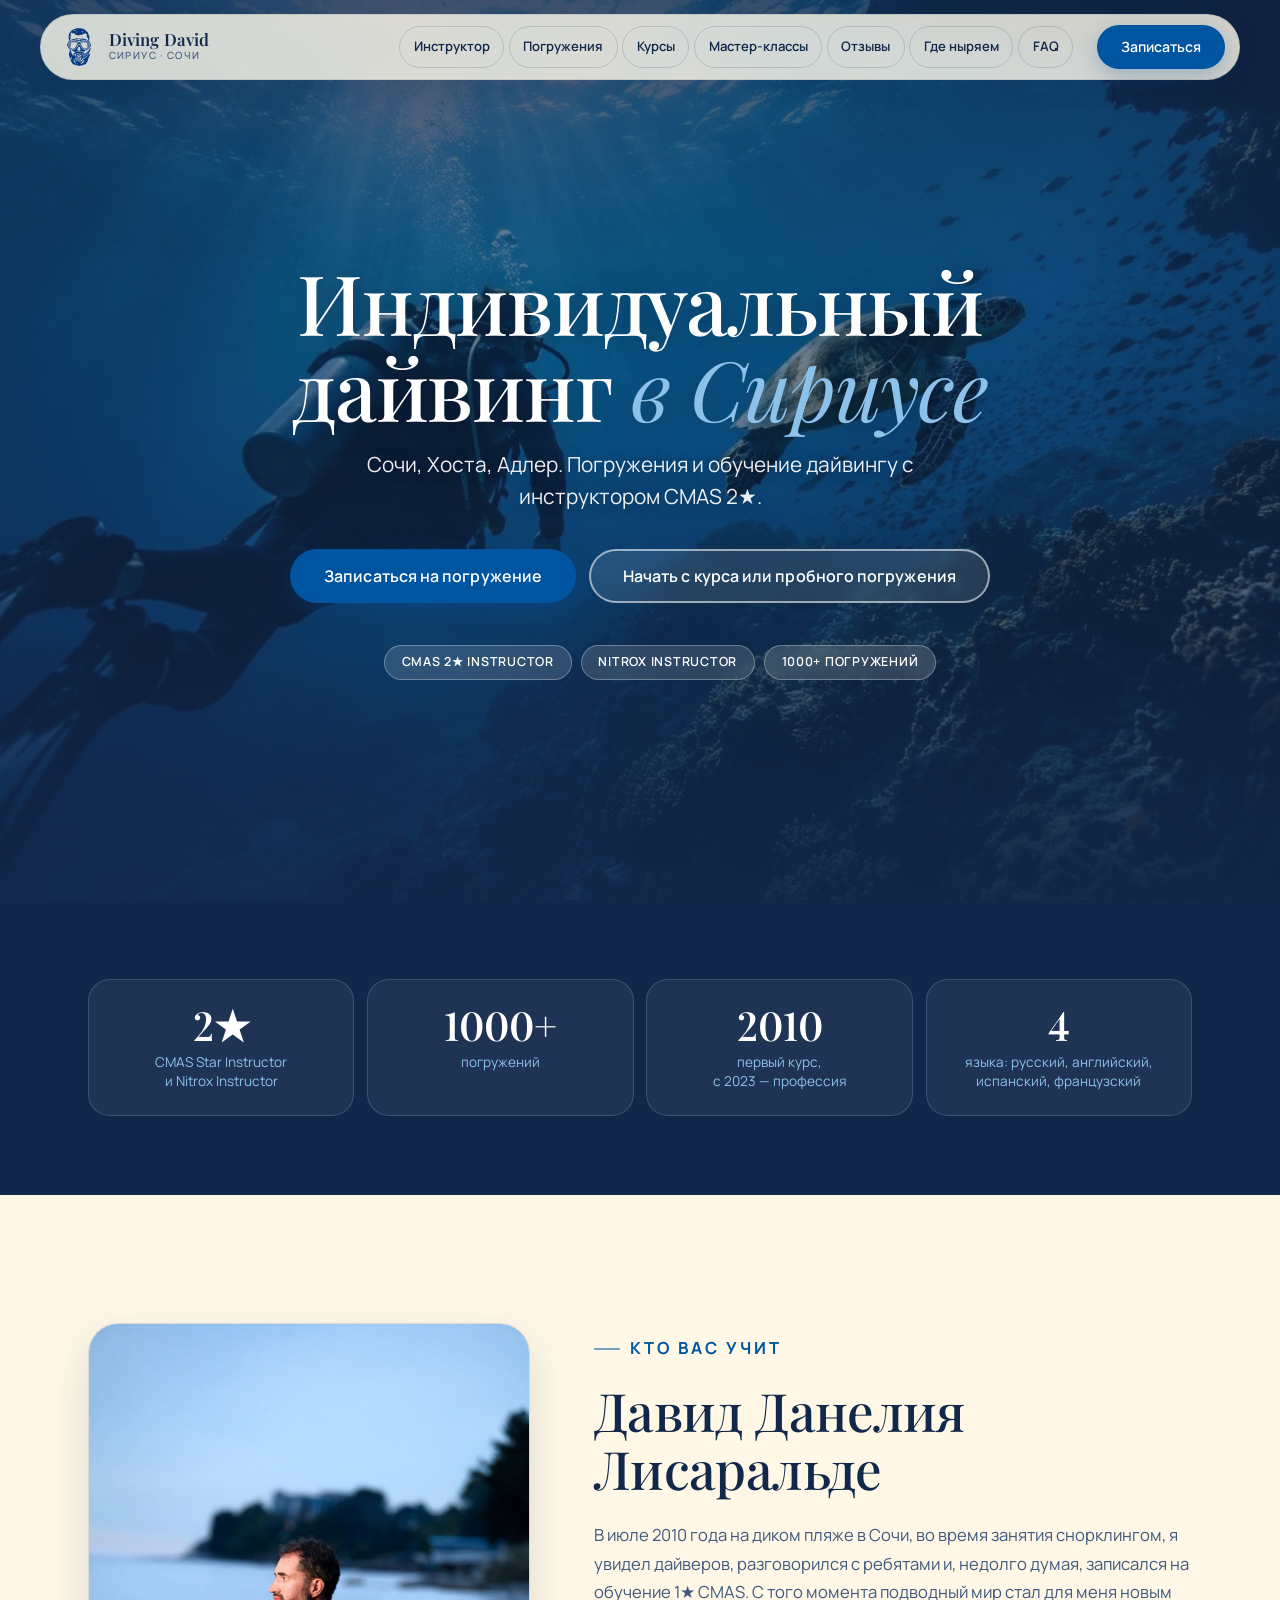
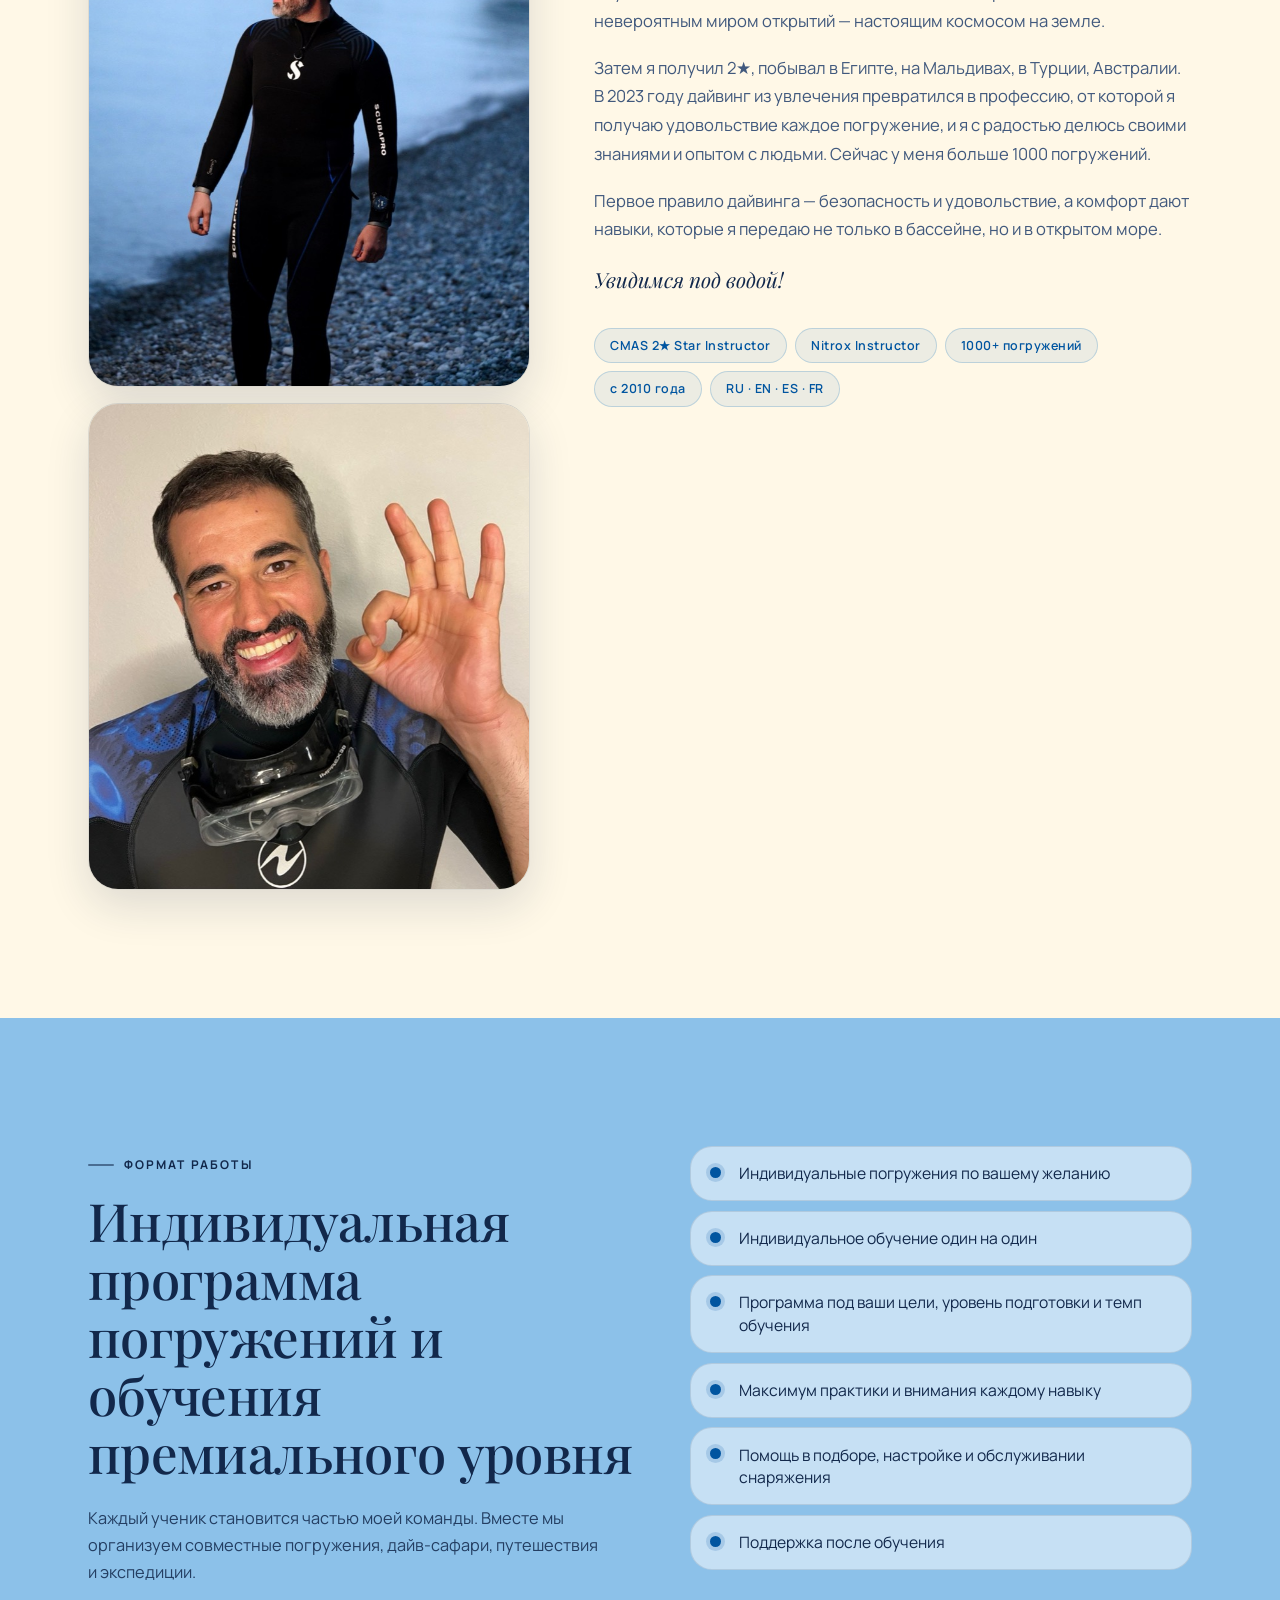
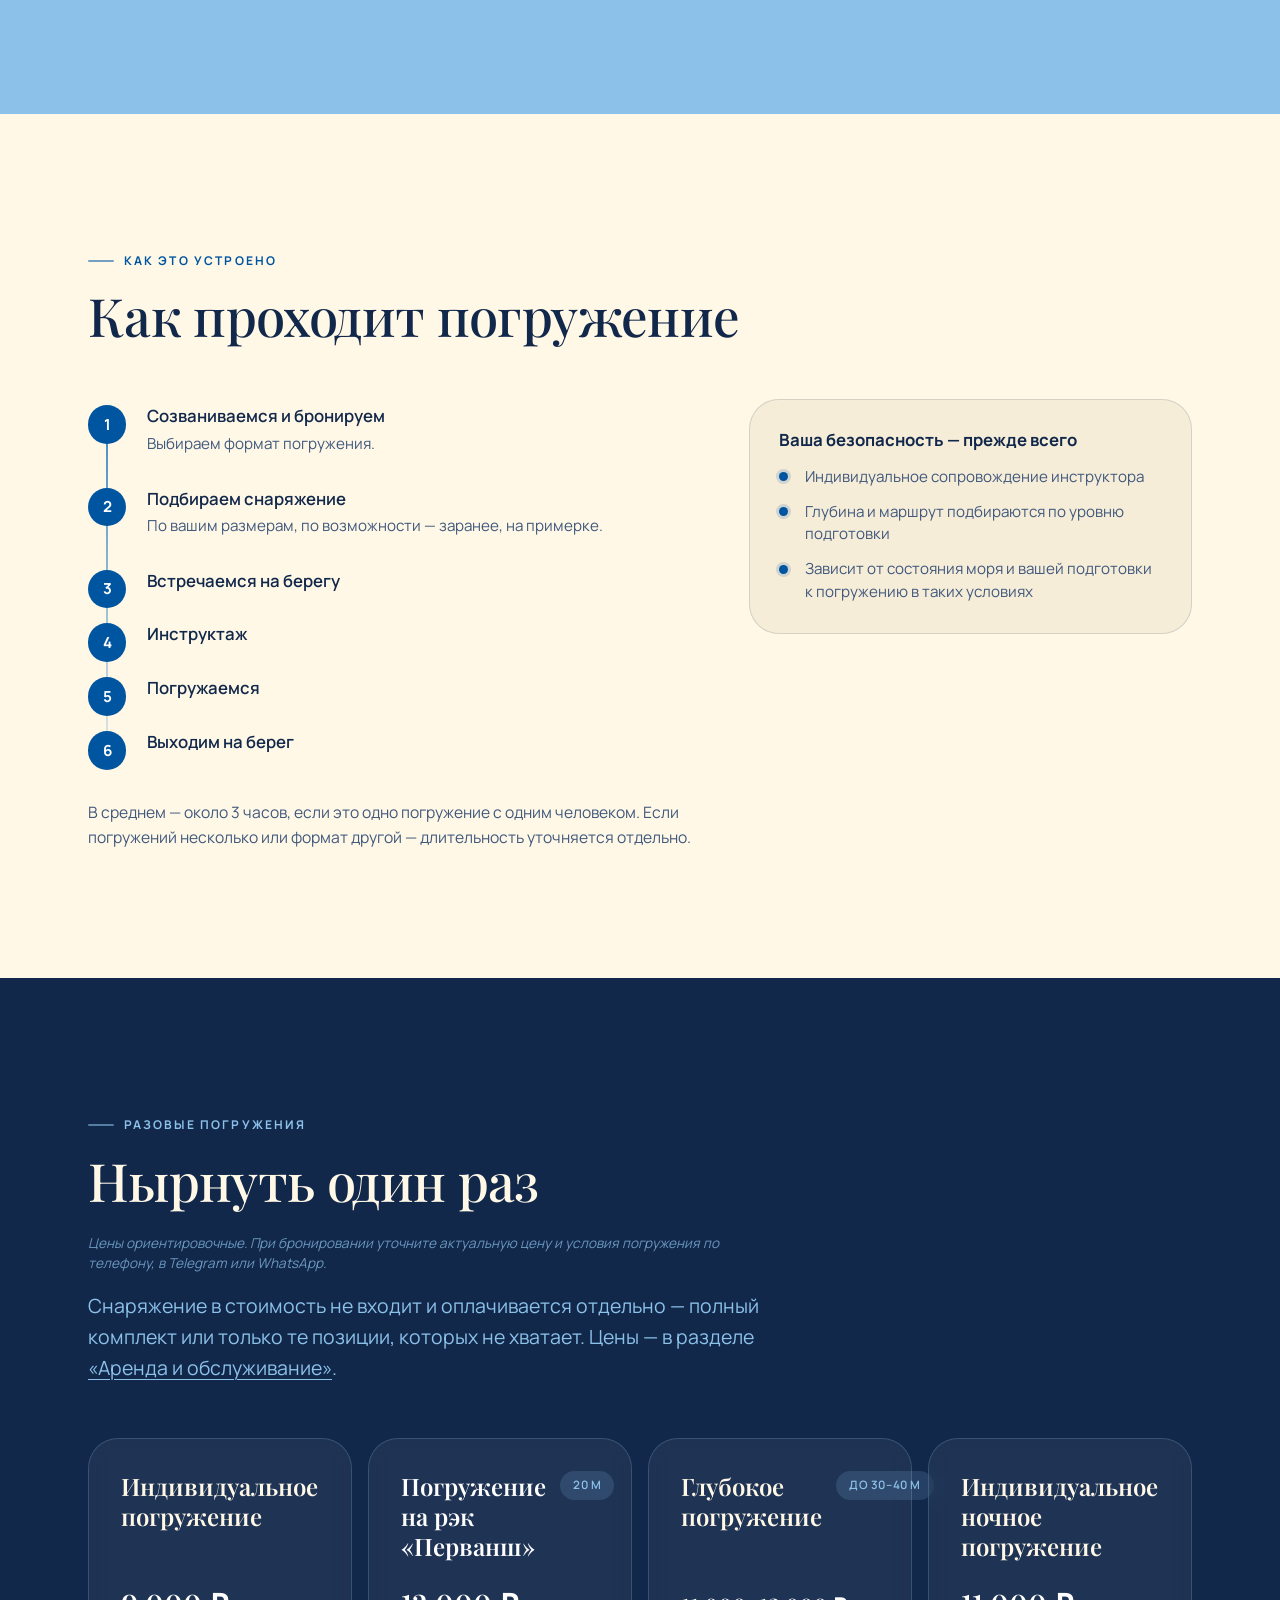
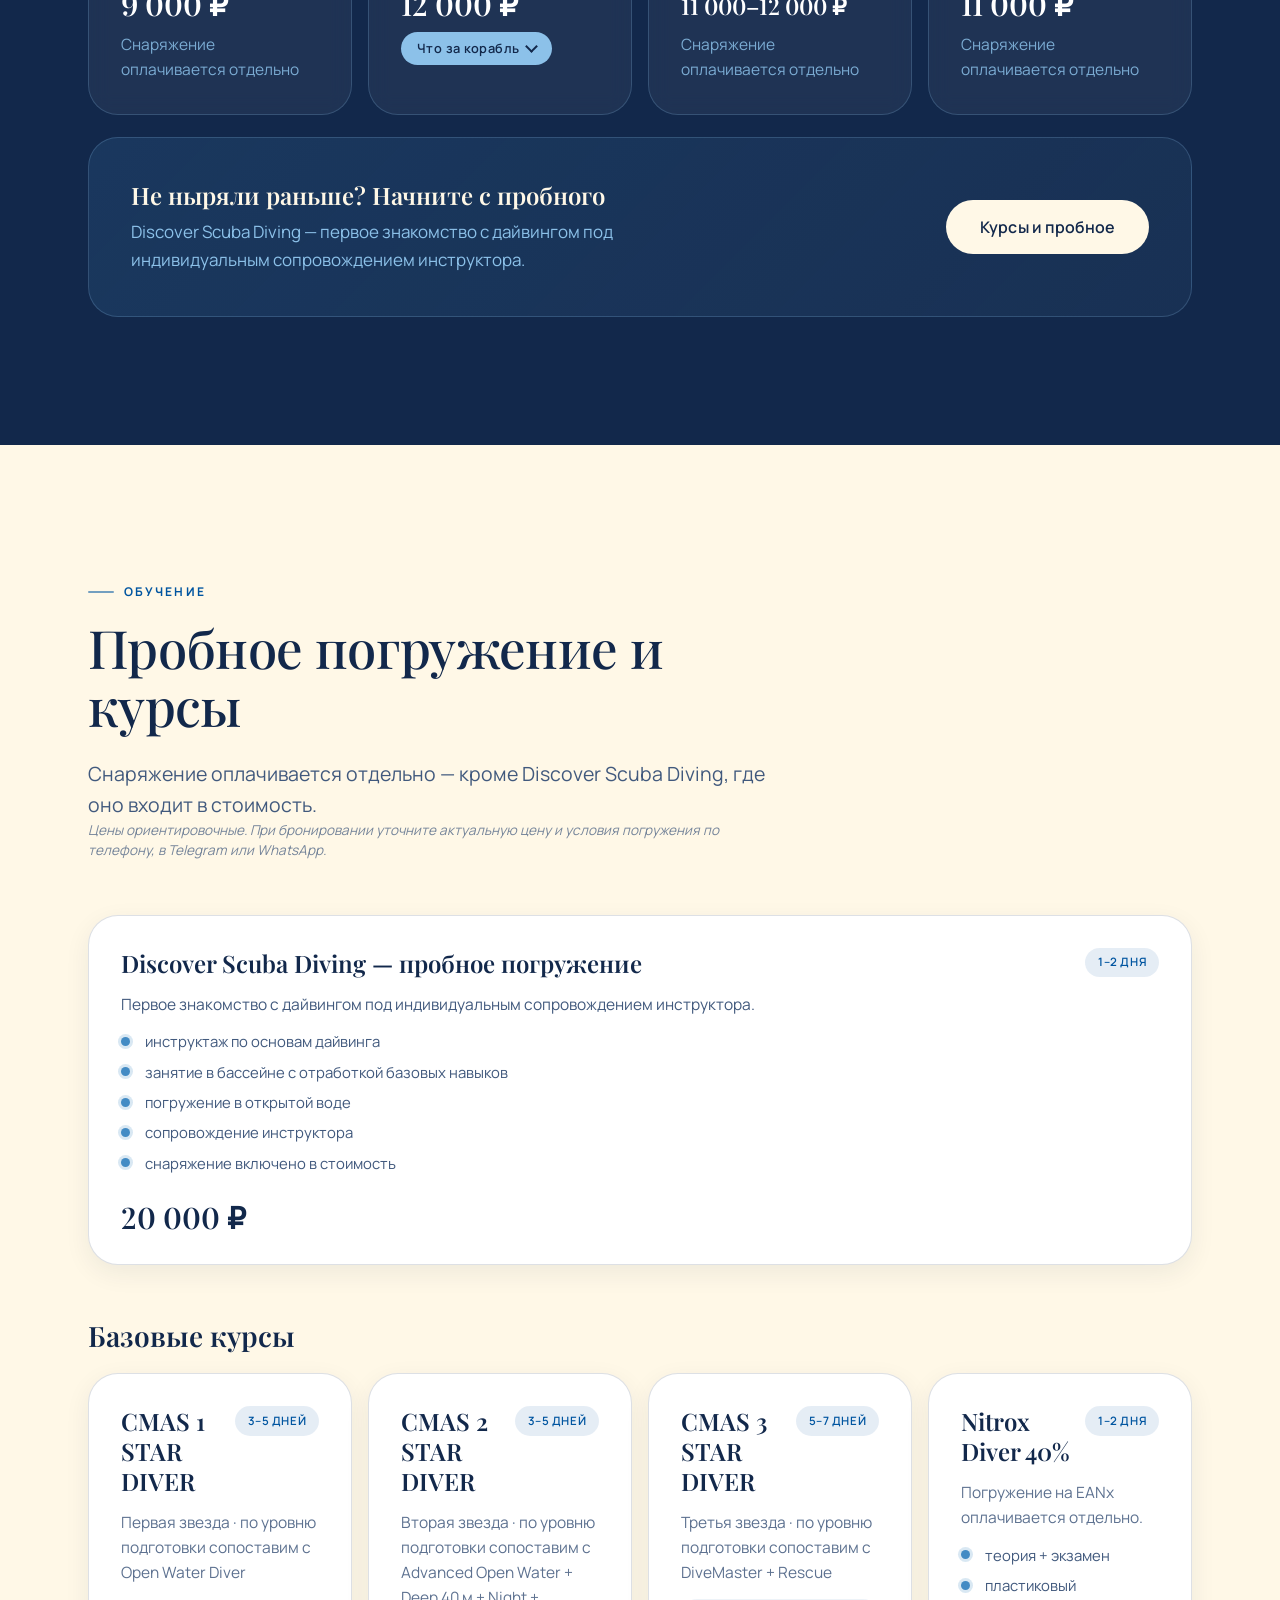
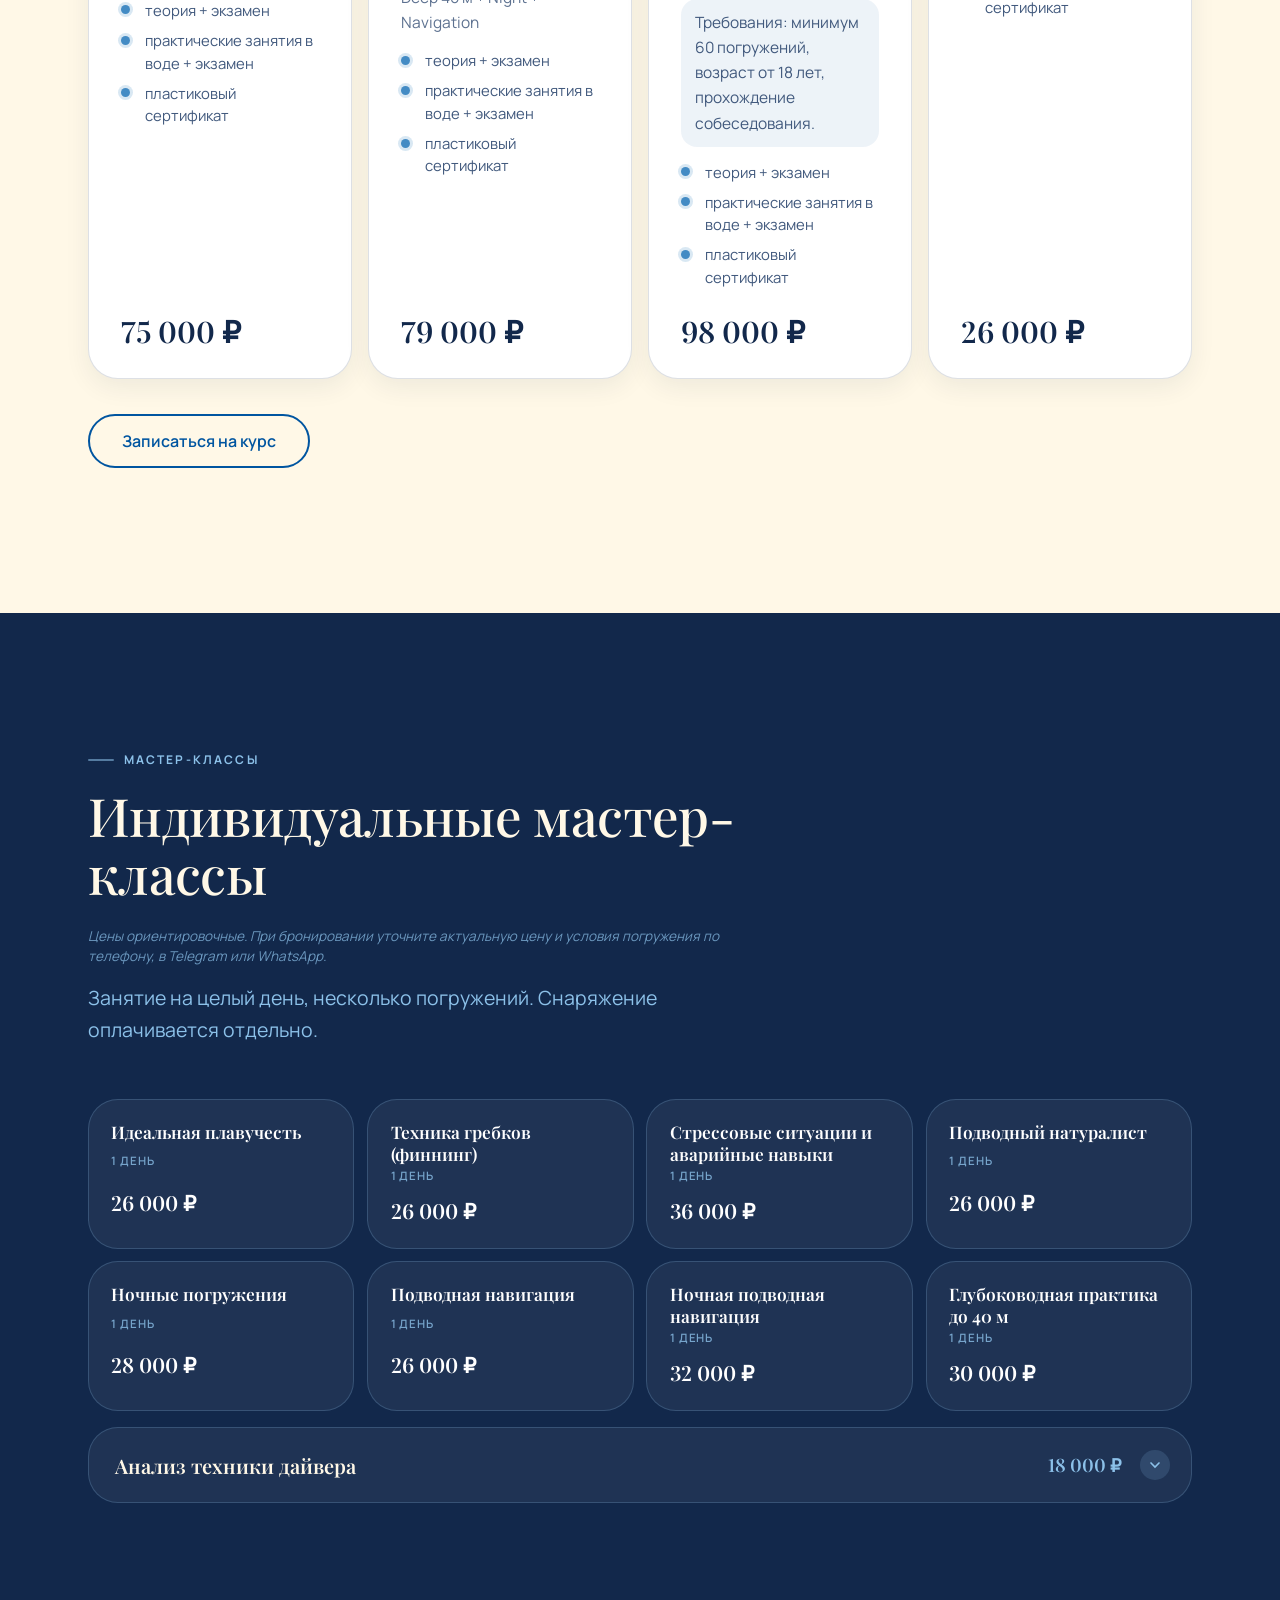
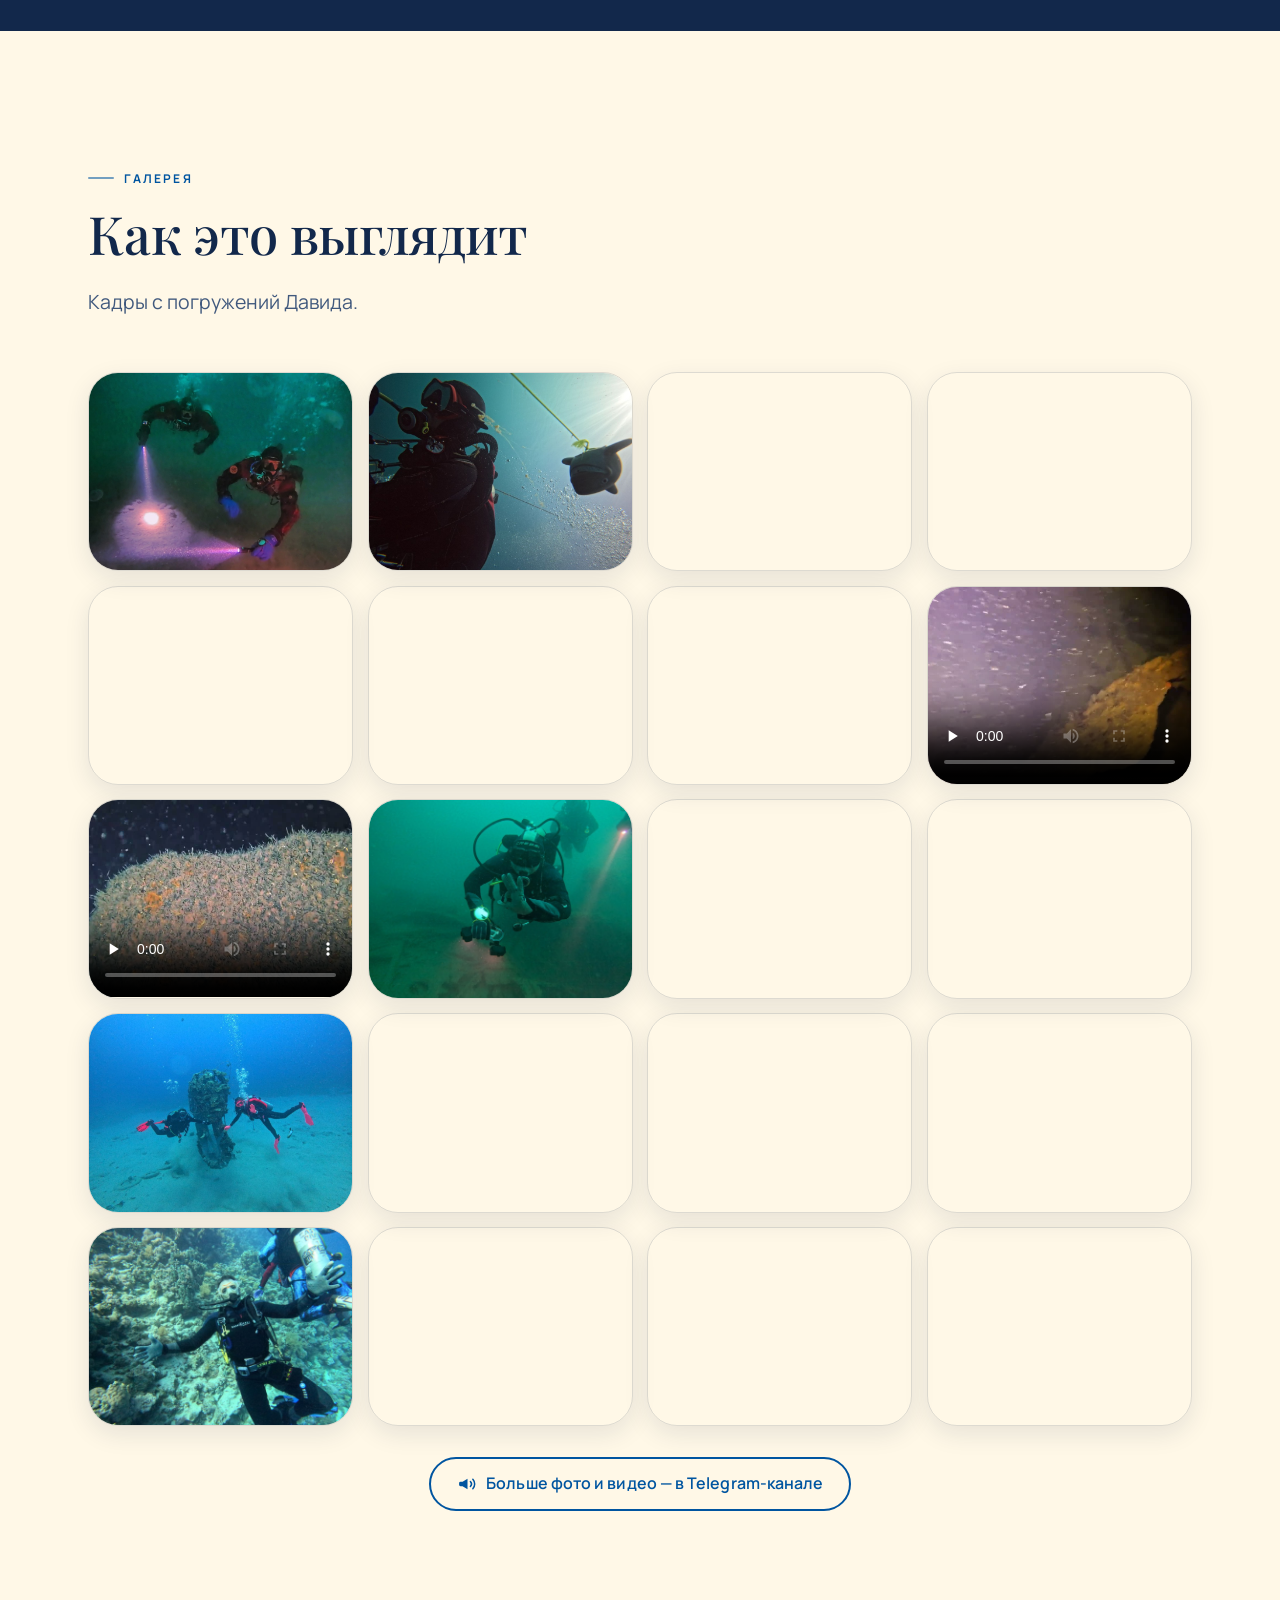
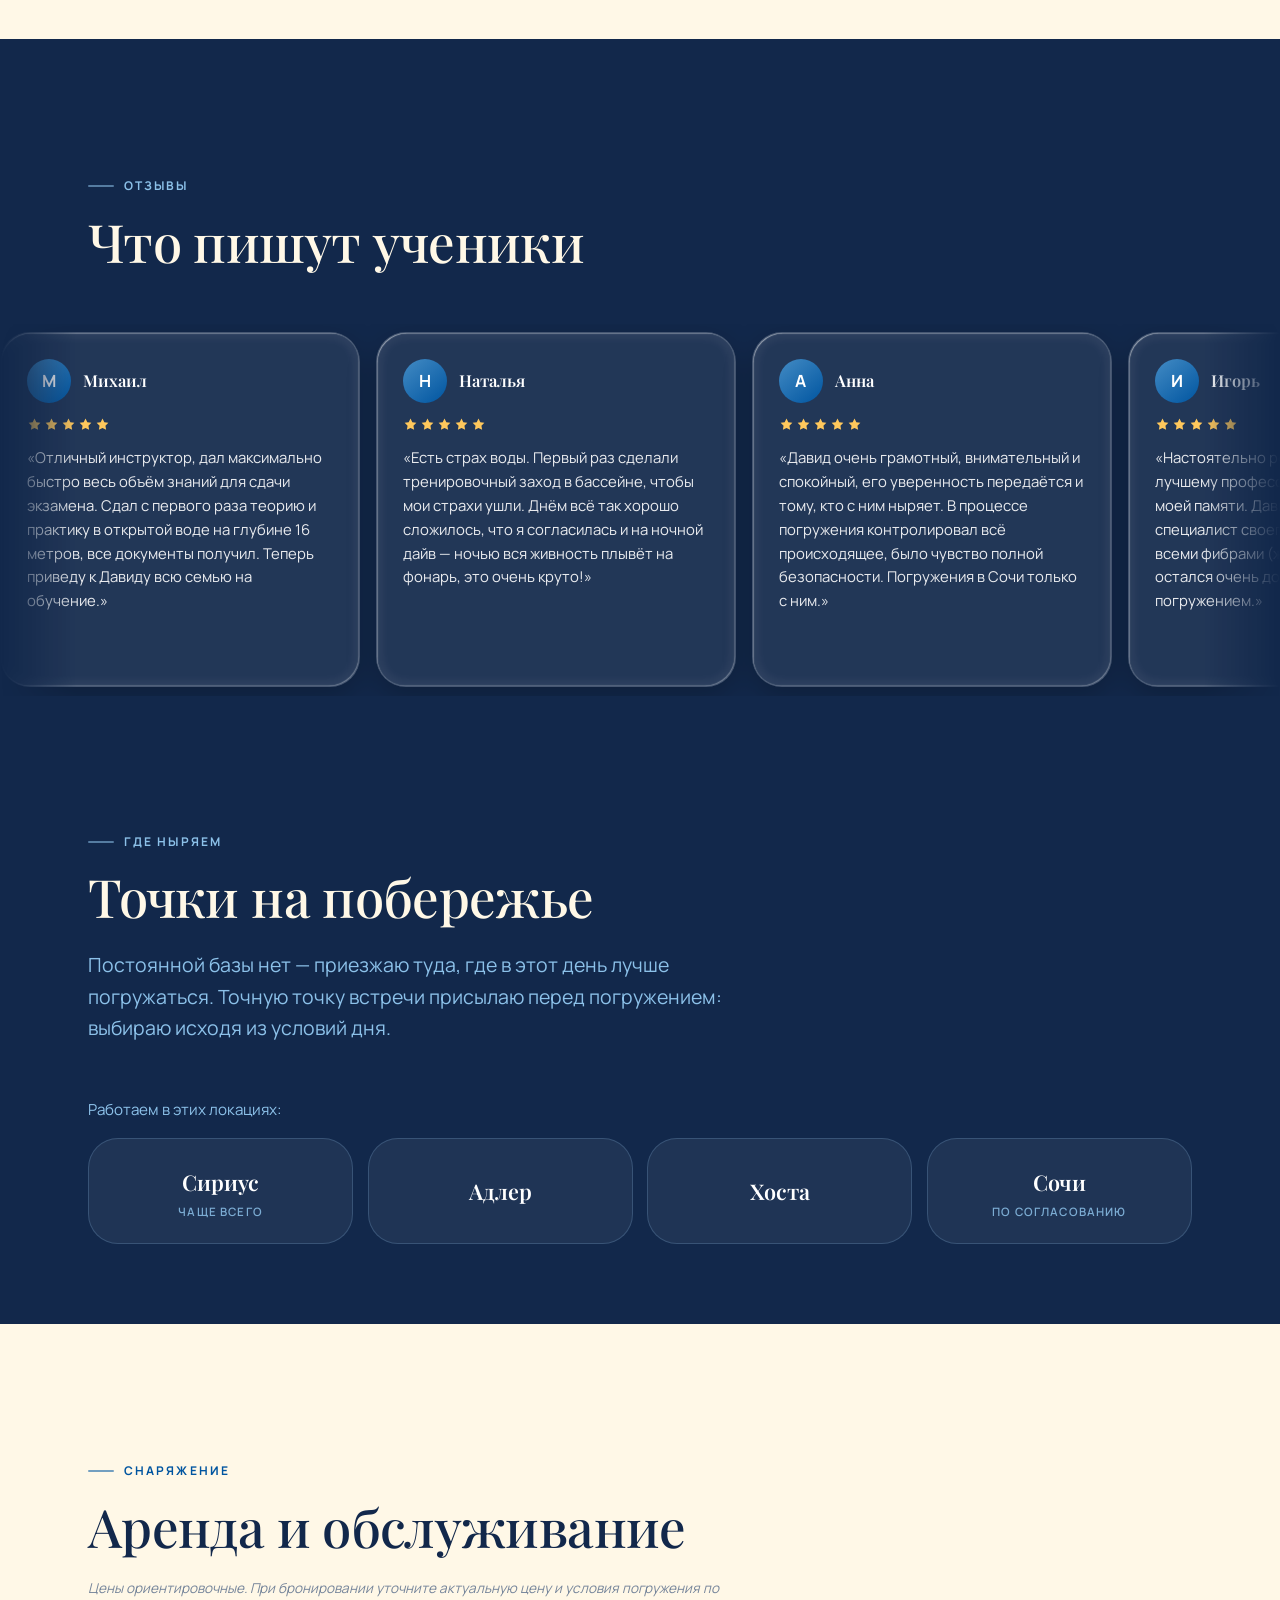
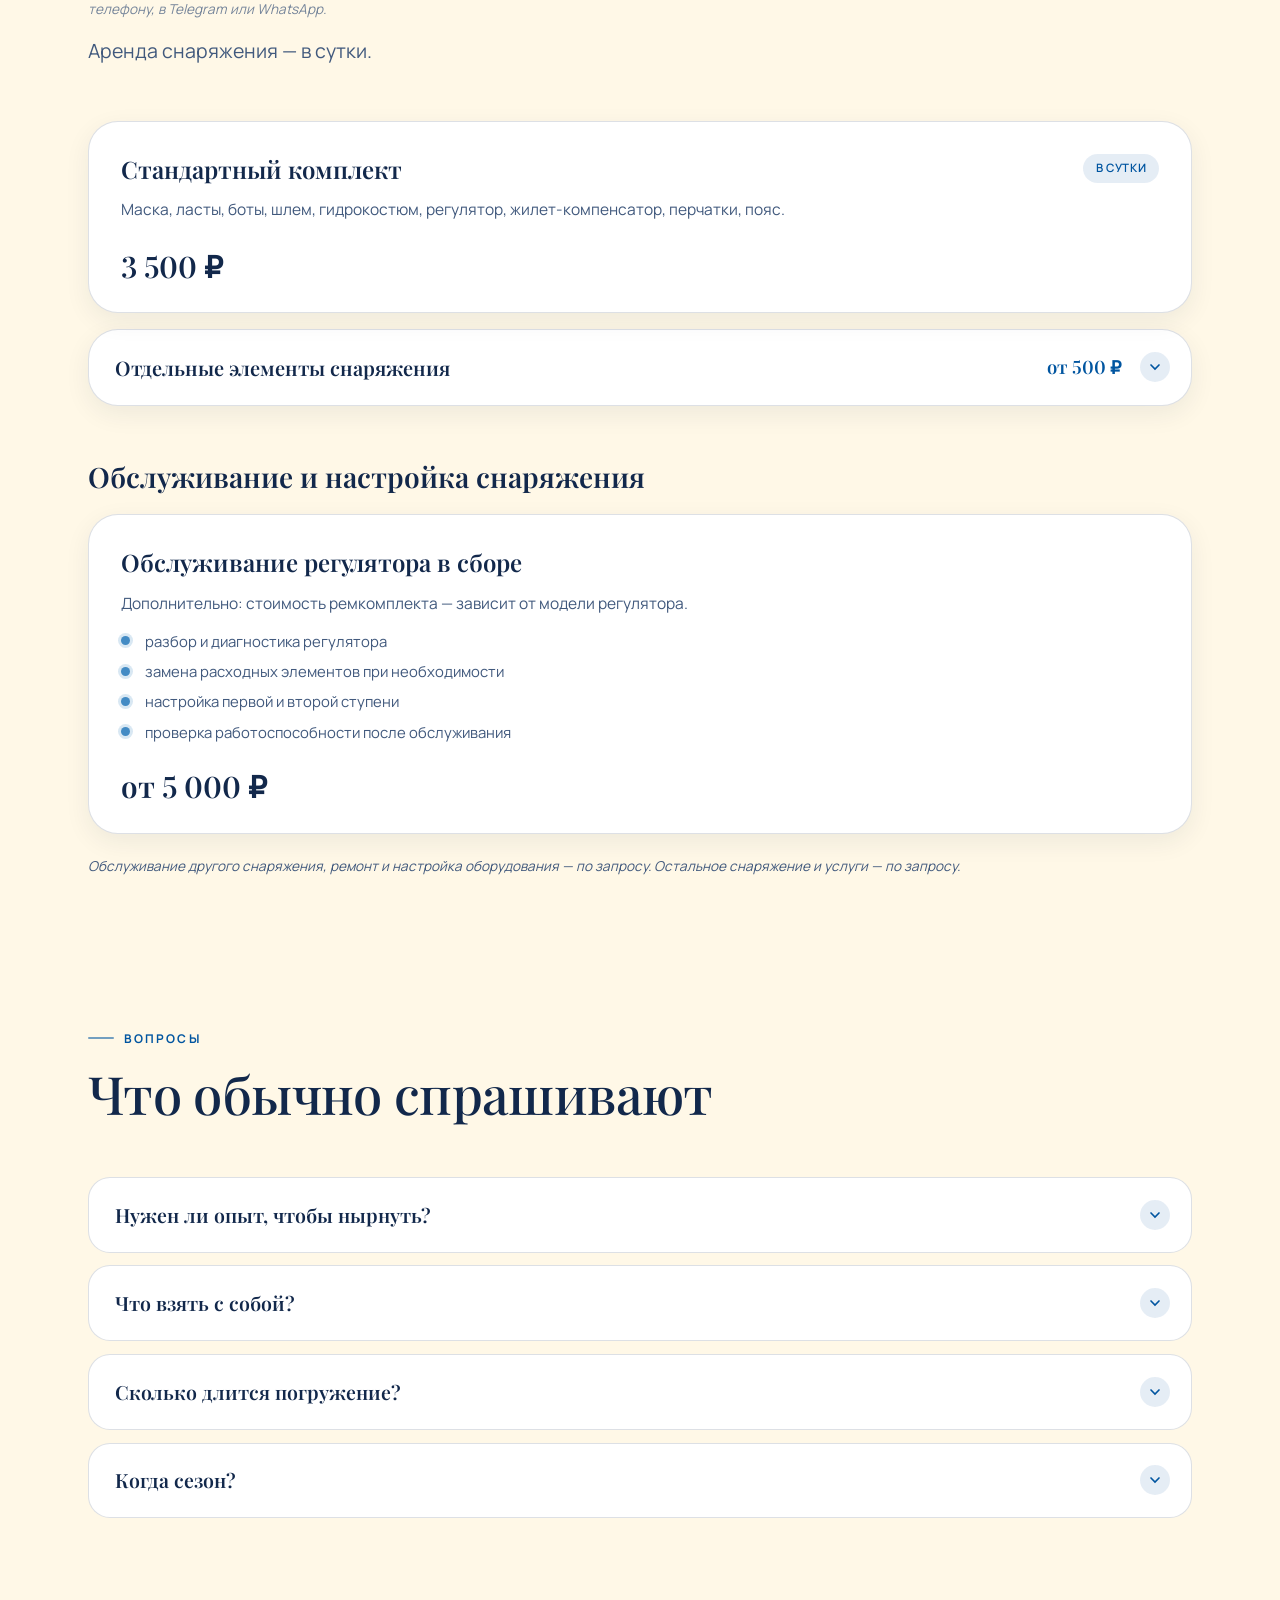
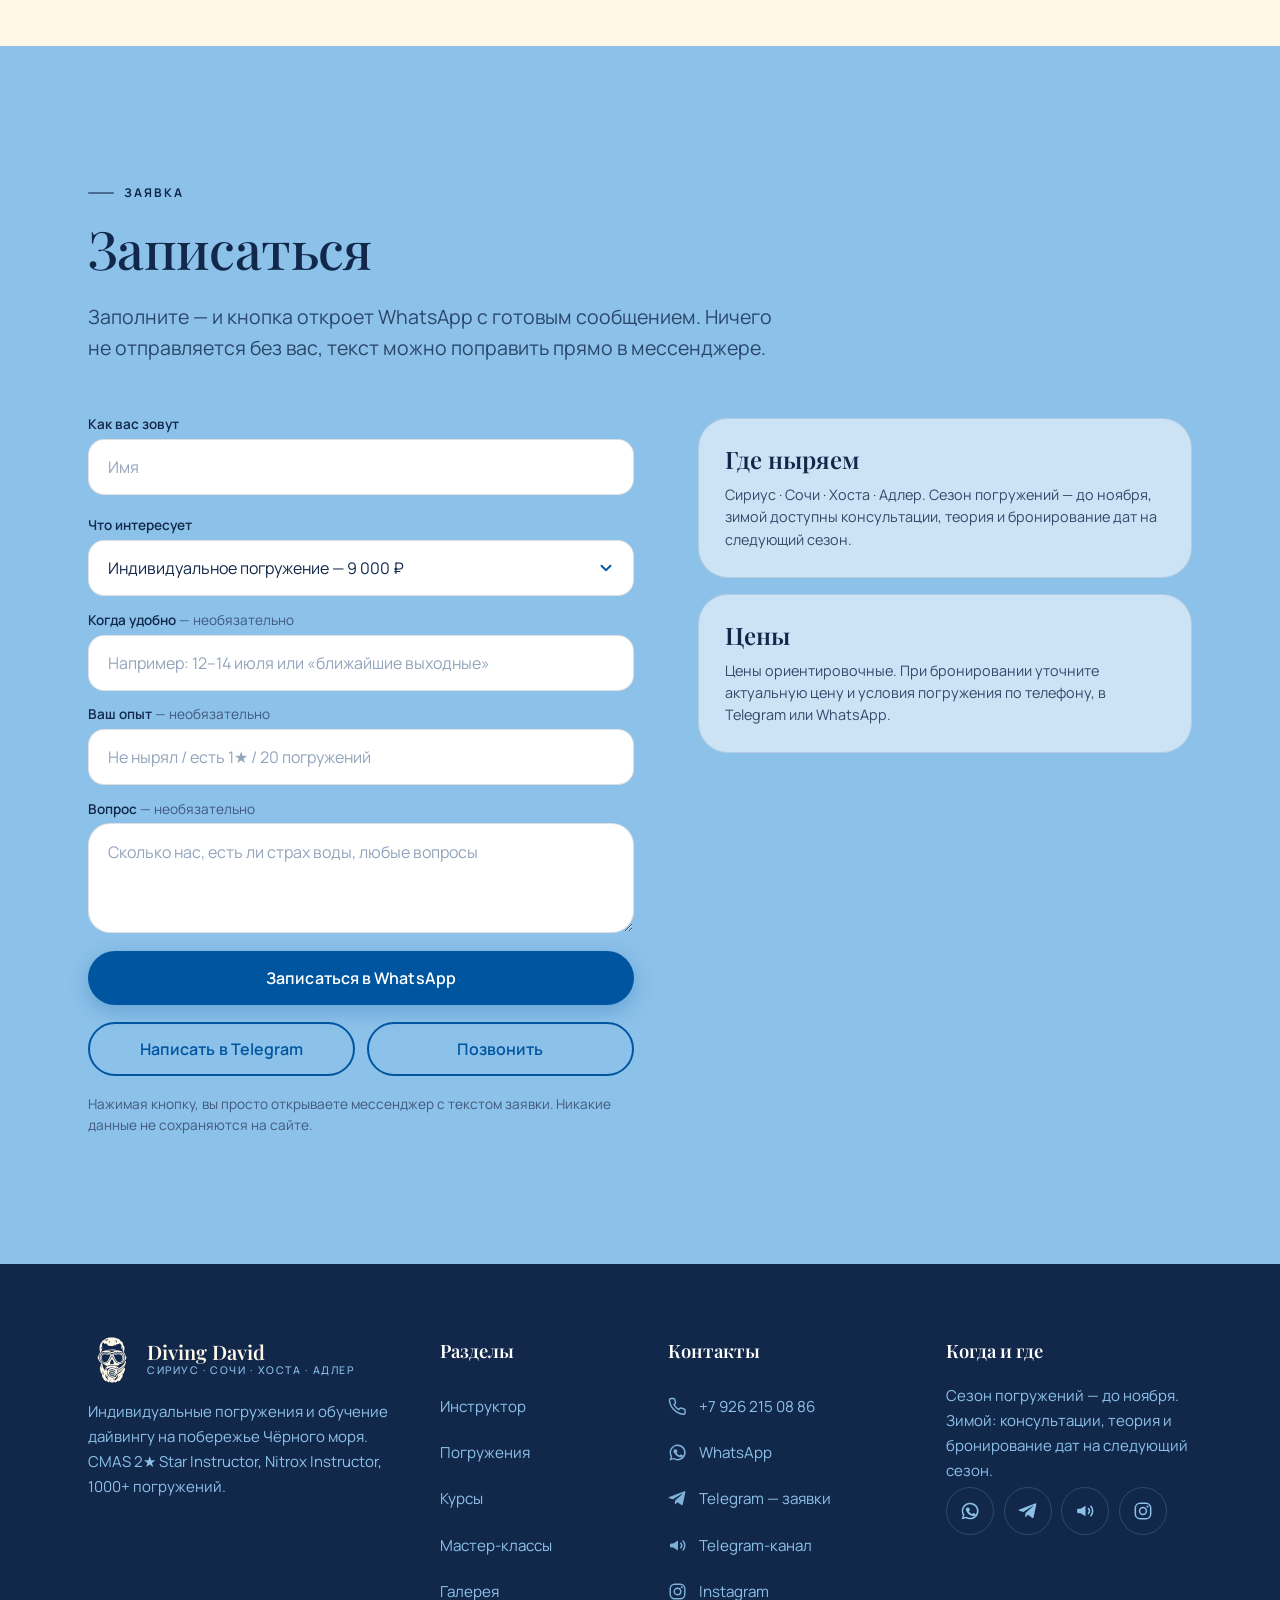
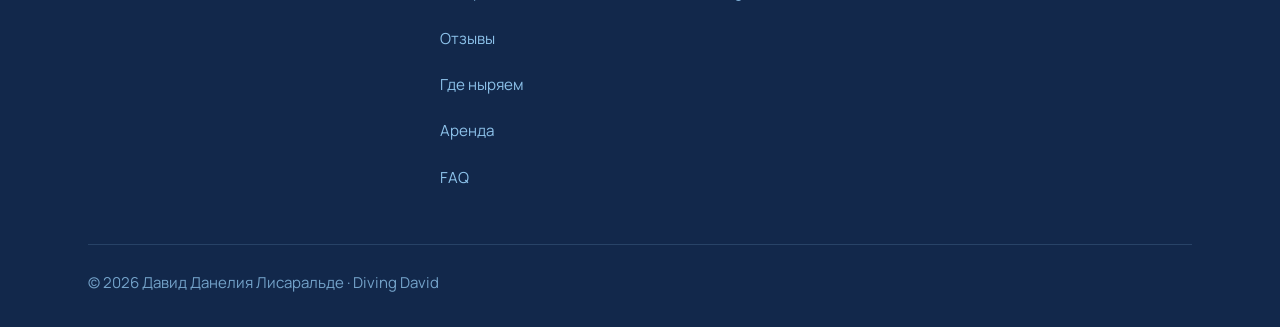
==== index.html @ a9936c29 "Логотип синим на светлой шапке, плашка убрана Знак больше не на тёмной подложке — он лежит прямо на " ====
<!DOCTYPE html>
<html lang="ru">
<head>
<meta charset="utf-8">
<meta name="viewport" content="width=device-width,initial-scale=1,viewport-fit=cover">
<title>Дайвинг в Сириусе и Сочи — индивидуальные погружения и курсы CMAS | Diving David</title>
<meta name="description" content="Индивидуальные погружения и обучение дайвингу в Сириусе, Сочи, Хосте и Адлере. CMAS 2★ Instructor, Nitrox Instructor, 1000+ погружений. Цены от 9 000 ₽.">
<meta name="theme-color" content="#12284B">
<link rel="canonical" href="https://divingdavid.ru/">

<meta property="og:type" content="website">
<meta property="og:locale" content="ru_RU">
<meta property="og:title" content="Дайвинг в Сириусе без группы — Diving David">
<meta property="og:description" content="Индивидуальные погружения и курсы CMAS в Сириусе, Сочи, Хосте и Адлере.">
<meta property="og:image" content="img/hero.jpg">
<meta name="twitter:card" content="summary_large_image">

<link rel="icon" href="img/logo-duo.svg" type="image/svg+xml">
<link rel="apple-touch-icon" href="img/logo-duo.svg">

<link rel="preconnect" href="https://fonts.googleapis.com">
<link rel="preconnect" href="https://fonts.gstatic.com" crossorigin>
<link rel="preload" as="image" href="img/hero.jpg" fetchpriority="high">
<link rel="stylesheet" href="styles.css?v=7f12849b">
</head>
<body>

<a class="skip" href="#main">Перейти к содержанию</a>

<svg width="0" height="0" style="position:absolute" aria-hidden="true" focusable="false"><symbol id="lg" viewBox="0 0 100 100"><path fill="currentColor" d="M49.4 28.3L52.3 28.3L55.2 28.5L58.1 28.9L61.2 29.5L64.4 30.2L67.7 31.2L71.1 32.5L73.3 33.4L74.4 34L75.3 34.7L76 35.5L76.6 36.4L77 37.2L77.5 39.7L78.1 40.8L78.9 41.6L79.4 42.4L79.6 43.2L79.7 44.3L79.7 45.7L79.6 46.9L79.3 47.9L78.9 48.7L78.3 49.3C78.2 49.5 78.1 49.3 77.8 49.7L76.5 51.8L75.7 52.9L73.8 54.8L72.2 56.2L70.3 57.2L69.1 57.6L67 58.2C66.5 58.3 67 58 66.5 58.4L64.1 60.5L63.1 61.1L62.4 61.4L61.4 61.5L60.1 61.6L58.3 61.3L56 60.7L54.4 60.4L53.6 60.4L51.2 60.8L50.2 60.9L49.3 60.8L47.4 60.5L46 60.5L45.5 60.6L42.4 61.7L41.4 61.9L40.5 62L38.7 61.9L37.9 61.7L37.1 61.3L36.2 60.8L33.3 58.6C32.7 58.2 33.6 58.6 32.8 58.3L28.2 56.8C27.1 56.4 27 56.3 26.6 55.9L25.2 54.8L24.5 53.9L23.9 53.1L23.4 52.2L22.5 50.1L22 49.1L21.3 48.4L20.8 47.7L20.5 47L20.4 45.9L20.3 43.3L20.4 42.7L20.8 41.9L21.9 40.8L22.4 40L23 37.7L23.9 35.8C24.2 35.3 24.8 34.9 25.1 34.6L25.9 33.9L27.5 33L28.1 32.8L29.6 32.4L30.9 32L34.4 30.6L37.6 29.7L39.9 29.2L42.8 28.8L46.2 28.4L49.4 28.3ZM78.6 51.9L78.9 52.1L79.1 52.6L79.1 53.4L78.6 56.4L77.8 58.8L75.8 63.7L75.2 64.7L73.7 67.2L71.2 70.3C70.8 70.8 71.7 69.9 71.2 70.4L68.3 73.2L66.9 74.5L65.9 75.2L64.1 76.2L63.3 76.8L62.8 77.5L62.1 77.9L61.5 78.2L60.2 78.5L59.7 78.7C59.5 78.7 59.8 78.3 59.3 78.9L56.9 82.1L56.2 82.8L55 83.7L53.8 84.3L53 84.6L52 84.9L50.9 85L49.7 85L48.8 84.9L48.1 84.8L46.7 84.2L46 83.9L45.4 83.5L44.6 82.7L43.7 81.7L42.8 80.5L41.9 79L41.3 77.5L40.6 74.8C40.4 74.4 40.4 74.9 40.3 75C40.3 75 40.2 74.8 40.2 75.2L40.1 77.3L40.4 78.7L40.9 80L41.4 81.1L42.6 82.7L43.4 83.5L44.9 84.6L46.5 85.5L47.5 85.9L49.8 86.3L51.7 86.2L53.7 85.9L54.1 85.8L55.4 85.1L55.7 85.1L56.6 85.5L56.9 85.5L57.6 85.2L58.1 84.6L58.6 83.6L59.1 82L59.4 81.2L59.9 80.5L61.1 79.8L63 79.2L64.2 78.5L64.9 77.7L65.9 76.9L67.2 76.1L68.2 75.3L68.9 74.7L71.4 71.5L72.3 70.5L73.3 69.1L75 66.2C75.3 65.7 75 66.1 75.1 66.2L75.4 66.9L75.7 67.2L75.8 67.2L76.1 66.7L76.6 66.3L76.8 66.6L77 67.3L77.1 68.3L77.1 70.4L76.9 71L76.2 72.7L75.2 74.2L74.7 75.8L73.8 79.3C73.6 79.9 73.8 79.3 73.7 79.3C73.7 79.3 73.7 79.5 73.5 79.2L72.8 77.5L72.4 76.9C72.4 76.8 72.3 76.5 72.3 76.9L72.1 79L72.3 81.7L72.2 83L72 84L71.5 85.4L70.2 87.8C69.9 88.3 69.9 88.1 69.8 88.2L69.5 88.2L69.3 87.9L69.2 87.8C69.1 87.8 69.2 87.5 69.1 87.8L68.4 89.9L68 90.9L67.4 91.7L66.7 92.5L65.8 93.2L64.7 93.9L63.3 94.5L62.6 94.7L62.4 94.7L62.3 94.7C62.2 94.7 62.1 94.9 62.3 94.6L63 92.8L63.1 92.5L63 92.3C63 92.2 63.2 92 62.9 92.3L61.5 93.9C61.2 94.2 61.5 93.8 61.4 93.9L60.8 94.5L59.9 95.3L58.1 96.1L56 96.7L55.3 96.8C55.2 96.8 55.1 96.9 55.2 96.7L55.5 95.7L55.4 95.4L54.9 95.5L52.9 96.5L52.1 96.8L51.1 96.9L49.1 96.9L48.4 96.8L47.6 96.5L46.5 96L45.7 95.5L45.2 95L44.3 93.6C44.1 93.4 44.2 93.6 44.2 93.7L44.1 94.3L44.5 96C44.5 96.3 44.3 96.3 44.1 96.4L43 96.1L41.9 95.7L40.8 95.1L39.9 94.4L39.2 93.8L38.6 93L37.8 92.2C37.6 92 37.7 92.2 37.7 92.2C37.7 92.2 37.5 92 37.6 92.3L38.2 94.1C38.3 94.4 38.3 94.5 38.2 94.6L37.6 94.4L36.7 94L35.6 93.3L34.7 92.6L33.5 91.3L33 90.6L31.9 88.7L31.1 86.2C30.9 85.8 31 86.2 30.9 86.2L30.9 86.4L30.9 86.8L30.7 87.3L30.5 86.9L30 86.1L29.7 85L29.3 83.5L29.1 82.2L29.1 81.1L29.3 79.9L29.2 78.2L28.9 77.4L28.5 76.8C28.4 76.7 28.3 76.7 28.2 77L27.9 78.8L27.8 79.1L27.6 79.2C27.6 79.3 27.8 80.6 27.4 79.2L25.5 71.3L24.9 68.1L24.9 65.9L25.2 63.5L25.5 62.3L25.9 61.3L26.5 60.4L26.8 59.4L26.8 58.2L27 57.6L27.2 57.5L27.6 57.6L27.9 57.9C28.2 58 29.1 58.2 29.5 58.5C29.8 58.9 30 59.2 30.1 59.8L30.6 62L31 63.6L31.4 64.9L31.9 66.2L32.7 67.5L33.3 68.5L33.9 69.1L34.6 70.2L34.8 71.1L34.8 73.1C34.8 73.4 34.8 73.2 34.9 73L35.4 72.1L36.1 68.8L36.5 67.3L36.9 66.4L37.3 65.8L37.8 65.2C37.9 65.1 37.6 65.3 37.8 65.1L39 64.2L40.6 63.2L43 62.3L44.2 62L45.2 61.8L46.9 61.7L48.9 62.1L50.1 62.2L51.4 62.1L53.9 61.6C54.4 61.5 53.9 61.5 54.5 61.6L57.4 62.4L59.7 63.4L62.6 64.7L64 65.5C64.2 65.7 63.9 65.7 63.9 65.8L63.5 66.1L62.2 66.9L61.4 67.2L59.7 67.6L58.9 67.6L58 67.5L57.3 67.3L55.8 66.8L54.5 66.4L51.2 65.8L49.5 65.7L46.8 65.8L45.7 66L43 66.7L41.9 67.1L40.7 67.9L40.2 68.3L39.8 69.1L39.3 70.2L39.1 71.2L39.1 72.3L39.4 73L40.1 73.6L40.5 73.8C40.6 73.9 40.5 74.1 40.6 73.8L41.1 72.1L41.5 71.1L42.1 70.2L42.9 69.3L43.9 68.4L44.9 67.7L45.9 67.3L47.1 66.9L48.4 66.7L49.9 66.7L51.6 66.7L53.1 66.9L54.5 67.2L55.5 67.5L56.1 67.8L57.2 68.6L58 68.8L59.1 68.8L60.2 68.6L61.5 68.2L63.1 67.6L64.9 66.8L66.7 65.7L68.4 64.4L70.3 62.8L72.3 60.8L73.8 59.3L74.7 58.1L76.3 55.3C76.6 54.8 76.1 55.7 76.4 55.3L77.7 52.7L78.1 52.1L78.6 51.9ZM32.1 33.3L29.5 33.7L28.7 33.9L27.3 34.5L26.5 35L25.5 35.9L24.8 36.9L24.2 38L23.9 39.2L23.6 40.6L23.5 42.3L23.5 44.2L23.6 46L24 49.1L24.3 50.3L25 51.8L26.3 53.7L27 54.4L27.6 54.8L29.1 55.6L30.4 56.1L33.4 56.8L34.2 56.9L36.6 57L37.8 56.8L39.1 56.5L40 56.2L40.6 55.8L41.3 55.3L42.5 53.9L43 53.2L44.3 50.8L44.8 50L45.3 49.7C45.5 49.6 45.6 49.8 46 49.1L47.7 46L48.7 44.5L49 44.2L49.4 44L50.4 43.8L50.7 43.9C50.9 44 51.2 44.1 51.6 44.6L52.9 46.7L56.4 52.8C57.1 53.9 56.9 53.3 57 53.5L57.1 53.8L57.4 54.2L58.6 55.3L59.2 55.7L60 56.2L62 56.8L62.6 56.9L63.8 57L65.4 56.9L67 56.7L68.3 56.4L69.7 56L71.1 55.3L72.2 54.7L73.6 53.6L74.6 52.3L75.6 50.6L75.9 49.6L76.1 48.3L76.4 46.6L76.5 44.8L76.5 41.4L76.1 39.1L75.9 38.4L75.2 36.8L74.7 36L74.1 35.4L73.4 34.8L72.6 34.3L71.6 33.9L70.4 33.6L68.3 33.3L63.6 33.3L61.2 33.4L59.2 33.6L55.6 34.1L53.2 34.7L50.4 35.8C49.9 35.9 50.6 36 50 35.8L47.2 34.8L45.4 34.4L41.8 33.8L37 33.3L34.3 33.2L32.1 33.3ZM34.9 34.6L40.1 34.8L41.9 35L45 35.6L46.2 36L47 36.4L47.7 36.9L48 37.5L48.3 38.2L48.5 38.5L48.9 38.6L49.5 38.7L50.5 38.4C50.7 38.4 50.7 38.3 50.5 38.3L49.4 38C49.2 38 49.4 37.9 49.5 37.9L49.8 37.7L50.5 37.8L50.7 38L50.9 38.4L51.1 38.5L51.4 38.6L51.7 38.2L52.1 37.5L52.6 36.8L53.3 36.2L54.3 35.8L55.5 35.5L58.7 34.9L61.4 34.7L66.1 34.6L68.2 34.7L70.5 35L71.2 35.2L72.5 35.8L73.1 36.2L74 37.2L74.3 37.8L74.9 39.5L75.1 40.7L75.3 43.6L75.3 44.7L75 47.7L74.8 49L74.5 49.8L73.7 51.5L73.1 52.3L72.5 53L71.2 54L70.1 54.6L69.3 54.9L68.2 55.2L66.3 55.6L64.1 55.7L63.1 55.7L62.3 55.6L61.5 55.4L59.9 54.6L59.4 54.2L57.9 52.7L56.3 50.1L53.8 45.8L52.3 43.4C51.9 42.9 51.9 42.9 51.7 42.8L51.1 42.4L50.6 42.3L49.9 42.3L49.1 42.4L48.4 42.8L47.7 43.4L47.1 44L46.6 44.8L44.6 48.7C44.2 49.4 44.8 48.2 44.5 48.7L42.4 52.2C42 52.9 42 52.6 41.9 52.8L41.6 53.2L41.1 53.7L40.2 54.5L39.1 55.1L38.1 55.5L36.6 55.6L34.8 55.6L32.9 55.4L30.9 55L29.5 54.4L28.5 53.9L27.7 53.3L27.1 52.7C26.8 52.4 26.6 52.2 26.3 51.7L25.4 49.2L25 47.7L24.8 46.2L24.7 42.8L24.8 41.1L25.1 39.7L25.4 38.5L25.8 37.6L26.3 36.9L26.9 36.3L27.9 35.8L29.2 35.3L30.8 34.9L32.6 34.7L34.9 34.6ZM47.8 3L53.6 3.1C54.9 3.1 55.2 3.3 55.7 3.4L56.5 3.7L58.5 4.6C58.9 4.8 58.3 4.5 58.7 4.6L61.3 5.3L62.8 5.9L64.4 6.6L65.7 7.4L67.3 8.8C67.6 9 67.3 8.9 67.3 8.9L67.1 9L66.7 8.7L66 8.6L65.8 8.7C65.8 8.7 65.5 8.6 66 8.9L68.4 10.4L69.8 11.4L71.7 13.2C72.1 13.8 72.2 14.2 72.4 14.6L72.8 15.5L73.2 17.1L73.4 19.1L73.7 20.3L73.9 20.5L74.2 20.5L74.6 20.1L74.9 20C75 20 75 19.8 75.1 20.2L75.7 22.2L75.9 23.6L76 25.2L75.9 27.3L75.3 31.8L75.1 32.9L74.9 33.4L74.8 33.5L73.9 33C73.7 32.8 73.5 33.1 73.3 32.4L72.3 28.9L72 28.3L71.5 27.7L71 27.4L70.3 26.7L69.8 26L69.4 24.9L69.4 24.2L69.6 22.5L70 20.7L70 20.2L69.7 19.2L69.2 18.2L68.7 17.8L68 17.3L67.5 16.8L67.2 16.1L66.8 15.5L66.3 15L65.7 14.6L65.1 14.3L65 14.6L65.6 15.4L65.9 16L65.7 16.2L65.1 16.4L64.1 16.6L61.2 17.3C60.7 17.5 61.2 17.4 61 17.3L60.3 16.5C60.2 16.4 60.4 16.2 60.2 16.5L59 17.9L58.3 18.5L57.3 19.3L56.4 19.8L55.7 20.1C55.5 20.1 55.4 20.2 55.4 20L55.6 18.8L55.5 18.3L55.4 18L55.3 18L55.1 18.4L54.7 18.8L54.1 19.4L53.4 19.9L52.6 20.3L51.5 20.7L50.2 20.9L48.7 20.9L47.2 20.9L45.6 20.7L44.2 20.5L43.1 20.2L42.3 19.9L41.6 19.6L40.7 18.9L40.3 18.3L40 17.8L39.8 17.1L39.7 16.2L39.7 15.1L39.5 14.9L39.1 15.4L38.2 17C38 17.2 38.2 17.1 38.1 17L37.6 16.1L37 14.6L36.9 14.2C36.8 14.1 36.8 13.8 36.8 14.2L36.4 16.3L36.2 16.8L35.8 16.9L35.2 16.6L34.3 15.9L32.5 14.1C32.1 13.8 32.3 14.1 32.2 14L31.8 13.6L31.5 13.6L31.2 13.8L30.8 14.2L30 15.6L29.6 16.5L29.3 17.5C29.3 18 29.1 18.3 29.1 19.4L29.6 24.2L29.6 25.5L29.5 26.6L29.3 27.5L28.9 28.8L28.1 30.5L27.6 32C27.4 32.4 27.3 32.4 26.9 32.6C26.6 32.8 26 33.4 25.7 33.3C25.3 33.2 25 32.7 24.8 31.9L24.2 28.4L24 25.5L24.1 23.4L24.2 21.8L24.4 20.7L25.2 18L26 16.1L27.3 13.9L29.8 10.9C30.1 10.3 29.6 10.8 29.6 10.7L29.8 10.4L30.3 9.8L31.6 8.9L33.7 7.6L35.9 6.4L37.6 5.2L38.2 4.9L38.9 4.7L39.8 4.7L39.9 4.6L40.4 4.5L40.5 4.5L40.4 4.5L40.4 4.3L40.7 4.1L41.3 3.8L42.7 3.5L44.9 3.2L47.8 3ZM33.2 36L31 36.3L30 36.5L29.1 36.9L27.8 37.7L27.4 38.2L27 38.8L26.7 39.5L26.3 41.5L26.3 43.2L26.4 45.5L26.6 47.1L26.8 48.2L27.2 49.8L28 51.2L28.9 52.2L29.9 52.9L31.7 53.6L34.3 54.1L35.6 54.2L37.5 54.1L37.9 54L38.9 53.5L39.8 52.8L41.3 50.9L42.9 48C43.2 47.5 42.4 49.2 43 48L46.4 40.8C47 39.5 46.6 40.4 46.6 40.2L46.6 39.6L46.5 38.4L46.4 38.2L45.7 37.6L44.8 37.2L43.5 36.8L41.6 36.4L39.3 36.1L37 35.9L33.2 36ZM60.9 36L57.8 36.4L55 37.1C54.4 37.3 54.4 37.3 54.2 37.5L53.7 38.2L53.5 38.6L53.4 39.7L53.9 41.4L55.7 45.3L56.3 46.4L56.5 46.8L57 47.8C57.1 47.9 56.8 47.3 57.1 47.8L58.7 50.8C59.1 51.3 58.8 50.7 58.9 50.9L59.3 51.6L59.8 52.3L60.3 52.8L60.9 53.3L62.1 53.9L63.4 54.2L64.1 54.2L66.7 54L67.7 53.8L68.6 53.5L69.5 53.1L70.5 52.5L71.4 51.8L72.1 50.9L72.7 50.1L73 49.4L73.3 48.1L73.5 46.4L73.7 44.6L73.6 41.2L73.2 39.4L72.7 38.3L71.9 37.4C71.6 37.1 71.6 37 71 36.8L68.4 36.2L66.1 36L60.9 36ZM49.7 48.8L49.3 49L48.8 49.5L48.2 50.3L47.5 51.5L46.8 53.1L46.3 54.5L46 55.7L45.9 56.6L46 57.3L46.3 57.8L47 58.6L47.4 58.7L49.3 59.1L51 59.1L52.2 58.8L52.8 58.5L53.8 57.5L53.9 57.2L53.8 55.5L53.4 54.2L52.7 52.4L52.2 51.1L51.6 50.2L51.2 49.5L50.8 49.2L50.5 48.9L50.1 48.8L49.7 48.8ZM49.2 76.8L47.8 77.1L47.4 77.3L46.6 78L46.2 78.6L46 79.2L45.9 79.9L46 81.2L46.5 82.1L46.9 82.5L47.8 83L49.3 83.5L50.2 83.5L51.1 83.5L52.7 83.2L53.3 83L53.7 82.8L54.6 82.2L54.9 81.7L55.2 81.1L55.3 80.4L55.2 79.7L55 79L54.6 78.4L54.1 77.9L53.5 77.4L52.8 77.1L52.1 76.9L50.1 76.7L49.2 76.8ZM45.5 29.7L40 30.3L38.9 30.6L38.2 30.8L37.9 31L38.7 31.1L40.5 31L47.6 30.6C48.8 30.5 47.8 30.6 47.9 30.7L48.1 30.8C48.1 30.8 48.6 30.8 48.1 30.9L45.3 31.5C44.7 31.6 44.8 31.7 44.7 31.8C44.6 31.9 44.5 31.9 44.7 32L45.7 32.1L48.7 32.2C49.2 32.2 48.9 32.2 48.6 32.3L47.2 32.6L46.7 32.8L46.7 33L46.8 33.1C46.9 33.2 46.4 33.2 47 33.2L50.9 33.3L52.3 33.2L52.6 33.1L52.7 33L52.7 32.8L52.3 32.6L51.1 32.4L50.9 32.4C50.8 32.3 50.3 32.2 50.7 32.2L53.4 32.1L54.4 32.1L54.6 31.9L54.4 31.7L53.8 31.5L51.7 31C51.3 30.9 51.6 30.9 51.6 30.9C51.7 30.8 51.4 30.7 51.9 30.7L54.5 30.6L61.2 31.1C62.4 31.2 61.8 31.1 61.8 31L61.2 30.8L59.6 30.4L57.9 30.1L54.4 29.6L53 29.5L48.5 29.5L45.5 29.7ZM63.4 37.1L66.3 37.1L68.2 37.2L69.1 37.4L69.9 37.6L70.5 37.9L71.1 38.3L71.5 38.8L71.8 39.4L72.1 40.2L72.4 42.3L72.5 43.8L72.3 46.9L71.9 48.7L71.2 50.4L70.9 50.8L70.1 51.4C70 51.4 70 51.1 70.1 50.8L70.6 49.3L71 47.9L71.1 46.5L71.2 44.1L70.9 41.6L70.6 40.6L70.2 39.9L69.8 39.4L69.3 39L68.3 38.7L67 38.4L65 38.2L62.3 38.2L60.2 38.3L58.6 38.5L56.5 38.9L55.3 39.4L55 39.4L54.8 39.3L54.8 39L54.9 38.7L55.2 38.4L56.1 38L57.5 37.7L59.1 37.4L61 37.2L63.4 37.1ZM35.6 37.1L38.4 37.1L40.5 37.3L41.9 37.6L43.3 37.9L44.4 38.3L45.1 38.6L45.2 39.1L44.9 39.5C44.9 39.5 45.1 39.6 44.8 39.5L43.2 38.9L41.8 38.6L40 38.3L36.5 38.1L33.7 38.2L31.8 38.6L30.7 39.1L30.3 39.4L29.7 40L29.3 41L29.2 41.7L29.1 43.4L29.1 46.3L29.2 48.3L29.5 49.4L29.8 50.3L30.2 51.1L30.3 51.5L30.1 51.5L29.7 51.4L29.1 50.6L28.7 49.7L28.1 48.2L27.8 46.3L27.7 44L27.7 42.2L27.9 40.9L28.2 39.9L28.5 39.2L28.9 38.6L29.3 38.3L30.9 37.6L32.1 37.3L33.5 37.1L35.6 37.1ZM48.5 73.2L47.8 73.3L46.5 73.8L45.2 74.5L44.4 75.3L43.8 76.6L43.7 77.5L43.7 78.6L43.8 79.6L44.3 81L44.4 81.1C44.5 81.1 44.6 81.6 44.7 81.1L45 78C45.2 77.3 45.4 77.1 45.5 76.9L45.7 76.7L47.3 75.8L48.2 75.5L49.5 75.2L51.2 75.2L52.6 75.5L53.5 75.8L54.6 76.3L55.3 76.9L55.8 77.5L56.1 78.3L56.5 80C56.5 80.2 56.5 80.1 56.6 80L56.8 79.4L56.8 78.6L56.8 77.3L56.7 76.5L56.5 76L55.4 74.8L54.7 74.2L53.9 73.8L53.1 73.5L52.1 73.2L50.9 73.1L48.5 73.2ZM61.2 81.4C61.1 81.4 61.1 81.3 61 81.7L60.2 84.2L59.7 85.1L59.2 85.9L58.6 86.6L57 87.9L56.3 88.6L55.5 89.7L55.1 90.8L55 91.4L55 92.1L55.1 92.9L55.3 92.9L55.5 92.8L56.4 92L60.3 89.1C61 88.5 60.6 88.9 60.8 88.6L61.6 87.3L62.1 85.6L62.2 83.8L62.1 83L61.7 81.8L61.5 81.4L61.2 81.4ZM48.5 69.4L47.4 69.7L46.4 70L45 70.9L44.7 71.1L44.2 72.1L44 72.6L44 73L44.5 72.9L46.4 71.9L48.2 71.5L49.4 71.3L50.6 71.3L52.8 71.6L53.9 71.9L54.9 72.3L55.8 72.8L57 73.6C57.2 73.7 57.1 73.8 57.2 73.6L57.1 72.7L56.7 72L56 71.2L55.2 70.6L54.5 70.2L53 69.6L51.7 69.4L50 69.3L48.5 69.4ZM37.4 80.2L37 80.5L36.7 81L36.4 82.2L36.3 82.9L36.5 84.5L36.8 85.3L37.3 86.2L38.2 87.5L39.7 89.2L40.6 90.5L41.5 92.6C41.7 93 41.6 92.8 41.7 92.7L41.7 92L41.7 90.7L41.5 89.5L40.6 87.7L39.7 86.3L38.7 84.1L38.3 83.1L37.8 80.3C37.7 79.8 37.7 80.2 37.6 80.1L37.4 80.2ZM41.4 7.2L40.6 7.4L36.7 8C35.9 8.2 36.2 8.3 35.9 8.6L34.9 9.6C34.7 9.8 34.8 9.8 34.9 9.8L35 9.8L36 9.6L38.7 9.2L40.8 8.6L42 7.9L42.3 7.6L42.4 7.3L42.1 7.1L41.4 7.2ZM60.1 70L60 70.1C59.9 70.1 59.8 70.1 59.9 70.3L60.7 71.7L61.1 72.6L61.3 73.5L61.6 76.6C61.7 77.1 61.8 76.7 61.9 76.7L62 76.6L62.2 76.4L62.7 75.3L62.9 74.6L62.9 74L62.6 72.6L62.4 72L61.8 71L61.4 70.6L61 70.3L60.1 70ZM31.3 73.3L31.1 73.6L30.7 74.4L30.4 76.2L30.5 77.3L31 79.4L31.2 79.9L31.7 80.5L32.2 81.1L32.3 81.1C32.4 81 32.5 81.2 32.4 80.5L31.9 77L31.5 73.9L31.3 73.3ZM56.6 9.4L56.4 9.4C56.4 9.5 56.1 9.4 56.3 9.6L57.9 10.9L58.8 12L60 14C60.2 14.4 60.4 14.2 60.4 14.2L60.5 13.8L60.5 13L60.4 11.9L59.9 10.9L59.6 10.4L59.3 10.1L58.5 9.6L57.9 9.4L56.6 9.4ZM27.7 22.3C27.7 22.3 27.7 22 27.6 22.4L27 24.7L26.3 26.5L26.3 26.7L26.5 27L26.9 26.9L27.6 26.6L28 26.2L28.3 25.5L28.5 24.8L28.5 23.9L28.4 23.3L28 22.4L27.7 22.3ZM38.5 66.3L38 66.6L37.6 67.2L37.2 68.1L37 69.1L37 70.7L37.1 71.1L37.2 71.2C37.2 71.2 37 72 37.4 71.2L39.2 66.4C39.5 65.6 39 66.2 39 66.1L38.8 66.1L38.5 66.3ZM49.7 77.9L49.9 77.9L50.2 78.1L50.4 78.5L50.5 79.4L50.4 81.8C50.4 82.2 50.4 82 50.3 82L50 82.2L49.6 82.2L49.4 82.1C49.3 82 49.2 82.2 49.2 81.8L49.1 79.3L49.2 78.4L49.4 78.1L49.7 77.9ZM45 11L44.5 11.3L44 11.8L43.6 12.5L43.4 13.1L43.4 13.5L43.5 13.9L43.6 14L44.2 14.2L44.8 14.3L44.9 14L44.8 13.5L44.8 13.1L45.1 12.6L46.2 11.4C46.4 11.2 46.2 11.3 46.2 11.2L45.9 11.1L45.5 11L45 11ZM62.9 69.3L62.8 69.5L62.9 69.8L63.3 70.3C63.5 70.5 63.6 70.6 63.9 71.2L64.7 73.9C64.9 74.3 64.9 73.7 65 73.6L65.2 73.3L65.3 72.7L65.3 71.8L65.1 71.1L64.8 70.5L64 69.6L63.6 69.3L63.2 69.2L62.9 69.3ZM27.1 61.2L26.8 61.5L26.6 61.8L26.4 62.3L26.4 63L26.5 63.7L26.9 64.4L27.3 65L28.2 65.5L28.6 65.6L28.7 65.6L28.7 65.4L28 63.9L27.7 63L27.4 61.5C27.3 61.2 27.2 61.2 27.1 61.2ZM51.9 78L52.3 78.2C52.3 78.3 52.4 78.2 52.4 78.6L52.5 80.9L52.4 81.9L52.2 82.1L51.8 82.2L51.7 82.2L51.3 81.8L51.2 80.9L51.2 79.5L51.2 78.7L51.3 78.3L51.5 78.1L51.7 78L51.9 78ZM40.1 83.2L40 83.6L40.1 84.5L40.3 85.1L40.7 85.8L41.3 86.5L41.8 87L42.8 87.6C43 87.7 42.9 87.6 42.9 87.4L42.7 86.9L41.7 85.4L40.5 83.4C40.3 83 40.4 83.2 40.3 83.2L40.1 83.2ZM65.4 68.2L65.2 68.3C65.2 68.4 65 68.3 65.1 68.6L66.1 70.1L66.5 70.9L66.9 72.2C66.9 72.4 66.9 72.2 67 72.2L67.4 71.7L67.4 71.1L67.3 70.3L67 69.5L66.5 68.8L66.1 68.4L65.4 68.2ZM72 23.5L71.7 23.7L71.4 24.1L71.1 24.9L71.1 25.1L71.3 25.8L71.9 26.4L72.4 26.7L72.8 26.7L72.8 26.1L72.4 24.1L72.2 23.7L72 23.5ZM65.4 82.6C65.3 82.2 65.3 82.5 65.2 82.8L64.7 84.2L64.2 86.8L64.2 87.5L64.4 87.3L65.1 86.1L65.4 84.9L65.4 82.6ZM47.6 78.4L47.9 78.4L48.2 78.6L48.3 78.8L48.4 79.4L48.4 80.3L48.3 80.9L47.9 81.2L47.7 81.3L47.5 81.2L47.3 80.9L47.2 80.3L47.3 78.7C47.3 78.4 47.3 78.6 47.4 78.5L47.6 78.4ZM67.4 67.1L67.3 67.1C67.2 67.2 67 67.2 67.2 67.5L68.2 69.1L68.8 70.2C68.9 70.4 68.8 70.3 68.9 70.3L69.2 70.1L69.2 69.6L69.1 68.9L68.8 68.2L68.4 67.6L68 67.3L67.4 67.1ZM53.4 78.9L53.8 78.9L54 79L54.2 79.7L54.2 80.3L54.1 80.8L53.7 81.2L53.5 81.3L53.1 80.9L52.9 80.4L53 79.2L53.2 79L53.4 78.9ZM69 66L68.9 66.1L68.9 66.5L69.6 67.5L70.1 68.6L70.2 68.7L70.4 68.7L70.7 68.4L70.8 68.2L70.8 67.9L70.5 67.1L69.8 66.2L69.4 66L69 66ZM53.6 88.3L53.2 88.8L52.8 89.6L52.7 90L52.7 90.7L52.8 90.9L53 91.1L53.3 90.8L53.6 90.4L54.1 89.2L54.1 88.4L53.9 88.2L53.6 88.3ZM46.5 90L46.4 90.2L46.4 90.6L46.5 92L46.7 92.6L46.9 93L47.2 93.4L47.5 93.5L47.5 92.8L46.8 90.6L46.5 90ZM70.6 64.8L70.4 64.9L70.3 65.1L70.6 65.6L71.3 66.6L71.8 66.9L72 66.7L72.1 66.5L72 66.2L71.6 65.3L71.2 65L70.9 64.8L70.6 64.8ZM57.6 65.9C57.1 65.8 57.4 65.9 57.4 66L57.4 66.2L58.3 66.7L59.2 66.8L59.9 66.6L60.3 66.4L60.4 66.3C60.4 66.2 60.7 66.2 60.3 66.1L57.6 65.9ZM72 63.4L71.9 63.5L71.9 63.9L72.5 64.7L72.9 65.3L73.1 65.4L73.3 65.4L73.5 65.2L73.5 64.9L73.4 64.4L73.2 64L72.8 63.6L72.5 63.4L72 63.4ZM49.8 39.3L49.4 39.5L49.2 39.8L49.2 40L49.4 40.3L49.8 40.5L50.1 40.5L50.5 40.3L50.6 40L50.6 39.7L50.4 39.5L50.1 39.3L49.8 39.3ZM73.5 62.2L73.4 62.3C73.4 62.4 73.2 62.4 73.3 62.6L74 63.5L74.1 63.7L74.2 63.8L74.3 63.8L74.6 63.4L74.6 63.2L74.5 62.9L74.2 62.4L73.9 62.3L73.5 62.2ZM78 42.2L77.8 42.3L77.8 42.5L77.8 43.2L77.9 43.4L78.3 43.7L78.6 43.7L78.7 43L78.5 42.7L78 42.2ZM22.1 42.1L21.7 42.4L21.4 43L21.4 43.3L21.5 43.5L21.7 43.5L22.3 43.1L22.4 42.8L22.4 42.3L22.1 42.1ZM74.8 60.9L74.5 61.1L74.6 61.4L74.9 61.8L75.2 62L75.4 61.9L75.6 61.5L75.4 61.2L75.1 60.9L74.8 60.9ZM49.9 36.8L50.4 36.8L50.4 37L50.2 37.1L49.9 37.1L49.7 37L49.7 36.8L49.9 36.8Z"/></symbol><symbol id="st" viewBox="0 0 24 24"><path fill="currentColor" d="M12 2.5l2.9 5.9 6.5.95-4.7 4.6 1.1 6.5-5.8-3.05-5.8 3.05 1.1-6.5-4.7-4.6 6.5-.95z"/></symbol><symbol id="i-phone" viewBox="0 0 24 24"><path fill="none" stroke="currentColor" stroke-width="1.8" stroke-linecap="round" stroke-linejoin="round" d="M21.5 16.9v2.9a2 2 0 0 1-2.2 2 19.6 19.6 0 0 1-8.5-3 19.3 19.3 0 0 1-6-6 19.6 19.6 0 0 1-3-8.6A2 2 0 0 1 3.8 2h2.9a2 2 0 0 1 2 1.7c.1 1 .3 1.9.7 2.8a2 2 0 0 1-.5 2.1L7.6 9.8a16 16 0 0 0 6 6l1.2-1.2a2 2 0 0 1 2.1-.5c.9.4 1.8.6 2.8.7a2 2 0 0 1 1.8 2.1z"/></symbol><symbol id="i-wa" viewBox="0 0 24 24"><path fill="currentColor" d="M12 2a10 10 0 0 0-8.6 15L2 22l5.2-1.4A10 10 0 1 0 12 2zm0 1.8a8.2 8.2 0 1 1-4.2 15.2l-.3-.2-3 .8.8-3-.2-.3A8.2 8.2 0 0 1 12 3.8zm-3.3 4c-.2 0-.5 0-.7.3-.3.3-1 .9-1 2.2s1 2.6 1.2 2.8c.1.2 2 3.1 4.9 4.3 2.4 1 2.9.8 3.4.7.5 0 1.6-.6 1.9-1.3.2-.6.2-1.2.1-1.3l-.6-.3-1.6-.8c-.3-.1-.5-.1-.6.1l-.8 1c-.2.2-.3.3-.6.1a6.7 6.7 0 0 1-3.4-3c-.2-.3 0-.5.1-.6l.5-.5.3-.6v-.5l-.8-1.9c-.2-.5-.4-.4-.6-.4h-.5z"/></symbol><symbol id="i-tg" viewBox="0 0 24 24"><path fill="currentColor" d="M21.9 4.3 18.7 19.4c-.2 1.1-.9 1.3-1.8.8l-4.9-3.6-2.4 2.3c-.3.3-.5.5-1 .5l.4-5 9.1-8.2c.4-.4-.1-.6-.6-.2L6.3 13.1l-4.8-1.5c-1-.3-1-1 .2-1.5l18.8-7.2c.9-.3 1.6.2 1.4 1.4z"/></symbol><symbol id="i-tgc" viewBox="0 0 24 24"><path fill="currentColor" d="M4.2 9.4h2.5L12.6 5.8v12.4L6.7 14.6H4.2A1.7 1.7 0 0 1 2.5 12.9v-1.8A1.7 1.7 0 0 1 4.2 9.4z"/><path fill="none" stroke="currentColor" stroke-width="1.8" stroke-linecap="round" d="M16.1 9.1a4.2 4.2 0 0 1 0 5.8"/><path fill="none" stroke="currentColor" stroke-width="1.8" stroke-linecap="round" d="M19 6.4a8.2 8.2 0 0 1 0 11.2"/></symbol><symbol id="i-ig" viewBox="0 0 24 24"><rect x="2.8" y="2.8" width="18.4" height="18.4" rx="5.6" fill="none" stroke="currentColor" stroke-width="1.8"/><circle cx="12" cy="12" r="4.1" fill="none" stroke="currentColor" stroke-width="1.8"/><circle cx="17.4" cy="6.6" r="1.3" fill="currentColor"/></symbol></svg>

<!-- ============================== ШАПКА ============================== -->
<header class="hdr" id="hdr">
  <div class="hdr__in wrap">
    <a class="brand" href="#hero" aria-label="Diving David — на главную">
      <svg aria-hidden="true" focusable="false"><use href="#lg"></use></svg>
      <span class="brand__t">Diving David<i>Сириус · Сочи</i></span>
    </a>

    <nav class="nav" id="nav" aria-label="Разделы страницы">
      <a href="#about">Инструктор</a>
      <a href="#dives">Погружения</a>
      <a href="#courses">Курсы</a>
      <a href="#masterclass">Мастер-классы</a>
      <a href="#reviews">Отзывы</a>
      <a href="#geo">Где ныряем</a>
      <a href="#faq">FAQ</a>
    </nav>

    <a class="btn btn--primary hdr__cta" href="#contact">Записаться</a>

    <button class="burger" id="burger" type="button"
            aria-label="Меню" aria-expanded="false" aria-controls="menu"><span></span></button>
  </div>
</header>

<nav class="menu" id="menu" hidden aria-label="Мобильное меню">
  <a href="#about">Инструктор</a>
  <a href="#dives">Погружения</a>
  <a href="#courses">Курсы</a>
  <a href="#masterclass">Мастер-классы</a>
  <a href="#gallery">Галерея</a>
  <a href="#reviews">Отзывы</a>
  <a href="#geo">Где ныряем</a>
  <a href="#rental">Аренда</a>
  <a href="#faq">FAQ</a>
  <a href="#contact">Записаться</a>
</nav>

<main id="main">

<!-- =============================== HERO =============================== -->
<section class="hero" id="hero">
  <img class="hero__img" src="img/hero.jpg" alt="Дайвер рядом с морской черепахой над коралловым рифом"
       width="1280" height="719" fetchpriority="high" decoding="async">
  <div class="hero__scrim" aria-hidden="true"></div>

  <div class="hero__in">
    <h1 class="h1">Индивидуальный дайвинг <em>в Сириусе</em></h1>
    <p class="hero__sub">Сочи, Хоста, Адлер. Погружения и обучение дайвингу с инструктором CMAS 2★.</p>

    <div class="hero__acts">
      <a class="btn btn--primary" href="#contact">Записаться на погружение</a>
      <a class="btn btn--ghost" href="#courses">Начать с курса или пробного погружения</a>
    </div>

    <ul class="hero__meta">
      <li>CMAS 2★ Instructor</li>
      <li>Nitrox Instructor</li>
      <li>1000+ погружений</li>
    </ul>
  </div>
</section>

<!-- ============================ ПОКАЗАТЕЛИ ============================ -->
<section class="band band--ocean band--tight" aria-label="Квалификация инструктора">
  <div class="wrap">
    <div class="stats rise">
      <div class="stat"><b>2★</b><span>CMAS Star Instructor<br>и Nitrox Instructor</span></div>
      <div class="stat"><b>1000+</b><span>погружений</span></div>
      <div class="stat"><b>2010</b><span>первый курс,<br>с 2023 — профессия</span></div>
      <div class="stat"><b>4</b><span>языка: русский, английский,<br>испанский, французский</span></div>
    </div>
  </div>
</section>

<!-- ============================= ИНСТРУКТОР ============================= -->
<section class="band band--cream" id="about">
  <div class="wrap">
    <div class="about">
      <div class="about__media rise">
        <img src="img/david-portrait.jpg" width="1100" height="1654" loading="lazy" decoding="async"
             alt="Давид Данелия Лисаральде в гидрокостюме на галечном берегу Чёрного моря в сумерках">
        <img src="img/david-closeup.jpg" width="760" height="836" loading="lazy" decoding="async"
             alt="Давид крупным планом в гидрокостюме с маской на шее показывает знак «всё в порядке»">
      </div>

      <div class="about__story rise">
        <p class="eyebrow">Кто вас учит</p>
        <h2 class="h2">Давид Данелия Лисаральде</h2>

        <p>В июле 2010 года на диком пляже в Сочи, во время занятия снорклингом, я увидел дайверов, разговорился с ребятами и, недолго думая, записался на обучение 1★ CMAS. С того момента подводный мир стал для меня новым невероятным миром открытий — настоящим космосом на земле.</p>
        <p>Затем я получил 2★, побывал в Египте, на Мальдивах, в Турции, Австралии. В 2023 году дайвинг из увлечения превратился в профессию, от которой я получаю удовольствие каждое погружение, и я с радостью делюсь своими знаниями и опытом с людьми. Сейчас у меня больше 1000 погружений.</p>
        <p>Первое правило дайвинга — безопасность и удовольствие, а комфорт дают навыки, которые я передаю не только в бассейне, но и в открытом море.</p>
        <p class="sign">Увидимся под водой!</p>

        <ul class="creds">
          <li>CMAS 2★ Star Instructor</li>
          <li>Nitrox Instructor</li>
          <li>1000+ погружений</li>
          <li>с 2010 года</li>
          <li>RU · EN · ES · FR</li>
        </ul>
      </div>
    </div>
  </div>
</section>

<!-- ====================== ИНДИВИДУАЛЬНАЯ ПРОГРАММА ====================== -->
<section class="band band--sky" id="program">
  <div class="wrap">
    <div class="program rise">
      <div>
        <p class="eyebrow">Формат работы</p>
        <h2 class="h2">Индивидуальная программа погружений и обучения премиального уровня</h2>
        <p class="program__team">Каждый ученик становится частью моей команды. Вместе мы организуем совместные погружения, дайв-сафари, путешествия и экспедиции.</p>
      </div>
      <ul class="program__list">
        <li>Индивидуальные погружения по вашему желанию</li>
        <li>Индивидуальное обучение один на один</li>
        <li>Программа под ваши цели, уровень подготовки и темп обучения</li>
        <li>Максимум практики и внимания каждому навыку</li>
        <li>Помощь в подборе, настройке и обслуживании снаряжения</li>
        <li>Поддержка после обучения</li>
      </ul>
    </div>
  </div>
</section>


<!-- ===================================================== как проходит -->
<section class="band band--cream" id="how">
  <div class="wrap">
    <div class="head rise">
      <p class="eyebrow">Как это устроено</p>
      <h2 class="h2">Как проходит погружение</h2>
    </div>

    <div class="how rise">
      <ol class="how__steps">
        <li>
          <h3 class="how__t">Созваниваемся и бронируем</h3>
          <p>Выбираем формат погружения.</p>
        </li>
        <li>
          <h3 class="how__t">Подбираем снаряжение</h3>
          <p>По вашим размерам, по возможности — заранее, на примерке.</p>
        </li>
        <li><h3 class="how__t">Встречаемся на берегу</h3></li>
        <li><h3 class="how__t">Инструктаж</h3></li>
        <li><h3 class="how__t">Погружаемся</h3></li>
        <li><h3 class="how__t">Выходим на берег</h3></li>
      </ol>

      <aside class="safe">
        <h3 class="safe__t">Ваша безопасность — прежде всего</h3>
        <ul class="safe__l">
          <li>Индивидуальное сопровождение инструктора</li>
          <li>Глубина и маршрут подбираются по уровню подготовки</li>
          <li>Зависит от состояния моря и вашей подготовки к погружению в таких условиях</li>
        </ul>
      </aside>
    </div>

    <p class="how__dur rise">В среднем — около 3 часов,
      если это одно погружение с одним человеком. Если погружений несколько или
      формат другой — длительность уточняется отдельно.</p>
  </div>
</section>
<!-- ========================= РАЗОВЫЕ ПОГРУЖЕНИЯ ========================= -->
<section class="band band--ocean" id="dives">
  <div class="wrap">
    <div class="head rise">
      <p class="eyebrow">Разовые погружения</p>
      <h2 class="h2">Нырнуть один раз</h2>
      <p class="note">Цены ориентировочные. При бронировании уточните актуальную цену и условия погружения по телефону, в Telegram или WhatsApp.</p>
      <p class="lede">Снаряжение в стоимость не входит и оплачивается отдельно — полный комплект или только те позиции, которых не хватает. Цены — в разделе <a class="lnk" href="#rental">«Аренда и обслуживание»</a>.</p>
    </div>

    <div class="cards cards--4 rise">
      <article class="card">
        <div class="card__top"><h3 class="h3">Индивидуальное погружение</h3></div>
        <p class="card__price">9 000&nbsp;₽</p>
        <p class="card__note">Снаряжение оплачивается отдельно</p>
      </article>

      <details class="card wreck">
        <summary class="wreck__sum">
          <span class="wreck__head">
            <span class="h3">Погружение на рэк «Перванш»</span>
            <span class="card__tag">20 м</span>
          </span>
          <span class="card__price">12 000&nbsp;₽</span>
          <span class="wreck__hint">Что за корабль</span>
        </summary>

        <div class="wreck__body">
          <p class="wreck__hook">Самый частый вопрос — а есть ли что посмотреть под водой в Чёрном море? Ответ — Перванш.</p>

          <div class="wreck__cols">
            <div class="wreck__story">
              <h4 class="h4">История</h4>
              <p>Перванш — это военный пароход CF-6 PERVANSH, затонувший в 1943 году. Полная вместимость 369 брт, размерения 41.82 × 6.73 × 3.51 м, ГЭУ котломашинная 360 л.с., скорость 9 узлов, вооружение 2×45 мм и 4×7.62 мм пулемёта.</p>
              <p>Бывший буксирный пароход ВМС Франции «Pervanche». Построен в 1883 году в Штеттине (Германия). Во время гражданской войны и иностранной интервенции затонул в Севастопольской бухте в результате аварии. Поднят ЭПРОН в 1925 году, отремонтирован и передан Совторгфлоту.</p>
              <p>Мобилизован 22.07.1941, переоборудован в сторожевой корабль-тральщик и зачислен в состав Азовской флотилии. 10.04.1942 переформирован в буксирный пароход и передан в состав плавсредств тыла ЧФ. Потоплен 19.05.1943 группой торпедных катеров противника на переходе Туапсе — Батуми.</p>
            </div>

            <aside class="wreck__specs">
              <h4 class="h4">Что нужно для погружения</h4>
              <dl class="spec">
                <dt>Глубина</dt><dd>20 м</dd>
                <dt>Сертификация</dt><dd>CMAS 1★ / OWD и выше</dd>
                <dt>Дополнительно</dt><dd>аренда судна, снаряжение отдельно</dd>
              </dl>
              <p class="spec__note">Снаряжение оплачивается отдельно. Кроме стандартного комплекта понадобятся:</p>
              <ul class="out">
                <li>гидрокостюм 5 мм</li><li>шлем</li><li>фонарь</li>
                <li>дайв-компьютер</li><li>буй</li>
              </ul>
            </aside>
          </div>

          <h4 class="h4 wreck__mh">Кадры с погружения</h4>
          <div class="wreck__shots">
            <img src="img/pv-1.jpg" width="1100" height="946" loading="lazy" decoding="async" alt="Дайвер с фонарём у обросшего борта «Перванша» в зеленоватой воде">
            <img src="img/pv-2.jpg" width="1100" height="1030" loading="lazy" decoding="async" alt="Дайвер у корпуса затонувшего судна показывает знак победы">
            <img src="img/pv-3.jpg" width="1100" height="946" loading="lazy" decoding="async" alt="Дайвер осматривает обросшую мидиями обшивку рэка">
            <img src="img/pv-4.jpg" width="1100" height="946" loading="lazy" decoding="async" alt="Дайвер с фонарём вдоль борта затонувшего парохода">
          </div>

          <h4 class="h4 wreck__mh">Экскурсия по рэку</h4>
          <div class="tour">
            <figure class="tour__i tour__i--lead">
              <video preload="none" playsinline controls poster="img/poster-9.jpg" aria-label="Обросший мидиями корпус «Перванша»"><source src="video/wreck-hull.mp4" type="video/mp4"></video>
              <figcaption>Обросший мидиями корпус</figcaption>
            </figure>
            <figure class="tour__i">
              <video preload="none" playsinline controls poster="img/poster-2.jpg" aria-label="Верхняя часть корабля"><source src="video/tour-1-deck.mp4" type="video/mp4"></video>
              <figcaption>Верхняя часть корабля</figcaption>
            </figure>
            <figure class="tour__i">
              <video preload="none" playsinline controls poster="img/poster-4.jpg" aria-label="Зашли внутрь трюма"><source src="video/tour-3-hold.mp4" type="video/mp4"></video>
              <figcaption>Зашли внутрь трюма</figcaption>
            </figure>
            <figure class="tour__i">
              <video preload="none" playsinline controls poster="img/poster-5.jpg" aria-label="Внешняя часть трюма"><source src="video/tour-4-hold-outside.mp4" type="video/mp4"></video>
              <figcaption>Внешняя часть трюма</figcaption>
            </figure>
            <figure class="tour__i">
              <video preload="none" playsinline controls poster="img/poster-6.jpg" aria-label="Горбыли внутри корабля"><source src="video/tour-5-fish.mp4" type="video/mp4"></video>
              <figcaption>Горбыли внутри корабля</figcaption>
            </figure>
          </div>
        </div>
      </details>

      <article class="card">
        <div class="card__top"><h3 class="h3">Глубокое погружение</h3><span class="card__tag">до 30–40 м</span></div>
        <p class="card__price card__price--sm">11 000–12 000&nbsp;₽</p>
        <p class="card__note">Снаряжение оплачивается отдельно</p>
      </article>

      <article class="card">
        <div class="card__top"><h3 class="h3">Индивидуальное ночное погружение</h3></div>
        <p class="card__price">11 000&nbsp;₽</p>
        <p class="card__note">Снаряжение оплачивается отдельно</p>
      </article>
    </div>

    <div class="bridge rise">
      <div>
        <h3 class="h3">Не ныряли раньше? Начните с пробного</h3>
        <p>Discover Scuba Diving — первое знакомство с дайвингом под индивидуальным сопровождением инструктора.</p>
      </div>
      <a class="btn btn--light" href="#courses">Курсы и пробное</a>
    </div>
  </div>
</section>

<!-- ============================ КУРСЫ ============================ -->
<section class="band band--cream" id="courses">
  <div class="wrap">
    <div class="head rise">
      <p class="eyebrow">Обучение</p>
      <h2 class="h2">Пробное погружение и курсы</h2>
      <p class="lede">Снаряжение оплачивается отдельно — кроме Discover Scuba Diving, где оно входит в стоимость.</p>
      <p class="note">Цены ориентировочные. При бронировании уточните актуальную цену и условия погружения по телефону, в Telegram или WhatsApp.</p>
    </div>

    <!-- пробное -->
    <article class="card card--wide rise">
      <div class="card__top">
        <h3 class="h3">Discover Scuba Diving — пробное погружение</h3>
        <span class="card__tag">1–2 дня</span>
      </div>
      <p>Первое знакомство с дайвингом под индивидуальным сопровождением инструктора.</p>
      <ul class="out">
        <li>инструктаж по основам дайвинга</li>
        <li>занятие в бассейне с отработкой базовых навыков</li>
        <li>погружение в открытой воде</li>
        <li>сопровождение инструктора</li>
        <li>снаряжение включено в стоимость</li>
      </ul>
      <p class="card__price">20 000&nbsp;₽</p>
    </article>

    <h3 class="sub rise">Базовые курсы</h3>

    <div class="cards cards--4 rise">
      <article class="card">
        <div class="card__top"><h3 class="h3">CMAS 1 STAR DIVER</h3><span class="card__tag">3–5 дней</span></div>
        <p class="card__alias">Первая звезда · по уровню подготовки сопоставим с Open Water Diver</p>
        <ul class="out">
          <li>теория + экзамен</li>
          <li>практические занятия в воде + экзамен</li>
          <li>пластиковый сертификат</li>
        </ul>
        <p class="card__price">75 000&nbsp;₽</p>
      </article>

      <article class="card">
        <div class="card__top"><h3 class="h3">CMAS 2 STAR DIVER</h3><span class="card__tag">3–5 дней</span></div>
        <p class="card__alias">Вторая звезда · по уровню подготовки сопоставим с Advanced Open Water + Deep 40 м + Night + Navigation</p>
        <ul class="out">
          <li>теория + экзамен</li>
          <li>практические занятия в воде + экзамен</li>
          <li>пластиковый сертификат</li>
        </ul>
        <p class="card__price">79 000&nbsp;₽</p>
      </article>

      <article class="card">
        <div class="card__top"><h3 class="h3">CMAS 3 STAR DIVER</h3><span class="card__tag">5–7 дней</span></div>
        <p class="card__alias">Третья звезда · по уровню подготовки сопоставим с DiveMaster + Rescue</p>
        <p class="card__req">Требования: минимум 60 погружений, возраст от 18 лет, прохождение собеседования.</p>
        <ul class="out">
          <li>теория + экзамен</li>
          <li>практические занятия в воде + экзамен</li>
          <li>пластиковый сертификат</li>
        </ul>
        <p class="card__price">98 000&nbsp;₽</p>
      </article>

      <article class="card">
        <div class="card__top"><h3 class="h3">Nitrox Diver 40%</h3><span class="card__tag">1–2 дня</span></div>
        <p class="card__alias">Погружение на EANx оплачивается отдельно.</p>
        <ul class="out">
          <li>теория + экзамен</li>
          <li>пластиковый сертификат</li>
        </ul>
        <p class="card__price">26 000&nbsp;₽</p>
      </article>
    </div>

    <p style="margin-top:2.2rem"><a class="btn btn--outline" href="#contact">Записаться на курс</a></p>
  </div>
</section>

<!-- ========================== МАСТЕР-КЛАССЫ ========================== -->
<section class="band band--ocean" id="masterclass">
  <div class="wrap">
    <div class="head rise">
      <p class="eyebrow">Мастер-классы</p>
      <h2 class="h2">Индивидуальные мастер-классы</h2>
      <p class="note">Цены ориентировочные. При бронировании уточните актуальную цену и условия погружения по телефону, в Telegram или WhatsApp.</p>
      <p class="lede">Занятие на целый день, несколько погружений. Снаряжение оплачивается отдельно.</p>
    </div>

    <div class="mkgrid rise">
      <div class="mkc"><b>Идеальная плавучесть</b>
        <span class="mkc__d">1 день</span>
        <span class="mkc__p">26 000&nbsp;₽</span>
      </div>
      <div class="mkc"><b>Техника гребков (финнинг)</b>
        <span class="mkc__d">1 день</span>
        <span class="mkc__p">26 000&nbsp;₽</span>
      </div>
      <div class="mkc"><b>Стрессовые ситуации и аварийные навыки</b>
        <span class="mkc__d">1 день</span>
        <span class="mkc__p">36 000&nbsp;₽</span>
      </div>
      <div class="mkc"><b>Подводный натуралист</b>
        <span class="mkc__d">1 день</span>
        <span class="mkc__p">26 000&nbsp;₽</span>
      </div>
      <div class="mkc"><b>Ночные погружения</b>
        <span class="mkc__d">1 день</span>
        <span class="mkc__p">28 000&nbsp;₽</span>
      </div>
      <div class="mkc"><b>Подводная навигация</b>
        <span class="mkc__d">1 день</span>
        <span class="mkc__p">26 000&nbsp;₽</span>
      </div>
      <div class="mkc"><b>Ночная подводная навигация</b>
        <span class="mkc__d">1 день</span>
        <span class="mkc__p">32 000&nbsp;₽</span>
      </div>
      <div class="mkc"><b>Глубоководная практика до 40 м</b>
        <span class="mkc__d">1 день</span>
        <span class="mkc__p">30 000&nbsp;₽</span>
      </div>
    </div>

    <details class="disc rise">
      <summary><span>Анализ техники дайвера</span><span class="disc__p">18 000&nbsp;₽</span></summary>
      <div class="disc__b">
        <p>Индивидуальный разбор техники с рекомендациями.</p>
        <ul class="out">
          <li>одно погружение с инструктором</li>
          <li>анализ плавучести, положения тела и работы ластами</li>
          <li>разбор ошибок и рекомендации по улучшению</li>
          <li>индивидуальный план</li>
        </ul>
      </div>
    </details>
  </div>
</section>

<!-- ============================= ГАЛЕРЕЯ ============================= -->
<section class="band band--cream" id="gallery">
  <div class="wrap">
    <div class="head rise">
      <p class="eyebrow">Галерея</p>
      <h2 class="h2">Как это выглядит</h2>
      <p class="lede">Кадры с погружений Давида.</p>
    </div>

    <div class="gal rise">
      <figure><button class="gal__b" type="button"><img src="img/g-sochi-3.jpg" width="900" height="787" loading="lazy" decoding="async" alt="Ночное погружение: два дайвера с фонарями над песчаным дном"></button></figure>
      <figure><button class="gal__b" type="button"><img src="img/g-sochi-2.jpg" width="900" height="787" loading="lazy" decoding="async" alt="Дайвер поднимается вдоль сигнального конца к поверхности"></button></figure>
      <figure><button class="gal__b" type="button"><img src="img/gal-1.jpg" width="1100" height="962" loading="lazy" decoding="async" alt="Дайвер над валунным дном в зеленоватой воде"></button></figure>
      <figure><button class="gal__b" type="button"><img src="img/pv-2.jpg" width="1100" height="1030" loading="lazy" decoding="async" alt="Дайвер у корпуса затонувшего судна показывает знак победы"></button></figure>
      <figure><button class="gal__b" type="button"><img src="img/pv-3.jpg" width="1100" height="946" loading="lazy" decoding="async" alt="Дайвер осматривает обросшую мидиями обшивку рэка"></button></figure>
      <figure><button class="gal__b" type="button"><img src="img/pv-1.jpg" width="1100" height="946" loading="lazy" decoding="async" alt="Дайвер с фонарём у обросшего борта «Перванша»"></button></figure>
      <figure><button class="gal__b" type="button"><img src="img/pv-4.jpg" width="1100" height="946" loading="lazy" decoding="async" alt="Дайвер с фонарём вдоль борта затонувшего парохода"></button></figure>
      <figure class="gal__v"><video preload="none" playsinline controls poster="img/poster-1.jpg" aria-label="Корпус рэка «Перванш»"><source src="video/wreck-wide-1.mp4" type="video/mp4"></video></figure>
      <figure class="gal__v"><video preload="none" playsinline controls poster="img/poster-8.jpg" aria-label="Общий план рэка «Перванш»"><source src="video/wreck-wide-2.mp4" type="video/mp4"></video></figure>
      <figure><button class="gal__b" type="button"><img src="img/gal-5.jpg" width="1100" height="962" loading="lazy" decoding="async" alt="Дайвер с фонарём над рэком показывает знак победы"></button></figure>
      <figure><button class="gal__b" type="button"><img src="img/gal-6.jpg" width="1100" height="962" loading="lazy" decoding="async" alt="Два дайвера с фонарями в зелёной воде"></button></figure>
      <figure><button class="gal__b" type="button"><img src="img/gal-7.jpg" width="962" height="1100" loading="lazy" decoding="async" alt="Дайвер с фонарём в толще зелёной воды"></button></figure>
      <figure><button class="gal__b" type="button"><img src="img/g-egypt-3.jpg" width="900" height="787" loading="lazy" decoding="async" alt="Два дайвера у обросшей затонувшей конструкции на песчаном дне"></button></figure>
      <figure><button class="gal__b" type="button"><img src="img/g-egypt-1.jpg" width="900" height="787" loading="lazy" decoding="async" alt="Дайвер парит над коралловым садом"></button></figure>
      <figure><button class="gal__b" type="button"><img src="img/gal-4.jpg" width="1100" height="962" loading="lazy" decoding="async" alt="Два дайвера у поверхности после погружения"></button></figure>
      <figure><button class="gal__b" type="button"><img src="img/g-egypt-4.jpg" width="900" height="1029" loading="lazy" decoding="async" alt="Группа дайверов идёт вдоль кораллового рифа на глубине"></button></figure>
      <figure><button class="gal__b" type="button"><img src="img/gal-2.jpg" width="1100" height="962" loading="lazy" decoding="async" alt="Дайвер у кораллового рифа, рядом второй дайвер с баллоном"></button></figure>
      <figure><button class="gal__b" type="button"><img src="img/gal-3.jpg" width="1100" height="962" loading="lazy" decoding="async" alt="Два дайвера в синей воде над рифом"></button></figure>
      <figure><button class="gal__b" type="button"><img src="img/g-egypt-6.jpg" width="900" height="787" loading="lazy" decoding="async" alt="Дайвер с фонарём осматривает отвесную коралловую стену"></button></figure>
      <figure><button class="gal__b" type="button"><img src="img/g-egypt-2.jpg" width="900" height="787" loading="lazy" decoding="async" alt="Групповое фото дайверов под водой у рифа"></button></figure>
    </div>

    <p class="gal__more rise"><a class="btn btn--outline" href="https://t.me/diving_david" target="_blank" rel="noopener"><svg aria-hidden="true"><use href="#i-tgc"></use></svg><span>Больше фото и видео&nbsp;— в Telegram-канале</span></a></p>
  </div>
</section>

<!-- ============================== ОТЗЫВЫ ============================== -->
<section class="band band--ocean" id="reviews">
  <div class="wrap">
    <div class="head rise">
      <p class="eyebrow">Отзывы</p>
      <h2 class="h2">Что пишут ученики</h2>
    </div>
  </div>

  <div class="marquee rise" id="marquee">
    <div class="marquee__row">
      <article class="rev">
        <div class="rev__h"><span class="rev__av" aria-hidden="true">М</span><span class="rev__n">Михаил</span></div>
        <div class="rev__stars" role="img" aria-label="5 из 5"><svg><use href="#st"></use></svg><svg><use href="#st"></use></svg><svg><use href="#st"></use></svg><svg><use href="#st"></use></svg><svg><use href="#st"></use></svg></div>
        <blockquote>«Отличный инструктор, дал максимально быстро весь объём знаний для сдачи экзамена. Сдал с первого раза теорию и практику в открытой воде на глубине 16 метров, все документы получил. Теперь приведу к Давиду всю семью на обучение.»</blockquote>
      </article>

      <article class="rev">
        <div class="rev__h"><span class="rev__av" aria-hidden="true">Н</span><span class="rev__n">Наталья</span></div>
        <div class="rev__stars" role="img" aria-label="5 из 5"><svg><use href="#st"></use></svg><svg><use href="#st"></use></svg><svg><use href="#st"></use></svg><svg><use href="#st"></use></svg><svg><use href="#st"></use></svg></div>
        <blockquote>«Есть страх воды. Первый раз сделали тренировочный заход в бассейне, чтобы мои страхи ушли. Днём всё так хорошо сложилось, что я согласилась и на ночной дайв — ночью вся живность плывёт на фонарь, это очень круто!»</blockquote>
      </article>

      <article class="rev">
        <div class="rev__h"><span class="rev__av" aria-hidden="true">А</span><span class="rev__n">Анна</span></div>
        <div class="rev__stars" role="img" aria-label="5 из 5"><svg><use href="#st"></use></svg><svg><use href="#st"></use></svg><svg><use href="#st"></use></svg><svg><use href="#st"></use></svg><svg><use href="#st"></use></svg></div>
        <blockquote>«Давид очень грамотный, внимательный и спокойный, его уверенность передаётся и тому, кто с ним ныряет. В процессе погружения контролировал всё происходящее, было чувство полной безопасности. Погружения в Сочи только с ним.»</blockquote>
      </article>

      <article class="rev">
        <div class="rev__h"><span class="rev__av" aria-hidden="true">И</span><span class="rev__n">Игорь</span></div>
        <div class="rev__stars" role="img" aria-label="5 из 5"><svg><use href="#st"></use></svg><svg><use href="#st"></use></svg><svg><use href="#st"></use></svg><svg><use href="#st"></use></svg><svg><use href="#st"></use></svg></div>
        <blockquote>«Настоятельно рекомендую обратиться к лучшему профессиональному дайверу на моей памяти. Давид очень опытный специалист своего дела и любит дайвинг всеми фибрами (жабрами) своей души. Я остался очень доволен своим погружением.»</blockquote>
      </article>

      <article class="rev">
        <div class="rev__h"><span class="rev__av" aria-hidden="true">О</span><span class="rev__n">Ольга</span></div>
        <div class="rev__stars" role="img" aria-label="5 из 5"><svg><use href="#st"></use></svg><svg><use href="#st"></use></svg><svg><use href="#st"></use></svg><svg><use href="#st"></use></svg><svg><use href="#st"></use></svg></div>
        <blockquote>«Отдельно хочу отметить внимание и терпение со стороны Давида. Сложнейшие, как оказалось, для меня упражнения были отработаны до автоматизма в бассейне, а в море сданы нормативы для получения 1 звезды — и сданы успешно! Всё предоставляемое оборудование высококачественное, надёжное и современное.»</blockquote>
      </article>
    </div>
    <div class="marquee__row" aria-hidden="true"></div>
  </div>
</section>

<!-- ============================= ГЕОГРАФИЯ ============================= -->
<section class="band band--ocean band--tight" id="geo" style="padding-top:0">
  <div class="wrap">
    <div class="head rise">
      <p class="eyebrow">Где ныряем</p>
      <h2 class="h2">Точки на побережье</h2>
      <p class="lede">Постоянной базы нет — приезжаю туда, где в этот день лучше погружаться. Точную точку встречи присылаю перед погружением: выбираю исходя из условий дня.</p>
    </div>

    <p class="geo__lead rise">Работаем в этих локациях:</p>
    <div class="geo rise">
      <div class="geo__i"><b>Сириус</b><span>Чаще всего</span></div>
      <div class="geo__i"><b>Адлер</b></div>
      <div class="geo__i"><b>Хоста</b></div>
      <div class="geo__i"><b>Сочи</b><span>По согласованию</span></div>
    </div>
  </div>
</section>

<!-- ====================== АРЕНДА И ОБСЛУЖИВАНИЕ ====================== -->
<section class="band band--cream" id="rental">
  <div class="wrap">
    <div class="head rise">
      <p class="eyebrow">Снаряжение</p>
      <h2 class="h2">Аренда и обслуживание</h2>
      <p class="note">Цены ориентировочные. При бронировании уточните актуальную цену и условия погружения по телефону, в Telegram или WhatsApp.</p>
      <p class="lede">Аренда снаряжения — в сутки.</p>
    </div>

    <article class="card card--wide rise">
      <div class="card__top"><h3 class="h3">Стандартный комплект</h3><span class="card__tag">в сутки</span></div>
      <p>Маска, ласты, боты, шлем, гидрокостюм, регулятор, жилет-компенсатор, перчатки, пояс.</p>
      <p class="card__price">3 500&nbsp;₽</p>
    </article>

    <details class="disc rise">
      <summary><span>Отдельные элементы снаряжения</span><span class="disc__p">от 500&nbsp;₽</span></summary>
      <div class="disc__b">
        <ul class="plist">
          <li><span>Гидрокостюм 5 мм (длинный)</span><b>1 000&nbsp;₽</b></li>
          <li><span>Регулятор</span><b>1 500&nbsp;₽</b></li>
          <li><span>Жилет-компенсатор</span><b>1 200&nbsp;₽</b></li>
          <li><span>Дайв-компьютер</span><b>1 200&nbsp;₽</b></li>
          <li><span>Основной фонарь (с аккумулятором)</span><b>1 000&nbsp;₽</b></li>
          <li><span>Ласты</span><b>700&nbsp;₽</b></li>
          <li><span>Боты</span><b>700&nbsp;₽</b></li>
          <li><span>Куртка-утеплитель</span><b>700&nbsp;₽</b></li>
          <li><span>Перчатки</span><b>500&nbsp;₽</b></li>
          <li><span>Маска</span><b>500&nbsp;₽</b></li>
          <li><span>Шлем</span><b>500&nbsp;₽</b></li>
          <li><span>Бэкап-фонарь</span><b>500&nbsp;₽</b></li>
          <li><span>Буй с катушкой</span><b>500&nbsp;₽</b></li>
          <li><span>Компас</span><b>500&nbsp;₽</b></li>
          <li><span>Сумка для снаряжения</span><b>500&nbsp;₽</b></li>
        </ul>
      </div>
    </details>

    <h3 class="sub rise">Обслуживание и настройка снаряжения</h3>

    <article class="card card--wide rise">
      <div class="card__top"><h3 class="h3">Обслуживание регулятора в сборе</h3></div>
      <p>Дополнительно: стоимость ремкомплекта — зависит от модели регулятора.</p>
      <ul class="out">
        <li>разбор и диагностика регулятора</li>
        <li>замена расходных элементов при необходимости</li>
        <li>настройка первой и второй ступени</li>
        <li>проверка работоспособности после обслуживания</li>
      </ul>
      <p class="card__price">от 5 000&nbsp;₽</p>
    </article>

    <p class="note rise" style="margin-top:1.4rem">Обслуживание другого снаряжения, ремонт и настройка оборудования — по запросу. Остальное снаряжение и услуги — по запросу.</p>
  </div>
</section>

<!-- =============================== FAQ =============================== -->
<section class="band band--cream" id="faq" style="padding-top:0">
  <div class="wrap">
    <div class="head rise">
      <p class="eyebrow">Вопросы</p>
      <h2 class="h2">Что обычно спрашивают</h2>
    </div>

    <div class="faq rise">
      <details>
        <summary>Нужен ли опыт, чтобы нырнуть?</summary>
        <p>Нет. Discover Scuba Diving — это как раз первое погружение для тех, кто не нырял никогда: сначала разбираем снаряжение и дышим под водой на мелководье, потом идём в море. Если сертификат уже есть — берите разовое погружение, маршрут подберём под ваш уровень.</p>
      </details>
      <details>
        <summary>Что взять с собой?</summary>
        <p>Купальник или плавки, полотенце, сменную одежду и воду. Снаряжение есть у меня — гидрокостюм, маска, ласты, компенсатор, регулятор, баллон. В стоимость погружения оно не входит: оплачивается отдельно, можно взять полный комплект, а можно только то, чего не хватает. Исключение — Discover Scuba Diving, там снаряжение уже включено в цену.</p>
      </details>
      <details>
        <summary>Сколько длится погружение?</summary>
        <p>В среднем — около 3 часов, если это одно погружение с одним человеком. Если погружений несколько или формат другой — длительность уточняется отдельно.</p>
      </details>
      <details>
        <summary>Когда сезон?</summary>
        <p>Погружения идут до ноября. Зимой регулярных выходов нет: в это время я консультирую, бронирую даты на следующий сезон и, если хотите, прохожу с вами теоретическую часть курса — к весне останется только вода.</p>
      </details>
    </div>
  </div>
</section>

<!-- ============================== ЗАЯВКА ============================== -->
<section class="band band--sky" id="contact">
  <div class="wrap">
    <div class="head rise">
      <p class="eyebrow">Заявка</p>
      <h2 class="h2">Записаться</h2>
      <p class="lede" style="color:var(--ocean);opacity:.8">Заполните — и кнопка откроет WhatsApp с готовым сообщением. Ничего не отправляется без вас, текст можно поправить прямо в мессенджере.</p>
    </div>

    <div class="contact">
      <form class="form rise" id="form" novalidate>
        <div class="field">
          <label for="f-name">Как вас зовут</label>
          <input id="f-name" name="name" type="text" autocomplete="name" placeholder="Имя" required>
          <span class="err" id="e-name" role="alert"></span>
        </div>

        <div class="field">
          <label for="f-svc">Что интересует</label>
          <select id="f-svc" name="svc">
            <optgroup label="Разовые погружения">
              <option>Индивидуальное погружение — 9 000 ₽</option>
              <option>Погружение на рэк «Перванш», 20 м — 12 000 ₽</option>
              <option>Глубокое погружение до 30–40 м — 11 000–12 000 ₽</option>
              <option>Индивидуальное ночное погружение — 11 000 ₽</option>
            </optgroup>
            <optgroup label="Пробное и курсы">
              <option>Discover Scuba Diving — 20 000 ₽</option>
              <option>CMAS 1 STAR DIVER — 75 000 ₽</option>
              <option>CMAS 2 STAR DIVER — 79 000 ₽</option>
              <option>CMAS 3 STAR DIVER — 98 000 ₽</option>
              <option>Nitrox Diver 40% — 26 000 ₽</option>
            </optgroup>
            <optgroup label="Мастер-классы">
              <option>Идеальная плавучесть — 26 000 ₽</option>
              <option>Техника гребков (финнинг) — 26 000 ₽</option>
              <option>Стрессовые ситуации и аварийные навыки — 36 000 ₽</option>
              <option>Подводный натуралист — 26 000 ₽</option>
              <option>Ночные погружения — 28 000 ₽</option>
              <option>Подводная навигация — 26 000 ₽</option>
              <option>Ночная подводная навигация — 32 000 ₽</option>
              <option>Глубоководная практика до 40 м — 30 000 ₽</option>
              <option>Анализ техники дайвера — 18 000 ₽</option>
            </optgroup>
            <optgroup label="Аренда снаряжения">
              <option>Стандартный комплект — 3 500 ₽/сутки</option>
              <option>Гидрокостюм 5 мм — 1 000 ₽/сутки</option>
              <option>Регулятор — 1 500 ₽/сутки</option>
              <option>Жилет-компенсатор — 1 200 ₽/сутки</option>
              <option>Дайв-компьютер — 1 200 ₽/сутки</option>
              <option>Основной фонарь — 1 000 ₽/сутки</option>
              <option>Ласты — 700 ₽/сутки</option>
              <option>Боты — 700 ₽/сутки</option>
              <option>Куртка-утеплитель — 700 ₽/сутки</option>
              <option>Перчатки — 500 ₽/сутки</option>
              <option>Маска — 500 ₽/сутки</option>
              <option>Шлем — 500 ₽/сутки</option>
              <option>Бэкап-фонарь — 500 ₽/сутки</option>
              <option>Буй с катушкой — 500 ₽/сутки</option>
              <option>Компас — 500 ₽/сутки</option>
              <option>Сумка для снаряжения — 500 ₽/сутки</option>
            </optgroup>
            <optgroup label="Обслуживание">
              <option>Обслуживание регулятора в сборе — от 5 000 ₽</option>
              <option>Обслуживание другого снаряжения — по запросу</option>
            </optgroup>
            <optgroup label="Другое">
              <option>Пока не решил, нужна консультация</option>
            </optgroup>
          </select>
        </div>

        <div class="field">
          <label for="f-date">Когда удобно <span>— необязательно</span></label>
          <input id="f-date" name="date" type="text" placeholder="Например: 12–14 июля или «ближайшие выходные»">
        </div>

        <div class="field">
          <label for="f-exp">Ваш опыт <span>— необязательно</span></label>
          <input id="f-exp" name="exp" type="text" placeholder="Не нырял / есть 1★ / 20 погружений">
        </div>

        <div class="field">
          <label for="f-msg">Вопрос <span>— необязательно</span></label>
          <textarea id="f-msg" name="msg" placeholder="Сколько нас, есть ли страх воды, любые вопросы"></textarea>
        </div>

        <button class="btn btn--primary btn--wide" type="submit">Записаться в WhatsApp</button>

        <div class="form__alt">
          <a class="btn btn--outline" id="tgBtn" href="https://t.me/DriverDM" target="_blank" rel="noopener">Написать в Telegram</a>
          <a class="btn btn--outline" id="telBtn" href="tel:+79262150886">Позвонить</a>
        </div>

        <p class="form__note">Нажимая кнопку, вы просто открываете мессенджер с текстом заявки. Никакие данные не сохраняются на сайте.</p>
      </form>

      <aside class="rise" style="display:grid;gap:1rem;align-content:start">
        <div class="sidebox">
          <h3 class="h3" style="margin-bottom:.6rem">Где ныряем</h3>
          <p class="small" style="margin:0">Сириус · Сочи · Хоста · Адлер. Сезон погружений — до ноября, зимой доступны консультации, теория и бронирование дат на следующий сезон.</p>
        </div>
        <div class="sidebox">
          <h3 class="h3" style="margin-bottom:.6rem">Цены</h3>
          <p class="small" style="margin:0">Цены ориентировочные. При бронировании уточните актуальную цену и условия погружения по телефону, в Telegram или WhatsApp.</p>
        </div>
      </aside>
    </div>
  </div>
</section>

</main>


<!-- ============================== ФУТЕР ============================== -->
<footer class="foot">
  <div class="wrap">
    <div class="foot__grid">
      <div>
        <div class="foot__brand">
          <svg aria-hidden="true"><use href="#lg"></use></svg>
          <span>Diving David<i>Сириус · Сочи · Хоста · Адлер</i></span>
        </div>
        <p>Индивидуальные погружения и обучение дайвингу на побережье Чёрного моря. CMAS 2★ Star Instructor, Nitrox Instructor, 1000+ погружений.</p>
      </div>

      <div>
        <h4>Разделы</h4>
        <ul class="flinks">
          <li><a href="#about">Инструктор</a></li>
          <li><a href="#dives">Погружения</a></li>
          <li><a href="#courses">Курсы</a></li>
          <li><a href="#masterclass">Мастер-классы</a></li>
          <li><a href="#gallery">Галерея</a></li>
          <li><a href="#reviews">Отзывы</a></li>
          <li><a href="#geo">Где ныряем</a></li>
          <li><a href="#rental">Аренда</a></li>
          <li><a href="#faq">FAQ</a></li>
        </ul>
      </div>

      <div>
        <h4>Контакты</h4>
        <address class="fcontact">
          <li><a href="tel:+79262150886"><svg aria-hidden="true"><use href="#i-phone"></use></svg>+7 926 215 08 86</a></li>
          <li><a href="https://wa.me/79262150886" target="_blank" rel="noopener"><svg aria-hidden="true"><use href="#i-wa"></use></svg>WhatsApp</a></li>
          <li><a href="https://t.me/DriverDM" target="_blank" rel="noopener"><svg aria-hidden="true"><use href="#i-tg"></use></svg>Telegram — заявки</a></li>
          <li><a href="https://t.me/diving_david" target="_blank" rel="noopener"><svg aria-hidden="true"><use href="#i-tgc"></use></svg>Telegram-канал</a></li>
          <li><a href="https://instagram.com/diving_david" target="_blank" rel="noopener"><svg aria-hidden="true"><use href="#i-ig"></use></svg>Instagram</a></li>
        </address>
      </div>

      <div>
        <h4>Когда и где</h4>
        <p>Сезон погружений — до ноября. Зимой: консультации, теория и бронирование дат на следующий сезон.</p>
        <div class="fsoc">
          <a href="https://wa.me/79262150886" target="_blank" rel="noopener" aria-label="WhatsApp"><svg aria-hidden="true"><use href="#i-wa"></use></svg></a>
          <a href="https://t.me/DriverDM" target="_blank" rel="noopener" aria-label="Telegram — написать напрямую"><svg aria-hidden="true"><use href="#i-tg"></use></svg></a>
          <a href="https://t.me/diving_david" target="_blank" rel="noopener" aria-label="Telegram-канал Diving David"><svg aria-hidden="true"><use href="#i-tgc"></use></svg></a>
          <a href="https://instagram.com/diving_david" target="_blank" rel="noopener" aria-label="Instagram"><svg aria-hidden="true"><use href="#i-ig"></use></svg></a>
        </div>
      </div>
    </div>

    <div class="foot__bar">
      <p>© 2026 Давид Данелия Лисаральде · Diving David</p>
    </div>
  </div>
</footer>


<dialog class="lb" id="lb" aria-label="Просмотр фотографии">
  <div class="lb__stage">
    <img class="lb__img" id="lbImg" alt="">
  </div>
  <p class="lb__n" id="lbN" aria-live="polite"></p>
  <button class="lb__x" id="lbX" type="button" aria-label="Закрыть просмотр">
    <svg viewBox="0 0 24 24" aria-hidden="true" fill="none" stroke="currentColor"
         stroke-width="2.2" stroke-linecap="round"><path d="M6 6l12 12M18 6L6 18"/></svg>
  </button>
  <button class="lb__a lb__a--p" id="lbP" type="button" aria-label="Предыдущее фото">
    <svg viewBox="0 0 24 24" aria-hidden="true" fill="none" stroke="currentColor"
         stroke-width="2.2" stroke-linecap="round" stroke-linejoin="round"><path d="M15 5l-7 7 7 7"/></svg>
  </button>
  <button class="lb__a lb__a--n" id="lbNx" type="button" aria-label="Следующее фото">
    <svg viewBox="0 0 24 24" aria-hidden="true" fill="none" stroke="currentColor"
         stroke-width="2.2" stroke-linecap="round" stroke-linejoin="round"><path d="M9 5l7 7-7 7"/></svg>
  </button>
</dialog>
<div class="dock" id="dock">
  <a class="btn btn--ghost" href="https://t.me/DriverDM" target="_blank" rel="noopener">Telegram</a>
  <a class="btn btn--primary" href="#contact">Записаться</a>
</div>

<script type="application/ld+json">
{
  "@context":"https://schema.org",
  "@type":"SportsActivityLocation",
  "name":"Diving David — индивидуальный дайвинг в Сириусе и Сочи",
  "description":"Индивидуальные погружения и курсы CMAS в Сириусе, Сочи, Хосте и Адлере.",
  "image":"img/hero.jpg",
  "telephone":"+79262150886",
  "areaServed":["Сириус","Сочи","Хоста","Адлер"],
  "address":{"@type":"PostalAddress","addressLocality":"Сириус","addressRegion":"Краснодарский край","addressCountry":"RU"},
  "sameAs":["https://t.me/diving_david","https://instagram.com/diving_david"],
  "employee":{"@type":"Person","name":"Давид Данелия Лисаральде","jobTitle":"CMAS 2★ Star Instructor, Nitrox Instructor"},
  "makesOffer":[
    {"@type":"Offer","name":"Индивидуальное погружение","price":"9000","priceCurrency":"RUB"},
    {"@type":"Offer","name":"Погружение на рэк «Перванш» (20 м)","price":"12000","priceCurrency":"RUB"},
    {"@type":"Offer","name":"Ночное погружение","price":"11000","priceCurrency":"RUB"},
    {"@type":"Offer","name":"Discover Scuba Diving","price":"20000","priceCurrency":"RUB"},
    {"@type":"Offer","name":"CMAS 1 STAR DIVER","price":"75000","priceCurrency":"RUB"},
    {"@type":"Offer","name":"CMAS 2 STAR DIVER","price":"79000","priceCurrency":"RUB"},
    {"@type":"Offer","name":"CMAS 3 STAR DIVER","price":"98000","priceCurrency":"RUB"},
    {"@type":"Offer","name":"Nitrox Diver 40%","price":"26000","priceCurrency":"RUB"}
  ]
}
</script>

<script src="script.js?v=1729481b" defer></script>
</body>
</html>
---- styles.css ----
/* ==========================================================================
   Diving David — Сириус · Сочи · Хоста · Адлер
   Палитра клиента: Deep Ocean / Blueberry / Bluebird / Clear Skies / Clouds
   Всё скруглено, ховеры со свечением, секции чередуются цветными полосами.
   ========================================================================== */

@import url('https://fonts.googleapis.com/css2?family=Manrope:wght@400;500;600;700;800&family=Playfair+Display:ital,wght@0,400;0,500;0,600;0,700;1,400;1,500&display=swap');

:root{
  /* ---- палитра клиента, один в один ---- */
  --ocean:#12284B;      /* Deep Ocean  */
  --berry:#0055A0;      /* Blueberry   */
  --bird:#438BC4;       /* Bluebird    */
  --sky:#8CC1E9;        /* Clear Skies */
  --cloud:#FFF8E7;      /* Clouds      */
  --brand:#033781;  /* синий из файла логотипа Давида */

  /* производные */
  --ocean-2:#1B3866;
  --ocean-3:#0C1C36;
  --ink:#12284B;
  --ink-soft:#41597D;
  --cream-2:#F6EDD9;
  --white:#FFFFFF;

  --line-dark:rgba(140,193,233,.22);
  --line-light:rgba(18,40,75,.14);
  --glow:rgba(67,139,196,.45);

  /* шрифты */
  --display:'Playfair Display',Georgia,'Times New Roman',serif;
  --body:'Manrope','Helvetica Neue',Arial,sans-serif;

  /* скругления — ничего квадратного */
  --r-xs:10px;
  --r-sm:16px;
  --r:22px;
  --r-lg:30px;
  --r-xl:40px;
  --pill:999px;

  /* ритм */
  --gut:clamp(1.25rem,5vw,3rem);
  --sec:clamp(4.5rem,10vw,8rem);
  --maxw:1200px;
  --hdr:72px;

  --ease:cubic-bezier(.22,.8,.28,1);
}

*,*::before,*::after{box-sizing:border-box}

html{
  -webkit-text-size-adjust:100%;
  scroll-behavior:smooth;
  scroll-padding-top:calc(var(--hdr) + 16px);
}

body{
  margin:0;
  background:var(--cloud);
  color:var(--ink);
  font:400 17px/1.65 var(--body);
  overflow-x:hidden;
  -webkit-font-smoothing:antialiased;
}

img,video{max-width:100%;display:block}
/* Контентным картинкам height обязан быть auto — иначе презентационный
   height="" из разметки ломает aspect-ratio. Фон hero исключён: он должен
   растягиваться на всю секцию, а не по пропорции файла. */
img[width][height]:not(.hero__img){height:auto}
a{color:inherit}

:focus-visible{outline:3px solid var(--bird);outline-offset:3px;border-radius:var(--r-xs)}

.skip{
  position:absolute;left:-9999px;top:0;z-index:300;
  background:var(--berry);color:#fff;border-radius:var(--pill);
  padding:14px 24px;font:600 15px var(--body);min-height:44px;
}
.skip:focus{left:12px;top:12px}

.wrap{width:100%;max-width:var(--maxw);margin-inline:auto;padding-inline:var(--gut)}

/* ---------------------------------------------------------- типографика */
.h1,.h2,.h3,.h4{font-family:var(--display);font-weight:500;margin:0}

.h1{
  font-size:clamp(2.15rem,7.2vw,5.2rem);
  line-height:1.03;
  letter-spacing:-.015em;
}
.h1 em{font-style:italic;font-weight:400}

.h2{
  font-size:clamp(2rem,4.6vw,3.3rem);
  line-height:1.1;
  letter-spacing:-.012em;
  margin-bottom:.45em;
}
.h3{font-size:clamp(1.2rem,2.4vw,1.5rem);line-height:1.25;font-weight:600}
.h4{font-size:1.05rem;line-height:1.3;font-weight:600}

.eyebrow{
  font-family:var(--body);
  font-size:.75rem;font-weight:700;
  letter-spacing:.18em;text-transform:uppercase;
  margin:0 0 1rem;
  display:inline-flex;align-items:center;gap:.6rem;
}
.eyebrow::before{content:"";width:26px;height:2px;border-radius:2px;background:currentColor;opacity:.55}

.lede{font-size:clamp(1.05rem,1.9vw,1.22rem);line-height:1.6;max-width:62ch;margin:0}
.small{font-size:.9rem;line-height:1.55}

/* ------------------------------------------------------------- полосы */
.band{padding-block:var(--sec);position:relative}
.band--tight{padding-block:calc(var(--sec)*.62)}

.band--cream{background:var(--cloud);color:var(--ink)}
.band--cream .eyebrow{color:var(--berry)}
.band--cream .lede{color:var(--ink-soft)}

.band--ocean{background:var(--ocean);color:var(--cloud)}
.band--ocean .eyebrow{color:var(--sky)}
.band--ocean .lede{color:var(--sky)}

.band--sky{background:var(--sky);color:var(--ocean)}
.band--sky .eyebrow{color:var(--ocean)}

/* Полосы секций — во всю ширину, без скруглений: скругляются карточки,
   кнопки, фото и поля, но не сами секции. */
.band--ocean + .band--ocean,
.band--cream + .band--cream{margin-top:-1px}

.head{margin-bottom:clamp(2.2rem,5vw,3.4rem);max-width:70ch}

/* ------------------------------------------------------------- кнопки */
.btn{
  display:inline-flex;align-items:center;justify-content:center;gap:.6rem;
  min-height:54px;padding:.9rem 2rem;
  font:600 1rem/1 var(--body);letter-spacing:.005em;
  text-decoration:none;border:2px solid transparent;border-radius:var(--pill);
  cursor:pointer;position:relative;
  transition:transform .3s var(--ease),box-shadow .3s var(--ease),
             background .25s var(--ease),color .25s var(--ease),border-color .25s var(--ease);
}
.btn:hover{transform:translateY(-3px)}

.btn--primary{background:var(--berry);color:#fff;box-shadow:0 6px 20px rgba(0,85,160,.28)}
.btn--primary:hover{background:#0064BE;box-shadow:0 12px 34px rgba(0,85,160,.45),0 0 0 6px rgba(67,139,196,.18)}

.btn--ghost{background:rgba(255,255,255,.10);color:#fff;border-color:rgba(255,255,255,.55);backdrop-filter:blur(6px)}
.btn--ghost:hover{background:rgba(255,255,255,.2);border-color:#fff;box-shadow:0 12px 30px rgba(0,0,0,.22),0 0 0 6px rgba(255,255,255,.14)}

.btn--outline{background:transparent;color:var(--berry);border-color:var(--berry)}
.btn--outline:hover{background:var(--berry);color:#fff;box-shadow:0 12px 30px rgba(0,85,160,.32),0 0 0 6px rgba(67,139,196,.18)}

.btn--light{background:var(--cloud);color:var(--ocean)}
.btn--light:hover{background:#fff;box-shadow:0 12px 30px rgba(0,0,0,.25),0 0 0 6px rgba(255,255,255,.16)}

.btn--wide{width:100%}

/* --------------------------------------------------------------- шапка */
.hdr{
  position:fixed;inset:0 0 auto;z-index:200;
  padding-top:14px;
  transition:padding .3s var(--ease);
}
.hdr__in{
  display:flex;align-items:center;gap:1rem;
  width:100%;max-width:var(--maxw);margin-inline:auto;
  padding:10px 14px 10px 18px;
  background:rgba(255,248,231,.82);
  backdrop-filter:saturate(1.6) blur(14px);
  border:1px solid rgba(18,40,75,.10);
  border-radius:var(--pill);
  box-shadow:0 6px 26px rgba(18,40,75,.10);
  transition:background .3s var(--ease),box-shadow .3s var(--ease);
}
.hdr.is-stuck .hdr__in{background:rgba(255,248,231,.95);box-shadow:0 10px 34px rgba(18,40,75,.16)}

.brand{display:flex;align-items:center;gap:.6rem;text-decoration:none;flex:0 0 auto;min-height:44px;padding-block:2px}
.brand svg{width:40px;height:40px;flex:0 0 auto;color:var(--brand)}
.brand__t{font-family:var(--display);font-weight:600;font-size:1.05rem;letter-spacing:.01em;line-height:1.05;color:var(--ocean)}
.brand__t i{display:block;font:500 .62rem/1.4 var(--body);font-style:normal;letter-spacing:.14em;text-transform:uppercase;color:var(--ink-soft)}

/* пилюли-кнопки в навигации — как в референсе Diver Club */
.nav{display:none;margin-left:auto;gap:.28rem}
.nav a{
  display:inline-flex;align-items:center;min-height:42px;padding:.55rem .85rem;
  font:600 .82rem/1 var(--body);text-decoration:none;color:var(--ocean);
  border:1px solid rgba(18,40,75,.16);border-radius:var(--pill);
  background:transparent;white-space:nowrap;
  transition:background .25s var(--ease),color .25s var(--ease),
             border-color .25s var(--ease),box-shadow .25s var(--ease),transform .25s var(--ease);
}
.nav a:hover{background:#fff;border-color:var(--bird);transform:translateY(-2px);box-shadow:0 6px 16px rgba(67,139,196,.28)}
.nav a.is-active{background:var(--berry);color:#fff;border-color:var(--berry);box-shadow:0 6px 18px rgba(0,85,160,.32)}

.hdr .hdr__cta{display:none;min-height:44px;padding:.7rem 1.35rem;font-size:.88rem}

.burger{
  margin-left:auto;width:46px;height:46px;display:grid;place-items:center;
  background:#fff;border:1px solid rgba(18,40,75,.16);border-radius:var(--pill);
  color:var(--ocean);cursor:pointer;transition:box-shadow .25s var(--ease),transform .25s var(--ease);
}
.burger:hover{transform:translateY(-2px);box-shadow:0 6px 18px rgba(67,139,196,.3)}
.burger span{display:block;width:18px;height:2px;border-radius:2px;background:currentColor;position:relative;transition:background .15s}
.burger span::before,.burger span::after{content:"";position:absolute;left:0;width:18px;height:2px;border-radius:2px;background:currentColor;transition:transform .25s var(--ease)}
.burger span::before{top:-6px}
.burger span::after{top:6px}
.burger[aria-expanded="true"] span{background:transparent}
.burger[aria-expanded="true"] span::before{transform:translateY(6px) rotate(45deg)}
.burger[aria-expanded="true"] span::after{transform:translateY(-6px) rotate(-45deg)}

.menu{
  position:fixed;inset:0;z-index:190;background:var(--ocean);
  display:flex;flex-direction:column;justify-content:center;gap:.5rem;
  padding:calc(var(--hdr) + 2rem) var(--gut) var(--gut);
}
.menu[hidden]{display:none}
.menu a{
  font-family:var(--display);font-size:clamp(1.6rem,7vw,2.4rem);font-weight:500;
  text-decoration:none;color:var(--cloud);padding:.5rem 1.2rem;
  border-radius:var(--pill);transition:background .25s var(--ease),padding-left .25s var(--ease);
}
.menu a:hover{background:rgba(140,193,233,.16);padding-left:1.7rem}

/* ---------------------------------------------------------------- HERO */
.hero{
  position:relative;min-height:100svh;
  display:grid;place-items:center;
  text-align:center;overflow:hidden;
  padding:calc(var(--hdr) + 3rem) var(--gut) 4rem;
}
.hero__img{position:absolute;inset:0;width:100%;height:100%;object-fit:cover;z-index:0}
.hero__scrim{
  position:absolute;inset:0;z-index:1;
  background:
    radial-gradient(125% 85% at 50% 44%,rgba(18,40,75,.24) 0%,rgba(18,40,75,.58) 60%,rgba(18,40,75,.80) 100%),
    linear-gradient(180deg,rgba(18,40,75,.58) 0%,rgba(18,40,75,.34) 34%,rgba(18,40,75,.50) 72%,rgba(18,40,75,.86) 100%);
}
.hero__in{position:relative;z-index:2;max-width:900px;color:#fff}
.hero .h1{color:#fff;text-shadow:0 2px 30px rgba(0,0,0,.35);margin-bottom:1.1rem;text-wrap:balance}
.hero .h1 em{color:var(--sky)}
.hero__sub{
  font-size:clamp(1.05rem,2.2vw,1.3rem);line-height:1.55;
  color:rgba(255,255,255,.92);max-width:52ch;margin:0 auto 2.3rem;
  text-shadow:0 1px 16px rgba(0,0,0,.4);
}
.hero__acts{display:flex;flex-wrap:wrap;gap:.8rem;justify-content:center}
.hero__meta{
  margin-top:2.6rem;display:flex;flex-wrap:wrap;gap:.55rem;justify-content:center;
}
.hero__meta li{
  list-style:none;
  font:600 .78rem/1 var(--body);letter-spacing:.06em;text-transform:uppercase;
  color:#fff;background:rgba(255,255,255,.14);backdrop-filter:blur(8px);
  border:1px solid rgba(255,255,255,.3);border-radius:var(--pill);padding:.65rem 1.05rem;
}

/* --------------------------------------------------- полоса показателей */
.stats{display:grid;grid-template-columns:repeat(2,minmax(0,1fr));gap:.8rem}
.stat{
  background:rgba(255,255,255,.06);border:1px solid var(--line-dark);
  border-radius:var(--r);padding:1.5rem 1.1rem;text-align:center;
  transition:transform .3s var(--ease),box-shadow .3s var(--ease),background .3s var(--ease);
}
.stat:hover{transform:translateY(-4px);background:rgba(255,255,255,.11);box-shadow:0 14px 34px rgba(0,0,0,.22),0 0 0 1px var(--glow)}
.stat b{display:block;font-variant-numeric:lining-nums;font-family:var(--display);font-size:clamp(1.7rem,4.5vw,2.5rem);font-weight:600;line-height:1.05;color:#fff}
.stat span{display:block;font-size:.85rem;line-height:1.4;color:var(--sky);margin-top:.4rem}

/* ------------------------------------------------------------ инструктор */
.about{display:grid;gap:clamp(2rem,5vw,3.5rem)}
/* фотографии Давида — строго одна под другой */
.about__media{display:flex;flex-direction:column;gap:1rem}
.about__media img{
  width:100%;border-radius:var(--r-lg);border:1px solid var(--line-light);
  box-shadow:0 16px 44px rgba(18,40,75,.14);
  transition:transform .45s var(--ease),box-shadow .45s var(--ease);
}
.about__media img:hover{transform:translateY(-5px) scale(1.008);box-shadow:0 24px 60px rgba(18,40,75,.24)}
.about__story p{margin:0 0 1.1em;color:var(--ink-soft);font-size:1.04rem;line-height:1.72}
.about__story p:last-of-type{margin-bottom:0}
.about__story .sign{font-family:var(--display);font-style:italic;font-size:1.3rem;color:var(--ocean)}

.creds{display:flex;flex-wrap:wrap;gap:.5rem;margin:1.9rem 0 0;padding:0}
.creds li{
  list-style:none;font:600 .78rem/1 var(--body);letter-spacing:.04em;
  color:var(--berry);background:rgba(67,139,196,.10);
  border:1px solid rgba(67,139,196,.28);border-radius:var(--pill);padding:.65rem .95rem;
  transition:background .25s var(--ease),transform .25s var(--ease),box-shadow .25s var(--ease);
}
.creds li:hover{background:rgba(67,139,196,.2);transform:translateY(-2px);box-shadow:0 6px 16px rgba(67,139,196,.26)}

/* --------------------------------------------------------------- карточки */
.cards{display:grid;gap:1rem;grid-auto-flow:row dense}
.card{
  position:relative;display:flex;flex-direction:column;gap:.85rem;
  padding:clamp(1.5rem,3.5vw,2rem);
  border-radius:var(--r-lg);
  transition:transform .35s var(--ease),box-shadow .35s var(--ease),border-color .35s var(--ease);
}
.card:hover{transform:translateY(-6px)}

/* карточка на кремовом фоне */
.band--cream .card{background:#fff;border:1px solid var(--line-light);box-shadow:0 8px 26px rgba(18,40,75,.07)}
.band--cream .card:hover{border-color:var(--bird);box-shadow:0 22px 52px rgba(18,40,75,.16),0 0 0 4px rgba(67,139,196,.14)}

/* карточка на тёмном фоне */
.band--ocean .card{background:rgba(255,255,255,.055);border:1px solid var(--line-dark);backdrop-filter:blur(10px)}
.band--ocean .card:hover{border-color:var(--sky);background:rgba(255,255,255,.10);box-shadow:0 22px 52px rgba(0,0,0,.3),0 0 0 4px rgba(140,193,233,.18)}

.card__top{display:flex;align-items:flex-start;justify-content:space-between;gap:.9rem}
.card__tag{
  font:600 .72rem/1.3 var(--body);letter-spacing:.05em;text-transform:uppercase;
  border-radius:var(--pill);padding:.45rem .8rem;white-space:nowrap;flex:0 0 auto;
}
.band--cream .card__tag{background:rgba(0,85,160,.10);color:var(--berry)}
.band--ocean .card__tag{background:rgba(140,193,233,.16);color:var(--sky)}

.card p{margin:0;font-size:.97rem;line-height:1.62}
.band--cream .card p{color:var(--ink-soft)}
.band--ocean .card p{color:var(--sky)}

.card .card__price{
  margin-top:auto;padding-top:.9rem;
  font-family:var(--display);font-weight:600;font-size:clamp(1.5rem,3.4vw,1.85rem);line-height:1;
  font-variant-numeric:lining-nums tabular-nums;
}
.card .card__price--sm{font-size:clamp(1.2rem,2.4vw,1.42rem)}
.band--cream .card .card__price{color:var(--ocean)}
.band--ocean .card .card__price{color:#fff}
.card__price small{font:500 .78rem var(--body);opacity:.65;margin-left:.45rem}

.out{margin:0;padding:0;list-style:none;display:grid;gap:.5rem}
.out li{position:relative;padding-left:1.5rem;font-size:.93rem;line-height:1.5}
.band--cream .out li{color:var(--ink-soft)}
.band--ocean .out li{color:var(--sky)}
.out li::before{
  content:"";position:absolute;left:0;top:.44em;
  width:9px;height:9px;border-radius:50%;
  background:var(--bird);box-shadow:0 0 0 3px rgba(67,139,196,.2);
}

/* --------------------------------------------------------------- мостик */
.bridge{
  margin-top:1.4rem;display:grid;gap:1.4rem;align-items:center;
  padding:clamp(1.7rem,4vw,2.6rem);
  background:linear-gradient(135deg,rgba(67,139,196,.16),rgba(140,193,233,.06));
  border:1px solid var(--line-dark);border-radius:var(--r-lg);
}
.band--cream .bridge{background:linear-gradient(135deg,rgba(0,85,160,.07),rgba(67,139,196,.03));border-color:var(--line-light)}
.bridge p{margin:.5rem 0 0;max-width:56ch}
.band--ocean .bridge p{color:var(--sky)}
.band--cream .bridge p{color:var(--ink-soft)}

/* ----------------------------------------------------------- формат-бейдж */
.badge{
  display:inline-flex;align-items:center;gap:.55rem;
  font:700 .8rem/1 var(--body);letter-spacing:.05em;text-transform:uppercase;
  background:var(--ocean);color:var(--cloud);border-radius:var(--pill);padding:.8rem 1.3rem;
}
.band--ocean .badge{background:var(--sky);color:var(--ocean)}

/* --------------------------------------------------------- мастер-классы */
.mk{display:grid;gap:.8rem}
.mk__i{
  display:flex;align-items:center;justify-content:space-between;gap:1.2rem;flex-wrap:wrap;
  padding:1.1rem 1.4rem;border-radius:var(--pill);
  background:rgba(255,255,255,.06);border:1px solid var(--line-dark);
  transition:transform .3s var(--ease),background .3s var(--ease),box-shadow .3s var(--ease);
}
.mk__i:hover{transform:translateX(6px);background:rgba(255,255,255,.11);box-shadow:0 10px 28px rgba(0,0,0,.24)}
.mk__i b{font-family:var(--display);font-weight:600;font-size:1.1rem}
.mk__i span{font-size:.9rem;color:var(--sky)}

/* --------------------------------------------------------------- галерея */
.gal{display:grid;grid-template-columns:repeat(2,minmax(0,1fr));gap:.9rem}
.gal figure{
  margin:0;position:relative;border-radius:var(--r-lg);overflow:hidden;
  border:1px solid var(--line-light);box-shadow:0 8px 24px rgba(18,40,75,.10);
  transition:transform .4s var(--ease),box-shadow .4s var(--ease);
}
.gal figure:hover{transform:translateY(-5px);box-shadow:0 22px 50px rgba(18,40,75,.22)}
.gal img{width:100%;aspect-ratio:4/3;object-fit:cover;transition:transform .6s var(--ease)}
.gal figure:hover img{transform:scale(1.06)}
.gal figcaption{
  position:absolute;left:.75rem;bottom:.75rem;
  font:600 .7rem/1 var(--body);letter-spacing:.08em;text-transform:uppercase;
  background:rgba(18,40,75,.82);backdrop-filter:blur(6px);color:var(--cloud);
  padding:.5rem .85rem;border-radius:var(--pill);
}
.gal__more{margin:1.9rem 0 0;display:flex;justify-content:center}
.gal__more .btn{max-width:100%;line-height:1.35;text-align:center;padding-inline:1.6rem}
.gal__more .btn svg{width:20px;height:20px;flex:0 0 auto}
.gal__more .btn span{min-width:0}

/* ---------------------------------------------------- отзывы: бегущая лента */
.marquee{
  --gap:1rem;
  display:flex;gap:var(--gap);overflow:hidden;
  padding:.5rem 0;
  -webkit-mask-image:linear-gradient(90deg,transparent,#000 6%,#000 94%,transparent);
          mask-image:linear-gradient(90deg,transparent,#000 6%,#000 94%,transparent);
}
.marquee__row{
  display:flex;gap:var(--gap);flex-shrink:0;
  animation:marquee var(--dur,52s) linear infinite;
  will-change:transform;
}
.marquee:hover .marquee__row{animation-play-state:paused}
@keyframes marquee{
  from{transform:translateX(0)}
  to{transform:translateX(calc(-100% - var(--gap)))}
}

/* «liquid glass» карточка отзыва */
.rev{
  flex:0 0 320px;width:320px;
  display:flex;flex-direction:column;gap:.9rem;
  padding:1.6rem;border-radius:var(--r-lg);
  background:rgba(255,255,255,.07);
  border:1px solid rgba(255,255,255,.16);
  backdrop-filter:blur(14px) saturate(1.3);
  box-shadow:
    inset 1px 1px 1px -.5px rgba(255,255,255,.55),
    inset -1px -1px 1px -.5px rgba(255,255,255,.35),
    inset 0 0 8px 6px rgba(255,255,255,.05),
    0 10px 30px rgba(0,0,0,.22);
  transition:transform .35s var(--ease),box-shadow .35s var(--ease),border-color .35s var(--ease);
}
.rev:hover{
  transform:translateY(-5px);border-color:rgba(140,193,233,.6);
  box-shadow:
    inset 1px 1px 1px -.5px rgba(255,255,255,.6),
    0 20px 46px rgba(0,0,0,.32),
    0 0 0 4px rgba(140,193,233,.16);
}
.rev__h{display:flex;align-items:center;gap:.8rem}
.rev__av{
  width:44px;height:44px;border-radius:50%;flex:0 0 auto;
  display:grid;place-items:center;
  background:linear-gradient(140deg,var(--bird),var(--berry));
  color:#fff;font:700 1.05rem var(--body);
}
.rev__n{font-family:var(--display);font-weight:600;font-size:1.03rem;line-height:1.2;color:#fff}
.rev__d{font-size:.78rem;color:var(--sky);opacity:.85}
.rev__stars{display:flex;gap:2px;color:#FFC85C}
.rev__stars svg{width:15px;height:15px}
.rev blockquote{margin:0;font-size:.93rem;line-height:1.6;color:rgba(255,255,255,.9)}
.rev__src{font-size:.72rem;letter-spacing:.06em;text-transform:uppercase;color:var(--sky);opacity:.8}

/* ------------------------------------------------------------- география */
.geo{display:grid;grid-template-columns:repeat(2,minmax(0,1fr));gap:.9rem}
.geo__i{
  display:flex;flex-direction:column;gap:.35rem;align-items:center;justify-content:center;text-align:center;
  padding:1.6rem 1rem;border-radius:var(--r-lg);
  background:rgba(255,255,255,.06);border:1px solid var(--line-dark);
  transition:transform .3s var(--ease),background .3s var(--ease),box-shadow .3s var(--ease);
}
.geo__i:hover{transform:translateY(-5px);background:rgba(255,255,255,.11);box-shadow:0 16px 38px rgba(0,0,0,.26),0 0 0 4px rgba(140,193,233,.16)}
.geo__i b{font-family:var(--display);font-weight:600;font-size:1.35rem;color:#fff}
.geo__i span{font:600 .72rem/1 var(--body);letter-spacing:.1em;text-transform:uppercase;color:var(--sky);opacity:.85}

/* --------------------------------------------------------------- аренда */
.rent{display:grid;gap:.8rem}
.rent__i{
  display:flex;align-items:center;justify-content:space-between;gap:1.2rem;flex-wrap:wrap;
  padding:1.2rem 1.5rem;border-radius:var(--r);
  background:#fff;border:1px solid var(--line-light);
  transition:transform .3s var(--ease),box-shadow .3s var(--ease),border-color .3s var(--ease);
}
.rent__i:hover{transform:translateY(-3px);border-color:var(--bird);box-shadow:0 14px 34px rgba(18,40,75,.14)}
.rent__i b{font-weight:600}
.rent__i span{font-family:var(--display);font-weight:600;font-size:1.25rem;color:var(--berry);white-space:nowrap;font-variant-numeric:lining-nums tabular-nums}

/* ------------------------------------------------------------------ FAQ */
.faq{display:grid;gap:.8rem}
.faq details{
  background:#fff;border:1px solid var(--line-light);border-radius:var(--r);
  overflow:hidden;transition:box-shadow .3s var(--ease),border-color .3s var(--ease);
}
.faq details:hover{border-color:var(--bird);box-shadow:0 12px 30px rgba(18,40,75,.10)}
.faq details[open]{box-shadow:0 14px 36px rgba(18,40,75,.12)}
.faq summary{
  cursor:pointer;list-style:none;position:relative;
  padding:1.3rem 3.6rem 1.3rem 1.6rem;min-height:44px;
  font-family:var(--display);font-weight:600;font-size:clamp(1.05rem,2.2vw,1.22rem);
  display:flex;align-items:center;
}
.faq summary::-webkit-details-marker{display:none}
.faq summary::after{
  content:"";position:absolute;right:1.3rem;top:50%;transform:translateY(-50%);
  width:30px;height:30px;border-radius:50%;
  background:rgba(0,85,160,.10) url("data:image/svg+xml,%3Csvg xmlns='http://www.w3.org/2000/svg' viewBox='0 0 24 24' fill='none' stroke='%230055A0' stroke-width='2.5' stroke-linecap='round'%3E%3Cpath d='M6 9l6 6 6-6'/%3E%3C/svg%3E") center/16px no-repeat;
  transition:transform .3s var(--ease),background-color .3s var(--ease);
}
.faq details[open] summary::after{transform:translateY(-50%) rotate(180deg)}
.faq p{margin:0 1.6rem 1.4rem;color:var(--ink-soft);font-size:.98rem;line-height:1.66;max-width:70ch}

/* ------------------------------------------------------------------ форма */
.form{display:grid;gap:1.1rem}
.field{display:grid;gap:.45rem}
.field label{font:600 .85rem/1 var(--body);color:var(--ocean)}
.field label span{font-weight:400;color:var(--ink-soft)}
.field input,.field select,.field textarea{
  width:100%;min-height:56px;padding:1rem 1.2rem;
  background:#fff;border:1px solid var(--line-light);border-radius:var(--r-sm);
  color:var(--ink);font:400 1rem var(--body);
  transition:border-color .25s var(--ease),box-shadow .25s var(--ease);
}
.field textarea{min-height:110px;resize:vertical;line-height:1.55;border-radius:var(--r)}
.field select{
  appearance:none;
  background-image:url("data:image/svg+xml,%3Csvg xmlns='http://www.w3.org/2000/svg' viewBox='0 0 24 24' fill='none' stroke='%230055A0' stroke-width='2.5' stroke-linecap='round'%3E%3Cpath d='M6 9l6 6 6-6'/%3E%3C/svg%3E");
  background-repeat:no-repeat;background-position:right 1.1rem center;background-size:18px;padding-right:3rem;
}
.field input:hover,.field select:hover,.field textarea:hover{border-color:var(--bird)}
.field input:focus,.field select:focus,.field textarea:focus{
  border-color:var(--berry);box-shadow:0 0 0 4px rgba(67,139,196,.2);outline-offset:1px;
}
.field input::placeholder,.field textarea::placeholder{color:#93A4BC}
.field--bad input{border-color:#D14343;box-shadow:0 0 0 4px rgba(209,67,67,.14)}
.err{font-size:.85rem;color:#C22B2B;min-height:0}
.form__alt{display:grid;gap:.7rem}
.form__note{margin:0;font-size:.85rem;color:var(--ink-soft);line-height:1.55}

/* --------------------------------------------------------------- футер */
.foot{background:var(--ocean);color:var(--cloud);padding-block:clamp(3rem,7vw,4.5rem) 2rem}
.foot__grid{display:grid;gap:2.6rem}
.foot h4{font-family:var(--display);font-weight:600;font-size:1.15rem;margin:0 0 1.1rem;color:#fff}
.foot__brand{display:flex;align-items:center;gap:.7rem;margin-bottom:1rem}
.foot__brand svg{width:48px;height:48px;color:var(--cloud)}
.foot__brand span{font-family:var(--display);font-weight:600;font-size:1.25rem;line-height:1.1}
.foot__brand i{display:block;font:500 .66rem/1.5 var(--body);font-style:normal;letter-spacing:.14em;text-transform:uppercase;color:var(--sky)}
.foot p{margin:0;color:var(--sky);font-size:.94rem;line-height:1.65}

.flinks{margin:0;padding:0;list-style:none;display:grid;gap:.15rem}
.flinks a{
  display:inline-flex;align-items:center;min-height:44px;padding:.4rem .9rem;margin-left:-.9rem;
  text-decoration:none;color:var(--sky);font-size:.95rem;border-radius:var(--pill);
  transition:color .25s var(--ease),background .25s var(--ease),padding-left .25s var(--ease);
}
.flinks a:hover{color:#fff;background:rgba(140,193,233,.14);padding-left:1.3rem}

.fcontact{margin:0;padding:0;list-style:none;display:grid;gap:.15rem;font-style:normal}
.fcontact a,.fcontact li>span{
  display:flex;align-items:center;gap:.75rem;min-height:44px;
  text-decoration:none;color:var(--sky);font-size:.95rem;
  transition:color .25s var(--ease)}
.fcontact a:hover{color:#fff}
.fcontact svg{width:19px;height:19px;flex:0 0 auto;opacity:.9}

.fsoc{display:flex;gap:.6rem;flex-wrap:wrap;margin-top:.2rem}
.fsoc a{
  width:48px;height:48px;display:grid;place-items:center;
  border:1px solid var(--line-dark);border-radius:50%;color:var(--sky);
  transition:transform .3s var(--ease),color .25s var(--ease),border-color .25s var(--ease),box-shadow .3s var(--ease),background .25s var(--ease);
}
.fsoc a:hover{transform:translateY(-3px);color:#fff;background:rgba(140,193,233,.14);border-color:var(--sky);box-shadow:0 10px 24px rgba(0,0,0,.3),0 0 0 4px rgba(140,193,233,.14)}
.fsoc svg{width:20px;height:20px}

.foot__bar{
  margin-top:2.8rem;padding-top:1.6rem;border-top:1px solid var(--line-dark);
  display:flex;flex-direction:column;gap:.7rem;align-items:center;text-align:center;
  font-size:.85rem;color:var(--sky);opacity:.8;line-height:1.6;
}

/* ------------------------------------------------------- липкая CTA (моб.) */
.dock{
  position:fixed;left:12px;right:12px;bottom:12px;z-index:150;
  display:grid;grid-template-columns:1fr 1fr;gap:.5rem;
  padding:.55rem;border-radius:var(--pill);
  background:rgba(18,40,75,.9);backdrop-filter:blur(14px);
  border:1px solid rgba(140,193,233,.28);
  box-shadow:0 12px 34px rgba(0,0,0,.34);
  transform:translateY(160%);transition:transform .4s var(--ease);
  padding-bottom:calc(.55rem + env(safe-area-inset-bottom));
}
.dock.is-on{transform:translateY(0)}
.dock .btn{min-height:48px;padding-inline:.8rem;font-size:.88rem}

/* ------------------------------------------------------------- появление */
.rise{opacity:0;transform:translateY(24px);transition:opacity .7s var(--ease),transform .7s var(--ease)}
.rise.is-in{opacity:1;transform:none}

/* ==========================================================================
   ≥ 640
   ========================================================================== */
@media (min-width:640px){
  .stats{grid-template-columns:repeat(4,minmax(0,1fr))}
  .cards--2,.cards--4{grid-template-columns:repeat(2,minmax(0,1fr))}
  .gal{grid-template-columns:repeat(3,minmax(0,1fr))}
  .geo{grid-template-columns:repeat(4,minmax(0,1fr))}
  .form__alt{grid-template-columns:repeat(2,minmax(0,1fr))}
  .bridge{grid-template-columns:1fr auto}
  .foot__grid{grid-template-columns:repeat(2,minmax(0,1fr))}
}

/* ==========================================================================
   ≥ 980
   ========================================================================== */
@media (min-width:1180px){
  .nav{display:flex}
  .hdr .hdr__cta{display:inline-flex;margin-left:.5rem}
  .burger{display:none}
  .menu{display:none !important}

  .about{grid-template-columns:.85fr 1.15fr;gap:clamp(2.5rem,5vw,4.5rem);align-items:start}
  .about__story{padding-top:.4rem}

  .cards--3{grid-template-columns:repeat(3,minmax(0,1fr))}
  .cards--4{grid-template-columns:repeat(4,minmax(0,1fr))}
  .cards--5{grid-template-columns:repeat(3,minmax(0,1fr))}
  .gal{grid-template-columns:repeat(4,minmax(0,1fr))}
  .mk{grid-template-columns:repeat(2,minmax(0,1fr));gap:.8rem 1.4rem}
  .rent{grid-template-columns:repeat(2,minmax(0,1fr));gap:.8rem 1.4rem}
  .contact{display:grid;grid-template-columns:1.05fr .95fr;gap:clamp(2.5rem,5vw,4rem);align-items:start}
  .foot__grid{grid-template-columns:1.3fr .8fr 1fr 1fr;gap:2rem}
  .foot__bar{flex-direction:row;justify-content:space-between;text-align:left}
  .dock{display:none}
  .rev{flex-basis:360px;width:360px}
}

/* ==========================================================================
   доступность
   ========================================================================== */
@media (prefers-reduced-motion:reduce){
  html{scroll-behavior:auto}
  *,*::before,*::after{animation-duration:.001ms !important;animation-iteration-count:1 !important;transition-duration:.001ms !important}
  .rise{opacity:1;transform:none}
  .marquee__row{animation:none}
  .marquee{overflow-x:auto}
  .gal figure:hover img,.about__media img:hover{transform:none}
}

@media print{
  .hdr,.dock,.menu,.hero__img,.hero__scrim{display:none !important}
  body{background:#fff;color:#000}
}


/* ==========================================================================
   Блоки полного прайса
   ========================================================================== */

/* мелкая приписка над ценами */
.note{
  margin:0 0 1rem;font-size:.85rem;line-height:1.5;
  opacity:.72;font-style:italic;
}
.band--ocean .note{color:var(--sky)}
.band--cream .note{color:var(--ink-soft)}

/* подзаголовок внутри секции */
.sub{
  font-family:var(--display);font-weight:600;
  font-size:clamp(1.3rem,2.8vw,1.75rem);line-height:1.2;
  margin:clamp(2.4rem,5vw,3.4rem) 0 1.3rem;
}

/* ---------------------------------------------- индивидуальная программа */
.program{display:grid;gap:clamp(1.8rem,4vw,3rem)}
.program__team{
  margin:1.2rem 0 0;font-size:1.02rem;line-height:1.65;
  color:var(--ocean);opacity:.85;max-width:52ch;
}
.program__list{margin:0;padding:0;list-style:none;display:grid;gap:.6rem;align-content:start}
.program__list li{
  position:relative;padding:.95rem 1.2rem .95rem 3rem;
  background:rgba(255,255,255,.5);border:1px solid rgba(18,40,75,.12);
  border-radius:var(--r);font-size:.98rem;line-height:1.45;color:var(--ocean);
  transition:transform .3s var(--ease),background .3s var(--ease),box-shadow .3s var(--ease);
}
.program__list li:hover{transform:translateX(5px);background:#fff;box-shadow:0 10px 26px rgba(18,40,75,.12)}
.program__list li::before{
  content:"";position:absolute;left:1.15rem;top:1.25rem;
  width:11px;height:11px;border-radius:50%;
  background:var(--berry);box-shadow:0 0 0 4px rgba(0,85,160,.16);
}

/* ------------------------------------------------------- широкая карточка */
.card--wide{width:100%}
.card__alias{font-size:.9rem;line-height:1.45;opacity:.85}
.band--cream .card__alias{color:var(--berry)}
.band--ocean .card__alias{color:var(--sky)}
.card__req{
  font-size:.88rem;line-height:1.5;border-radius:var(--r-sm);padding:.7rem .9rem;margin:0;
}
.band--cream .card__req{background:rgba(0,85,160,.07);color:var(--ink-soft)}
.band--ocean .card__req{background:rgba(140,193,233,.12);color:var(--sky)}

/* --------------------------------------------- сетка мастер-классов */
.mkgrid{display:grid;gap:.8rem}
.mkc{
  display:grid;gap:.35rem;
  padding:1.3rem 1.4rem;border-radius:var(--r-lg);
  background:rgba(255,255,255,.055);border:1px solid var(--line-dark);
  transition:transform .3s var(--ease),background .3s var(--ease),box-shadow .3s var(--ease),border-color .3s var(--ease);
}
.mkc:hover{
  transform:translateY(-5px);background:rgba(255,255,255,.1);border-color:var(--sky);
  box-shadow:0 18px 40px rgba(0,0,0,.28),0 0 0 4px rgba(140,193,233,.16);
}
.mkc b{font-family:var(--display);font-weight:600;font-size:1.08rem;line-height:1.25;color:#fff}
.mkc__d{font:600 .72rem/1 var(--body);letter-spacing:.08em;text-transform:uppercase;color:var(--sky);opacity:.8}
.mkc__p{
  font-family:var(--display);font-weight:600;font-size:1.3rem;color:#fff;margin-top:.35rem;
  font-variant-numeric:lining-nums tabular-nums;
}

/* ----------------------------------------------- раскрывающийся блок */
.disc{
  margin-top:1rem;border-radius:var(--r-lg);overflow:hidden;
  transition:box-shadow .3s var(--ease),border-color .3s var(--ease);
}
.band--ocean .disc{background:rgba(255,255,255,.055);border:1px solid var(--line-dark)}
.band--cream .disc{background:#fff;border:1px solid var(--line-light);box-shadow:0 8px 26px rgba(18,40,75,.07)}
.band--ocean .disc:hover{border-color:var(--sky)}
.band--cream .disc:hover{border-color:var(--bird);box-shadow:0 14px 34px rgba(18,40,75,.13)}

.disc summary{
  cursor:pointer;list-style:none;position:relative;min-height:44px;
  padding:1.3rem 3.8rem 1.3rem 1.6rem;
  display:flex;align-items:center;justify-content:space-between;gap:1rem;flex-wrap:wrap;
  font-family:var(--display);font-weight:600;font-size:clamp(1.05rem,2.2vw,1.25rem);
}
.disc summary::-webkit-details-marker{display:none}
.disc summary::after{
  content:"";position:absolute;right:1.3rem;top:50%;transform:translateY(-50%);
  width:30px;height:30px;border-radius:50%;
  background:rgba(0,85,160,.10) url("data:image/svg+xml,%3Csvg xmlns='http://www.w3.org/2000/svg' viewBox='0 0 24 24' fill='none' stroke='%230055A0' stroke-width='2.5' stroke-linecap='round'%3E%3Cpath d='M6 9l6 6 6-6'/%3E%3C/svg%3E") center/16px no-repeat;
  transition:transform .3s var(--ease);
}
.band--ocean .disc summary::after{
  background-color:rgba(140,193,233,.16);
  background-image:url("data:image/svg+xml,%3Csvg xmlns='http://www.w3.org/2000/svg' viewBox='0 0 24 24' fill='none' stroke='%238CC1E9' stroke-width='2.5' stroke-linecap='round'%3E%3Cpath d='M6 9l6 6 6-6'/%3E%3C/svg%3E");
}
.disc[open] summary::after{transform:translateY(-50%) rotate(180deg)}
.disc__p{
  font-family:var(--display);font-weight:600;font-size:1.15rem;
  font-variant-numeric:lining-nums tabular-nums;margin-right:.6rem;
}
.band--ocean .disc__p{color:var(--sky)}
.band--cream .disc__p{color:var(--berry)}
.disc__b{padding:0 1.6rem 1.5rem}
.disc__b p{margin:0 0 .9rem;font-size:.96rem;line-height:1.6}
.band--ocean .disc__b p{color:var(--sky)}
.band--cream .disc__b p{color:var(--ink-soft)}

/* прайс-лист внутри раскрывашки */
.plist{margin:0;padding:0;list-style:none;display:grid;gap:0}
.plist li{
  display:flex;align-items:baseline;justify-content:space-between;gap:1rem;
  padding:.75rem 0;font-size:.96rem;
}
.plist li + li{border-top:1px solid var(--line-light)}
.band--ocean .plist li + li{border-top-color:var(--line-dark)}
.plist b{
  font-family:var(--display);font-weight:600;font-size:1.05rem;white-space:nowrap;
  font-variant-numeric:lining-nums tabular-nums;
}
.band--cream .plist b{color:var(--berry)}
.band--ocean .plist b{color:var(--sky)}

/* ------------------------------------------------------ боковые карточки */
.sidebox{
  background:rgba(255,255,255,.55);border:1px solid rgba(18,40,75,.12);
  border-radius:var(--r-lg);padding:1.6rem;color:var(--ocean);
}
.sidebox .small{opacity:.82}

@media (min-width:640px){
  .mkgrid{grid-template-columns:repeat(2,minmax(0,1fr))}
  .plist{grid-template-columns:repeat(2,minmax(0,1fr));column-gap:2.5rem}
  .plist li:nth-child(2){border-top:0}
}
@media (min-width:980px){
  .program{grid-template-columns:1.05fr .95fr;align-items:start}
  .mkgrid{grid-template-columns:repeat(4,minmax(0,1fr))}
}


/* ==========================================================================
   Раскрывающаяся карточка рэка «Перванш»
   ========================================================================== */

.wreck{padding:0;cursor:pointer}
.wreck[open]{cursor:default;grid-column:1/-1}

.wreck__sum{
  list-style:none;min-width:0;flex:1;display:flex;flex-direction:column;gap:.85rem;
  padding:clamp(1.5rem,3.5vw,2rem);border-radius:var(--r-lg);
  position:relative;min-height:44px;
}
.wreck__sum::-webkit-details-marker{display:none}
.wreck__sum:focus-visible{outline:3px solid var(--sky);outline-offset:-3px}

.wreck__head{display:flex;align-items:flex-start;justify-content:space-between;gap:.9rem}
.wreck__head .h3{font-family:var(--display);font-weight:600;font-size:clamp(1.2rem,2.4vw,1.5rem);line-height:1.25;color:#fff}

/* «Что за корабль» — кликабельная подсказка-пилюля */
.wreck__hint{
  display:inline-flex;align-items:center;gap:.5rem;align-self:flex-start;
  font:600 .8rem/1 var(--body);letter-spacing:.03em;
  color:var(--ocean);background:var(--sky);
  border-radius:var(--pill);padding:.65rem 1rem;
  transition:background .25s var(--ease),transform .25s var(--ease),box-shadow .25s var(--ease);
}
.wreck__hint::after{
  content:"";width:9px;height:9px;
  border-right:2px solid currentColor;border-bottom:2px solid currentColor;
  transform:translateY(-2px) rotate(45deg);transition:transform .3s var(--ease);
}
.wreck:hover .wreck__hint{background:#fff;transform:translateY(-2px);box-shadow:0 8px 22px rgba(140,193,233,.34)}
.wreck[open] .wreck__hint::after{transform:translateY(1px) rotate(-135deg)}

/* --- раскрытое содержимое --- */
.wreck__body{
  padding:0 clamp(1.5rem,3.5vw,2rem) clamp(1.6rem,3.5vw,2.2rem);
  display:grid;gap:1.6rem;
}
.wreck__hook{
  margin:0;font-family:var(--display);font-style:italic;
  font-size:clamp(1.12rem,2.4vw,1.45rem);line-height:1.4;color:#fff;
  border-left:3px solid var(--sky);padding-left:1.1rem;max-width:56ch;
}
.wreck__cols{display:grid;gap:1.6rem}
.wreck__story p{margin:0 0 .9em;font-size:.97rem;line-height:1.7;color:var(--sky)}
.wreck__story p:last-child{margin-bottom:0}
.wreck .h4{color:#fff;margin:0 0 .8rem}
.wreck__mh{margin-top:.4rem}

.wreck__specs{
  background:rgba(140,193,233,.10);border:1px solid var(--line-dark);
  border-radius:var(--r);padding:1.3rem;align-self:start;
}
.spec{margin:0 0 1.1rem;display:grid;grid-template-columns:auto minmax(0,1fr);gap:.5rem 1rem}
.spec dt{font:600 .78rem/1.4 var(--body);letter-spacing:.06em;text-transform:uppercase;color:var(--sky);opacity:.75}
.spec dd{margin:0;font-family:var(--display);font-weight:600;font-size:1.02rem;color:#fff}
.spec__note{margin:0 0 .6rem;font-size:.85rem;color:var(--sky);opacity:.85}

/* фото: aspect-ratio держит место, поэтому при загрузке ничего не прыгает */
.wreck__shots{display:grid;grid-template-columns:repeat(2,minmax(0,1fr));gap:.7rem}
.wreck__shots img{
  width:100%;aspect-ratio:4/3;object-fit:cover;
  border-radius:var(--r);border:1px solid var(--line-dark);
  transition:transform .4s var(--ease),box-shadow .4s var(--ease);
}
.wreck__shots img:hover{transform:translateY(-4px);box-shadow:0 16px 36px rgba(0,0,0,.34)}

/* экскурсия: горизонтальная лента роликов */
.tour{
  display:grid;grid-auto-flow:column;grid-auto-columns:minmax(190px,1fr);
  gap:.7rem;overflow-x:auto;padding-bottom:.6rem;
  scroll-snap-type:x mandatory;-webkit-overflow-scrolling:touch;
}
.tour__i{margin:0;scroll-snap-align:start;display:grid;gap:.5rem}
.tour__i video{
  width:100%;aspect-ratio:9/16;object-fit:cover;background:var(--ocean-3);
  border-radius:var(--r);border:1px solid var(--line-dark);
}
.tour__i--lead{grid-row:span 1}
.tour__i figcaption{
  font:600 .74rem/1.35 var(--body);color:var(--sky);opacity:.9;
}

/* видео в галерее */
.gal__v video{
  width:100%;aspect-ratio:4/3;object-fit:cover;
  background:var(--ocean);display:block;
}

@media (min-width:640px){
  .wreck__shots{grid-template-columns:repeat(4,minmax(0,1fr))}
}
@media (min-width:980px){
  /* Строкой шапка становится только у раскрытой карточки: в закрытом виде
     она шириной в четверть сетки, и заголовок с ценой туда не помещаются. */
  .wreck[open] .wreck__sum{flex-direction:row;align-items:center;justify-content:space-between;gap:1.4rem}
  .wreck[open] .wreck__head{flex:1 1 auto;align-items:center}
  .wreck__cols{grid-template-columns:1.35fr .65fr;gap:2.4rem}
  .tour{grid-auto-columns:minmax(210px,1fr)}
}

@media (prefers-reduced-motion:reduce){
  .wreck__shots img:hover{transform:none}
  .tour{scroll-snap-type:none}
}

/* ==================================================== раунд правок №3 */

/* --- снаряжение оплачивается отдельно: метка на карточках --- */
.card__note{margin:-.3rem 0 0;font-size:.82rem;line-height:1.4;opacity:.85}
.band--ocean .card__note{color:var(--sky)}
.band--cream .card__note{color:var(--ink-soft)}
.lnk{color:inherit;text-underline-offset:.22em;text-decoration-thickness:1px}
.lnk:hover{color:var(--white)}

/* --- «Где ныряем» --- */
.geo__lead{margin:0 0 1rem;font-size:.95rem;color:var(--sky)}

/* --- как проходит погружение --------------------------------------- */
.how{display:grid;gap:1.8rem;margin-top:2rem}

.how__steps{margin:0;padding:0;list-style:none;counter-reset:st;position:relative}
/* одна непрерывная нить на весь список: по-шаговая рвалась на коротких пунктах,
   потому что они ниже кружка с номером */
.how__steps::before{
  content:"";position:absolute;left:1.2rem;top:1.2rem;bottom:1.2rem;
  width:2px;transform:translateX(-1px);
  background:linear-gradient(var(--bird),rgba(67,139,196,.16));
}
.how__steps li{counter-increment:st;position:relative;min-height:2.4rem;padding:0 0 1.6rem 3.7rem}
.how__steps li:last-child{padding-bottom:0}
.how__steps li::before{
  content:counter(st);position:absolute;left:0;top:0;
  width:2.4rem;height:2.4rem;border-radius:50%;
  display:grid;place-items:center;
  font:700 .95rem/1 var(--body);color:#fff;background:var(--berry);
}
.how__t{margin:.4rem 0 0;font:600 1.05rem/1.3 var(--body);color:var(--ink)}
.how__steps p{margin:.3rem 0 0;font-size:.95rem;line-height:1.55;color:var(--ink-soft)}

.how__dur{margin:1.9rem 0 0;max-width:64ch;font-size:.98rem;line-height:1.6;color:var(--ink-soft)}
.how__dur b{color:var(--ink);font-weight:700}

.safe{
  margin:0;padding:clamp(1.4rem,3vw,1.8rem);
  border-radius:var(--r-lg);
  background:var(--cream-2);border:1px solid var(--line-light);
}
.safe__t{margin:0 0 .9rem;font:700 1.05rem/1.35 var(--body);color:var(--ink)}
.safe__l{margin:0;padding:0;list-style:none;display:grid;gap:.75rem}
.safe__l li{position:relative;padding-left:1.6rem;font-size:.95rem;line-height:1.5;color:var(--ink-soft)}
.safe__l li::before{
  content:"";position:absolute;left:0;top:.42em;
  width:9px;height:9px;border-radius:50%;
  background:var(--berry);box-shadow:0 0 0 3px rgba(0,85,160,.16);
}

@media (min-width:900px){
  .how{grid-template-columns:minmax(0,1.4fr) minmax(0,1fr);gap:2.6rem;align-items:start}
}

/* --- галерея: фотография — настоящая кнопка ------------------------- */
.gal__b{
  display:block;width:100%;padding:0;margin:0;border:0;
  background:none;cursor:zoom-in;border-radius:inherit;
  -webkit-tap-highlight-color:transparent;
}
.gal__b:focus-visible{outline:3px solid var(--berry);outline-offset:4px;border-radius:var(--r-lg)}

/* --- лайтбокс ------------------------------------------------------- */
.lb{
  width:100vw;max-width:100vw;height:100dvh;max-height:100dvh;
  margin:0;padding:0;border:0;background:transparent;
  overflow:hidden;color:var(--cloud);
}
.lb::backdrop{background:rgba(8,18,36,.95);backdrop-filter:blur(5px)}
.lb[open]{animation:lbIn .26s var(--ease)}
@keyframes lbIn{from{opacity:0}to{opacity:1}}

.lb__stage{position:absolute;inset:0;display:grid;place-items:center;
  padding:4.2rem clamp(.75rem,4vw,5rem) 5.6rem}
.lb__img{
  max-width:100%;max-height:100%;width:auto;height:auto;
  object-fit:contain;border-radius:var(--r);
  box-shadow:0 30px 80px rgba(0,0,0,.5);
}
.lb__n{
  position:absolute;left:0;right:0;bottom:1.95rem;margin:0;text-align:center;
  font:600 .78rem/1 var(--body);letter-spacing:.12em;color:rgba(255,248,231,.5);
}

.lb__x,.lb__a{
  position:absolute;z-index:2;display:grid;place-items:center;
  width:52px;height:52px;padding:0;border-radius:var(--pill);cursor:pointer;
  color:var(--cloud);background:rgba(255,255,255,.10);
  border:1px solid rgba(255,255,255,.30);backdrop-filter:blur(8px);
  transition:background .25s var(--ease),transform .25s var(--ease);
}
.lb__x svg,.lb__a svg{width:24px;height:24px}
.lb__x:hover,.lb__a:hover{background:rgba(255,255,255,.22)}
.lb__x:focus-visible,.lb__a:focus-visible{outline:3px solid var(--sky);outline-offset:3px}
.lb__x{top:.85rem;right:clamp(.75rem,3vw,1.5rem)}
/* на телефоне стрелки уходят в нижнюю панель, чтобы не лежать на фото */
.lb__a{bottom:.85rem}
.lb__a--p{left:clamp(.75rem,4vw,1.5rem)}
.lb__a--n{right:clamp(.75rem,4vw,1.5rem)}

@media (min-width:700px){
  .lb__stage{padding:clamp(3.5rem,9vh,5rem) clamp(4.5rem,9vw,7rem) clamp(3.2rem,8vh,4.2rem)}
  .lb__a{top:50%;bottom:auto;transform:translateY(-50%)}
  .lb__a:hover{transform:translateY(-50%) scale(1.06)}
  .lb__n{bottom:1.1rem}
  @media (prefers-reduced-motion:reduce){
    .lb__a:hover{transform:translateY(-50%)}
  }
}

@media (prefers-reduced-motion:reduce){
  .lb[open]{animation:none}
  .lb__x,.lb__a{transition:none}
}
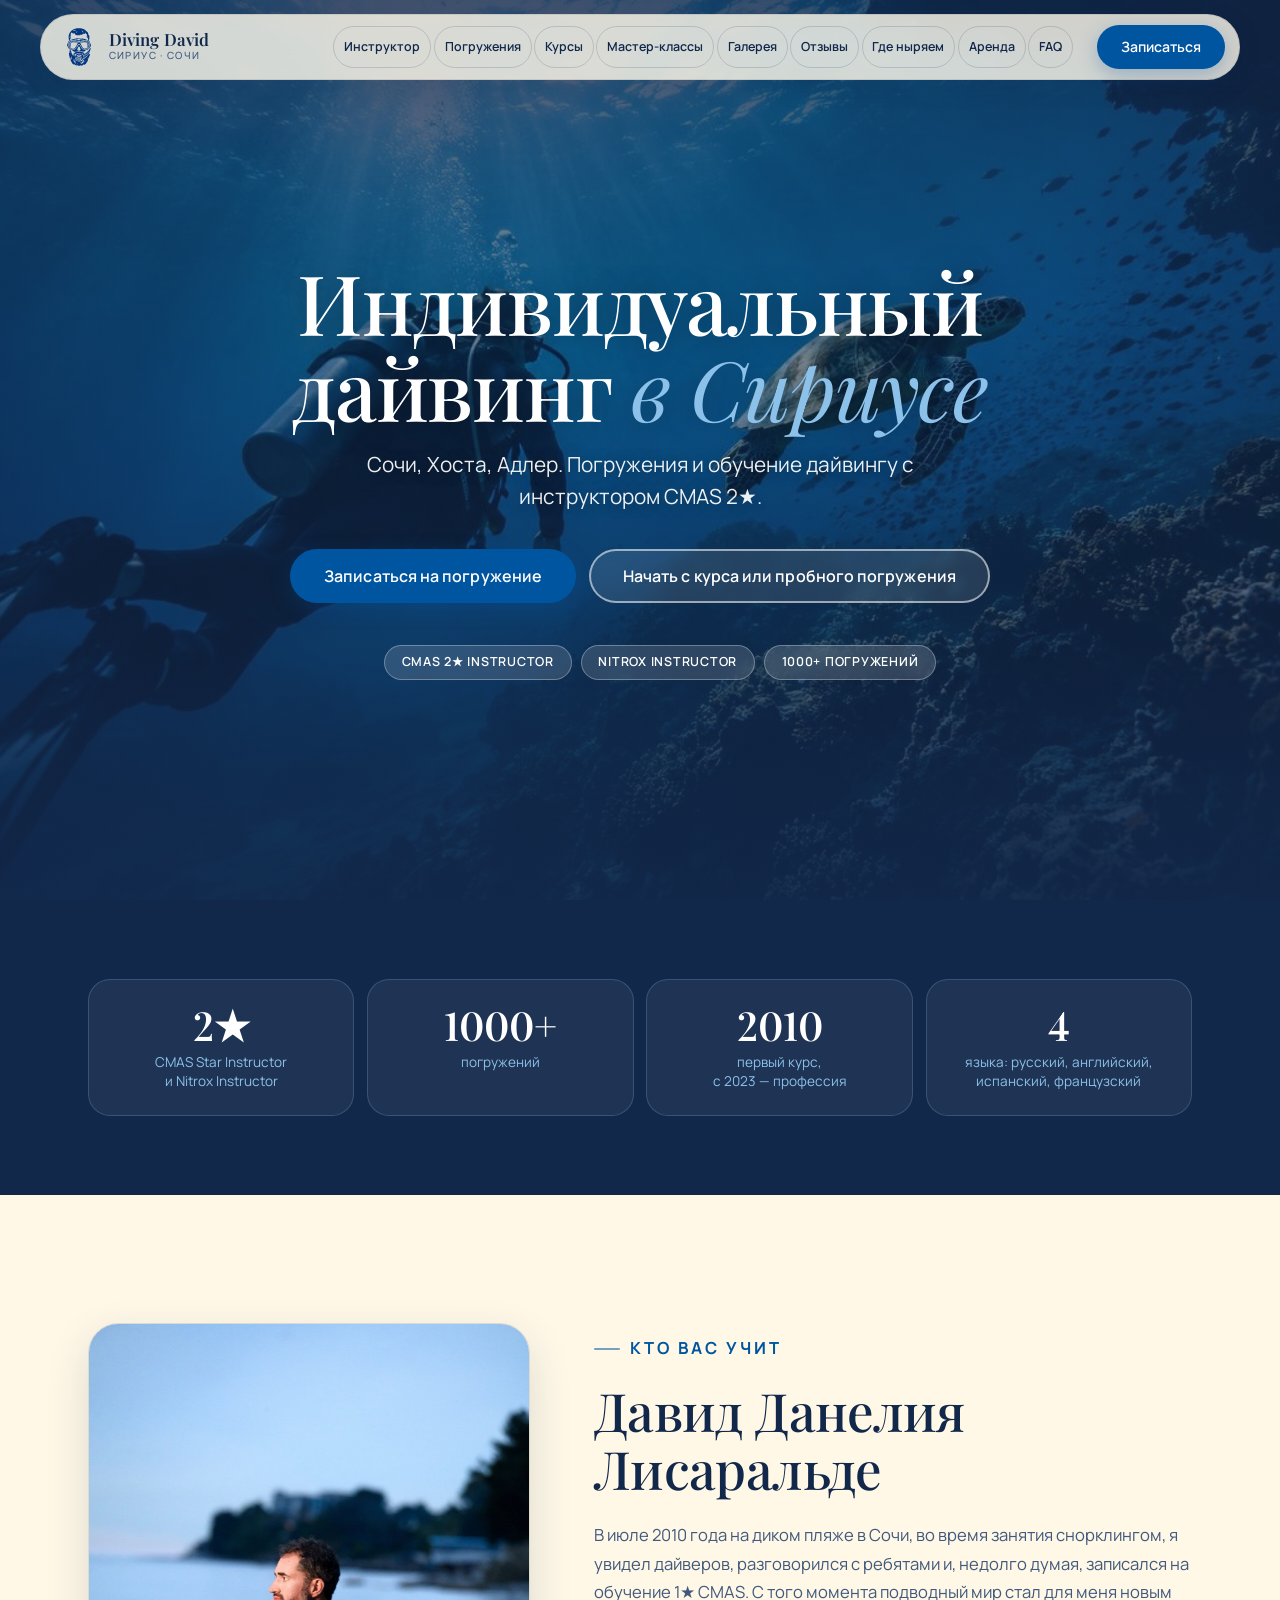
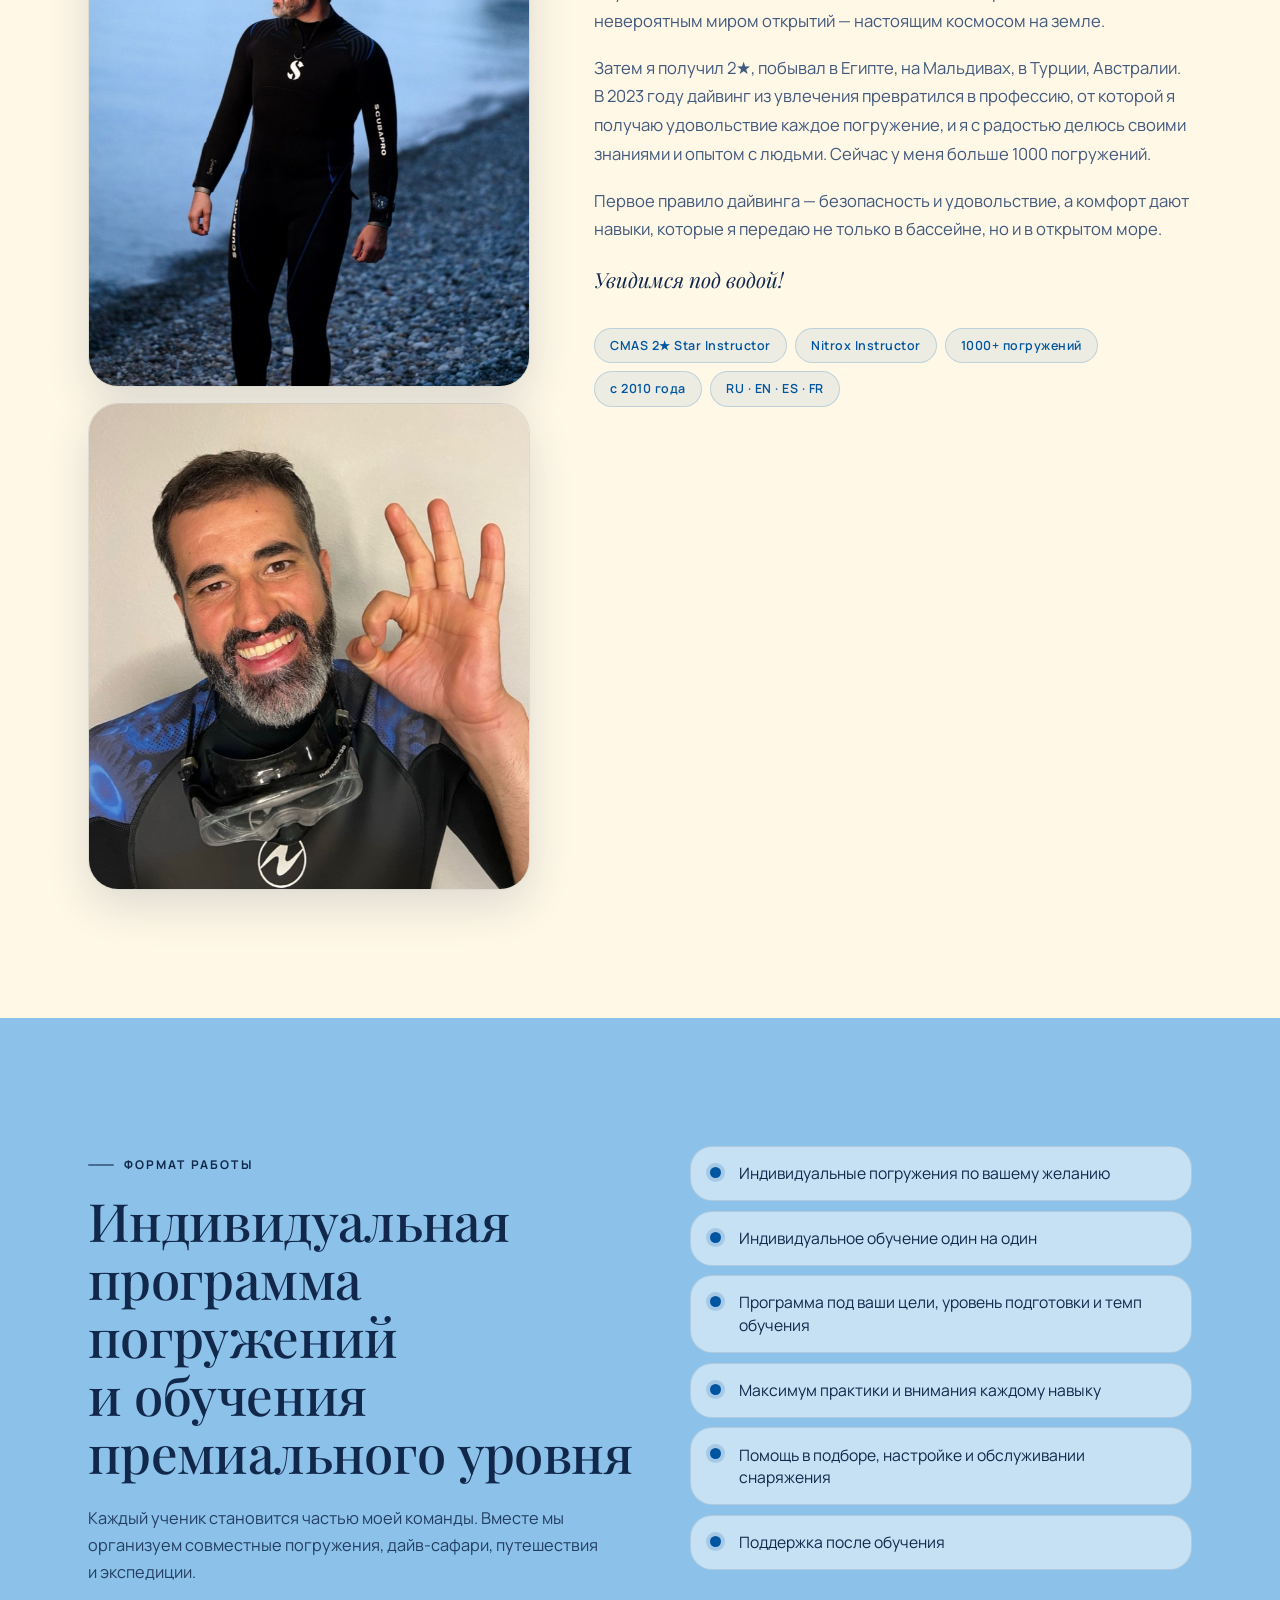
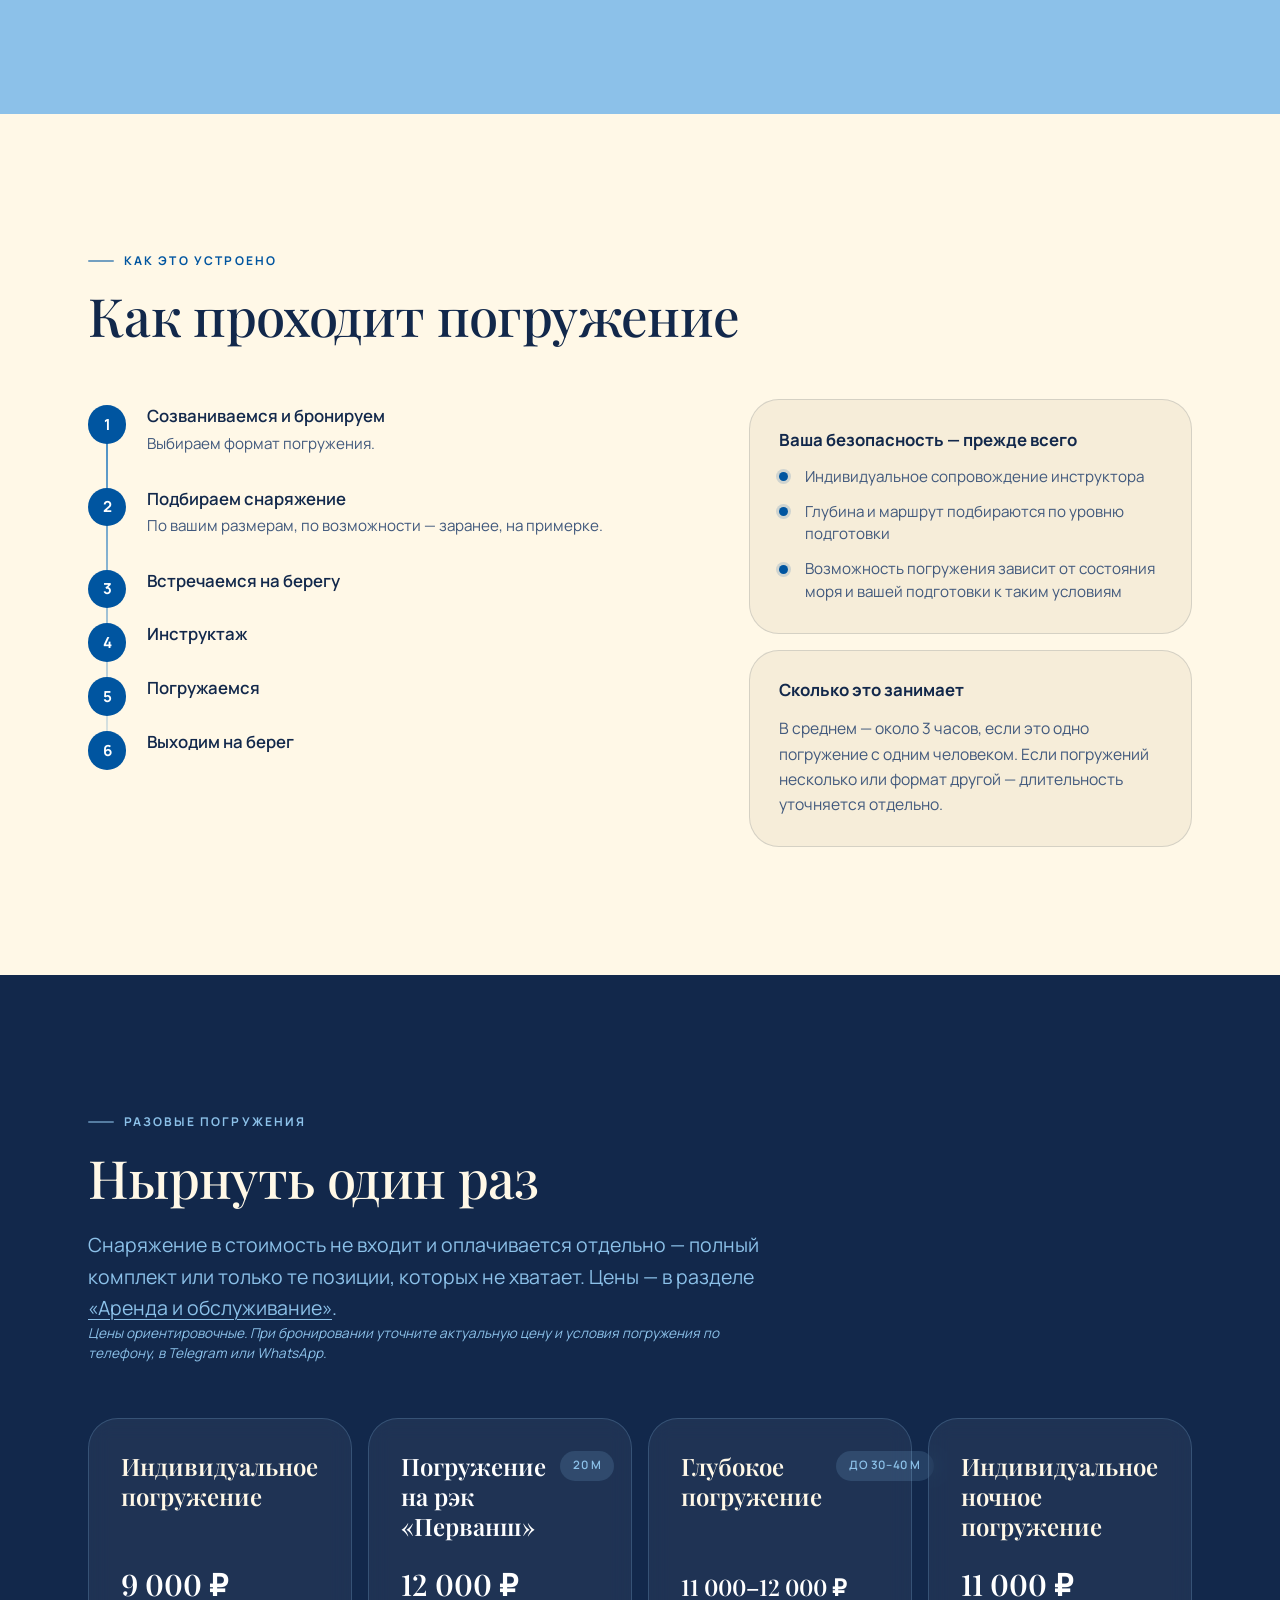
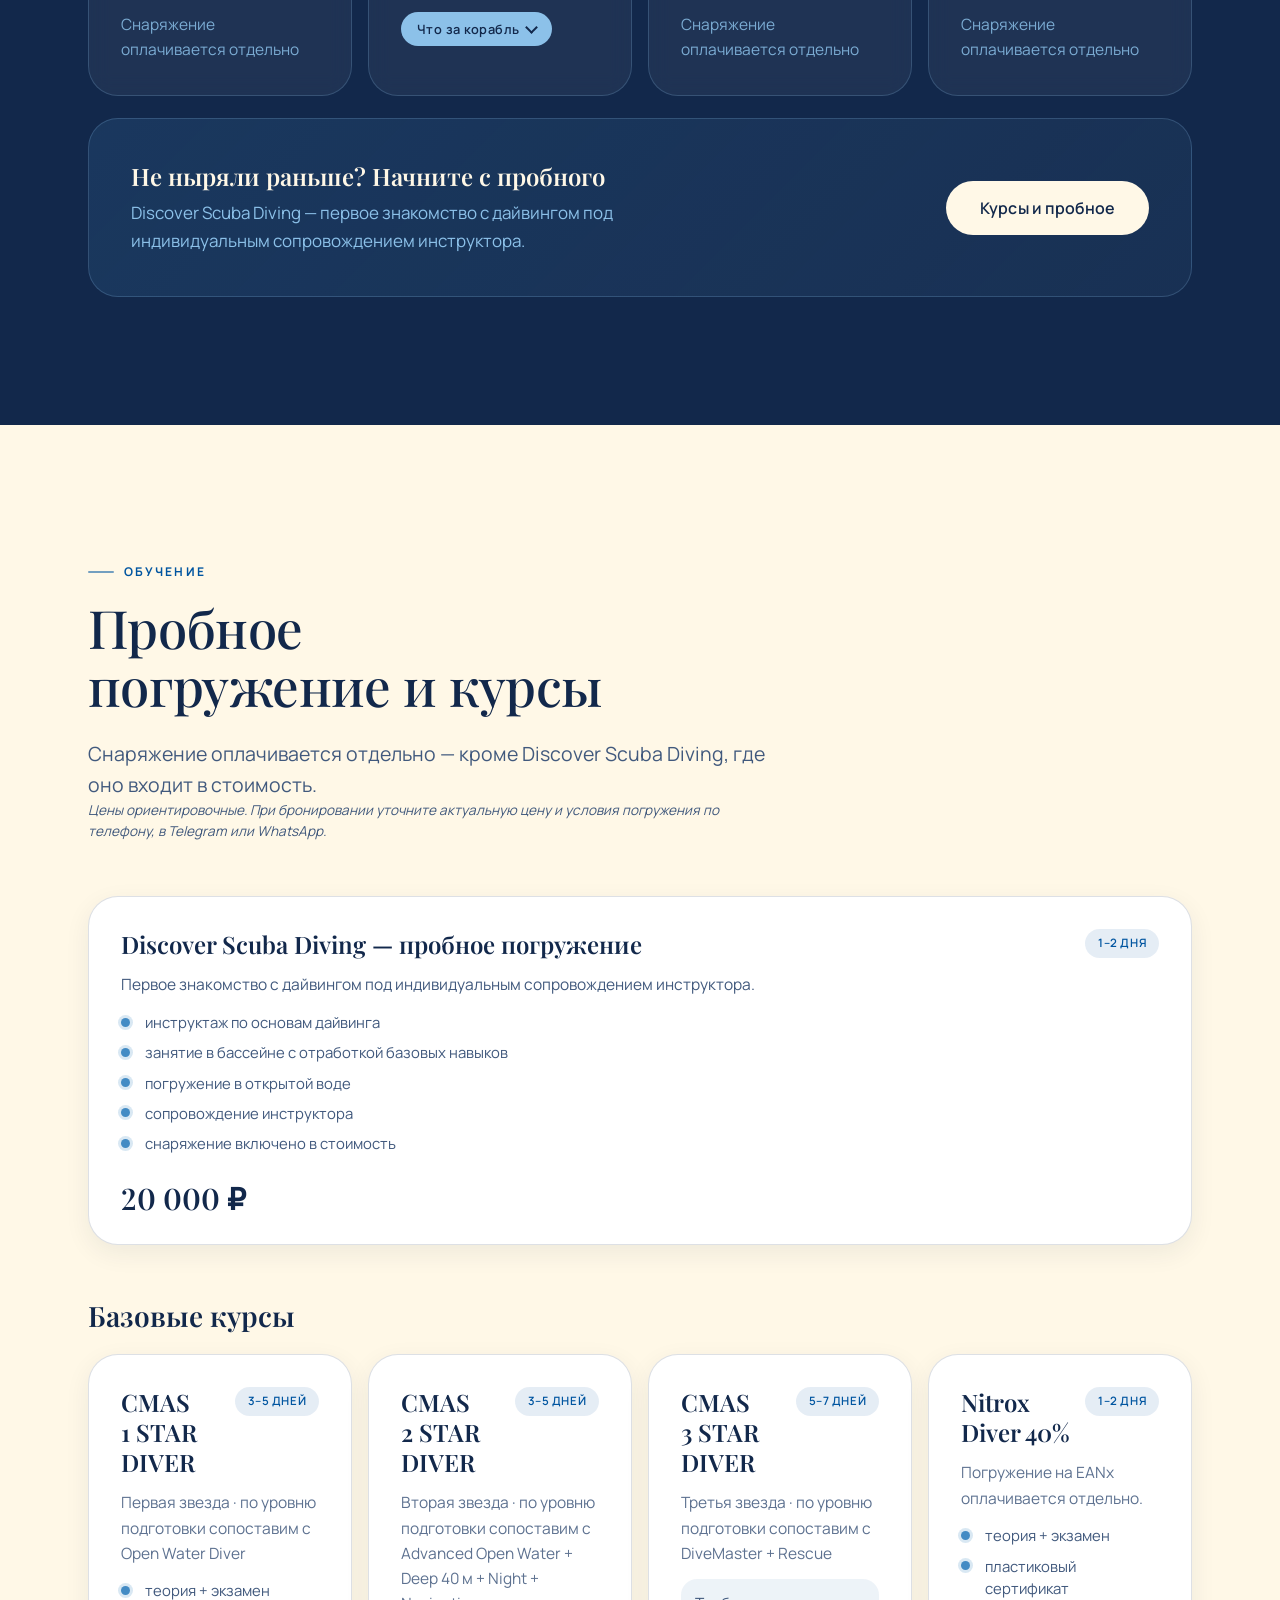
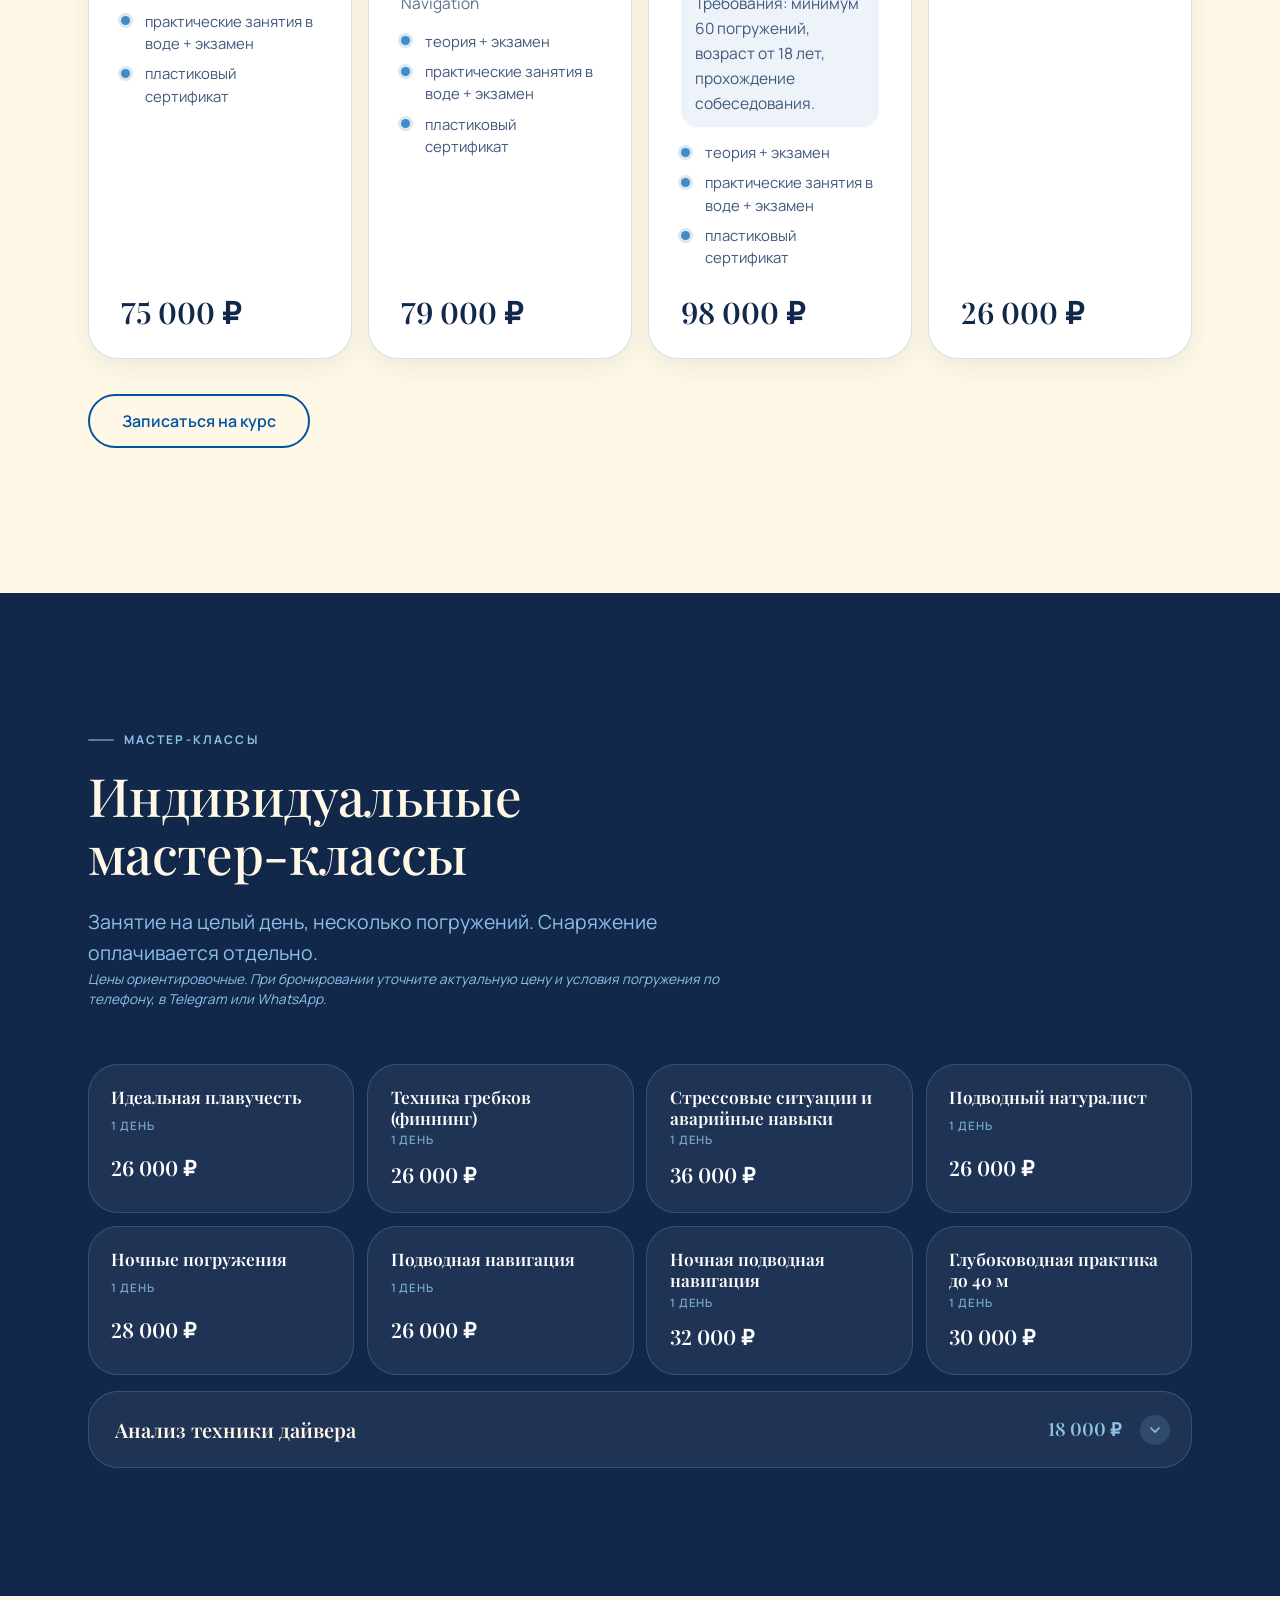
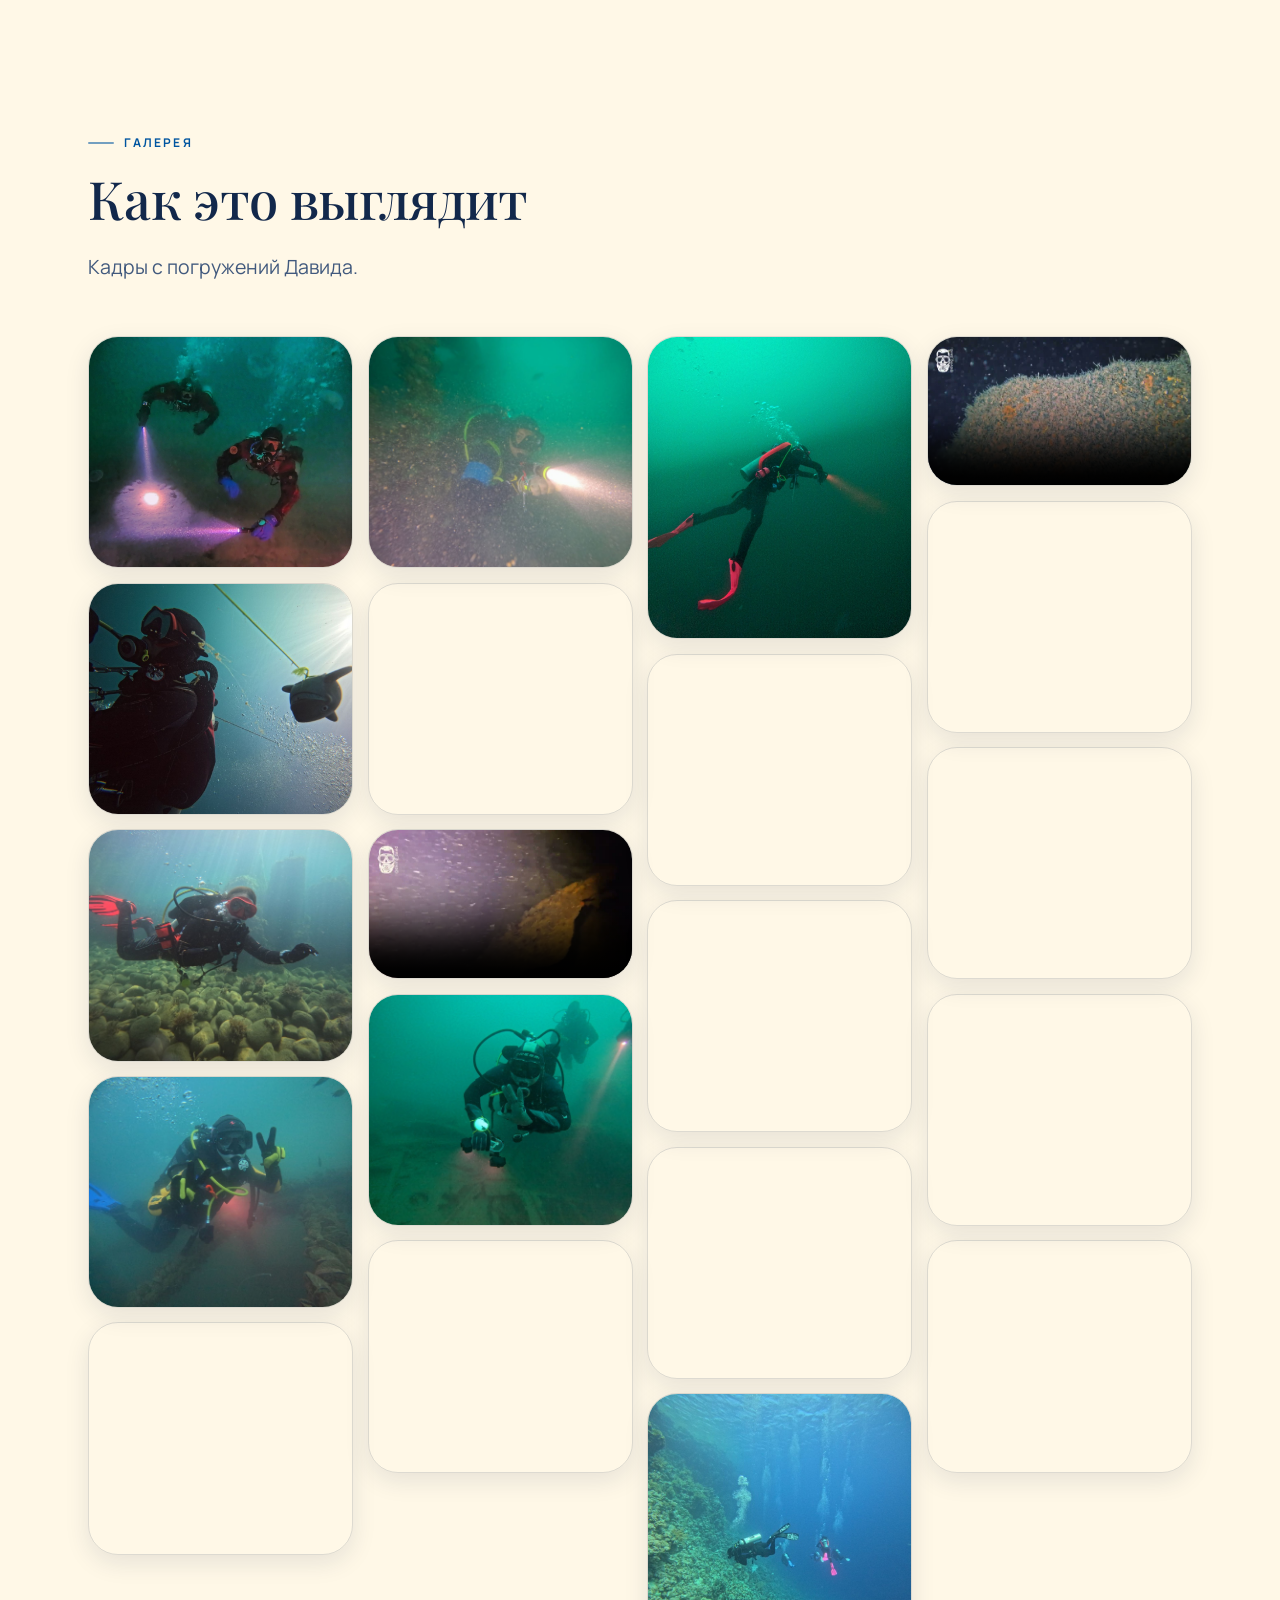
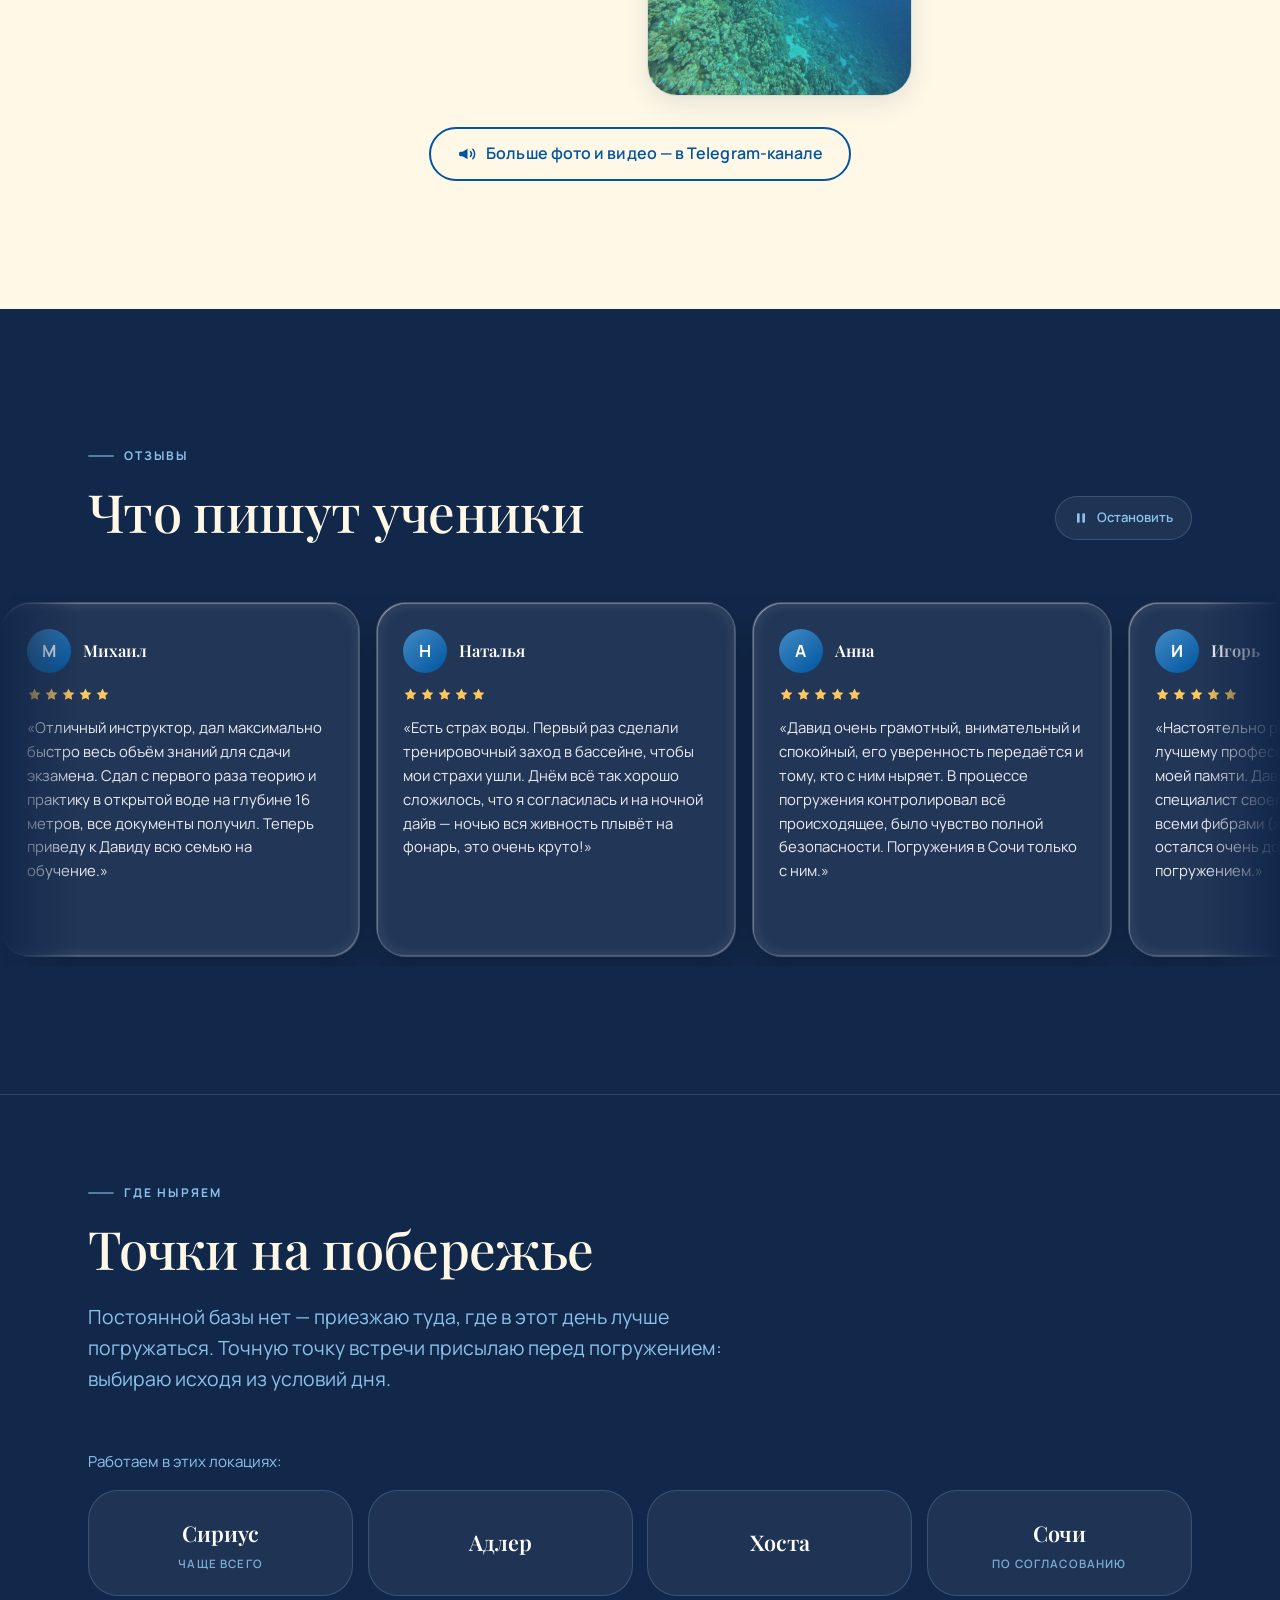
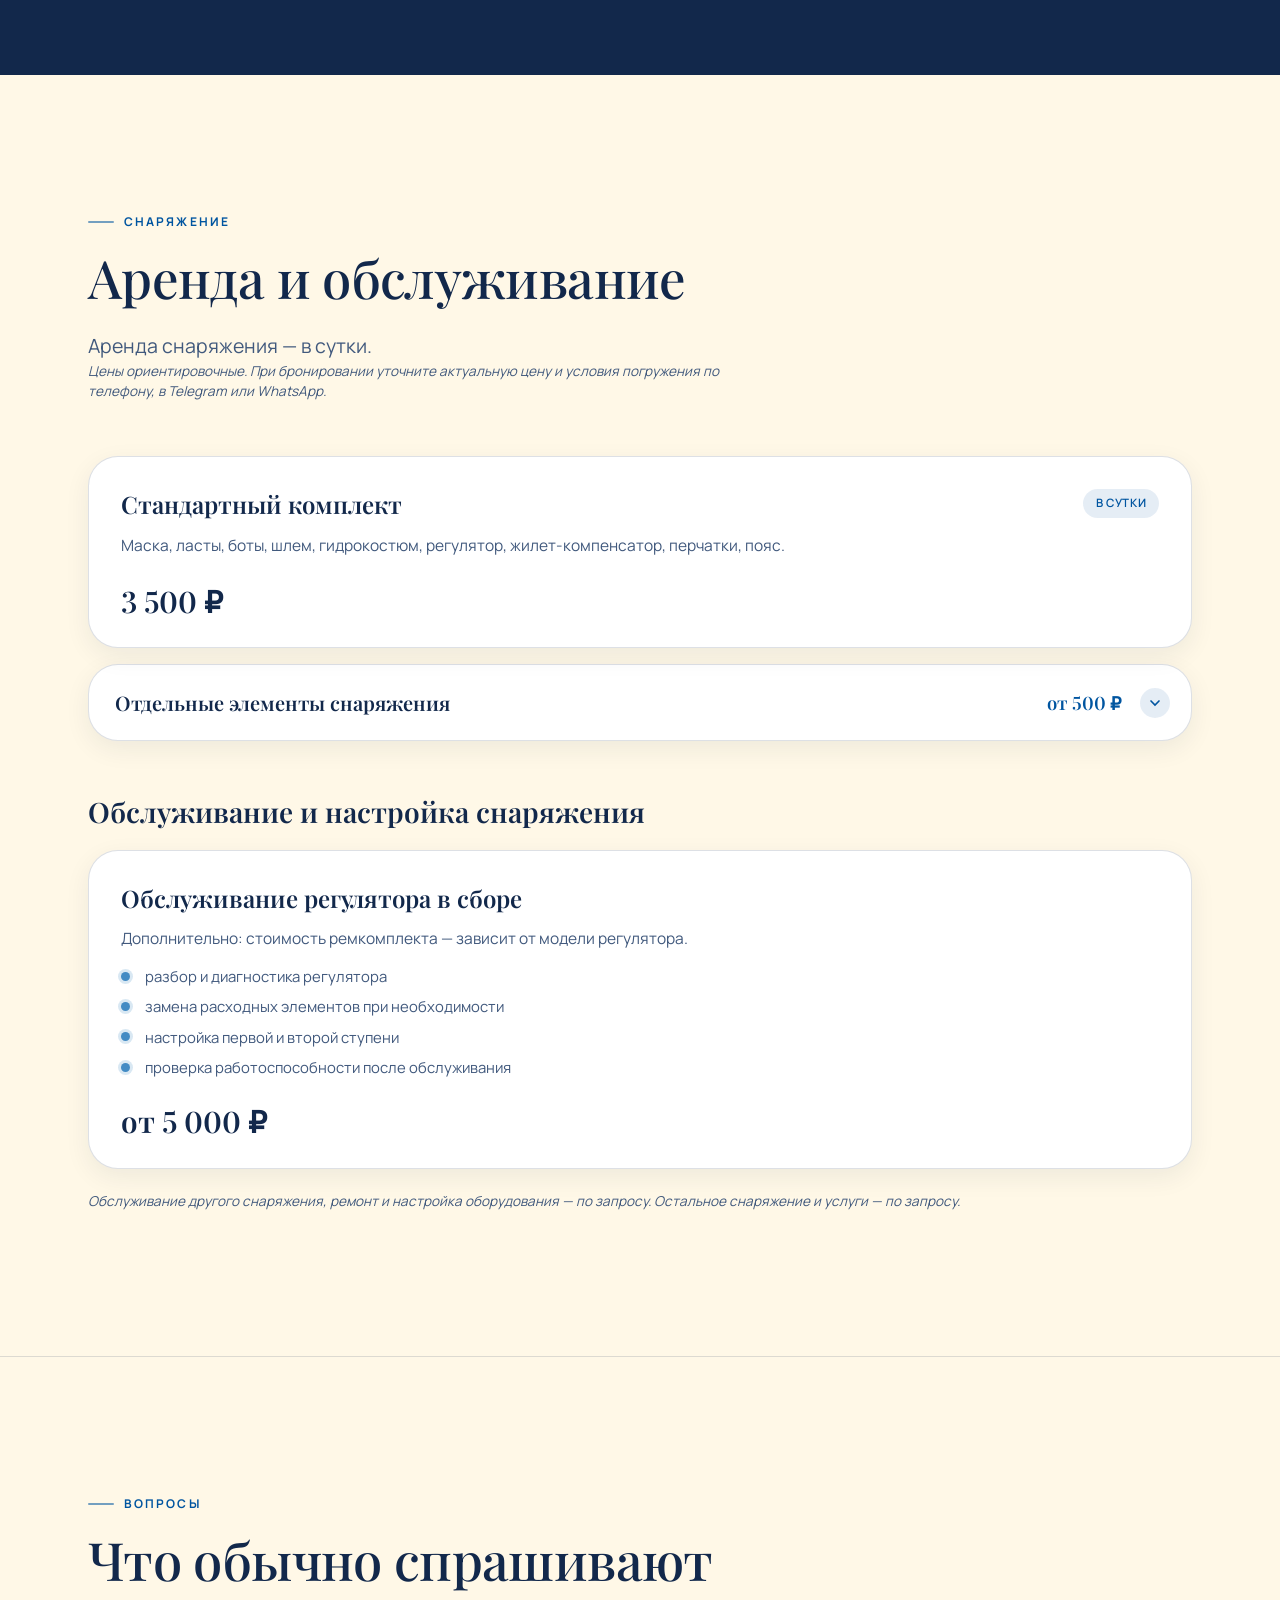
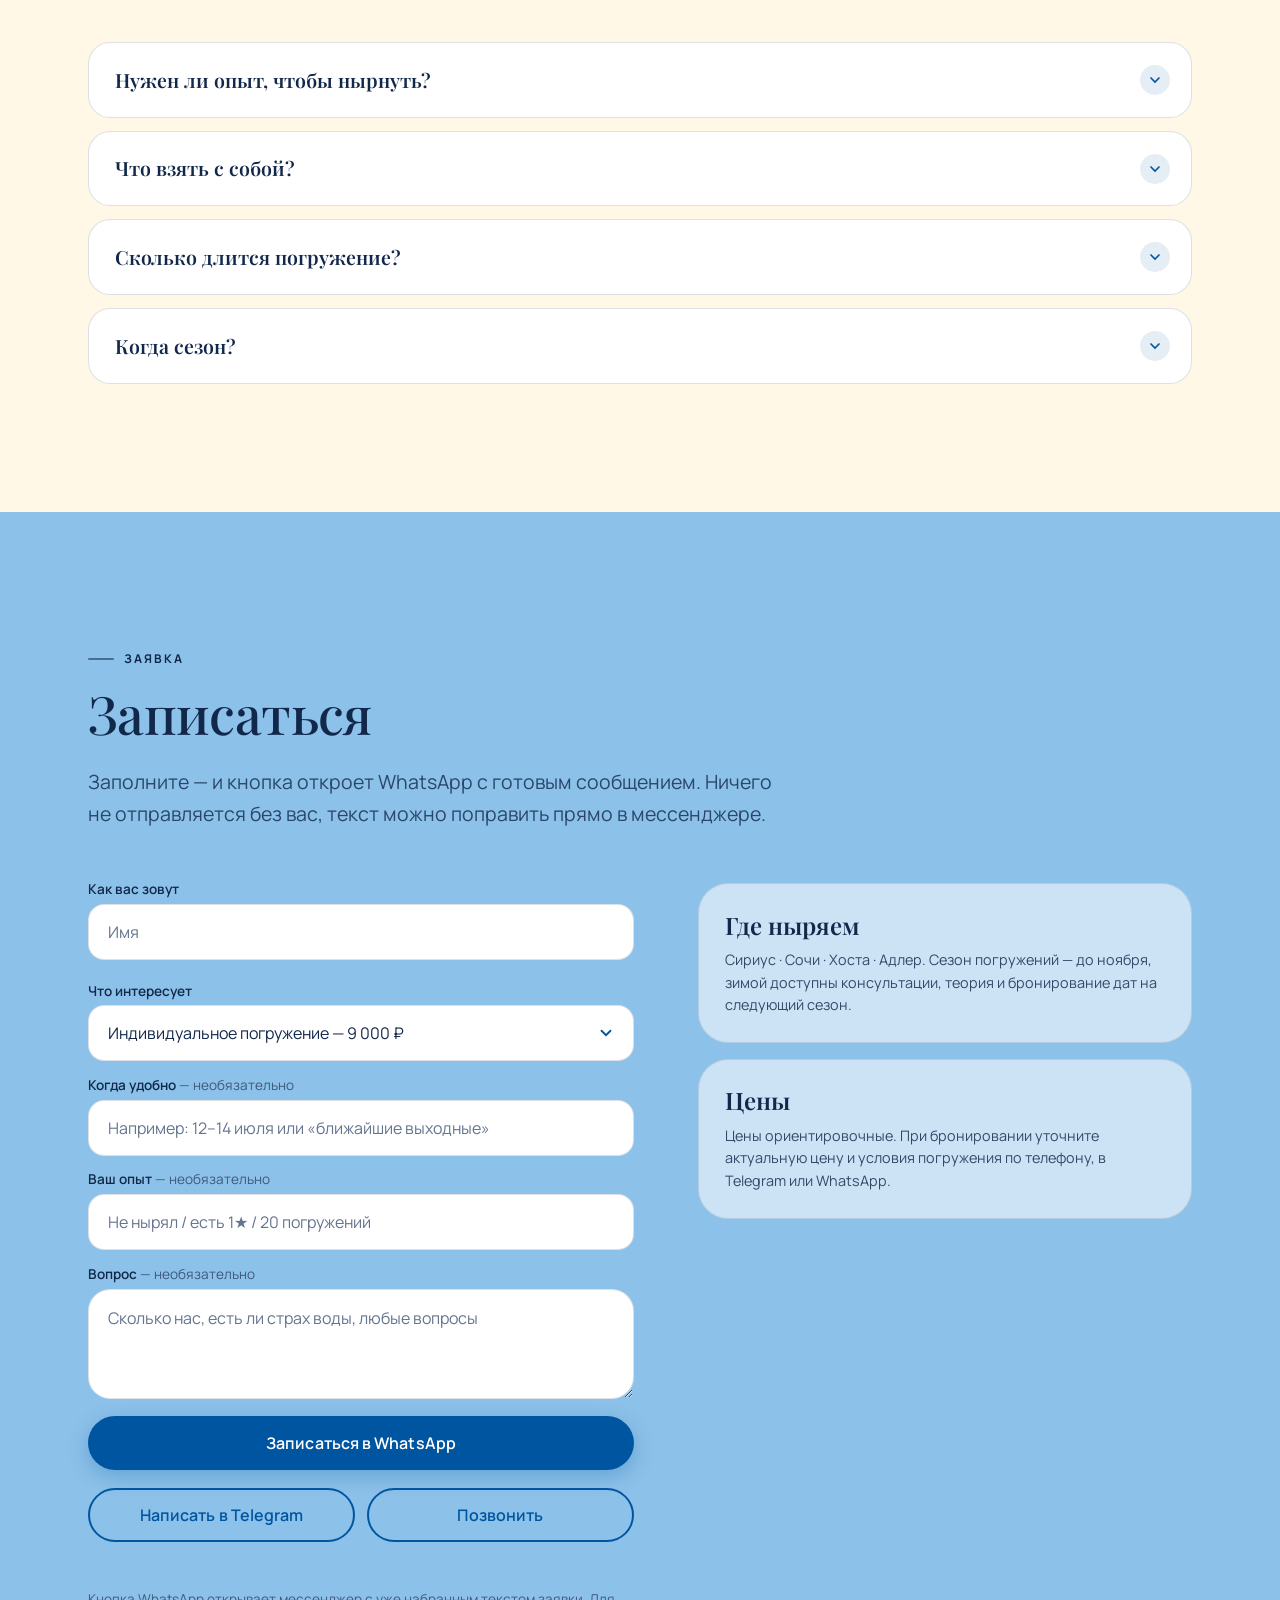
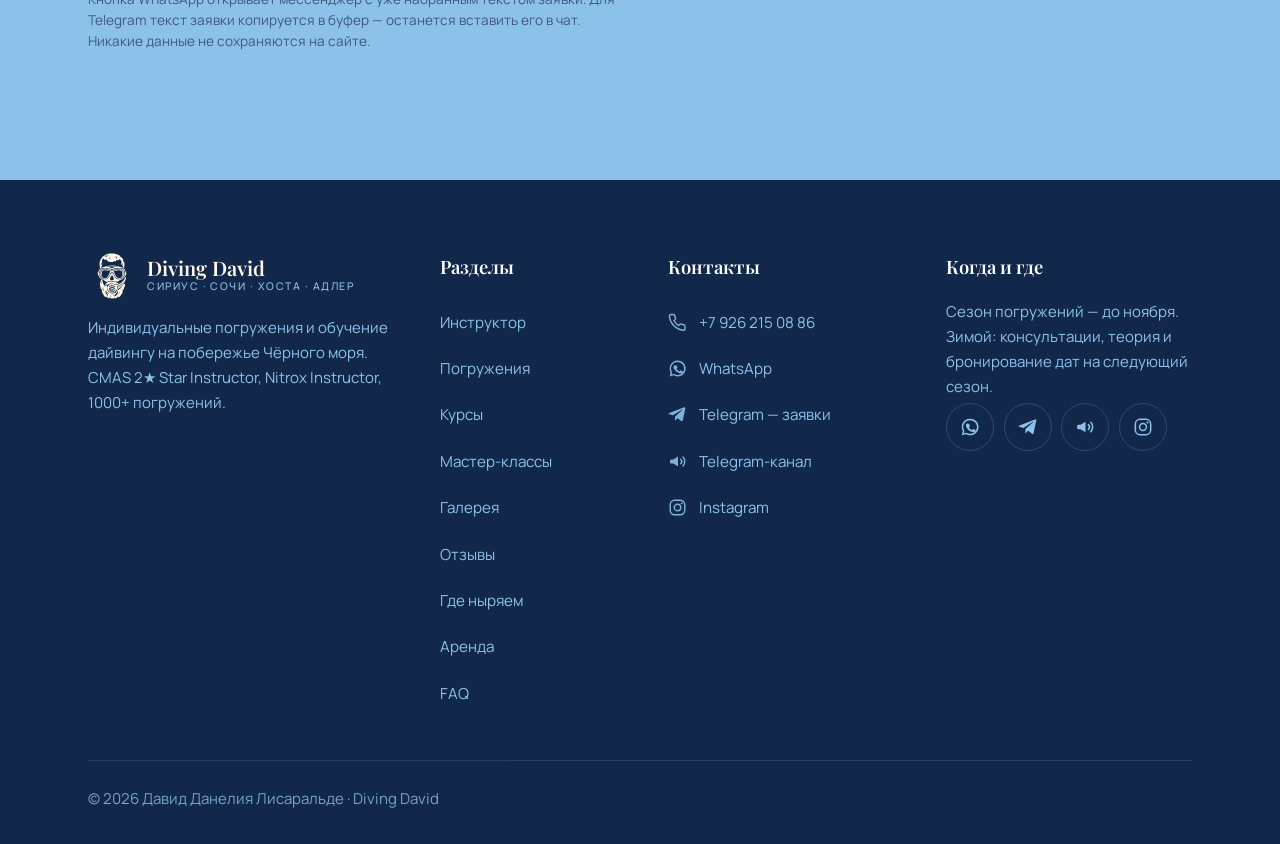
==== commit a1d12f1f: "Раунд правок №4: разбор по дизайн-навыкам Кнопка паузы у ленты отзывов, ховеры под @media (hover:hov" ====
--- a/index.html
+++ b/index.html
@@ -12,7 +12,13 @@
 <meta property="og:locale" content="ru_RU">
 <meta property="og:title" content="Дайвинг в Сириусе без группы — Diving David">
 <meta property="og:description" content="Индивидуальные погружения и курсы CMAS в Сириусе, Сочи, Хосте и Адлере.">
-<meta property="og:image" content="img/hero.jpg">
+<!-- Картинка превью в мессенджерах обязана быть полным адресом, не «img/hero.jpg»:
+     иначе Telegram и WhatsApp не находят её и показывают ссылку без картинки.
+     Когда подключим домен divingdavid.ru — заменить здесь и в og:url ниже. -->
+<meta property="og:url" content="https://vladnes7.github.io/DavidDive/">
+<meta property="og:image" content="https://vladnes7.github.io/DavidDive/img/hero.jpg">
+<meta property="og:image:width" content="1280">
+<meta property="og:image:height" content="719">
 <meta name="twitter:card" content="summary_large_image">
 
 <link rel="icon" href="img/logo-duo.svg" type="image/svg+xml">
@@ -20,8 +26,11 @@
 
 <link rel="preconnect" href="https://fonts.googleapis.com">
 <link rel="preconnect" href="https://fonts.gstatic.com" crossorigin>
+<!-- Шрифты подключены здесь, а не через @import внутри styles.css: из CSS браузер
+     узнаёт о них только после загрузки стилей, и текст дольше стоит без шрифта. -->
+<link rel="stylesheet" href="https://fonts.googleapis.com/css2?family=Manrope:wght@400;500;600;700;800&family=Playfair+Display:ital,wght@0,400;0,500;0,600;0,700;1,400;1,500&display=swap">
 <link rel="preload" as="image" href="img/hero.jpg" fetchpriority="high">
-<link rel="stylesheet" href="styles.css?v=7f12849b">
+<link rel="stylesheet" href="styles.css?v=479309ba">
 </head>
 <body>
 
@@ -42,8 +51,10 @@
       <a href="#dives">Погружения</a>
       <a href="#courses">Курсы</a>
       <a href="#masterclass">Мастер-классы</a>
+      <a href="#gallery">Галерея</a>
       <a href="#reviews">Отзывы</a>
       <a href="#geo">Где ныряем</a>
+      <a href="#rental">Аренда</a>
       <a href="#faq">FAQ</a>
     </nav>
 
@@ -182,19 +193,24 @@
         <li><h3 class="how__t">Выходим на берег</h3></li>
       </ol>
 
-      <aside class="safe">
-        <h3 class="safe__t">Ваша безопасность — прежде всего</h3>
-        <ul class="safe__l">
-          <li>Индивидуальное сопровождение инструктора</li>
-          <li>Глубина и маршрут подбираются по уровню подготовки</li>
-          <li>Зависит от состояния моря и вашей подготовки к погружению в таких условиях</li>
-        </ul>
-      </aside>
-    </div>
-
-    <p class="how__dur rise">В среднем — около 3 часов,
-      если это одно погружение с одним человеком. Если погружений несколько или
-      формат другой — длительность уточняется отдельно.</p>
+      <div class="how__side">
+        <aside class="safe">
+          <h3 class="safe__t">Ваша безопасность — прежде всего</h3>
+          <ul class="safe__l">
+            <li>Индивидуальное сопровождение инструктора</li>
+            <li>Глубина и маршрут подбираются по уровню подготовки</li>
+            <li>Возможность погружения зависит от состояния моря и вашей подготовки к таким условиям</li>
+          </ul>
+        </aside>
+
+        <aside class="safe safe--dur">
+          <h3 class="safe__t">Сколько это занимает</h3>
+          <p class="how__dur">В среднем — около 3 часов,
+            если это одно погружение с одним человеком. Если погружений несколько или
+            формат другой — длительность уточняется отдельно.</p>
+        </aside>
+      </div>
+    </div>
   </div>
 </section>
 <!-- ========================= РАЗОВЫЕ ПОГРУЖЕНИЯ ========================= -->
@@ -203,8 +219,8 @@
     <div class="head rise">
       <p class="eyebrow">Разовые погружения</p>
       <h2 class="h2">Нырнуть один раз</h2>
+      <p class="lede">Снаряжение в стоимость не входит и оплачивается отдельно — полный комплект или только те позиции, которых не хватает. Цены — в разделе <a class="lnk" href="#rental">«Аренда и обслуживание»</a>.</p>
       <p class="note">Цены ориентировочные. При бронировании уточните актуальную цену и условия погружения по телефону, в Telegram или WhatsApp.</p>
-      <p class="lede">Снаряжение в стоимость не входит и оплачивается отдельно — полный комплект или только те позиции, которых не хватает. Цены — в разделе <a class="lnk" href="#rental">«Аренда и обслуживание»</a>.</p>
     </div>
 
     <div class="cards cards--4 rise">
@@ -392,8 +408,8 @@
     <div class="head rise">
       <p class="eyebrow">Мастер-классы</p>
       <h2 class="h2">Индивидуальные мастер-классы</h2>
+      <p class="lede">Занятие на целый день, несколько погружений. Снаряжение оплачивается отдельно.</p>
       <p class="note">Цены ориентировочные. При бронировании уточните актуальную цену и условия погружения по телефону, в Telegram или WhatsApp.</p>
-      <p class="lede">Занятие на целый день, несколько погружений. Снаряжение оплачивается отдельно.</p>
     </div>
 
     <div class="mkgrid rise">
@@ -464,7 +480,6 @@
       <figure><button class="gal__b" type="button"><img src="img/pv-1.jpg" width="1100" height="946" loading="lazy" decoding="async" alt="Дайвер с фонарём у обросшего борта «Перванша»"></button></figure>
       <figure><button class="gal__b" type="button"><img src="img/pv-4.jpg" width="1100" height="946" loading="lazy" decoding="async" alt="Дайвер с фонарём вдоль борта затонувшего парохода"></button></figure>
       <figure class="gal__v"><video preload="none" playsinline controls poster="img/poster-1.jpg" aria-label="Корпус рэка «Перванш»"><source src="video/wreck-wide-1.mp4" type="video/mp4"></video></figure>
-      <figure class="gal__v"><video preload="none" playsinline controls poster="img/poster-8.jpg" aria-label="Общий план рэка «Перванш»"><source src="video/wreck-wide-2.mp4" type="video/mp4"></video></figure>
       <figure><button class="gal__b" type="button"><img src="img/gal-5.jpg" width="1100" height="962" loading="lazy" decoding="async" alt="Дайвер с фонарём над рэком показывает знак победы"></button></figure>
       <figure><button class="gal__b" type="button"><img src="img/gal-6.jpg" width="1100" height="962" loading="lazy" decoding="async" alt="Два дайвера с фонарями в зелёной воде"></button></figure>
       <figure><button class="gal__b" type="button"><img src="img/gal-7.jpg" width="962" height="1100" loading="lazy" decoding="async" alt="Дайвер с фонарём в толще зелёной воды"></button></figure>
@@ -472,6 +487,7 @@
       <figure><button class="gal__b" type="button"><img src="img/g-egypt-1.jpg" width="900" height="787" loading="lazy" decoding="async" alt="Дайвер парит над коралловым садом"></button></figure>
       <figure><button class="gal__b" type="button"><img src="img/gal-4.jpg" width="1100" height="962" loading="lazy" decoding="async" alt="Два дайвера у поверхности после погружения"></button></figure>
       <figure><button class="gal__b" type="button"><img src="img/g-egypt-4.jpg" width="900" height="1029" loading="lazy" decoding="async" alt="Группа дайверов идёт вдоль кораллового рифа на глубине"></button></figure>
+      <figure class="gal__v"><video preload="none" playsinline controls poster="img/poster-8.jpg" aria-label="Общий план рэка «Перванш»"><source src="video/wreck-wide-2.mp4" type="video/mp4"></video></figure>
       <figure><button class="gal__b" type="button"><img src="img/gal-2.jpg" width="1100" height="962" loading="lazy" decoding="async" alt="Дайвер у кораллового рифа, рядом второй дайвер с баллоном"></button></figure>
       <figure><button class="gal__b" type="button"><img src="img/gal-3.jpg" width="1100" height="962" loading="lazy" decoding="async" alt="Два дайвера в синей воде над рифом"></button></figure>
       <figure><button class="gal__b" type="button"><img src="img/g-egypt-6.jpg" width="900" height="787" loading="lazy" decoding="async" alt="Дайвер с фонарём осматривает отвесную коралловую стену"></button></figure>
@@ -485,9 +501,18 @@
 <!-- ============================== ОТЗЫВЫ ============================== -->
 <section class="band band--ocean" id="reviews">
   <div class="wrap">
-    <div class="head rise">
-      <p class="eyebrow">Отзывы</p>
-      <h2 class="h2">Что пишут ученики</h2>
+    <div class="head head--row rise">
+      <div>
+        <p class="eyebrow">Отзывы</p>
+        <h2 class="h2">Что пишут ученики</h2>
+      </div>
+      <!-- Лента едет сама, поэтому остановить её нужно уметь и пальцем, а не только
+           наведением мыши: на телефоне ховера нет. -->
+      <button class="mqbtn" id="mqBtn" type="button" aria-pressed="false" aria-controls="marquee">
+        <svg class="mqbtn__i mqbtn__i--pause" viewBox="0 0 24 24" aria-hidden="true" focusable="false"><rect x="6" y="5" width="4" height="14" rx="1.4" fill="currentColor"/><rect x="14" y="5" width="4" height="14" rx="1.4" fill="currentColor"/></svg>
+        <svg class="mqbtn__i mqbtn__i--play" viewBox="0 0 24 24" aria-hidden="true" focusable="false"><path d="M8 5.5l11 6.5-11 6.5z" fill="currentColor"/></svg>
+        <span class="mqbtn__t">Остановить</span>
+      </button>
     </div>
   </div>
 
@@ -528,7 +553,7 @@
 </section>
 
 <!-- ============================= ГЕОГРАФИЯ ============================= -->
-<section class="band band--ocean band--tight" id="geo" style="padding-top:0">
+<section class="band band--ocean band--tight" id="geo">
   <div class="wrap">
     <div class="head rise">
       <p class="eyebrow">Где ныряем</p>
@@ -552,8 +577,8 @@
     <div class="head rise">
       <p class="eyebrow">Снаряжение</p>
       <h2 class="h2">Аренда и обслуживание</h2>
+      <p class="lede">Аренда снаряжения — в сутки.</p>
       <p class="note">Цены ориентировочные. При бронировании уточните актуальную цену и условия погружения по телефону, в Telegram или WhatsApp.</p>
-      <p class="lede">Аренда снаряжения — в сутки.</p>
     </div>
 
     <article class="card card--wide rise">
@@ -604,7 +629,7 @@
 </section>
 
 <!-- =============================== FAQ =============================== -->
-<section class="band band--cream" id="faq" style="padding-top:0">
+<section class="band band--cream" id="faq">
   <div class="wrap">
     <div class="head rise">
       <p class="eyebrow">Вопросы</p>
@@ -726,7 +751,9 @@
           <a class="btn btn--outline" id="telBtn" href="tel:+79262150886">Позвонить</a>
         </div>
 
-        <p class="form__note">Нажимая кнопку, вы просто открываете мессенджер с текстом заявки. Никакие данные не сохраняются на сайте.</p>
+        <p class="form__hint" id="tgHint" role="status"></p>
+
+        <p class="form__note">Кнопка WhatsApp открывает мессенджер с уже набранным текстом заявки. Для Telegram текст заявки копируется в буфер — останется вставить его в чат. Никакие данные не сохраняются на сайте.</p>
       </form>
 
       <aside class="rise" style="display:grid;gap:1rem;align-content:start">
@@ -775,12 +802,14 @@
 
       <div>
         <h4>Контакты</h4>
-        <address class="fcontact">
+        <address>
+        <ul class="fcontact">
           <li><a href="tel:+79262150886"><svg aria-hidden="true"><use href="#i-phone"></use></svg>+7 926 215 08 86</a></li>
           <li><a href="https://wa.me/79262150886" target="_blank" rel="noopener"><svg aria-hidden="true"><use href="#i-wa"></use></svg>WhatsApp</a></li>
           <li><a href="https://t.me/DriverDM" target="_blank" rel="noopener"><svg aria-hidden="true"><use href="#i-tg"></use></svg>Telegram — заявки</a></li>
           <li><a href="https://t.me/diving_david" target="_blank" rel="noopener"><svg aria-hidden="true"><use href="#i-tgc"></use></svg>Telegram-канал</a></li>
           <li><a href="https://instagram.com/diving_david" target="_blank" rel="noopener"><svg aria-hidden="true"><use href="#i-ig"></use></svg>Instagram</a></li>
+        </ul>
         </address>
       </div>
 
@@ -832,7 +861,7 @@
   "@type":"SportsActivityLocation",
   "name":"Diving David — индивидуальный дайвинг в Сириусе и Сочи",
   "description":"Индивидуальные погружения и курсы CMAS в Сириусе, Сочи, Хосте и Адлере.",
-  "image":"img/hero.jpg",
+  "image":"https://vladnes7.github.io/DavidDive/img/hero.jpg",
   "telephone":"+79262150886",
   "areaServed":["Сириус","Сочи","Хоста","Адлер"],
   "address":{"@type":"PostalAddress","addressLocality":"Сириус","addressRegion":"Краснодарский край","addressCountry":"RU"},
@@ -851,6 +880,6 @@
 }
 </script>
 
-<script src="script.js?v=1729481b" defer></script>
+<script src="script.js?v=479309ba" defer></script>
 </body>
 </html>
--- a/styles.css
+++ b/styles.css
@@ -4,7 +4,8 @@
    Всё скруглено, ховеры со свечением, секции чередуются цветными полосами.
    ========================================================================== */
 
-@import url('https://fonts.googleapis.com/css2?family=Manrope:wght@400;500;600;700;800&family=Playfair+Display:ital,wght@0,400;0,500;0,600;0,700;1,400;1,500&display=swap');
+/* Шрифты подключены <link>-ом в <head>: из @import браузер узнаёт о них
+   только после загрузки этого файла, и текст дольше ждёт своего шрифта. */
 
 :root{
   /* ---- палитра клиента, один в один ---- */
@@ -130,9 +131,11 @@
 .band--sky .eyebrow{color:var(--ocean)}
 
 /* Полосы секций — во всю ширину, без скруглений: скругляются карточки,
-   кнопки, фото и поля, но не сами секции. */
-.band--ocean + .band--ocean,
-.band--cream + .band--cream{margin-top:-1px}
+   кнопки, фото и поля, но не сами секции.
+   Две одноцветные полосы подряд («Отзывы» → «Где ныряем», «Аренда» → FAQ)
+   сливались в одно бесконечное пятно — разделяем их волосяной линией. */
+.band--ocean + .band--ocean{border-top:1px solid var(--line-dark)}
+.band--cream + .band--cream{border-top:1px solid var(--line-light)}
 
 .head{margin-bottom:clamp(2.2rem,5vw,3.4rem);max-width:70ch}
 
@@ -145,22 +148,7 @@
   cursor:pointer;position:relative;
   transition:transform .3s var(--ease),box-shadow .3s var(--ease),
              background .25s var(--ease),color .25s var(--ease),border-color .25s var(--ease);
-}
-.btn:hover{transform:translateY(-3px)}
-
-.btn--primary{background:var(--berry);color:#fff;box-shadow:0 6px 20px rgba(0,85,160,.28)}
-.btn--primary:hover{background:#0064BE;box-shadow:0 12px 34px rgba(0,85,160,.45),0 0 0 6px rgba(67,139,196,.18)}
-
-.btn--ghost{background:rgba(255,255,255,.10);color:#fff;border-color:rgba(255,255,255,.55);backdrop-filter:blur(6px)}
-.btn--ghost:hover{background:rgba(255,255,255,.2);border-color:#fff;box-shadow:0 12px 30px rgba(0,0,0,.22),0 0 0 6px rgba(255,255,255,.14)}
-
-.btn--outline{background:transparent;color:var(--berry);border-color:var(--berry)}
-.btn--outline:hover{background:var(--berry);color:#fff;box-shadow:0 12px 30px rgba(0,85,160,.32),0 0 0 6px rgba(67,139,196,.18)}
-
-.btn--light{background:var(--cloud);color:var(--ocean)}
-.btn--light:hover{background:#fff;box-shadow:0 12px 30px rgba(0,0,0,.25),0 0 0 6px rgba(255,255,255,.16)}
-
-.btn--wide{width:100%}
+}.btn--primary{background:var(--berry);color:#fff;box-shadow:0 6px 20px rgba(0,85,160,.28)}.btn--ghost{background:rgba(255,255,255,.10);color:#fff;border-color:rgba(255,255,255,.55);backdrop-filter:blur(6px)}.btn--outline{background:transparent;color:var(--berry);border-color:var(--berry)}.btn--light{background:var(--cloud);color:var(--ocean)}.btn--wide{width:100%}
 
 /* --------------------------------------------------------------- шапка */
 .hdr{
@@ -195,9 +183,7 @@
   background:transparent;white-space:nowrap;
   transition:background .25s var(--ease),color .25s var(--ease),
              border-color .25s var(--ease),box-shadow .25s var(--ease),transform .25s var(--ease);
-}
-.nav a:hover{background:#fff;border-color:var(--bird);transform:translateY(-2px);box-shadow:0 6px 16px rgba(67,139,196,.28)}
-.nav a.is-active{background:var(--berry);color:#fff;border-color:var(--berry);box-shadow:0 6px 18px rgba(0,85,160,.32)}
+}.nav a.is-active{background:var(--berry);color:#fff;border-color:var(--berry);box-shadow:0 6px 18px rgba(0,85,160,.32)}
 
 .hdr .hdr__cta{display:none;min-height:44px;padding:.7rem 1.35rem;font-size:.88rem}
 
@@ -205,9 +191,7 @@
   margin-left:auto;width:46px;height:46px;display:grid;place-items:center;
   background:#fff;border:1px solid rgba(18,40,75,.16);border-radius:var(--pill);
   color:var(--ocean);cursor:pointer;transition:box-shadow .25s var(--ease),transform .25s var(--ease);
-}
-.burger:hover{transform:translateY(-2px);box-shadow:0 6px 18px rgba(67,139,196,.3)}
-.burger span{display:block;width:18px;height:2px;border-radius:2px;background:currentColor;position:relative;transition:background .15s}
+}.burger span{display:block;width:18px;height:2px;border-radius:2px;background:currentColor;position:relative;transition:background .15s}
 .burger span::before,.burger span::after{content:"";position:absolute;left:0;width:18px;height:2px;border-radius:2px;background:currentColor;transition:transform .25s var(--ease)}
 .burger span::before{top:-6px}
 .burger span::after{top:6px}
@@ -225,10 +209,7 @@
   font-family:var(--display);font-size:clamp(1.6rem,7vw,2.4rem);font-weight:500;
   text-decoration:none;color:var(--cloud);padding:.5rem 1.2rem;
   border-radius:var(--pill);transition:background .25s var(--ease),padding-left .25s var(--ease);
-}
-.menu a:hover{background:rgba(140,193,233,.16);padding-left:1.7rem}
-
-/* ---------------------------------------------------------------- HERO */
+}/* ---------------------------------------------------------------- HERO */
 .hero{
   position:relative;min-height:100svh;
   display:grid;place-items:center;
@@ -267,9 +248,7 @@
   background:rgba(255,255,255,.06);border:1px solid var(--line-dark);
   border-radius:var(--r);padding:1.5rem 1.1rem;text-align:center;
   transition:transform .3s var(--ease),box-shadow .3s var(--ease),background .3s var(--ease);
-}
-.stat:hover{transform:translateY(-4px);background:rgba(255,255,255,.11);box-shadow:0 14px 34px rgba(0,0,0,.22),0 0 0 1px var(--glow)}
-.stat b{display:block;font-variant-numeric:lining-nums;font-family:var(--display);font-size:clamp(1.7rem,4.5vw,2.5rem);font-weight:600;line-height:1.05;color:#fff}
+}.stat b{display:block;font-variant-numeric:lining-nums;font-family:var(--display);font-size:clamp(1.7rem,4.5vw,2.5rem);font-weight:600;line-height:1.05;color:#fff}
 .stat span{display:block;font-size:.85rem;line-height:1.4;color:var(--sky);margin-top:.4rem}
 
 /* ------------------------------------------------------------ инструктор */
@@ -280,9 +259,7 @@
   width:100%;border-radius:var(--r-lg);border:1px solid var(--line-light);
   box-shadow:0 16px 44px rgba(18,40,75,.14);
   transition:transform .45s var(--ease),box-shadow .45s var(--ease);
-}
-.about__media img:hover{transform:translateY(-5px) scale(1.008);box-shadow:0 24px 60px rgba(18,40,75,.24)}
-.about__story p{margin:0 0 1.1em;color:var(--ink-soft);font-size:1.04rem;line-height:1.72}
+}.about__story p{margin:0 0 1.1em;color:var(--ink-soft);font-size:1.04rem;line-height:1.72}
 .about__story p:last-of-type{margin-bottom:0}
 .about__story .sign{font-family:var(--display);font-style:italic;font-size:1.3rem;color:var(--ocean)}
 
@@ -292,28 +269,16 @@
   color:var(--berry);background:rgba(67,139,196,.10);
   border:1px solid rgba(67,139,196,.28);border-radius:var(--pill);padding:.65rem .95rem;
   transition:background .25s var(--ease),transform .25s var(--ease),box-shadow .25s var(--ease);
-}
-.creds li:hover{background:rgba(67,139,196,.2);transform:translateY(-2px);box-shadow:0 6px 16px rgba(67,139,196,.26)}
-
-/* --------------------------------------------------------------- карточки */
+}/* --------------------------------------------------------------- карточки */
 .cards{display:grid;gap:1rem;grid-auto-flow:row dense}
 .card{
   position:relative;display:flex;flex-direction:column;gap:.85rem;
   padding:clamp(1.5rem,3.5vw,2rem);
   border-radius:var(--r-lg);
   transition:transform .35s var(--ease),box-shadow .35s var(--ease),border-color .35s var(--ease);
-}
-.card:hover{transform:translateY(-6px)}
-
-/* карточка на кремовом фоне */
-.band--cream .card{background:#fff;border:1px solid var(--line-light);box-shadow:0 8px 26px rgba(18,40,75,.07)}
-.band--cream .card:hover{border-color:var(--bird);box-shadow:0 22px 52px rgba(18,40,75,.16),0 0 0 4px rgba(67,139,196,.14)}
-
-/* карточка на тёмном фоне */
-.band--ocean .card{background:rgba(255,255,255,.055);border:1px solid var(--line-dark);backdrop-filter:blur(10px)}
-.band--ocean .card:hover{border-color:var(--sky);background:rgba(255,255,255,.10);box-shadow:0 22px 52px rgba(0,0,0,.3),0 0 0 4px rgba(140,193,233,.18)}
-
-.card__top{display:flex;align-items:flex-start;justify-content:space-between;gap:.9rem}
+}/* карточка на кремовом фоне */
+.band--cream .card{background:#fff;border:1px solid var(--line-light);box-shadow:0 8px 26px rgba(18,40,75,.07)}/* карточка на тёмном фоне */
+.band--ocean .card{background:rgba(255,255,255,.055);border:1px solid var(--line-dark);backdrop-filter:blur(10px)}.card__top{display:flex;align-items:flex-start;justify-content:space-between;gap:.9rem}
 .card__tag{
   font:600 .72rem/1.3 var(--body);letter-spacing:.05em;text-transform:uppercase;
   border-radius:var(--pill);padding:.45rem .8rem;white-space:nowrap;flex:0 0 auto;
@@ -333,7 +298,6 @@
 .card .card__price--sm{font-size:clamp(1.2rem,2.4vw,1.42rem)}
 .band--cream .card .card__price{color:var(--ocean)}
 .band--ocean .card .card__price{color:#fff}
-.card__price small{font:500 .78rem var(--body);opacity:.65;margin-left:.45rem}
 
 .out{margin:0;padding:0;list-style:none;display:grid;gap:.5rem}
 .out li{position:relative;padding-left:1.5rem;font-size:.93rem;line-height:1.5}
@@ -357,43 +321,17 @@
 .band--ocean .bridge p{color:var(--sky)}
 .band--cream .bridge p{color:var(--ink-soft)}
 
-/* ----------------------------------------------------------- формат-бейдж */
-.badge{
-  display:inline-flex;align-items:center;gap:.55rem;
-  font:700 .8rem/1 var(--body);letter-spacing:.05em;text-transform:uppercase;
-  background:var(--ocean);color:var(--cloud);border-radius:var(--pill);padding:.8rem 1.3rem;
-}
-.band--ocean .badge{background:var(--sky);color:var(--ocean)}
-
-/* --------------------------------------------------------- мастер-классы */
-.mk{display:grid;gap:.8rem}
-.mk__i{
-  display:flex;align-items:center;justify-content:space-between;gap:1.2rem;flex-wrap:wrap;
-  padding:1.1rem 1.4rem;border-radius:var(--pill);
-  background:rgba(255,255,255,.06);border:1px solid var(--line-dark);
-  transition:transform .3s var(--ease),background .3s var(--ease),box-shadow .3s var(--ease);
-}
-.mk__i:hover{transform:translateX(6px);background:rgba(255,255,255,.11);box-shadow:0 10px 28px rgba(0,0,0,.24)}
-.mk__i b{font-family:var(--display);font-weight:600;font-size:1.1rem}
-.mk__i span{font-size:.9rem;color:var(--sky)}
-
 /* --------------------------------------------------------------- галерея */
-.gal{display:grid;grid-template-columns:repeat(2,minmax(0,1fr));gap:.9rem}
+/* Галерея — колонками, а не жёсткой сеткой: раньше каждый кадр вгонялся в 4:3
+   и терял от 15% до трети картинки (вертикальные — больше всех). Теперь
+   фотография показывается целиком, своей пропорцией. */
+.gal{columns:2;column-gap:.9rem}
 .gal figure{
-  margin:0;position:relative;border-radius:var(--r-lg);overflow:hidden;
+  margin:0 0 .9rem;break-inside:avoid;-webkit-column-break-inside:avoid;
+  position:relative;border-radius:var(--r-lg);overflow:hidden;
   border:1px solid var(--line-light);box-shadow:0 8px 24px rgba(18,40,75,.10);
   transition:transform .4s var(--ease),box-shadow .4s var(--ease);
-}
-.gal figure:hover{transform:translateY(-5px);box-shadow:0 22px 50px rgba(18,40,75,.22)}
-.gal img{width:100%;aspect-ratio:4/3;object-fit:cover;transition:transform .6s var(--ease)}
-.gal figure:hover img{transform:scale(1.06)}
-.gal figcaption{
-  position:absolute;left:.75rem;bottom:.75rem;
-  font:600 .7rem/1 var(--body);letter-spacing:.08em;text-transform:uppercase;
-  background:rgba(18,40,75,.82);backdrop-filter:blur(6px);color:var(--cloud);
-  padding:.5rem .85rem;border-radius:var(--pill);
-}
-.gal__more{margin:1.9rem 0 0;display:flex;justify-content:center}
+}.gal img{width:100%;height:auto;transition:transform .6s var(--ease)}.gal__more{margin:1.9rem 0 0;display:flex;justify-content:center}
 .gal__more .btn{max-width:100%;line-height:1.35;text-align:center;padding-inline:1.6rem}
 .gal__more .btn svg{width:20px;height:20px;flex:0 0 auto}
 .gal__more .btn span{min-width:0}
@@ -410,9 +348,7 @@
   display:flex;gap:var(--gap);flex-shrink:0;
   animation:marquee var(--dur,52s) linear infinite;
   will-change:transform;
-}
-.marquee:hover .marquee__row{animation-play-state:paused}
-@keyframes marquee{
+}@keyframes marquee{
   from{transform:translateX(0)}
   to{transform:translateX(calc(-100% - var(--gap)))}
 }
@@ -431,15 +367,7 @@
     inset 0 0 8px 6px rgba(255,255,255,.05),
     0 10px 30px rgba(0,0,0,.22);
   transition:transform .35s var(--ease),box-shadow .35s var(--ease),border-color .35s var(--ease);
-}
-.rev:hover{
-  transform:translateY(-5px);border-color:rgba(140,193,233,.6);
-  box-shadow:
-    inset 1px 1px 1px -.5px rgba(255,255,255,.6),
-    0 20px 46px rgba(0,0,0,.32),
-    0 0 0 4px rgba(140,193,233,.16);
-}
-.rev__h{display:flex;align-items:center;gap:.8rem}
+}.rev__h{display:flex;align-items:center;gap:.8rem}
 .rev__av{
   width:44px;height:44px;border-radius:50%;flex:0 0 auto;
   display:grid;place-items:center;
@@ -447,11 +375,9 @@
   color:#fff;font:700 1.05rem var(--body);
 }
 .rev__n{font-family:var(--display);font-weight:600;font-size:1.03rem;line-height:1.2;color:#fff}
-.rev__d{font-size:.78rem;color:var(--sky);opacity:.85}
 .rev__stars{display:flex;gap:2px;color:#FFC85C}
 .rev__stars svg{width:15px;height:15px}
 .rev blockquote{margin:0;font-size:.93rem;line-height:1.6;color:rgba(255,255,255,.9)}
-.rev__src{font-size:.72rem;letter-spacing:.06em;text-transform:uppercase;color:var(--sky);opacity:.8}
 
 /* ------------------------------------------------------------- география */
 .geo{display:grid;grid-template-columns:repeat(2,minmax(0,1fr));gap:.9rem}
@@ -460,31 +386,15 @@
   padding:1.6rem 1rem;border-radius:var(--r-lg);
   background:rgba(255,255,255,.06);border:1px solid var(--line-dark);
   transition:transform .3s var(--ease),background .3s var(--ease),box-shadow .3s var(--ease);
-}
-.geo__i:hover{transform:translateY(-5px);background:rgba(255,255,255,.11);box-shadow:0 16px 38px rgba(0,0,0,.26),0 0 0 4px rgba(140,193,233,.16)}
-.geo__i b{font-family:var(--display);font-weight:600;font-size:1.35rem;color:#fff}
+}.geo__i b{font-family:var(--display);font-weight:600;font-size:1.35rem;color:#fff}
 .geo__i span{font:600 .72rem/1 var(--body);letter-spacing:.1em;text-transform:uppercase;color:var(--sky);opacity:.85}
-
-/* --------------------------------------------------------------- аренда */
-.rent{display:grid;gap:.8rem}
-.rent__i{
-  display:flex;align-items:center;justify-content:space-between;gap:1.2rem;flex-wrap:wrap;
-  padding:1.2rem 1.5rem;border-radius:var(--r);
-  background:#fff;border:1px solid var(--line-light);
-  transition:transform .3s var(--ease),box-shadow .3s var(--ease),border-color .3s var(--ease);
-}
-.rent__i:hover{transform:translateY(-3px);border-color:var(--bird);box-shadow:0 14px 34px rgba(18,40,75,.14)}
-.rent__i b{font-weight:600}
-.rent__i span{font-family:var(--display);font-weight:600;font-size:1.25rem;color:var(--berry);white-space:nowrap;font-variant-numeric:lining-nums tabular-nums}
 
 /* ------------------------------------------------------------------ FAQ */
 .faq{display:grid;gap:.8rem}
 .faq details{
   background:#fff;border:1px solid var(--line-light);border-radius:var(--r);
   overflow:hidden;transition:box-shadow .3s var(--ease),border-color .3s var(--ease);
-}
-.faq details:hover{border-color:var(--bird);box-shadow:0 12px 30px rgba(18,40,75,.10)}
-.faq details[open]{box-shadow:0 14px 36px rgba(18,40,75,.12)}
+}.faq details[open]{box-shadow:0 14px 36px rgba(18,40,75,.12)}
 .faq summary{
   cursor:pointer;list-style:none;position:relative;
   padding:1.3rem 3.6rem 1.3rem 1.6rem;min-height:44px;
@@ -517,9 +427,7 @@
   appearance:none;
   background-image:url("data:image/svg+xml,%3Csvg xmlns='http://www.w3.org/2000/svg' viewBox='0 0 24 24' fill='none' stroke='%230055A0' stroke-width='2.5' stroke-linecap='round'%3E%3Cpath d='M6 9l6 6 6-6'/%3E%3C/svg%3E");
   background-repeat:no-repeat;background-position:right 1.1rem center;background-size:18px;padding-right:3rem;
-}
-.field input:hover,.field select:hover,.field textarea:hover{border-color:var(--bird)}
-.field input:focus,.field select:focus,.field textarea:focus{
+}.field input:focus,.field select:focus,.field textarea:focus{
   border-color:var(--berry);box-shadow:0 0 0 4px rgba(67,139,196,.2);outline-offset:1px;
 }
 .field input::placeholder,.field textarea::placeholder{color:#93A4BC}
@@ -543,25 +451,18 @@
   display:inline-flex;align-items:center;min-height:44px;padding:.4rem .9rem;margin-left:-.9rem;
   text-decoration:none;color:var(--sky);font-size:.95rem;border-radius:var(--pill);
   transition:color .25s var(--ease),background .25s var(--ease),padding-left .25s var(--ease);
-}
-.flinks a:hover{color:#fff;background:rgba(140,193,233,.14);padding-left:1.3rem}
-
-.fcontact{margin:0;padding:0;list-style:none;display:grid;gap:.15rem;font-style:normal}
+}.fcontact{margin:0;padding:0;list-style:none;display:grid;gap:.15rem;font-style:normal}
 .fcontact a,.fcontact li>span{
   display:flex;align-items:center;gap:.75rem;min-height:44px;
   text-decoration:none;color:var(--sky);font-size:.95rem;
-  transition:color .25s var(--ease)}
-.fcontact a:hover{color:#fff}
-.fcontact svg{width:19px;height:19px;flex:0 0 auto;opacity:.9}
+  transition:color .25s var(--ease)}.fcontact svg{width:19px;height:19px;flex:0 0 auto;opacity:.9}
 
 .fsoc{display:flex;gap:.6rem;flex-wrap:wrap;margin-top:.2rem}
 .fsoc a{
   width:48px;height:48px;display:grid;place-items:center;
   border:1px solid var(--line-dark);border-radius:50%;color:var(--sky);
   transition:transform .3s var(--ease),color .25s var(--ease),border-color .25s var(--ease),box-shadow .3s var(--ease),background .25s var(--ease);
-}
-.fsoc a:hover{transform:translateY(-3px);color:#fff;background:rgba(140,193,233,.14);border-color:var(--sky);box-shadow:0 10px 24px rgba(0,0,0,.3),0 0 0 4px rgba(140,193,233,.14)}
-.fsoc svg{width:20px;height:20px}
+}.fsoc svg{width:20px;height:20px}
 
 .foot__bar{
   margin-top:2.8rem;padding-top:1.6rem;border-top:1px solid var(--line-dark);
@@ -593,7 +494,7 @@
 @media (min-width:640px){
   .stats{grid-template-columns:repeat(4,minmax(0,1fr))}
   .cards--2,.cards--4{grid-template-columns:repeat(2,minmax(0,1fr))}
-  .gal{grid-template-columns:repeat(3,minmax(0,1fr))}
+  .gal{columns:3}
   .geo{grid-template-columns:repeat(4,minmax(0,1fr))}
   .form__alt{grid-template-columns:repeat(2,minmax(0,1fr))}
   .bridge{grid-template-columns:1fr auto}
@@ -604,25 +505,33 @@
    ≥ 980
    ========================================================================== */
 @media (min-width:1180px){
+  .about{grid-template-columns:.85fr 1.15fr;gap:clamp(2.5rem,5vw,4.5rem);align-items:start}
+  .about__story{padding-top:.4rem}
+
+  .cards--3{grid-template-columns:repeat(3,minmax(0,1fr))}
+  .cards--4{grid-template-columns:repeat(4,minmax(0,1fr))}
+  .cards--5{grid-template-columns:repeat(3,minmax(0,1fr))}
+  .gal{columns:4}
+  .contact{display:grid;grid-template-columns:1.05fr .95fr;gap:clamp(2.5rem,5vw,4rem);align-items:start}
+  .foot__grid{grid-template-columns:1.3fr .8fr 1fr 1fr;gap:2rem}
+  .foot__bar{flex-direction:row;justify-content:space-between;text-align:left}
+  .rev{flex-basis:360px;width:360px}
+}
+
+/* ==========================================================================
+   ≥ 1260 — момент, когда меню из шапки заменяет бургер.
+   Порог поднят с 1180: в шапке теперь 9 разделов (добавлены «Галерея»
+   и «Аренда», раньше они были только в мобильном меню), и на 1180 пилюли
+   начинали наезжать на кнопку «Записаться». Липкая панель снизу живёт
+   до этого же порога — пока кнопки «Записаться» нет в шапке.
+   Порог продублирован в script.js (matchMedia) — менять в двух местах.
+   ========================================================================== */
+@media (min-width:1260px){
   .nav{display:flex}
   .hdr .hdr__cta{display:inline-flex;margin-left:.5rem}
   .burger{display:none}
   .menu{display:none !important}
-
-  .about{grid-template-columns:.85fr 1.15fr;gap:clamp(2.5rem,5vw,4.5rem);align-items:start}
-  .about__story{padding-top:.4rem}
-
-  .cards--3{grid-template-columns:repeat(3,minmax(0,1fr))}
-  .cards--4{grid-template-columns:repeat(4,minmax(0,1fr))}
-  .cards--5{grid-template-columns:repeat(3,minmax(0,1fr))}
-  .gal{grid-template-columns:repeat(4,minmax(0,1fr))}
-  .mk{grid-template-columns:repeat(2,minmax(0,1fr));gap:.8rem 1.4rem}
-  .rent{grid-template-columns:repeat(2,minmax(0,1fr));gap:.8rem 1.4rem}
-  .contact{display:grid;grid-template-columns:1.05fr .95fr;gap:clamp(2.5rem,5vw,4rem);align-items:start}
-  .foot__grid{grid-template-columns:1.3fr .8fr 1fr 1fr;gap:2rem}
-  .foot__bar{flex-direction:row;justify-content:space-between;text-align:left}
   .dock{display:none}
-  .rev{flex-basis:360px;width:360px}
 }
 
 /* ==========================================================================
@@ -647,10 +556,11 @@
    Блоки полного прайса
    ========================================================================== */
 
-/* мелкая приписка над ценами */
+/* Мелкая приписка о ценах. Без opacity: полупрозрачный текст давал контраст
+   4,3:1 на тёмном и 3,6:1 на кремовом при 13,6px — ниже нормы 4,5:1. */
 .note{
   margin:0 0 1rem;font-size:.85rem;line-height:1.5;
-  opacity:.72;font-style:italic;
+  font-style:italic;
 }
 .band--ocean .note{color:var(--sky)}
 .band--cream .note{color:var(--ink-soft)}
@@ -674,9 +584,7 @@
   background:rgba(255,255,255,.5);border:1px solid rgba(18,40,75,.12);
   border-radius:var(--r);font-size:.98rem;line-height:1.45;color:var(--ocean);
   transition:transform .3s var(--ease),background .3s var(--ease),box-shadow .3s var(--ease);
-}
-.program__list li:hover{transform:translateX(5px);background:#fff;box-shadow:0 10px 26px rgba(18,40,75,.12)}
-.program__list li::before{
+}.program__list li::before{
   content:"";position:absolute;left:1.15rem;top:1.25rem;
   width:11px;height:11px;border-radius:50%;
   background:var(--berry);box-shadow:0 0 0 4px rgba(0,85,160,.16);
@@ -700,12 +608,7 @@
   padding:1.3rem 1.4rem;border-radius:var(--r-lg);
   background:rgba(255,255,255,.055);border:1px solid var(--line-dark);
   transition:transform .3s var(--ease),background .3s var(--ease),box-shadow .3s var(--ease),border-color .3s var(--ease);
-}
-.mkc:hover{
-  transform:translateY(-5px);background:rgba(255,255,255,.1);border-color:var(--sky);
-  box-shadow:0 18px 40px rgba(0,0,0,.28),0 0 0 4px rgba(140,193,233,.16);
-}
-.mkc b{font-family:var(--display);font-weight:600;font-size:1.08rem;line-height:1.25;color:#fff}
+}.mkc b{font-family:var(--display);font-weight:600;font-size:1.08rem;line-height:1.25;color:#fff}
 .mkc__d{font:600 .72rem/1 var(--body);letter-spacing:.08em;text-transform:uppercase;color:var(--sky);opacity:.8}
 .mkc__p{
   font-family:var(--display);font-weight:600;font-size:1.3rem;color:#fff;margin-top:.35rem;
@@ -718,11 +621,7 @@
   transition:box-shadow .3s var(--ease),border-color .3s var(--ease);
 }
 .band--ocean .disc{background:rgba(255,255,255,.055);border:1px solid var(--line-dark)}
-.band--cream .disc{background:#fff;border:1px solid var(--line-light);box-shadow:0 8px 26px rgba(18,40,75,.07)}
-.band--ocean .disc:hover{border-color:var(--sky)}
-.band--cream .disc:hover{border-color:var(--bird);box-shadow:0 14px 34px rgba(18,40,75,.13)}
-
-.disc summary{
+.band--cream .disc{background:#fff;border:1px solid var(--line-light);box-shadow:0 8px 26px rgba(18,40,75,.07)}.disc summary{
   cursor:pointer;list-style:none;position:relative;min-height:44px;
   padding:1.3rem 3.8rem 1.3rem 1.6rem;
   display:flex;align-items:center;justify-content:space-between;gap:1rem;flex-wrap:wrap;
@@ -814,9 +713,7 @@
   content:"";width:9px;height:9px;
   border-right:2px solid currentColor;border-bottom:2px solid currentColor;
   transform:translateY(-2px) rotate(45deg);transition:transform .3s var(--ease);
-}
-.wreck:hover .wreck__hint{background:#fff;transform:translateY(-2px);box-shadow:0 8px 22px rgba(140,193,233,.34)}
-.wreck[open] .wreck__hint::after{transform:translateY(1px) rotate(-135deg)}
+}.wreck[open] .wreck__hint::after{transform:translateY(1px) rotate(-135deg)}
 
 /* --- раскрытое содержимое --- */
 .wreck__body{
@@ -849,10 +746,7 @@
   width:100%;aspect-ratio:4/3;object-fit:cover;
   border-radius:var(--r);border:1px solid var(--line-dark);
   transition:transform .4s var(--ease),box-shadow .4s var(--ease);
-}
-.wreck__shots img:hover{transform:translateY(-4px);box-shadow:0 16px 36px rgba(0,0,0,.34)}
-
-/* экскурсия: горизонтальная лента роликов */
+}/* экскурсия: горизонтальная лента роликов */
 .tour{
   display:grid;grid-auto-flow:column;grid-auto-columns:minmax(190px,1fr);
   gap:.7rem;overflow-x:auto;padding-bottom:.6rem;
@@ -868,9 +762,9 @@
   font:600 .74rem/1.35 var(--body);color:var(--sky);opacity:.9;
 }
 
-/* видео в галерее */
+/* видео в галерее — 1280×720, поэтому 16/9, иначе обрезались бока */
 .gal__v video{
-  width:100%;aspect-ratio:4/3;object-fit:cover;
+  width:100%;aspect-ratio:16/9;object-fit:cover;
   background:var(--ocean);display:block;
 }
 
@@ -897,10 +791,7 @@
 .card__note{margin:-.3rem 0 0;font-size:.82rem;line-height:1.4;opacity:.85}
 .band--ocean .card__note{color:var(--sky)}
 .band--cream .card__note{color:var(--ink-soft)}
-.lnk{color:inherit;text-underline-offset:.22em;text-decoration-thickness:1px}
-.lnk:hover{color:var(--white)}
-
-/* --- «Где ныряем» --- */
+.lnk{color:inherit;text-underline-offset:.22em;text-decoration-thickness:1px}/* --- «Где ныряем» --- */
 .geo__lead{margin:0 0 1rem;font-size:.95rem;color:var(--sky)}
 
 /* --- как проходит погружение --------------------------------------- */
@@ -926,7 +817,6 @@
 .how__steps p{margin:.3rem 0 0;font-size:.95rem;line-height:1.55;color:var(--ink-soft)}
 
 .how__dur{margin:1.9rem 0 0;max-width:64ch;font-size:.98rem;line-height:1.6;color:var(--ink-soft)}
-.how__dur b{color:var(--ink);font-weight:700}
 
 .safe{
   margin:0;padding:clamp(1.4rem,3vw,1.8rem);
@@ -983,9 +873,7 @@
   border:1px solid rgba(255,255,255,.30);backdrop-filter:blur(8px);
   transition:background .25s var(--ease),transform .25s var(--ease);
 }
-.lb__x svg,.lb__a svg{width:24px;height:24px}
-.lb__x:hover,.lb__a:hover{background:rgba(255,255,255,.22)}
-.lb__x:focus-visible,.lb__a:focus-visible{outline:3px solid var(--sky);outline-offset:3px}
+.lb__x svg,.lb__a svg{width:24px;height:24px}.lb__x:focus-visible,.lb__a:focus-visible{outline:3px solid var(--sky);outline-offset:3px}
 .lb__x{top:.85rem;right:clamp(.75rem,3vw,1.5rem)}
 /* на телефоне стрелки уходят в нижнюю панель, чтобы не лежать на фото */
 .lb__a{bottom:.85rem}
@@ -1006,3 +894,147 @@
   .lb[open]{animation:none}
   .lb__x,.lb__a{transition:none}
 }
+
+
+/* ==========================================================================
+   Раунд правок №4 — разбор по дизайн-навыкам
+   ========================================================================== */
+
+/* --- шапка: пилюль стало 9, поэтому они компактнее -----------------------
+   Ширина шапки упирается в --maxw (1200px), а не в экран, поэтому запас
+   считается один раз: 9 пилюль + логотип + «Записаться» должны уложиться
+   примерно в 1168px внутренней ширины. */
+.nav{gap:.16rem}
+.nav a{padding:.55rem .62rem;font-size:.78rem}
+
+/* --- заголовок секции с кнопкой справа ----------------------------------- */
+.head--row{
+  display:flex;align-items:flex-end;justify-content:space-between;
+  gap:1rem;flex-wrap:wrap;max-width:none;
+}
+.head--row .h2{margin-bottom:0}
+
+/* --- кнопка «Остановить/Продолжить» у ленты отзывов ----------------------
+   Ховер-пауза осталась, но она недоступна с телефона — нужна кнопка.
+   Иконкам отключены события указателя: палец должен попадать в кнопку,
+   а не в картинку внутри неё (на этом уже обжигались). */
+.mqbtn{
+  display:inline-flex;align-items:center;gap:.5rem;
+  min-height:44px;padding:.6rem 1.1rem;
+  font:600 .82rem/1 var(--body);color:var(--sky);
+  background:rgba(255,255,255,.06);border:1px solid var(--line-dark);
+  border-radius:var(--pill);cursor:pointer;
+  transition:background .25s var(--ease),color .25s var(--ease),
+             border-color .25s var(--ease),transform .15s var(--ease);
+}.mqbtn__i{width:16px;height:16px;flex:0 0 auto;pointer-events:none}
+.mqbtn__t{pointer-events:none}
+.mqbtn__i--play{display:none}
+.mqbtn[aria-pressed="true"] .mqbtn__i--pause{display:none}
+.mqbtn[aria-pressed="true"] .mqbtn__i--play{display:inline-block}
+.marquee.is-paused .marquee__row{animation-play-state:paused}
+
+/* --- «Как проходит погружение»: правая колонка из двух карточек ---------- */
+.how__side{display:grid;gap:1rem;align-content:start}
+.safe--dur .how__dur{margin:0}
+.how__dur{max-width:64ch;font-size:.98rem;line-height:1.6;color:var(--ink-soft)}
+
+/* --- подсказки в полях: было 2,5:1 к белому, стало 4,7:1 ----------------- */
+.field input::placeholder,.field textarea::placeholder{color:#64758F}
+
+/* --- заголовки не переносятся «висячим» словом --------------------------- */
+.h1,.h2,.h3,.sub,.safe__t,.how__t{text-wrap:balance}
+.lede,.card p,.about__story p{text-wrap:pretty}
+
+/* --- футер: адрес не курсивом, отступ снизу под липкую панель ------------ */
+.foot address{font-style:normal;margin:0}
+/* Панель «Telegram / Записаться» занимает снизу 80px и раньше накрывала
+   строку с копирайтом — на телефоне футеру нужен запас. */
+@media (max-width:1259px){
+  .foot{padding-bottom:calc(2rem + 88px)}
+}
+
+/* --- нажатие: на телефоне ховера нет, отклик давало только «ничего» ------
+   Одно значение на все кликабельные элементы, без разнобоя. */
+.btn:active,
+.nav a:active,
+.burger:active,
+.mqbtn:active,
+.gal__b:active,
+.faq summary:active,
+.disc summary:active,
+.wreck__sum:active,
+.fsoc a:active,
+.lb__x:active,
+.lb__a:active{transform:scale(.96)}
+.lb__a:active{transform:scale(.96)}
+
+@media (prefers-reduced-motion:reduce){
+  .btn:active,.nav a:active,.burger:active,.mqbtn:active,.gal__b:active,
+  .faq summary:active,.disc summary:active,.wreck__sum:active,
+  .fsoc a:active,.lb__x:active,.lb__a:active{transform:none}
+}
+
+/* ==========================================================================
+   Ховеры — только там, где есть настоящая мышь.
+   На тач-экране :hover срабатывает от тапа и «залипает»: карточка остаётся
+   приподнятой, кнопка — залитой, пока не ткнёшь в другое место.
+   ========================================================================== */
+@media (hover:hover){
+  .btn:hover{transform:translateY(-3px)}
+  .btn--primary:hover{background:#0064BE;box-shadow:0 12px 34px rgba(0,85,160,.45),0 0 0 6px rgba(67,139,196,.18)}
+  .btn--ghost:hover{background:rgba(255,255,255,.2);border-color:#fff;box-shadow:0 12px 30px rgba(0,0,0,.22),0 0 0 6px rgba(255,255,255,.14)}
+  .btn--outline:hover{background:var(--berry);color:#fff;box-shadow:0 12px 30px rgba(0,85,160,.32),0 0 0 6px rgba(67,139,196,.18)}
+  .btn--light:hover{background:#fff;box-shadow:0 12px 30px rgba(0,0,0,.25),0 0 0 6px rgba(255,255,255,.16)}
+  .nav a:hover{background:#fff;border-color:var(--bird);transform:translateY(-2px);box-shadow:0 6px 16px rgba(67,139,196,.28)}
+  .burger:hover{transform:translateY(-2px);box-shadow:0 6px 18px rgba(67,139,196,.3)}
+  .menu a:hover{background:rgba(140,193,233,.16);padding-left:1.7rem}
+  .stat:hover{transform:translateY(-4px);background:rgba(255,255,255,.11);box-shadow:0 14px 34px rgba(0,0,0,.22),0 0 0 1px var(--glow)}
+  .about__media img:hover{transform:translateY(-5px) scale(1.008);box-shadow:0 24px 60px rgba(18,40,75,.24)}
+  .creds li:hover{background:rgba(67,139,196,.2);transform:translateY(-2px);box-shadow:0 6px 16px rgba(67,139,196,.26)}
+  .card:hover{transform:translateY(-6px)}
+  .band--cream .card:hover{border-color:var(--bird);box-shadow:0 22px 52px rgba(18,40,75,.16),0 0 0 4px rgba(67,139,196,.14)}
+  .band--ocean .card:hover{border-color:var(--sky);background:rgba(255,255,255,.10);box-shadow:0 22px 52px rgba(0,0,0,.3),0 0 0 4px rgba(140,193,233,.18)}
+  .gal figure:hover{transform:translateY(-5px);box-shadow:0 22px 50px rgba(18,40,75,.22)}
+  .gal figure:hover img{transform:scale(1.06)}
+  .marquee:hover .marquee__row{animation-play-state:paused}
+  .rev:hover{
+    transform:translateY(-5px);border-color:rgba(140,193,233,.6);
+    box-shadow:
+      inset 1px 1px 1px -.5px rgba(255,255,255,.6),
+      0 20px 46px rgba(0,0,0,.32),
+      0 0 0 4px rgba(140,193,233,.16);
+  }
+  .geo__i:hover{transform:translateY(-5px);background:rgba(255,255,255,.11);box-shadow:0 16px 38px rgba(0,0,0,.26),0 0 0 4px rgba(140,193,233,.16)}
+  .faq details:hover{border-color:var(--bird);box-shadow:0 12px 30px rgba(18,40,75,.10)}
+  .field input:hover,.field select:hover,.field textarea:hover{border-color:var(--bird)}
+  .flinks a:hover{color:#fff;background:rgba(140,193,233,.14);padding-left:1.3rem}
+  .fcontact a:hover{color:#fff}
+  .fsoc a:hover{transform:translateY(-3px);color:#fff;background:rgba(140,193,233,.14);border-color:var(--sky);box-shadow:0 10px 24px rgba(0,0,0,.3),0 0 0 4px rgba(140,193,233,.14)}
+  .program__list li:hover{transform:translateX(5px);background:#fff;box-shadow:0 10px 26px rgba(18,40,75,.12)}
+  .mkc:hover{
+    transform:translateY(-5px);background:rgba(255,255,255,.1);border-color:var(--sky);
+    box-shadow:0 18px 40px rgba(0,0,0,.28),0 0 0 4px rgba(140,193,233,.16);
+  }
+  .band--ocean .disc:hover{border-color:var(--sky)}
+  .band--cream .disc:hover{border-color:var(--bird);box-shadow:0 14px 34px rgba(18,40,75,.13)}
+  .wreck:hover .wreck__hint{background:#fff;transform:translateY(-2px);box-shadow:0 8px 22px rgba(140,193,233,.34)}
+  .wreck__shots img:hover{transform:translateY(-4px);box-shadow:0 16px 36px rgba(0,0,0,.34)}
+  .lnk:hover{color:var(--white)}
+  .lb__x:hover,.lb__a:hover{background:rgba(255,255,255,.22)}
+  .mqbtn:hover{background:rgba(255,255,255,.12);border-color:var(--sky);color:#fff}
+}
+
+/* Сброс ховер-трансформов для «меньше движения» — после блока выше,
+   иначе он их перебивает. */
+@media (prefers-reduced-motion:reduce){
+  .gal figure:hover img,.about__media img:hover,.wreck__shots img:hover{transform:none}
+}
+@media (hover:hover) and (min-width:700px) and (prefers-reduced-motion:reduce){
+  .lb__a:hover{transform:translateY(-50%)}
+}
+
+/* Подсказка под кнопками формы (сообщение о копировании текста заявки) */
+.form__hint{
+  margin:-.3rem 0 0;font-size:.88rem;line-height:1.5;font-weight:600;
+  color:var(--ocean);min-height:1.2em;
+}
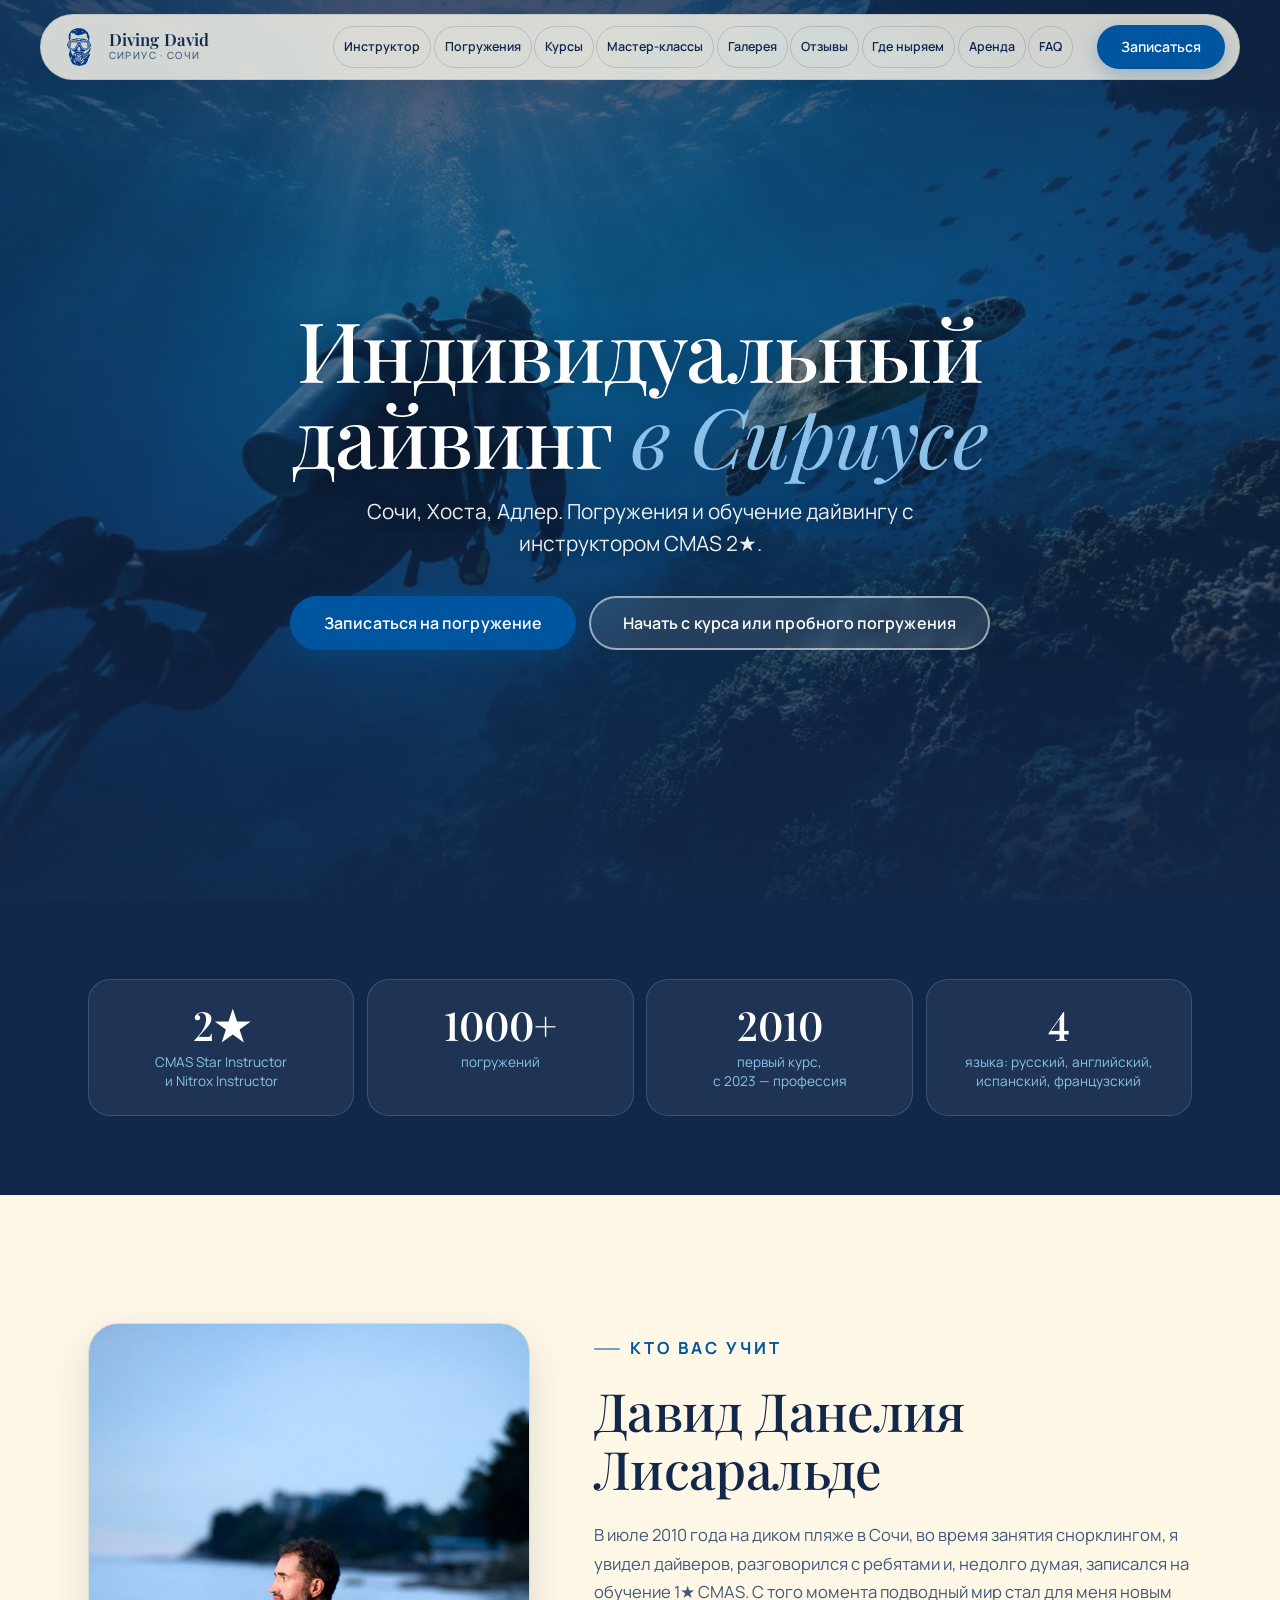
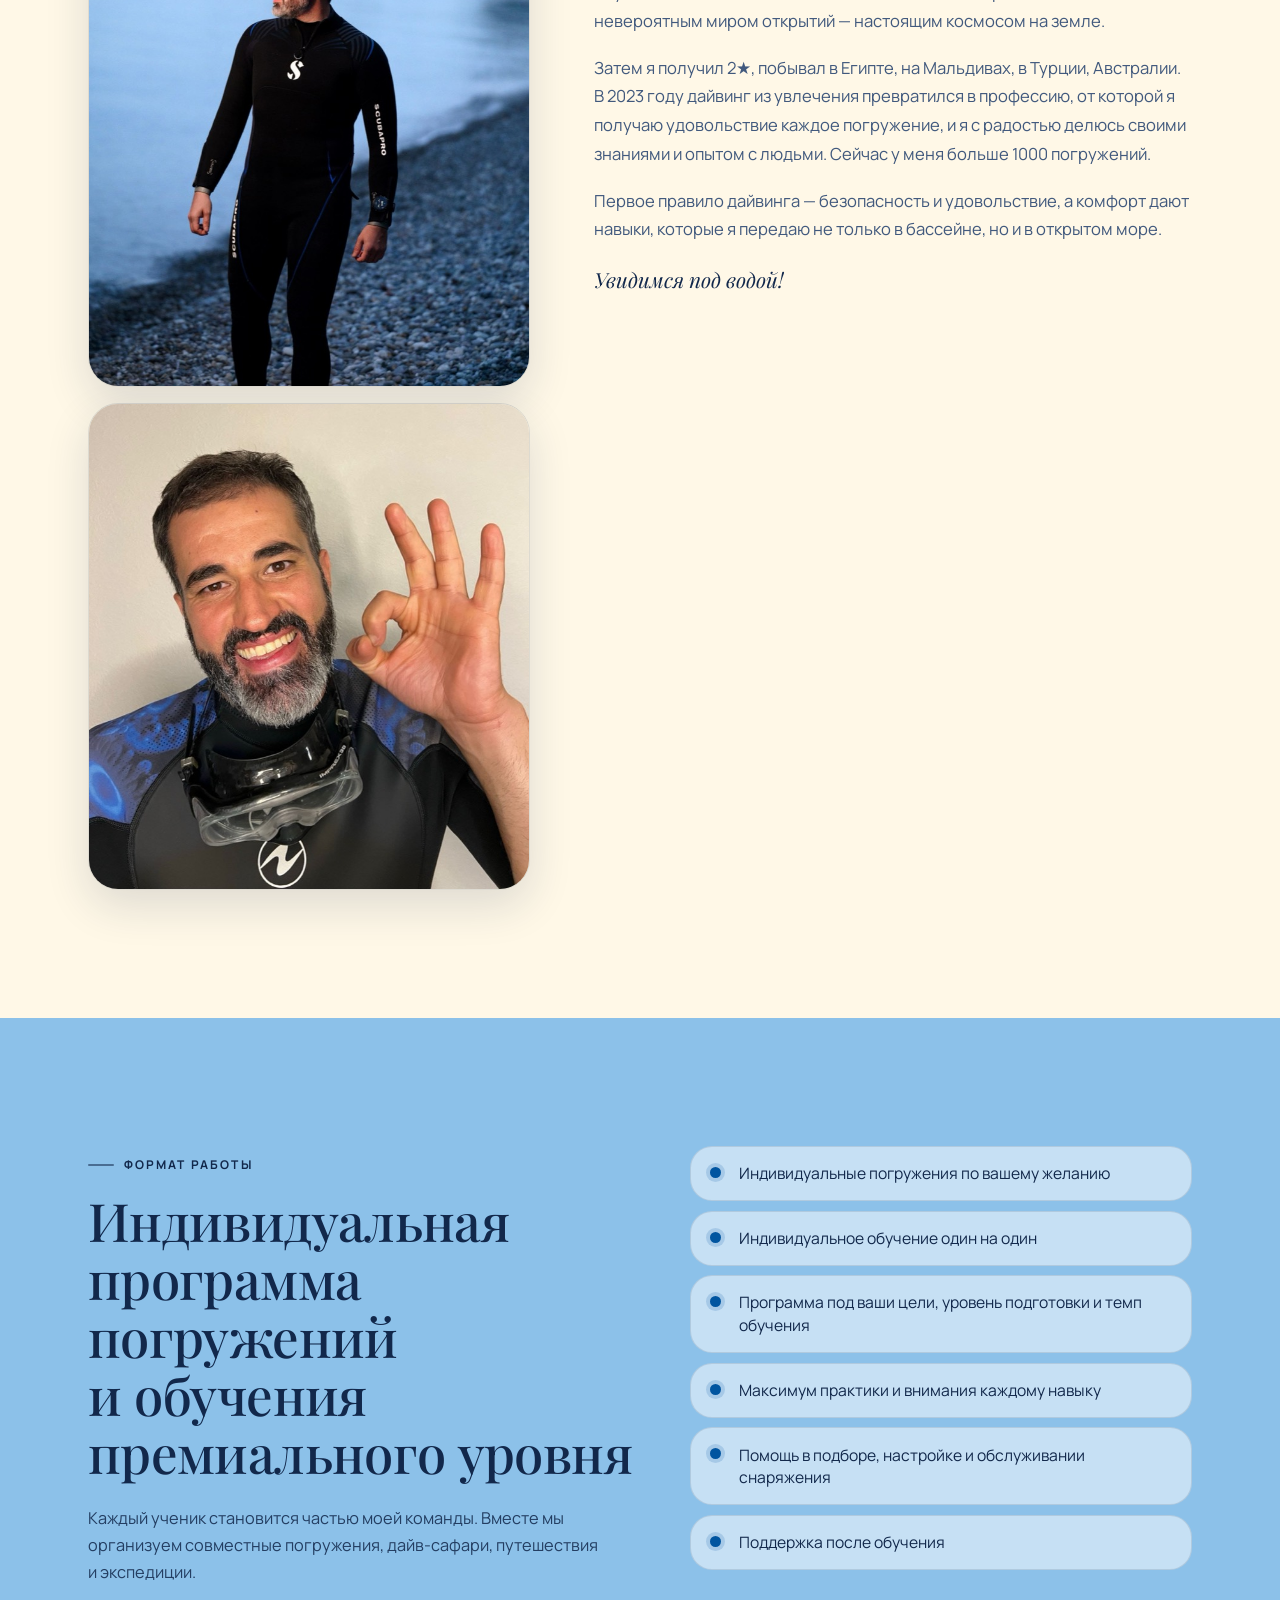
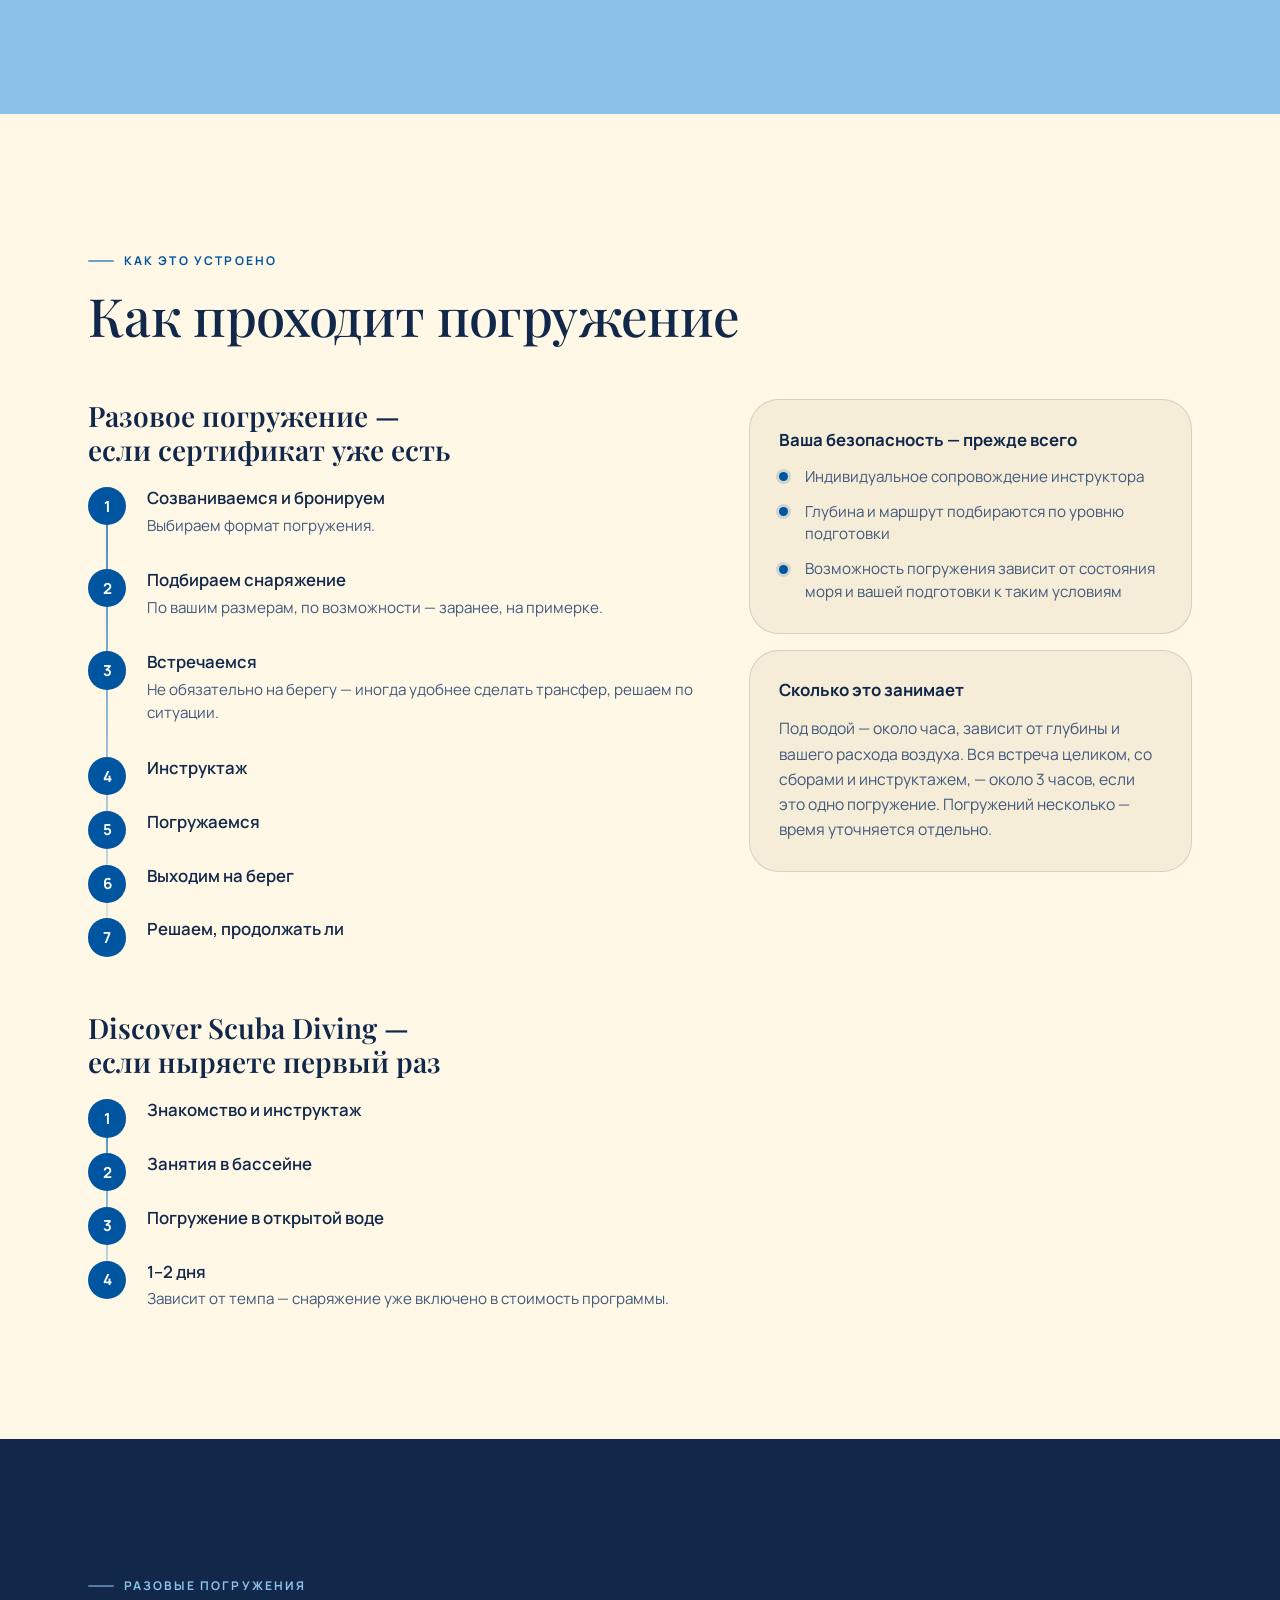
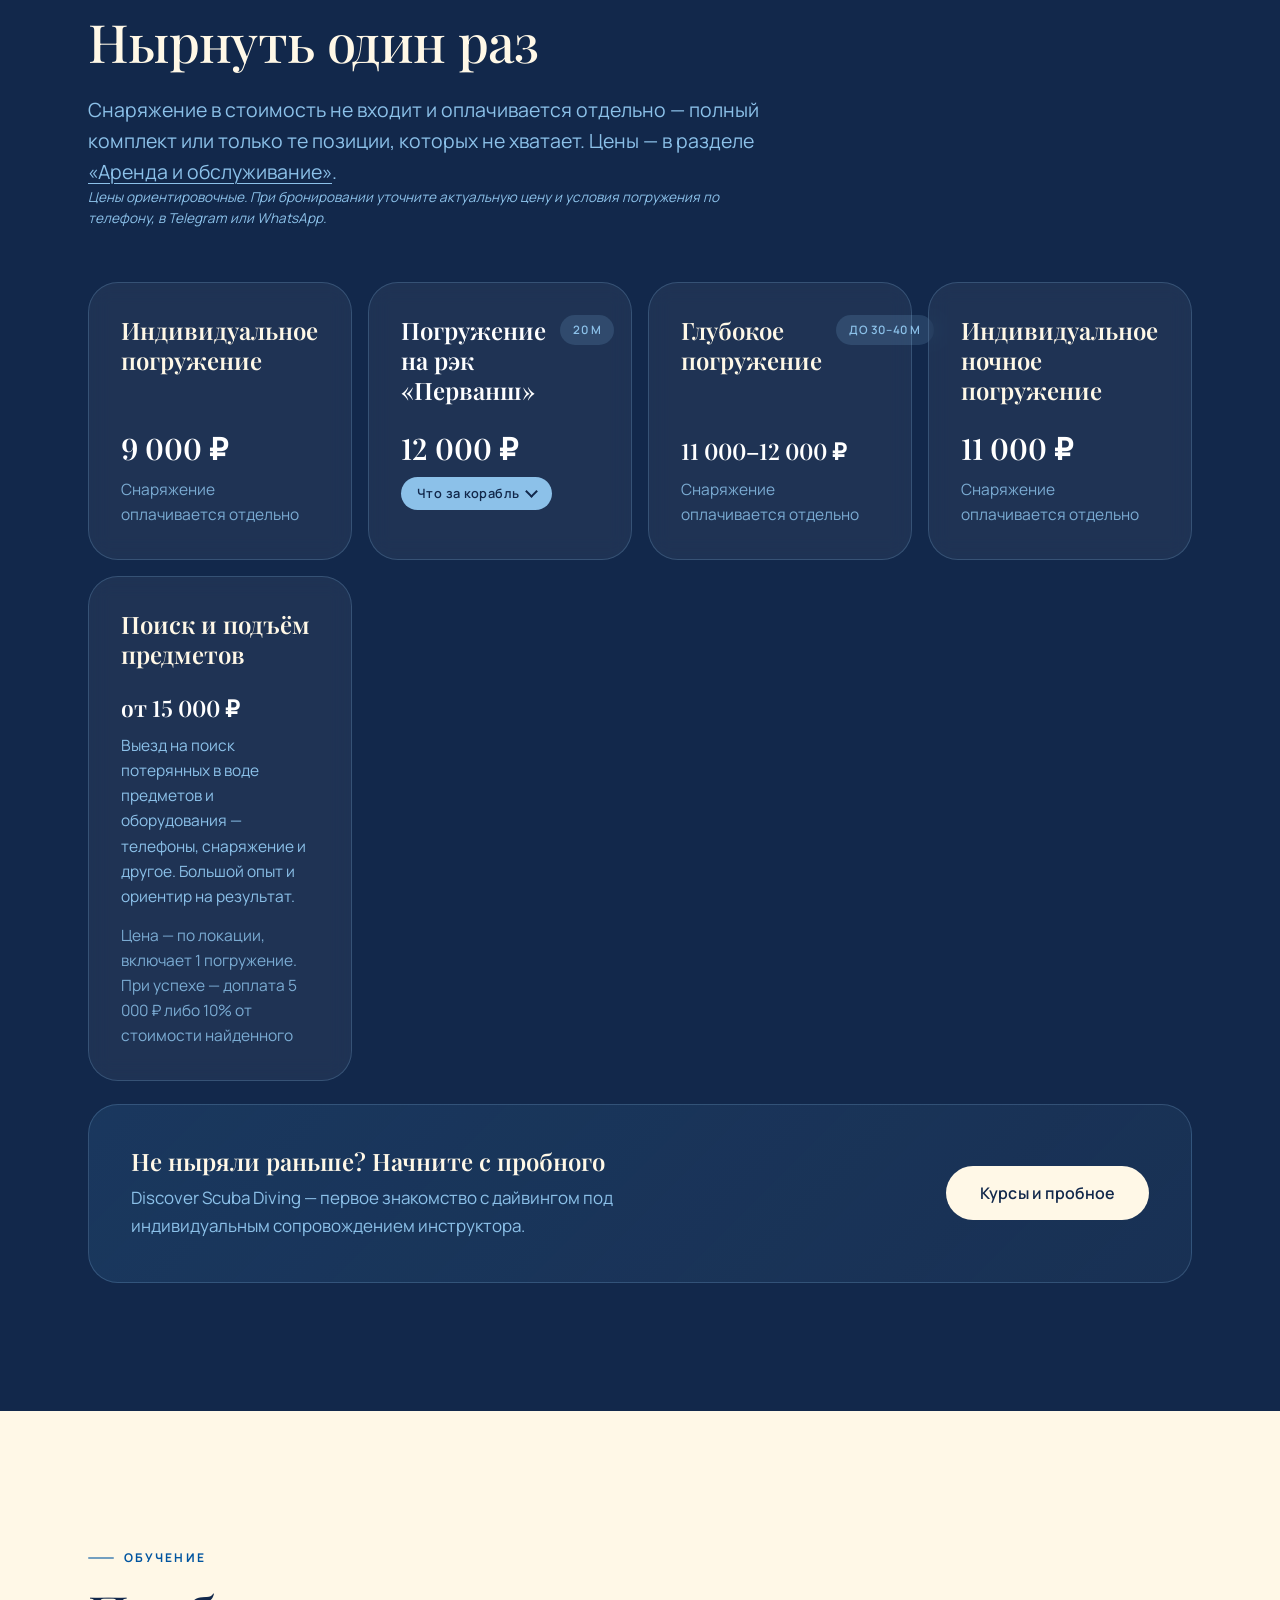
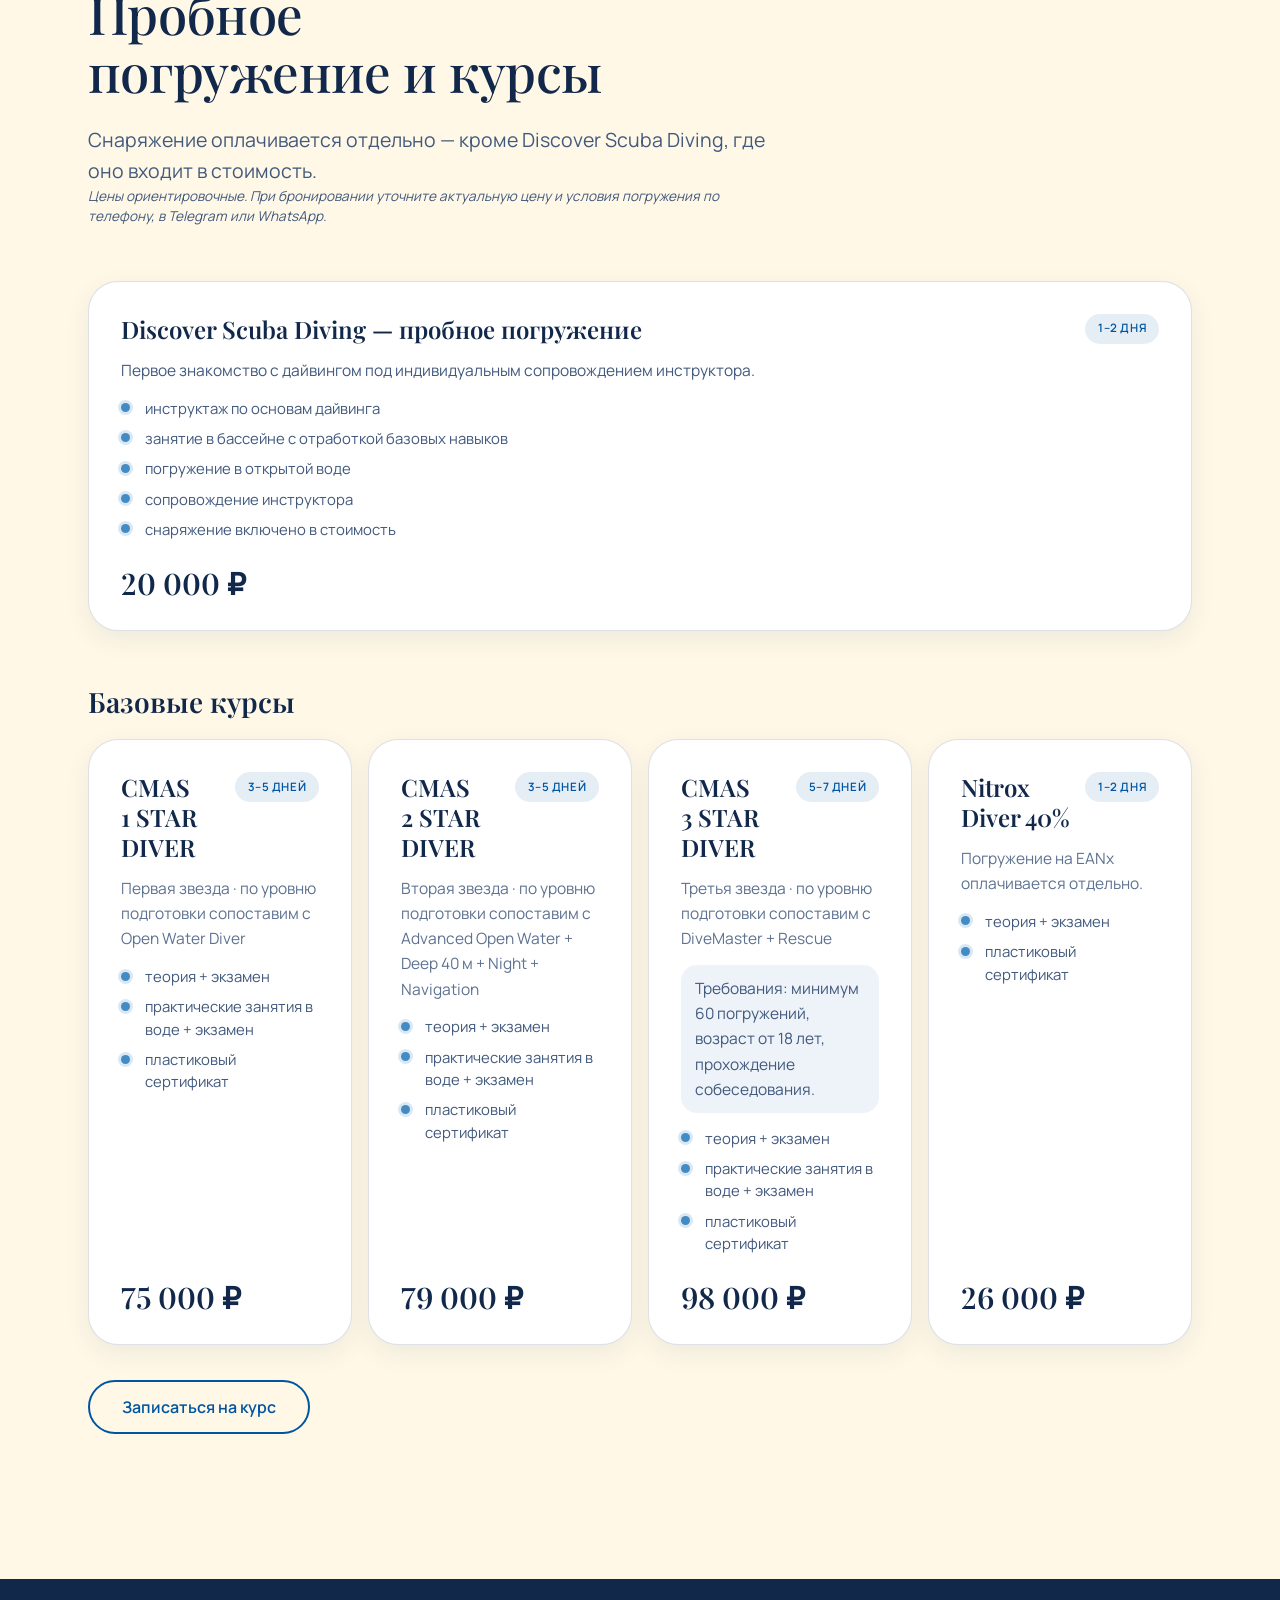
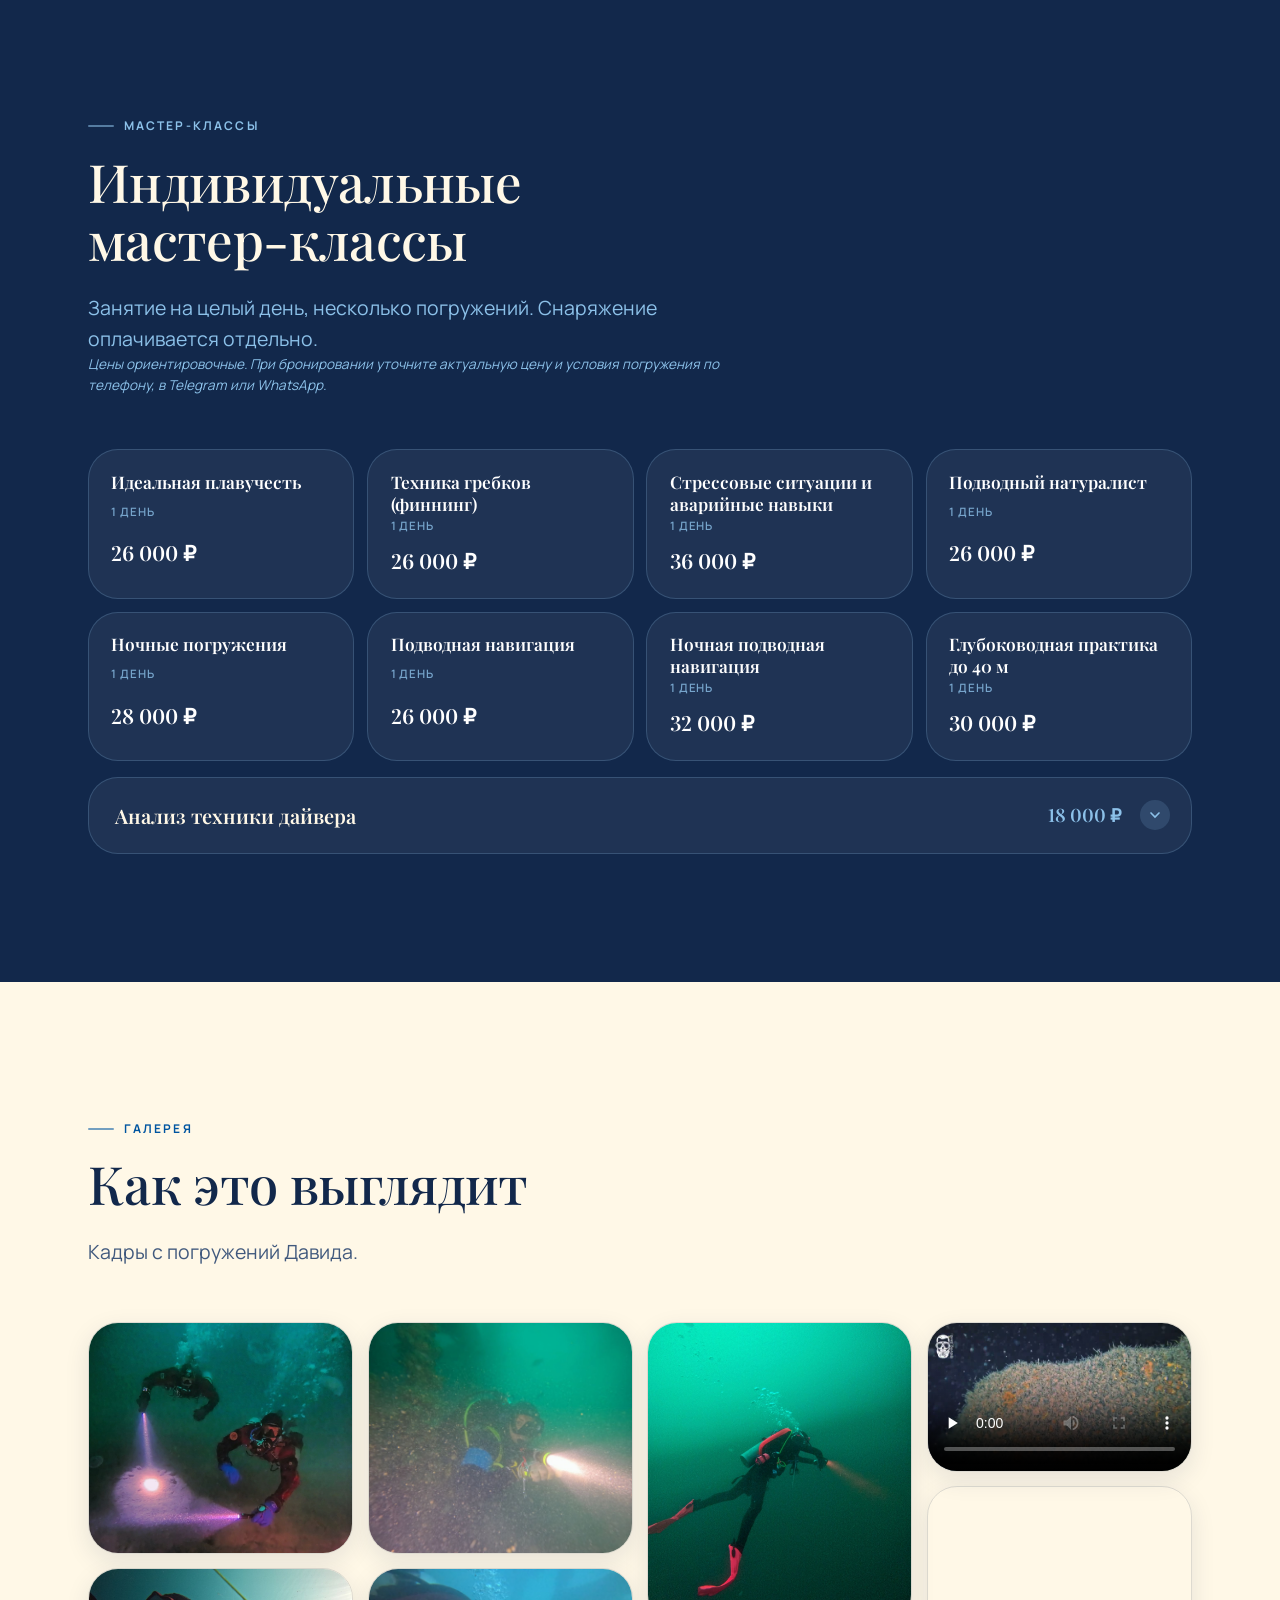
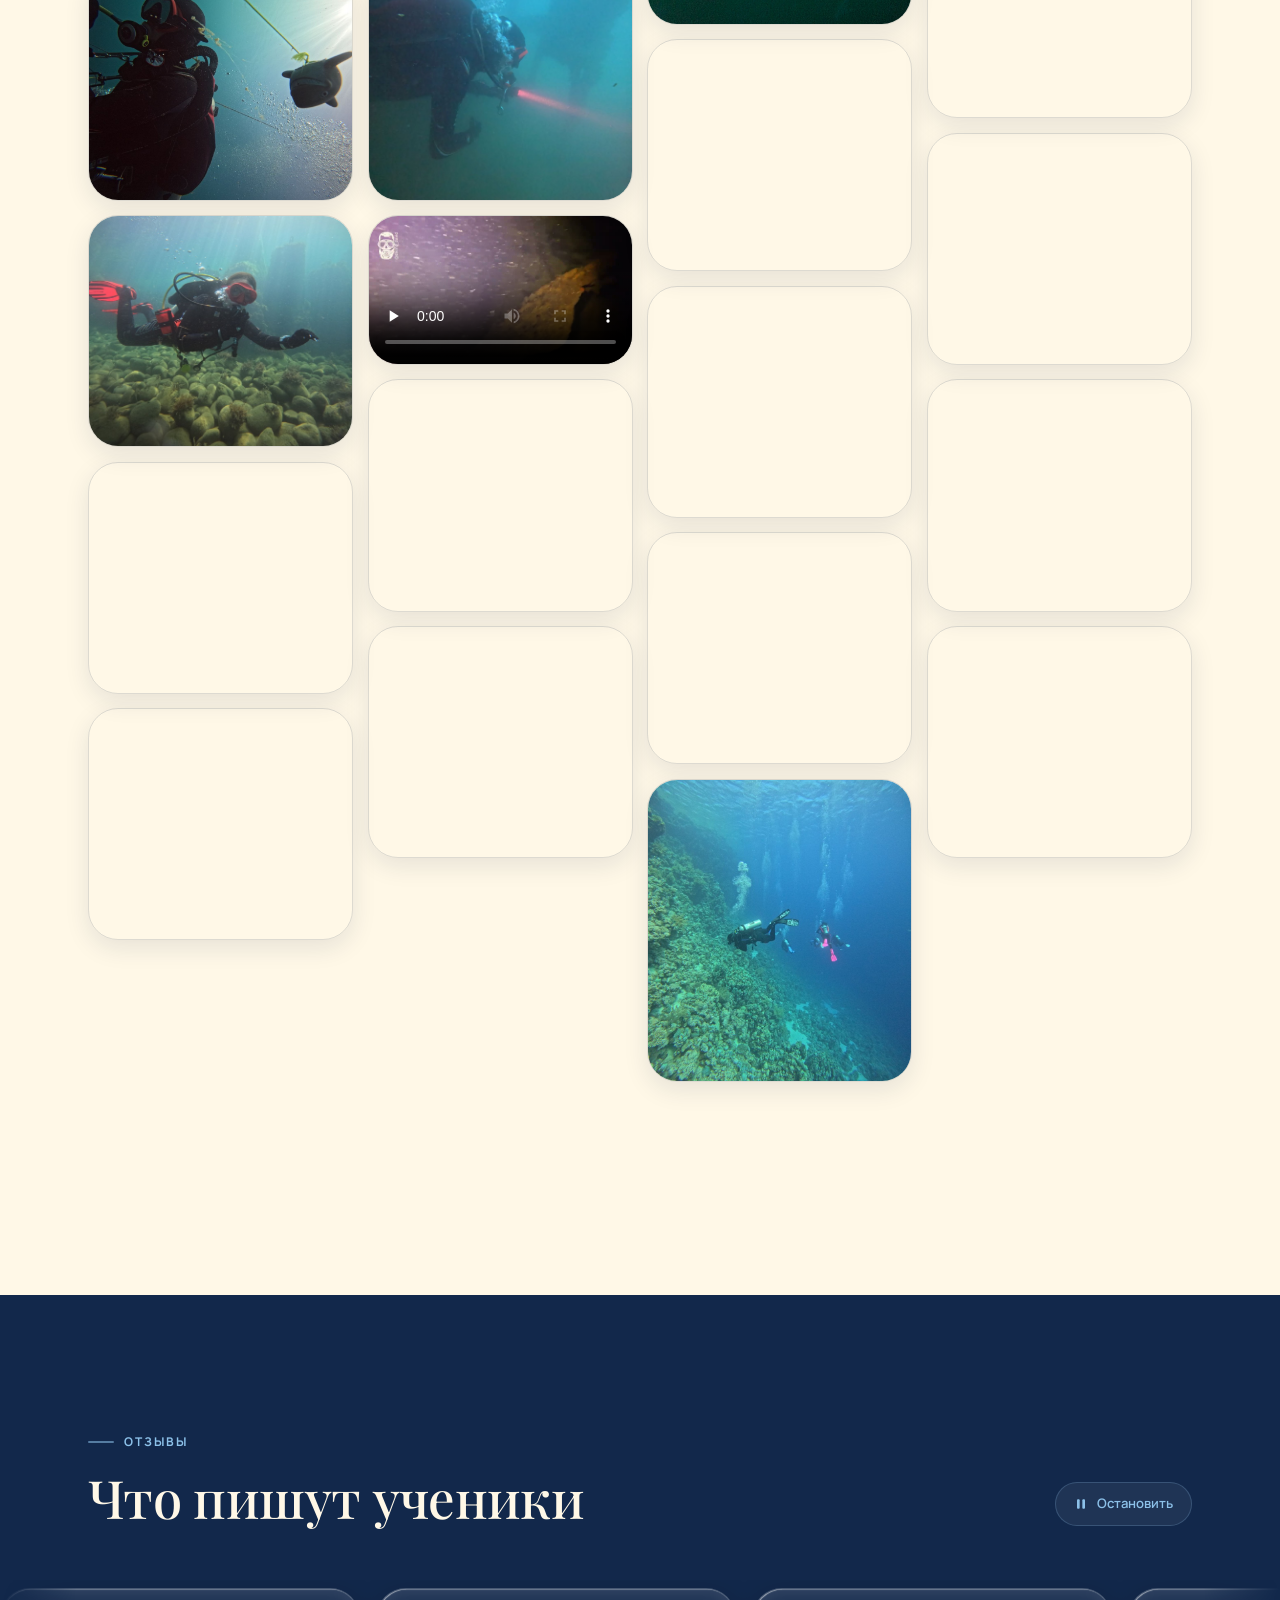
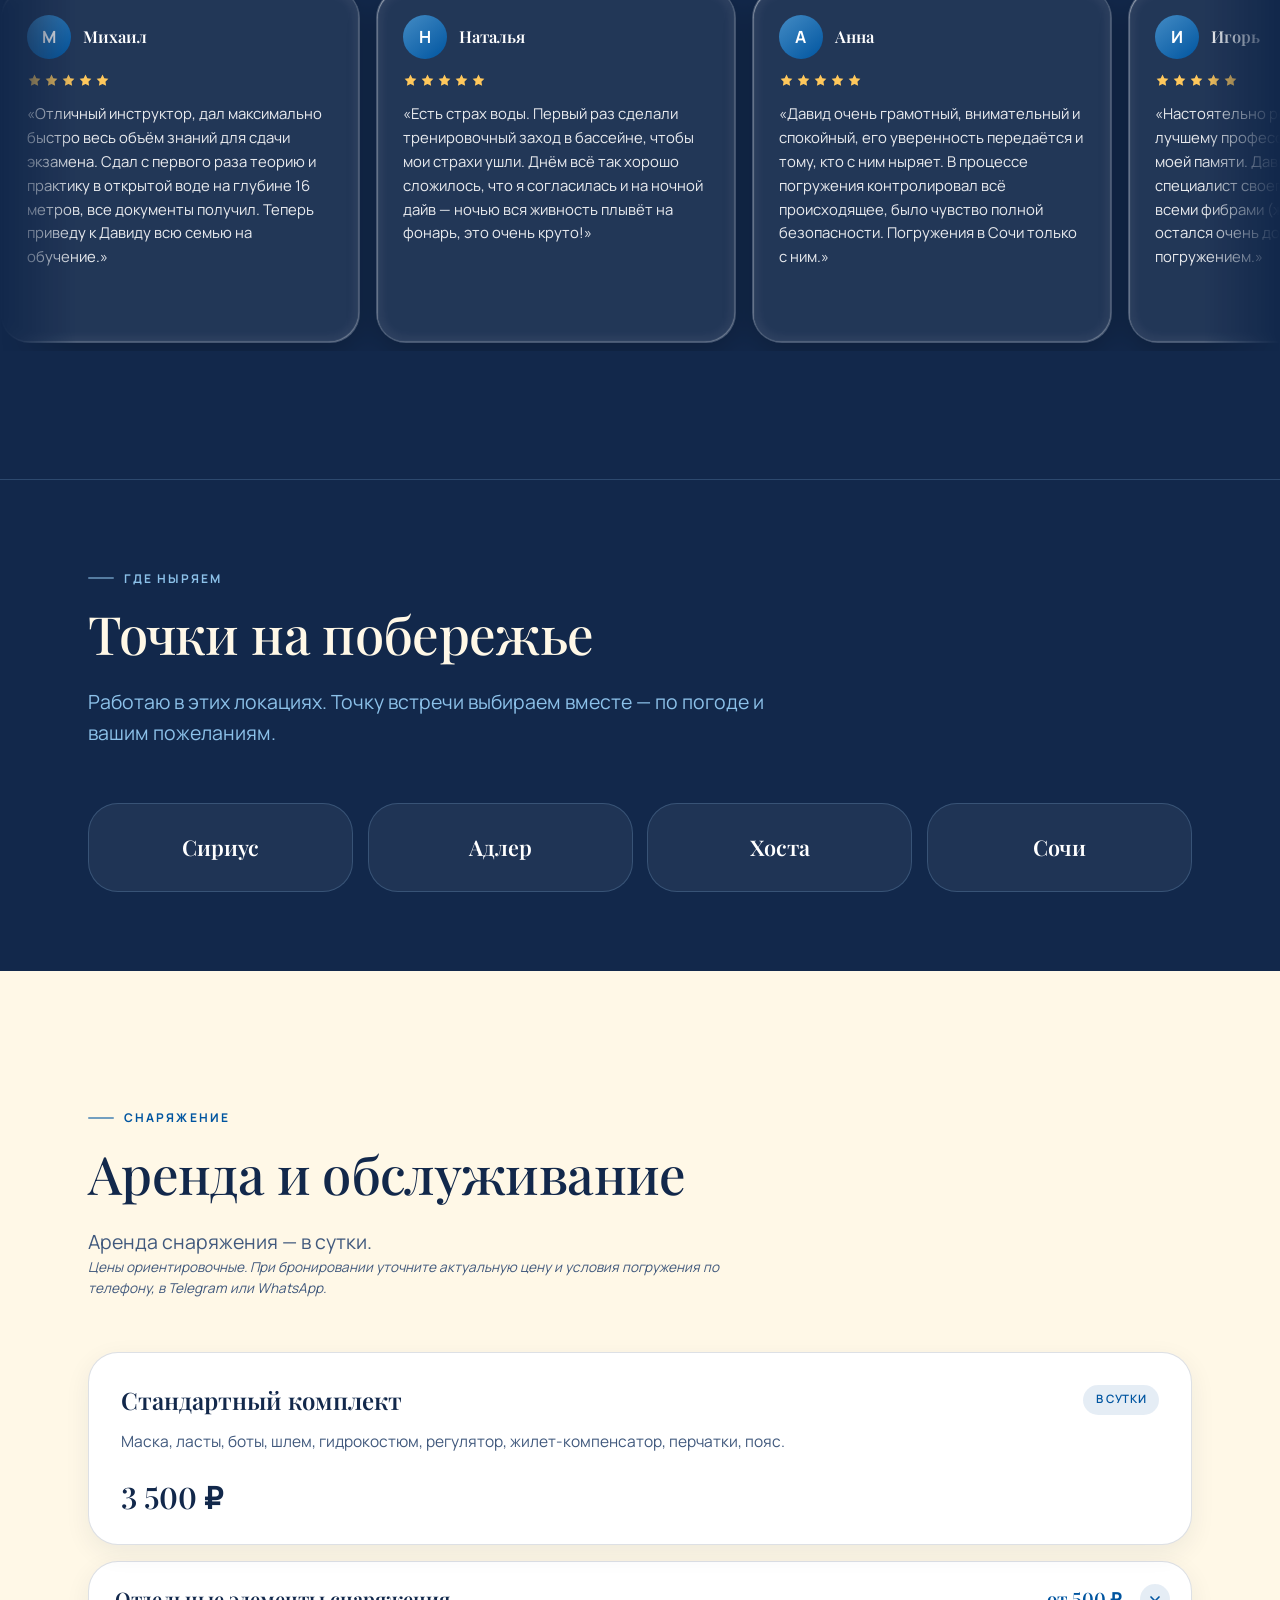
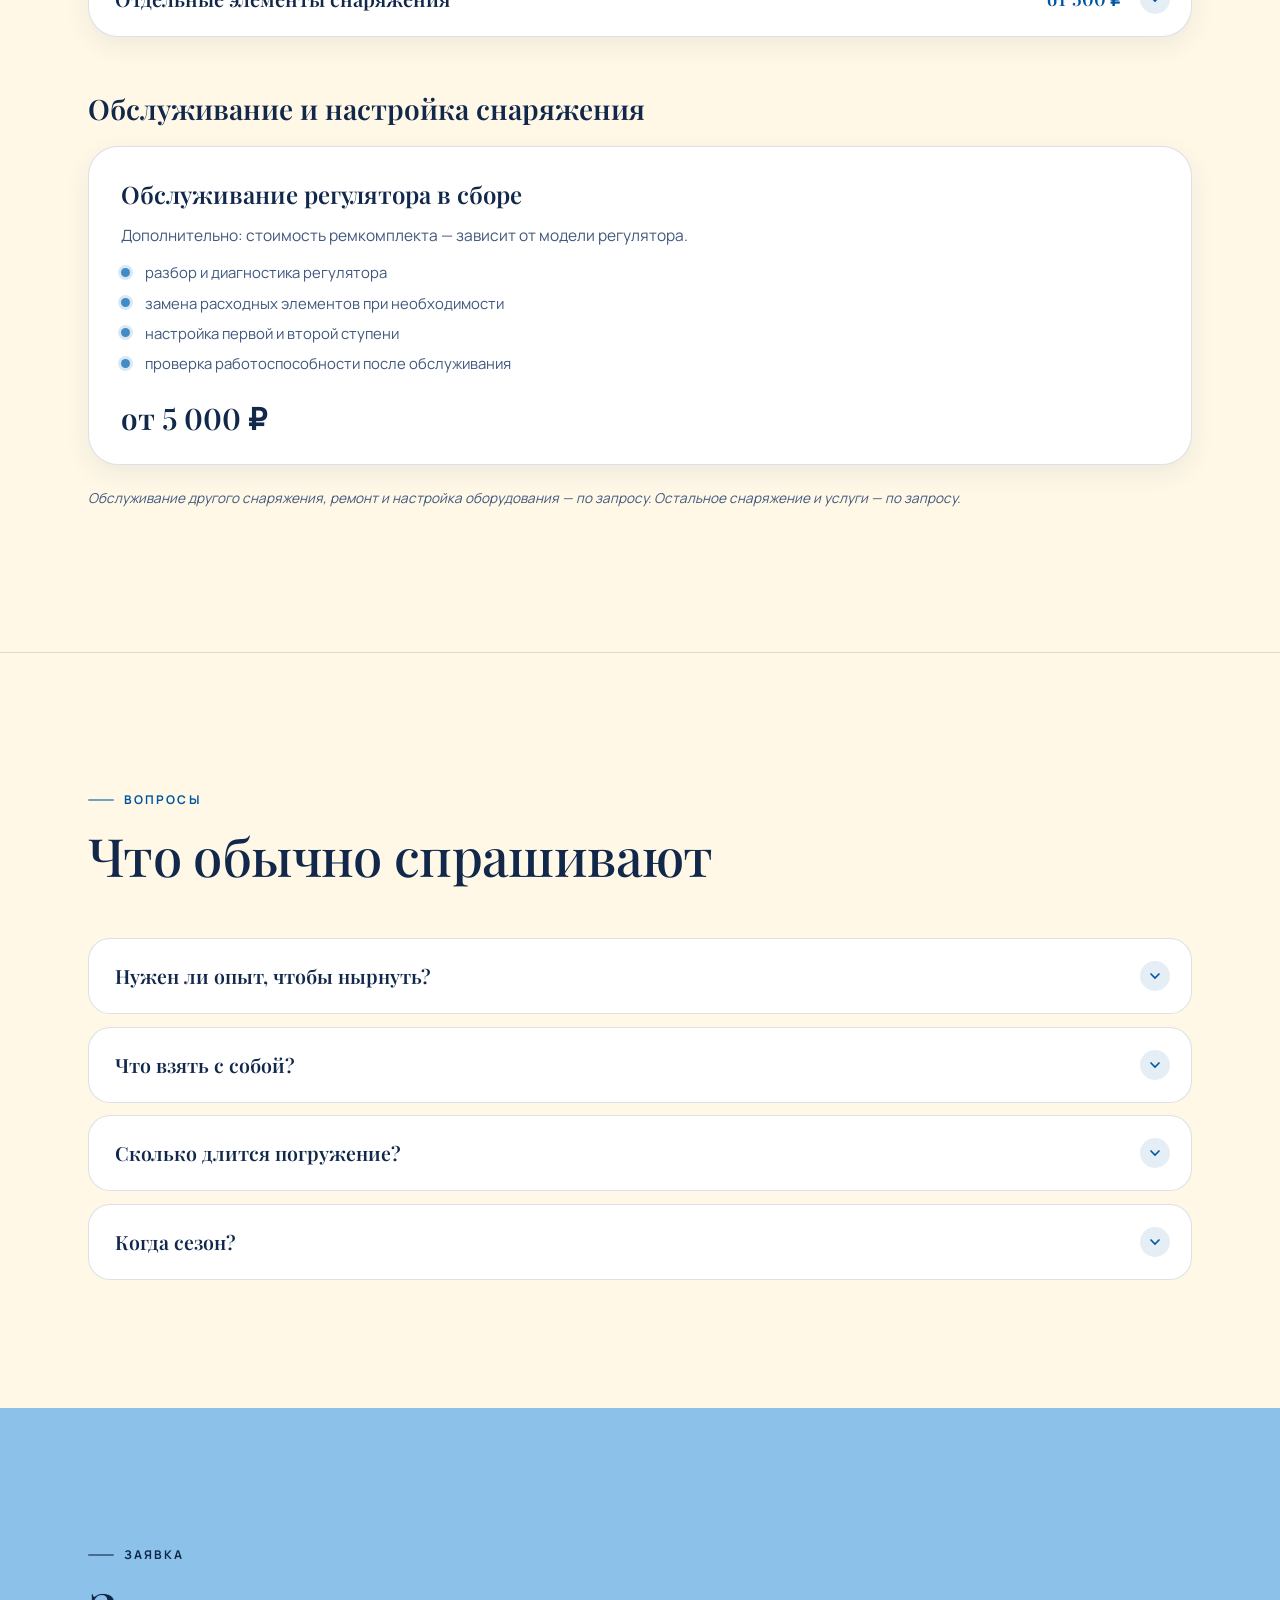
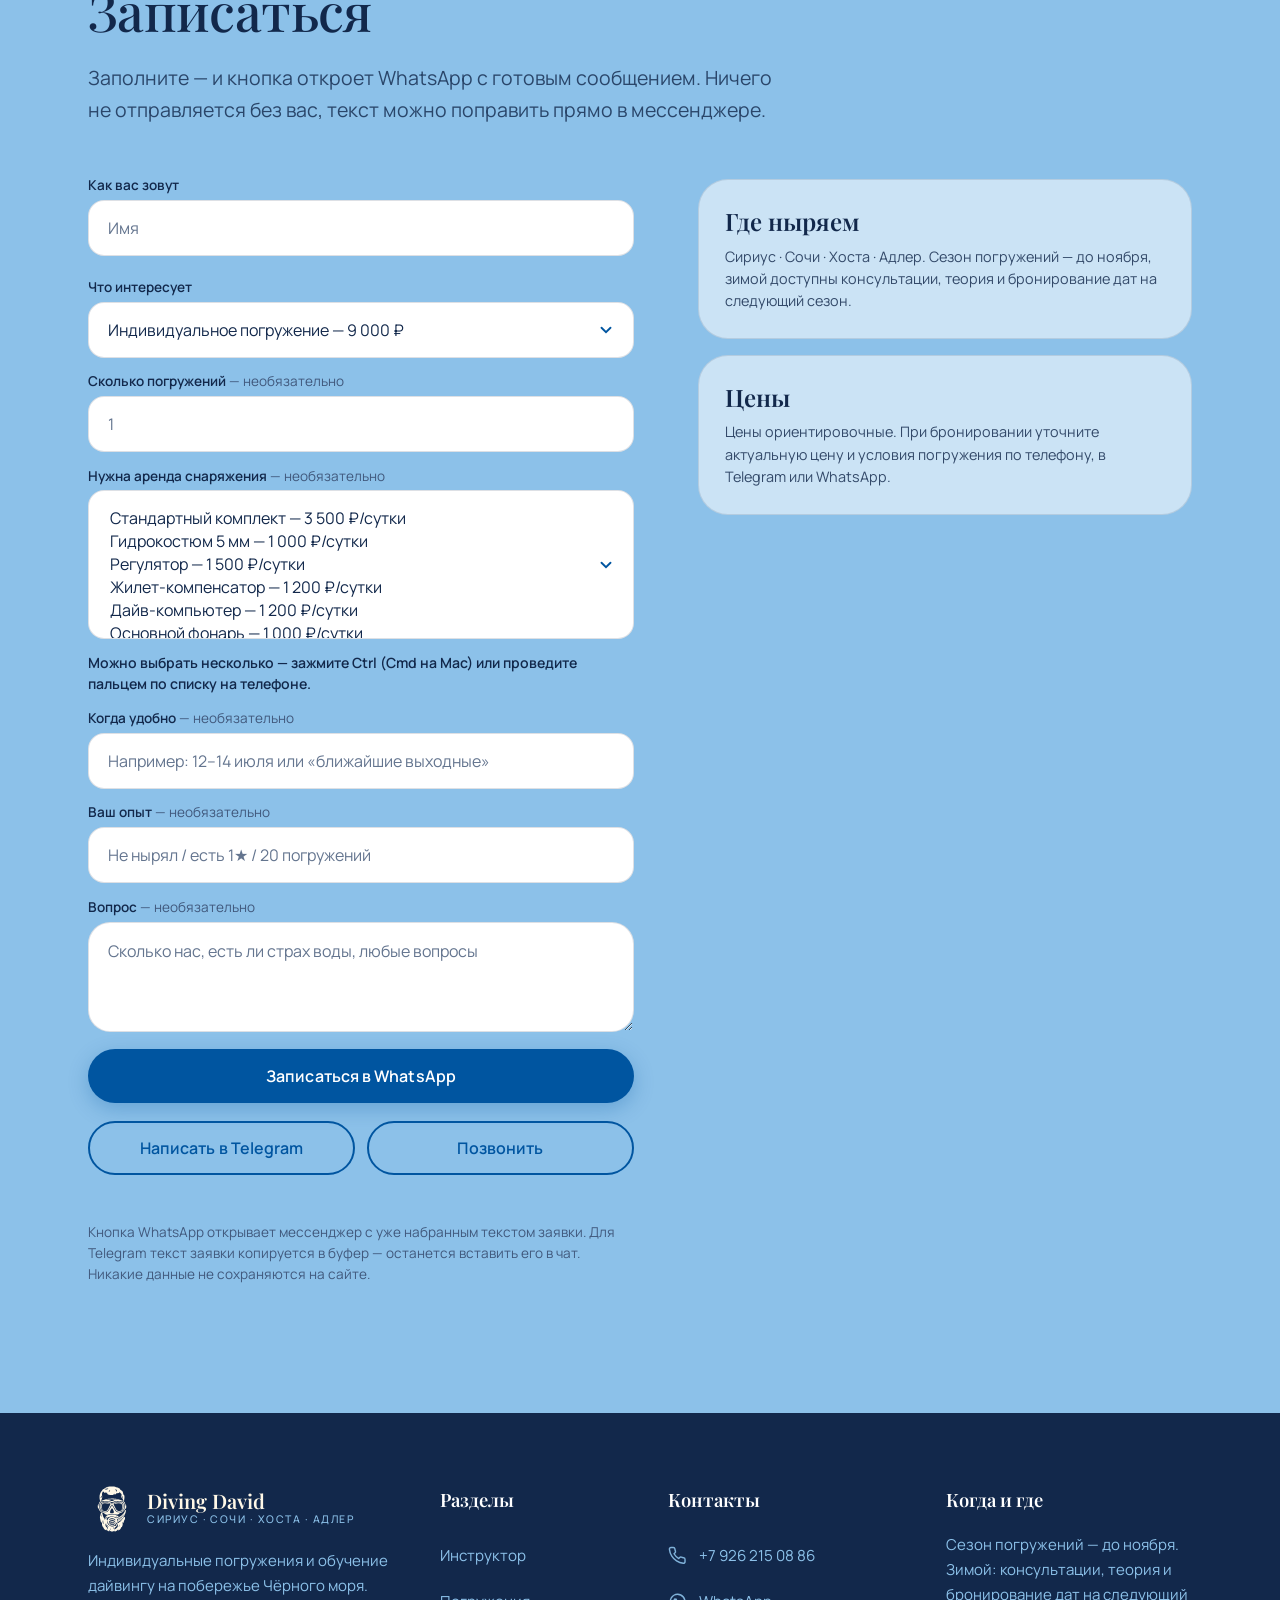
==== commit 09c17bd1: "Раунд правок №5: по голосовому и скриншотам Давида от 23.09 - Дедуп фактов (2★/1000+/2010/языки): бы" ====
--- a/index.html
+++ b/index.html
@@ -30,7 +30,7 @@
      узнаёт о них только после загрузки стилей, и текст дольше стоит без шрифта. -->
 <link rel="stylesheet" href="https://fonts.googleapis.com/css2?family=Manrope:wght@400;500;600;700;800&family=Playfair+Display:ital,wght@0,400;0,500;0,600;0,700;1,400;1,500&display=swap">
 <link rel="preload" as="image" href="img/hero.jpg" fetchpriority="high">
-<link rel="stylesheet" href="styles.css?v=479309ba">
+<link rel="stylesheet" href="styles.css?v=683774b8">
 </head>
 <body>
 
@@ -94,12 +94,6 @@
       <a class="btn btn--primary" href="#contact">Записаться на погружение</a>
       <a class="btn btn--ghost" href="#courses">Начать с курса или пробного погружения</a>
     </div>
-
-    <ul class="hero__meta">
-      <li>CMAS 2★ Instructor</li>
-      <li>Nitrox Instructor</li>
-      <li>1000+ погружений</li>
-    </ul>
   </div>
 </section>
 
@@ -134,14 +128,6 @@
         <p>Затем я получил 2★, побывал в Египте, на Мальдивах, в Турции, Австралии. В 2023 году дайвинг из увлечения превратился в профессию, от которой я получаю удовольствие каждое погружение, и я с радостью делюсь своими знаниями и опытом с людьми. Сейчас у меня больше 1000 погружений.</p>
         <p>Первое правило дайвинга — безопасность и удовольствие, а комфорт дают навыки, которые я передаю не только в бассейне, но и в открытом море.</p>
         <p class="sign">Увидимся под водой!</p>
-
-        <ul class="creds">
-          <li>CMAS 2★ Star Instructor</li>
-          <li>Nitrox Instructor</li>
-          <li>1000+ погружений</li>
-          <li>с 2010 года</li>
-          <li>RU · EN · ES · FR</li>
-        </ul>
       </div>
     </div>
   </div>
@@ -178,6 +164,8 @@
     </div>
 
     <div class="how rise">
+      <div class="how__flows">
+      <h3 class="sub" style="margin-top:0">Разовое погружение — если сертификат уже есть</h3>
       <ol class="how__steps">
         <li>
           <h3 class="how__t">Созваниваемся и бронируем</h3>
@@ -187,11 +175,27 @@
           <h3 class="how__t">Подбираем снаряжение</h3>
           <p>По вашим размерам, по возможности — заранее, на примерке.</p>
         </li>
-        <li><h3 class="how__t">Встречаемся на берегу</h3></li>
+        <li>
+          <h3 class="how__t">Встречаемся</h3>
+          <p>Не обязательно на берегу — иногда удобнее сделать трансфер, решаем по ситуации.</p>
+        </li>
         <li><h3 class="how__t">Инструктаж</h3></li>
         <li><h3 class="how__t">Погружаемся</h3></li>
         <li><h3 class="how__t">Выходим на берег</h3></li>
+        <li><h3 class="how__t">Решаем, продолжать ли</h3></li>
       </ol>
+
+      <h3 class="sub">Discover Scuba Diving — если ныряете первый раз</h3>
+      <ol class="how__steps">
+        <li><h3 class="how__t">Знакомство и инструктаж</h3></li>
+        <li><h3 class="how__t">Занятия в бассейне</h3></li>
+        <li><h3 class="how__t">Погружение в открытой воде</h3></li>
+        <li>
+          <h3 class="how__t">1–2 дня</h3>
+          <p>Зависит от темпа — снаряжение уже включено в стоимость программы.</p>
+        </li>
+      </ol>
+      </div>
 
       <div class="how__side">
         <aside class="safe">
@@ -205,9 +209,9 @@
 
         <aside class="safe safe--dur">
           <h3 class="safe__t">Сколько это занимает</h3>
-          <p class="how__dur">В среднем — около 3 часов,
-            если это одно погружение с одним человеком. Если погружений несколько или
-            формат другой — длительность уточняется отдельно.</p>
+          <p class="how__dur">Под водой — около часа, зависит от глубины и вашего
+            расхода воздуха. Вся встреча целиком, со сборами и инструктажем, — около
+            3 часов, если это одно погружение. Погружений несколько — время уточняется отдельно.</p>
         </aside>
       </div>
     </div>
@@ -311,6 +315,13 @@
         <p class="card__price">11 000&nbsp;₽</p>
         <p class="card__note">Снаряжение оплачивается отдельно</p>
       </article>
+
+      <article class="card">
+        <div class="card__top"><h3 class="h3">Поиск и подъём предметов</h3></div>
+        <p class="card__price card__price--sm">от 15 000&nbsp;₽</p>
+        <p>Выезд на поиск потерянных в воде предметов и оборудования — телефоны, снаряжение и другое. Большой опыт и ориентир на результат.</p>
+        <p class="card__note">Цена — по локации, включает 1 погружение. При успехе — доплата 5 000 ₽ либо 10% от стоимости найденного</p>
+      </article>
     </div>
 
     <div class="bridge rise">
@@ -519,30 +530,35 @@
   <div class="marquee rise" id="marquee">
     <div class="marquee__row">
       <article class="rev">
+        <button class="rev__b" type="button" aria-label="Читать целиком — отзыв Михаила"></button>
         <div class="rev__h"><span class="rev__av" aria-hidden="true">М</span><span class="rev__n">Михаил</span></div>
         <div class="rev__stars" role="img" aria-label="5 из 5"><svg><use href="#st"></use></svg><svg><use href="#st"></use></svg><svg><use href="#st"></use></svg><svg><use href="#st"></use></svg><svg><use href="#st"></use></svg></div>
         <blockquote>«Отличный инструктор, дал максимально быстро весь объём знаний для сдачи экзамена. Сдал с первого раза теорию и практику в открытой воде на глубине 16 метров, все документы получил. Теперь приведу к Давиду всю семью на обучение.»</blockquote>
       </article>
 
       <article class="rev">
+        <button class="rev__b" type="button" aria-label="Читать целиком — отзыв Натальи"></button>
         <div class="rev__h"><span class="rev__av" aria-hidden="true">Н</span><span class="rev__n">Наталья</span></div>
         <div class="rev__stars" role="img" aria-label="5 из 5"><svg><use href="#st"></use></svg><svg><use href="#st"></use></svg><svg><use href="#st"></use></svg><svg><use href="#st"></use></svg><svg><use href="#st"></use></svg></div>
         <blockquote>«Есть страх воды. Первый раз сделали тренировочный заход в бассейне, чтобы мои страхи ушли. Днём всё так хорошо сложилось, что я согласилась и на ночной дайв — ночью вся живность плывёт на фонарь, это очень круто!»</blockquote>
       </article>
 
       <article class="rev">
+        <button class="rev__b" type="button" aria-label="Читать целиком — отзыв Анны"></button>
         <div class="rev__h"><span class="rev__av" aria-hidden="true">А</span><span class="rev__n">Анна</span></div>
         <div class="rev__stars" role="img" aria-label="5 из 5"><svg><use href="#st"></use></svg><svg><use href="#st"></use></svg><svg><use href="#st"></use></svg><svg><use href="#st"></use></svg><svg><use href="#st"></use></svg></div>
         <blockquote>«Давид очень грамотный, внимательный и спокойный, его уверенность передаётся и тому, кто с ним ныряет. В процессе погружения контролировал всё происходящее, было чувство полной безопасности. Погружения в Сочи только с ним.»</blockquote>
       </article>
 
       <article class="rev">
+        <button class="rev__b" type="button" aria-label="Читать целиком — отзыв Игоря"></button>
         <div class="rev__h"><span class="rev__av" aria-hidden="true">И</span><span class="rev__n">Игорь</span></div>
         <div class="rev__stars" role="img" aria-label="5 из 5"><svg><use href="#st"></use></svg><svg><use href="#st"></use></svg><svg><use href="#st"></use></svg><svg><use href="#st"></use></svg><svg><use href="#st"></use></svg></div>
         <blockquote>«Настоятельно рекомендую обратиться к лучшему профессиональному дайверу на моей памяти. Давид очень опытный специалист своего дела и любит дайвинг всеми фибрами (жабрами) своей души. Я остался очень доволен своим погружением.»</blockquote>
       </article>
 
       <article class="rev">
+        <button class="rev__b" type="button" aria-label="Читать целиком — отзыв Ольги"></button>
         <div class="rev__h"><span class="rev__av" aria-hidden="true">О</span><span class="rev__n">Ольга</span></div>
         <div class="rev__stars" role="img" aria-label="5 из 5"><svg><use href="#st"></use></svg><svg><use href="#st"></use></svg><svg><use href="#st"></use></svg><svg><use href="#st"></use></svg><svg><use href="#st"></use></svg></div>
         <blockquote>«Отдельно хочу отметить внимание и терпение со стороны Давида. Сложнейшие, как оказалось, для меня упражнения были отработаны до автоматизма в бассейне, а в море сданы нормативы для получения 1 звезды — и сданы успешно! Всё предоставляемое оборудование высококачественное, надёжное и современное.»</blockquote>
@@ -558,15 +574,14 @@
     <div class="head rise">
       <p class="eyebrow">Где ныряем</p>
       <h2 class="h2">Точки на побережье</h2>
-      <p class="lede">Постоянной базы нет — приезжаю туда, где в этот день лучше погружаться. Точную точку встречи присылаю перед погружением: выбираю исходя из условий дня.</p>
-    </div>
-
-    <p class="geo__lead rise">Работаем в этих локациях:</p>
+      <p class="lede">Работаю в этих локациях. Точку встречи выбираем вместе — по погоде и вашим пожеланиям.</p>
+    </div>
+
     <div class="geo rise">
-      <div class="geo__i"><b>Сириус</b><span>Чаще всего</span></div>
+      <div class="geo__i"><b>Сириус</b></div>
       <div class="geo__i"><b>Адлер</b></div>
       <div class="geo__i"><b>Хоста</b></div>
-      <div class="geo__i"><b>Сочи</b><span>По согласованию</span></div>
+      <div class="geo__i"><b>Сочи</b></div>
     </div>
   </div>
 </section>
@@ -643,11 +658,11 @@
       </details>
       <details>
         <summary>Что взять с собой?</summary>
-        <p>Купальник или плавки, полотенце, сменную одежду и воду. Снаряжение есть у меня — гидрокостюм, маска, ласты, компенсатор, регулятор, баллон. В стоимость погружения оно не входит: оплачивается отдельно, можно взять полный комплект, а можно только то, чего не хватает. Исключение — Discover Scuba Diving, там снаряжение уже включено в цену.</p>
+        <p>Купальник или плавки, полотенце, сменную одежду и воду. Всё остальное снаряжение — по договорённости, если необходимо, предоставляется в аренду (подробности и цены — в разделе «Аренда и обслуживание»). Исключение — Discover Scuba Diving: там снаряжение уже включено в цену услуги.</p>
       </details>
       <details>
         <summary>Сколько длится погружение?</summary>
-        <p>В среднем — около 3 часов, если это одно погружение с одним человеком. Если погружений несколько или формат другой — длительность уточняется отдельно.</p>
+        <p>Под водой мы проводим около часа — точнее зависит от глубины и вашего расхода воздуха. А вот вся встреча целиком, с учётом подбора снаряжения, инструктажа и выхода на берег, занимает около 3 часов, если это одно погружение. Погружений несколько или формат другой — время уточняется отдельно.</p>
       </details>
       <details>
         <summary>Когда сезон?</summary>
@@ -682,6 +697,7 @@
               <option>Погружение на рэк «Перванш», 20 м — 12 000 ₽</option>
               <option>Глубокое погружение до 30–40 м — 11 000–12 000 ₽</option>
               <option>Индивидуальное ночное погружение — 11 000 ₽</option>
+              <option>Поиск и подъём предметов — от 15 000 ₽</option>
             </optgroup>
             <optgroup label="Пробное и курсы">
               <option>Discover Scuba Diving — 20 000 ₽</option>
@@ -701,25 +717,7 @@
               <option>Глубоководная практика до 40 м — 30 000 ₽</option>
               <option>Анализ техники дайвера — 18 000 ₽</option>
             </optgroup>
-            <optgroup label="Аренда снаряжения">
-              <option>Стандартный комплект — 3 500 ₽/сутки</option>
-              <option>Гидрокостюм 5 мм — 1 000 ₽/сутки</option>
-              <option>Регулятор — 1 500 ₽/сутки</option>
-              <option>Жилет-компенсатор — 1 200 ₽/сутки</option>
-              <option>Дайв-компьютер — 1 200 ₽/сутки</option>
-              <option>Основной фонарь — 1 000 ₽/сутки</option>
-              <option>Ласты — 700 ₽/сутки</option>
-              <option>Боты — 700 ₽/сутки</option>
-              <option>Куртка-утеплитель — 700 ₽/сутки</option>
-              <option>Перчатки — 500 ₽/сутки</option>
-              <option>Маска — 500 ₽/сутки</option>
-              <option>Шлем — 500 ₽/сутки</option>
-              <option>Бэкап-фонарь — 500 ₽/сутки</option>
-              <option>Буй с катушкой — 500 ₽/сутки</option>
-              <option>Компас — 500 ₽/сутки</option>
-              <option>Сумка для снаряжения — 500 ₽/сутки</option>
-            </optgroup>
-            <optgroup label="Обслуживание">
+            <optgroup label="Обслуживание снаряжения">
               <option>Обслуживание регулятора в сборе — от 5 000 ₽</option>
               <option>Обслуживание другого снаряжения — по запросу</option>
             </optgroup>
@@ -727,6 +725,34 @@
               <option>Пока не решил, нужна консультация</option>
             </optgroup>
           </select>
+        </div>
+
+        <div class="field">
+          <label for="f-qty">Сколько погружений <span>— необязательно</span></label>
+          <input id="f-qty" name="qty" type="number" min="1" max="20" placeholder="1">
+        </div>
+
+        <div class="field">
+          <label for="f-gear">Нужна аренда снаряжения <span>— необязательно</span></label>
+          <select id="f-gear" name="gear" multiple size="5">
+            <option>Стандартный комплект — 3 500 ₽/сутки</option>
+            <option>Гидрокостюм 5 мм — 1 000 ₽/сутки</option>
+            <option>Регулятор — 1 500 ₽/сутки</option>
+            <option>Жилет-компенсатор — 1 200 ₽/сутки</option>
+            <option>Дайв-компьютер — 1 200 ₽/сутки</option>
+            <option>Основной фонарь — 1 000 ₽/сутки</option>
+            <option>Ласты — 700 ₽/сутки</option>
+            <option>Боты — 700 ₽/сутки</option>
+            <option>Куртка-утеплитель — 700 ₽/сутки</option>
+            <option>Перчатки — 500 ₽/сутки</option>
+            <option>Маска — 500 ₽/сутки</option>
+            <option>Шлем — 500 ₽/сутки</option>
+            <option>Бэкап-фонарь — 500 ₽/сутки</option>
+            <option>Буй с катушкой — 500 ₽/сутки</option>
+            <option>Компас — 500 ₽/сутки</option>
+            <option>Сумка для снаряжения — 500 ₽/сутки</option>
+          </select>
+          <p class="form__hint" style="margin:.35rem 0 0">Можно выбрать несколько — зажмите Ctrl (Cmd на Mac) или проведите пальцем по списку на телефоне.</p>
         </div>
 
         <div class="field">
@@ -846,6 +872,29 @@
          stroke-width="2.2" stroke-linecap="round" stroke-linejoin="round"><path d="M15 5l-7 7 7 7"/></svg>
   </button>
   <button class="lb__a lb__a--n" id="lbNx" type="button" aria-label="Следующее фото">
+    <svg viewBox="0 0 24 24" aria-hidden="true" fill="none" stroke="currentColor"
+         stroke-width="2.2" stroke-linecap="round" stroke-linejoin="round"><path d="M9 5l7 7-7 7"/></svg>
+  </button>
+</dialog>
+
+<dialog class="lb lb--rev" id="revLb" aria-label="Просмотр отзыва">
+  <div class="lb__stage">
+    <article class="revCard">
+      <div class="rev__h"><span class="rev__av" id="revLbAv" aria-hidden="true"></span><span class="rev__n" id="revLbN"></span></div>
+      <div class="rev__stars" id="revLbStars" role="img"></div>
+      <blockquote id="revLbQ"></blockquote>
+    </article>
+  </div>
+  <p class="lb__n" id="revLbNum" aria-live="polite"></p>
+  <button class="lb__x" id="revLbX" type="button" aria-label="Закрыть отзыв">
+    <svg viewBox="0 0 24 24" aria-hidden="true" fill="none" stroke="currentColor"
+         stroke-width="2.2" stroke-linecap="round"><path d="M6 6l12 12M18 6L6 18"/></svg>
+  </button>
+  <button class="lb__a lb__a--p" id="revLbP" type="button" aria-label="Предыдущий отзыв">
+    <svg viewBox="0 0 24 24" aria-hidden="true" fill="none" stroke="currentColor"
+         stroke-width="2.2" stroke-linecap="round" stroke-linejoin="round"><path d="M15 5l-7 7 7 7"/></svg>
+  </button>
+  <button class="lb__a lb__a--n" id="revLbNx" type="button" aria-label="Следующий отзыв">
     <svg viewBox="0 0 24 24" aria-hidden="true" fill="none" stroke="currentColor"
          stroke-width="2.2" stroke-linecap="round" stroke-linejoin="round"><path d="M9 5l7 7-7 7"/></svg>
   </button>
@@ -871,6 +920,7 @@
     {"@type":"Offer","name":"Индивидуальное погружение","price":"9000","priceCurrency":"RUB"},
     {"@type":"Offer","name":"Погружение на рэк «Перванш» (20 м)","price":"12000","priceCurrency":"RUB"},
     {"@type":"Offer","name":"Ночное погружение","price":"11000","priceCurrency":"RUB"},
+    {"@type":"Offer","name":"Поиск и подъём предметов","price":"15000","priceCurrency":"RUB"},
     {"@type":"Offer","name":"Discover Scuba Diving","price":"20000","priceCurrency":"RUB"},
     {"@type":"Offer","name":"CMAS 1 STAR DIVER","price":"75000","priceCurrency":"RUB"},
     {"@type":"Offer","name":"CMAS 2 STAR DIVER","price":"79000","priceCurrency":"RUB"},
@@ -880,6 +930,6 @@
 }
 </script>
 
-<script src="script.js?v=479309ba" defer></script>
+<script src="script.js?v=79e1bae7" defer></script>
 </body>
 </html>
--- a/styles.css
+++ b/styles.css
@@ -353,8 +353,12 @@
   to{transform:translateX(calc(-100% - var(--gap)))}
 }
 
-/* «liquid glass» карточка отзыва */
+/* «liquid glass» карточка отзыва — кликабельна целиком, открывает отзыв.
+   Сама карточка не кнопка (внутри блочная разметка — blockquote, div,
+   в кнопку по HTML5 их класть нельзя), кнопка — растянутый прозрачный
+   слой поверх (.rev__b), как у ссылок-карточек. */
 .rev{
+  position:relative;
   flex:0 0 320px;width:320px;
   display:flex;flex-direction:column;gap:.9rem;
   padding:1.6rem;border-radius:var(--r-lg);
@@ -367,7 +371,14 @@
     inset 0 0 8px 6px rgba(255,255,255,.05),
     0 10px 30px rgba(0,0,0,.22);
   transition:transform .35s var(--ease),box-shadow .35s var(--ease),border-color .35s var(--ease);
-}.rev__h{display:flex;align-items:center;gap:.8rem}
+}
+.rev__b{
+  position:absolute;inset:0;z-index:1;padding:0;margin:0;border:0;
+  background:none;cursor:zoom-in;border-radius:inherit;
+  -webkit-tap-highlight-color:transparent;
+}
+.rev__b:focus-visible{outline:3px solid var(--sky);outline-offset:3px}
+.rev__h{display:flex;align-items:center;gap:.8rem}
 .rev__av{
   width:44px;height:44px;border-radius:50%;flex:0 0 auto;
   display:grid;place-items:center;
@@ -894,6 +905,22 @@
   .lb[open]{animation:none}
   .lb__x,.lb__a{transition:none}
 }
+
+/* --- отзыв целиком: тот же лайтбокс, вместо фото — увеличенная карточка -- */
+.lb--rev .lb__stage{padding:4.4rem clamp(1rem,6vw,3rem) 5.8rem}
+.revCard{
+  max-width:560px;width:100%;
+  display:flex;flex-direction:column;gap:1.2rem;
+  padding:clamp(1.8rem,4vw,2.6rem);border-radius:var(--r-lg);
+  background:rgba(255,255,255,.07);
+  border:1px solid rgba(255,255,255,.18);
+  backdrop-filter:blur(14px) saturate(1.3);
+  box-shadow:0 30px 80px rgba(0,0,0,.5);
+}
+.revCard .rev__av{width:56px;height:56px;font-size:1.25rem}
+.revCard .rev__n{font-size:1.2rem}
+.revCard .rev__stars svg{width:19px;height:19px}
+.revCard blockquote{margin:0;font-size:1.15rem;line-height:1.75;color:rgba(255,255,255,.92)}
 
 
 /* ==========================================================================
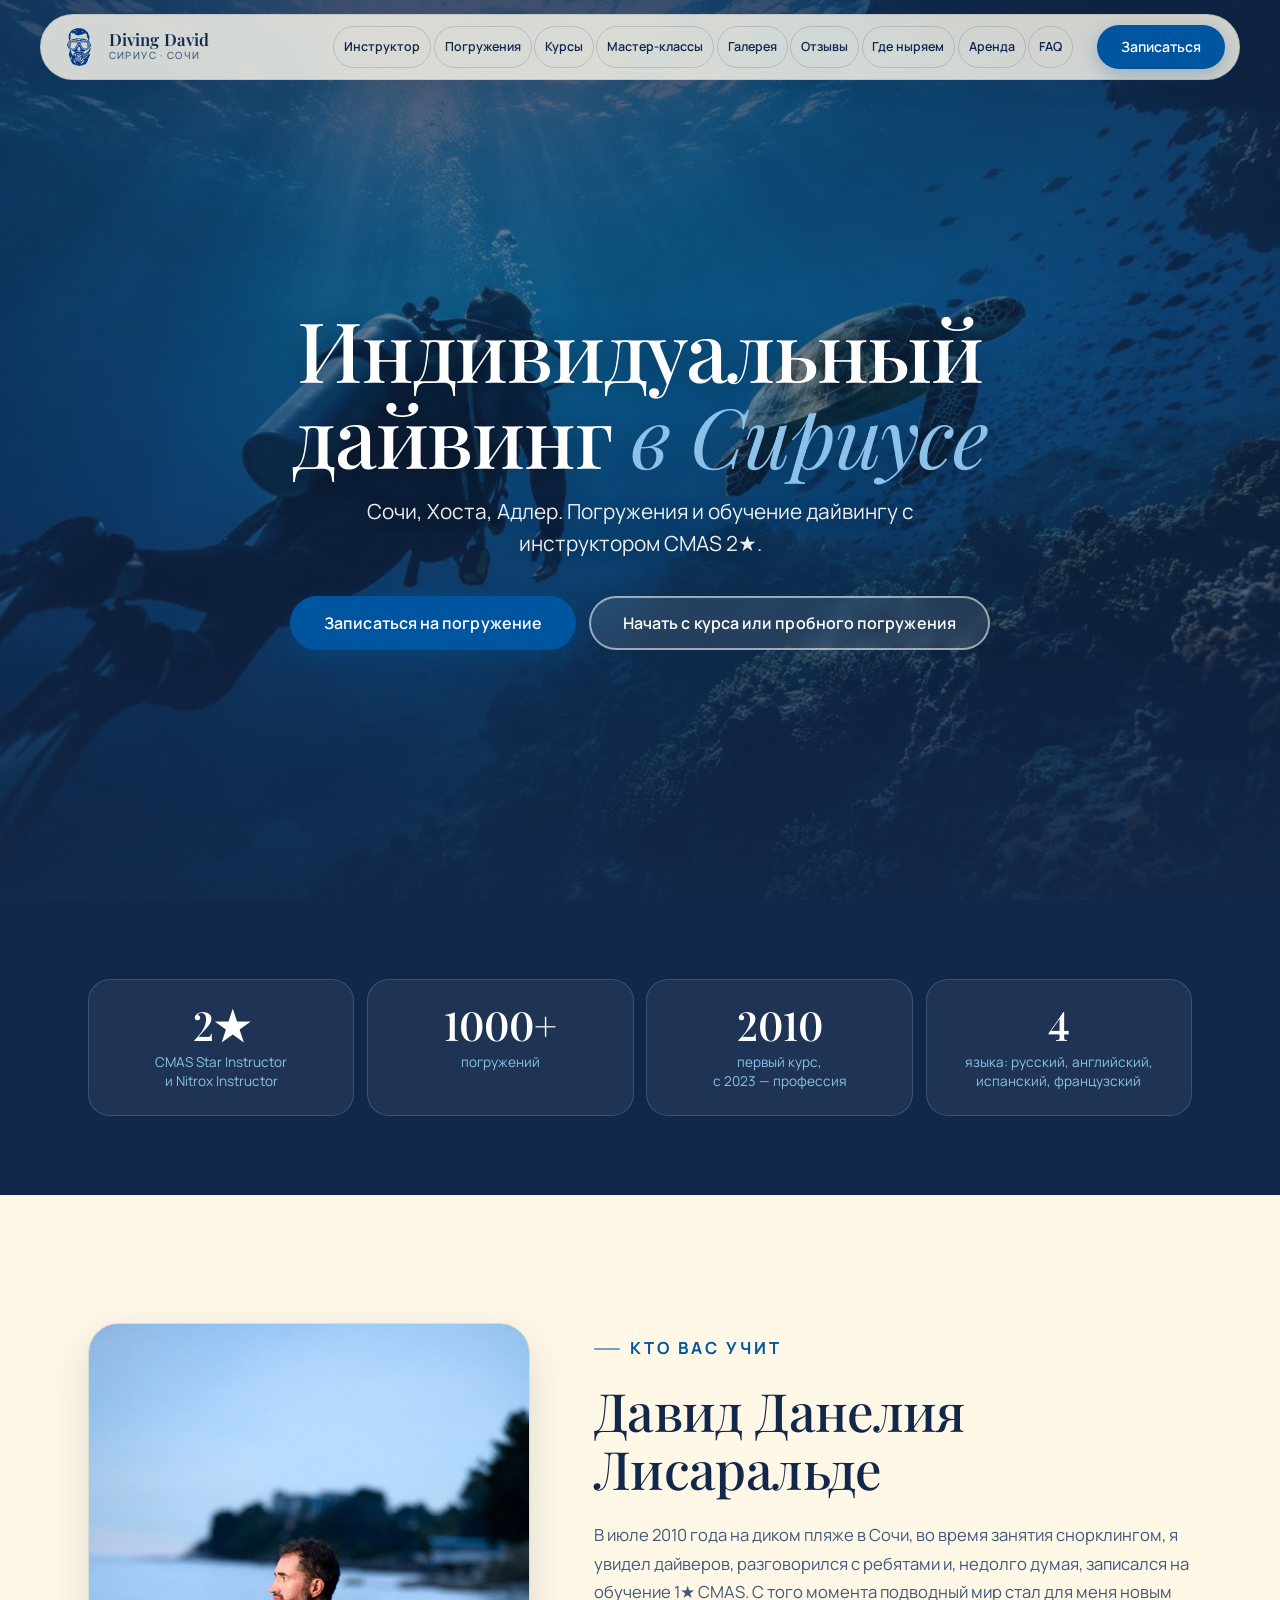
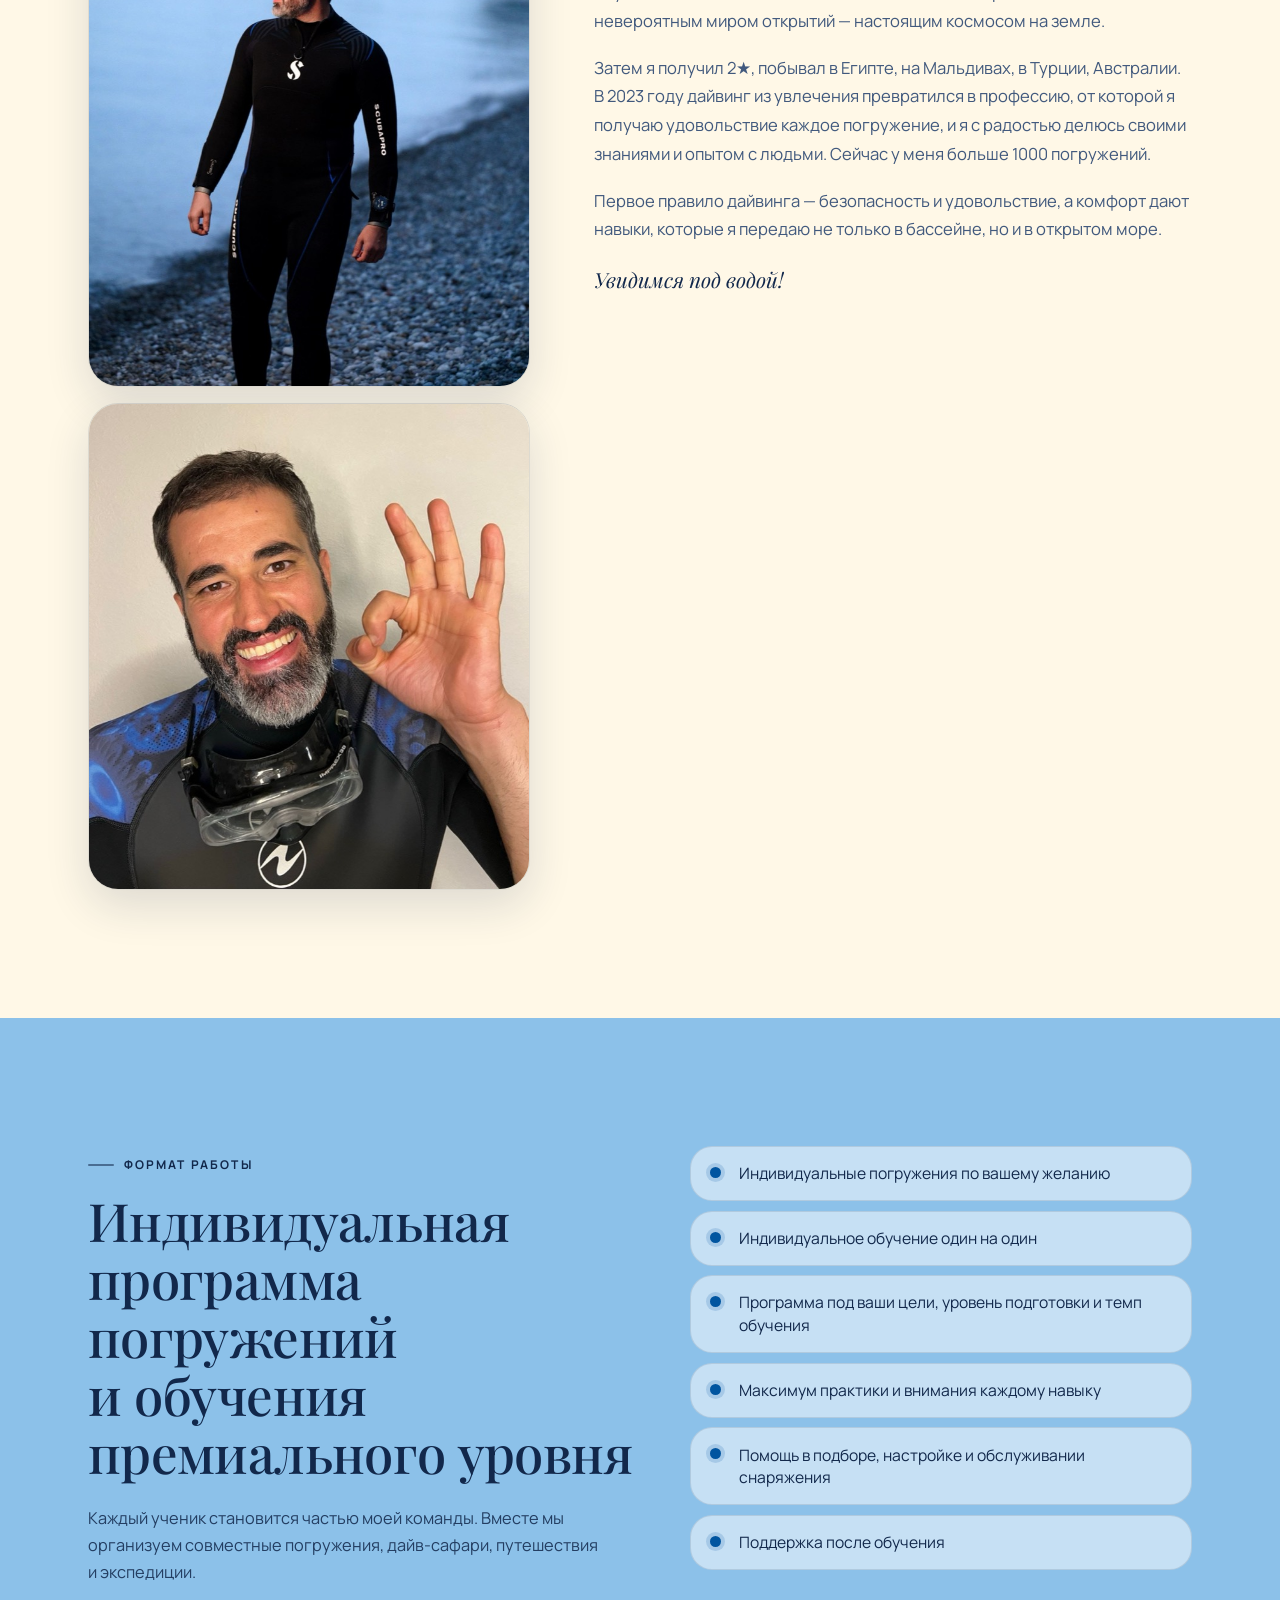
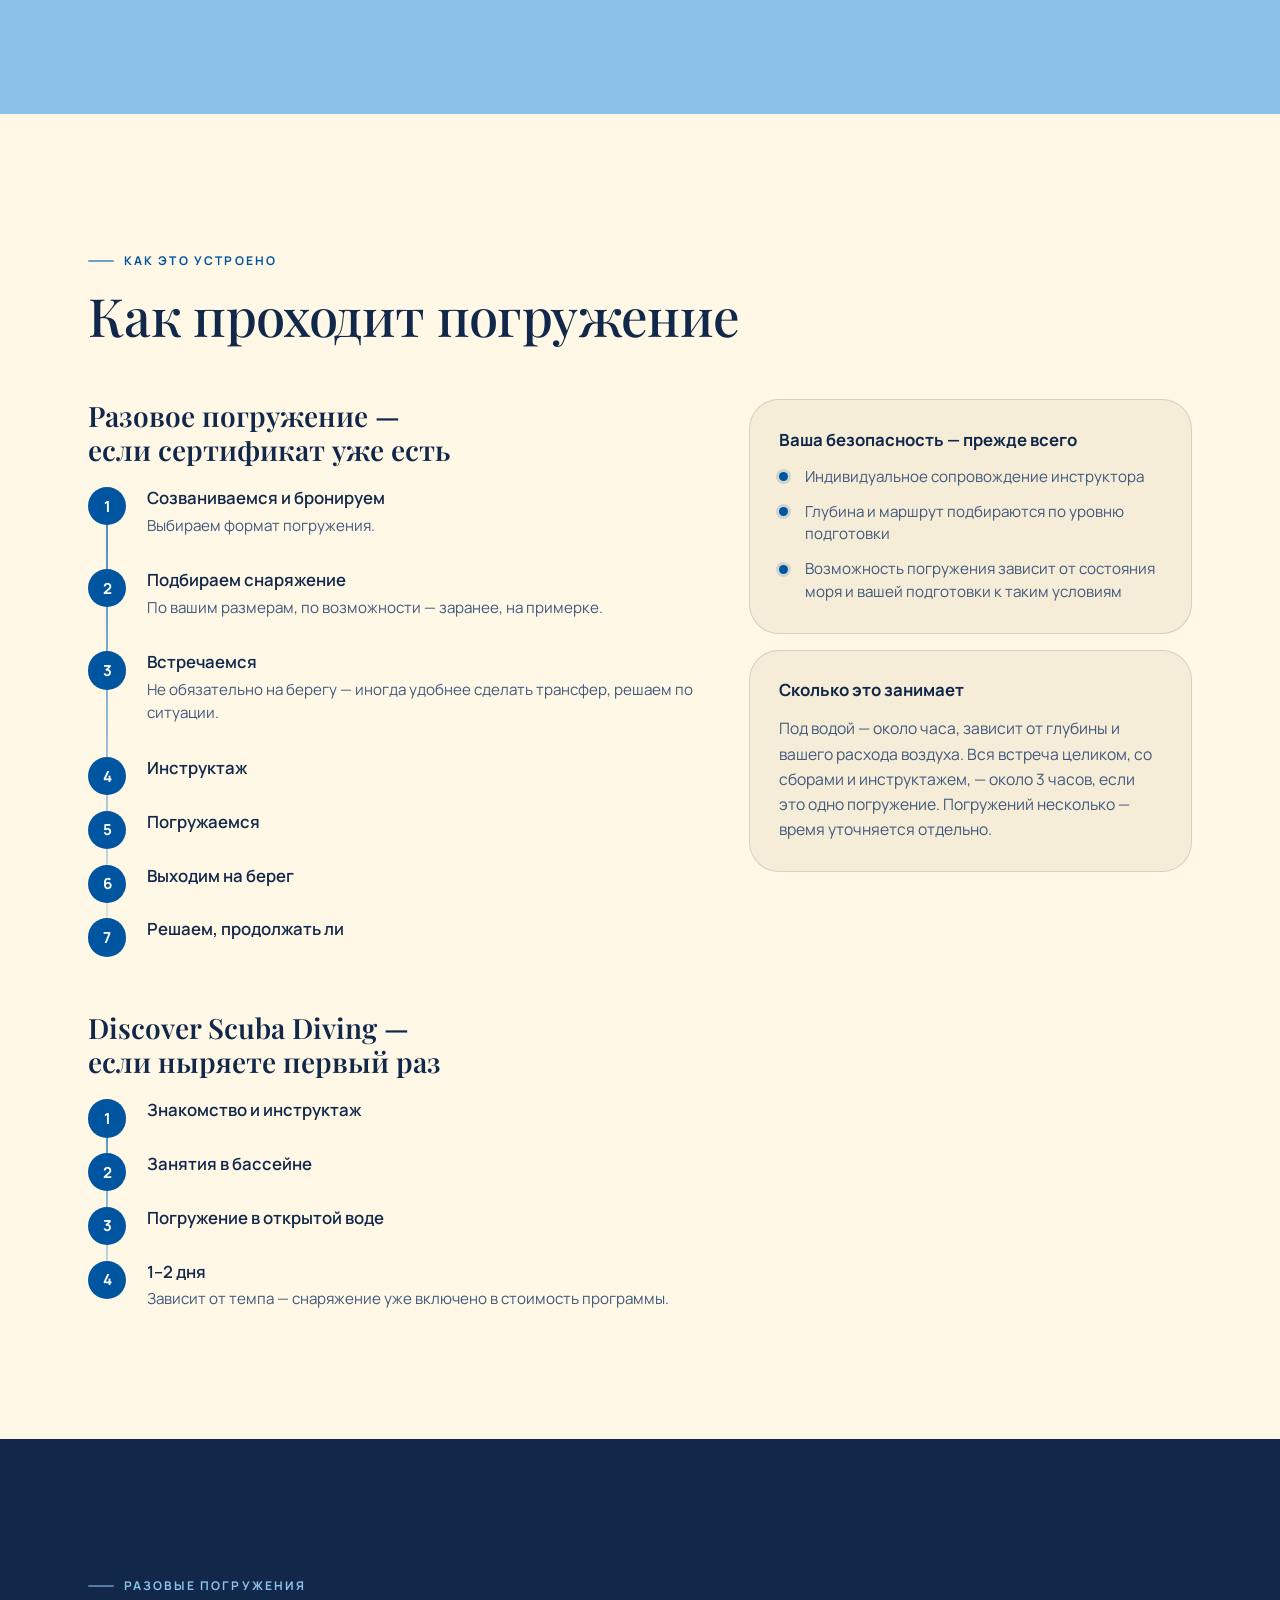
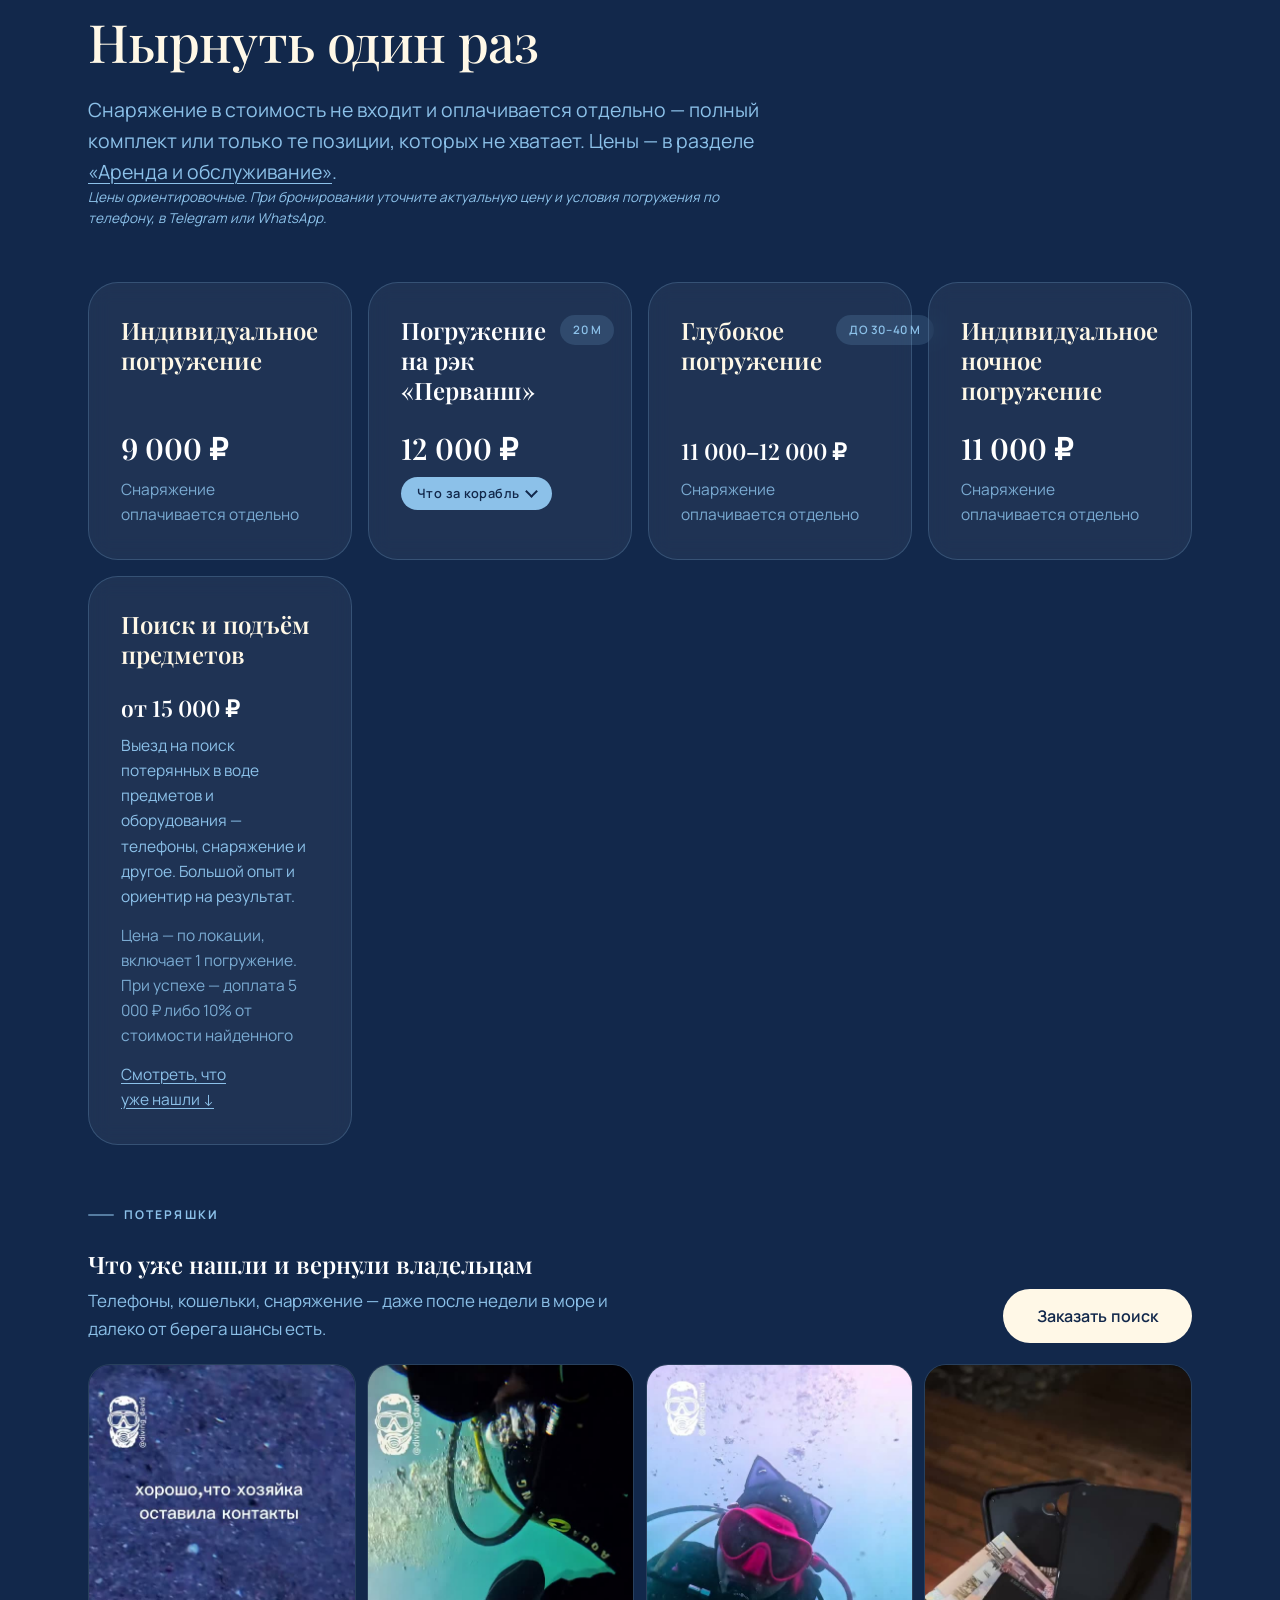
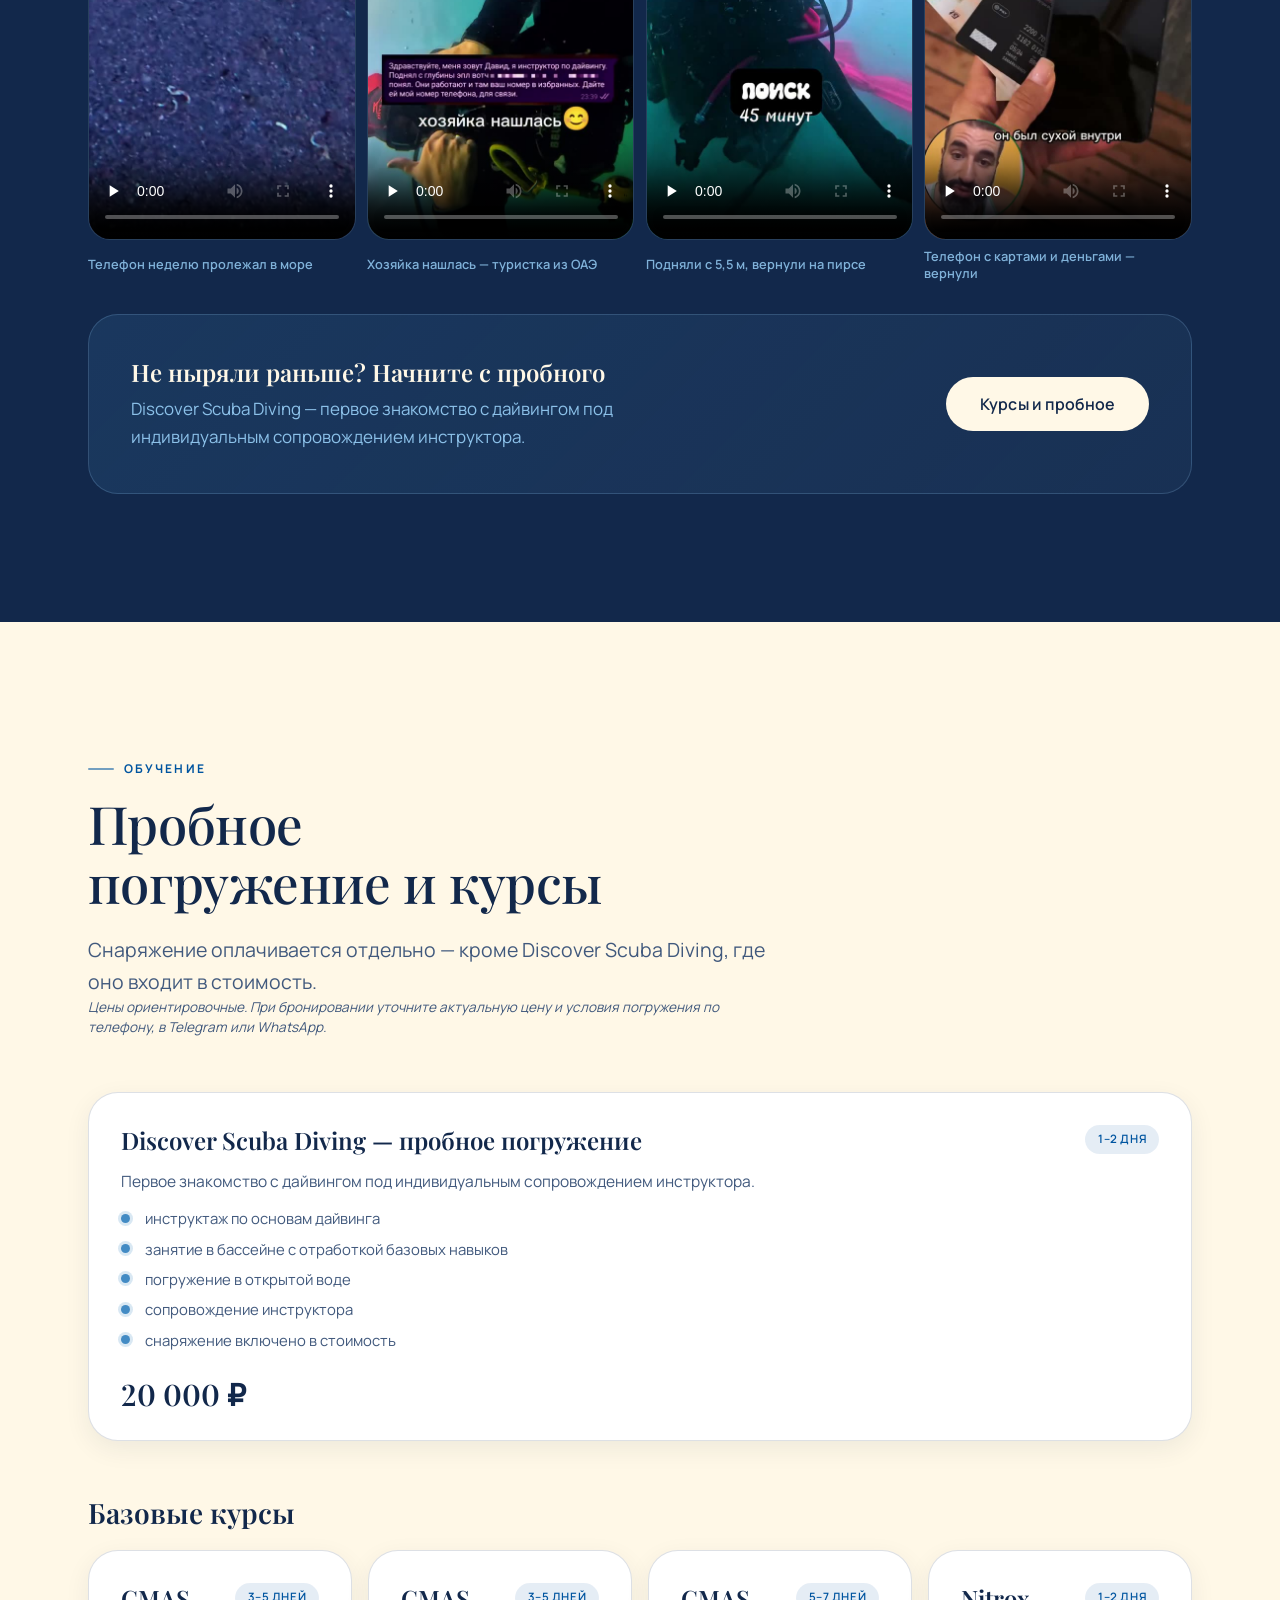
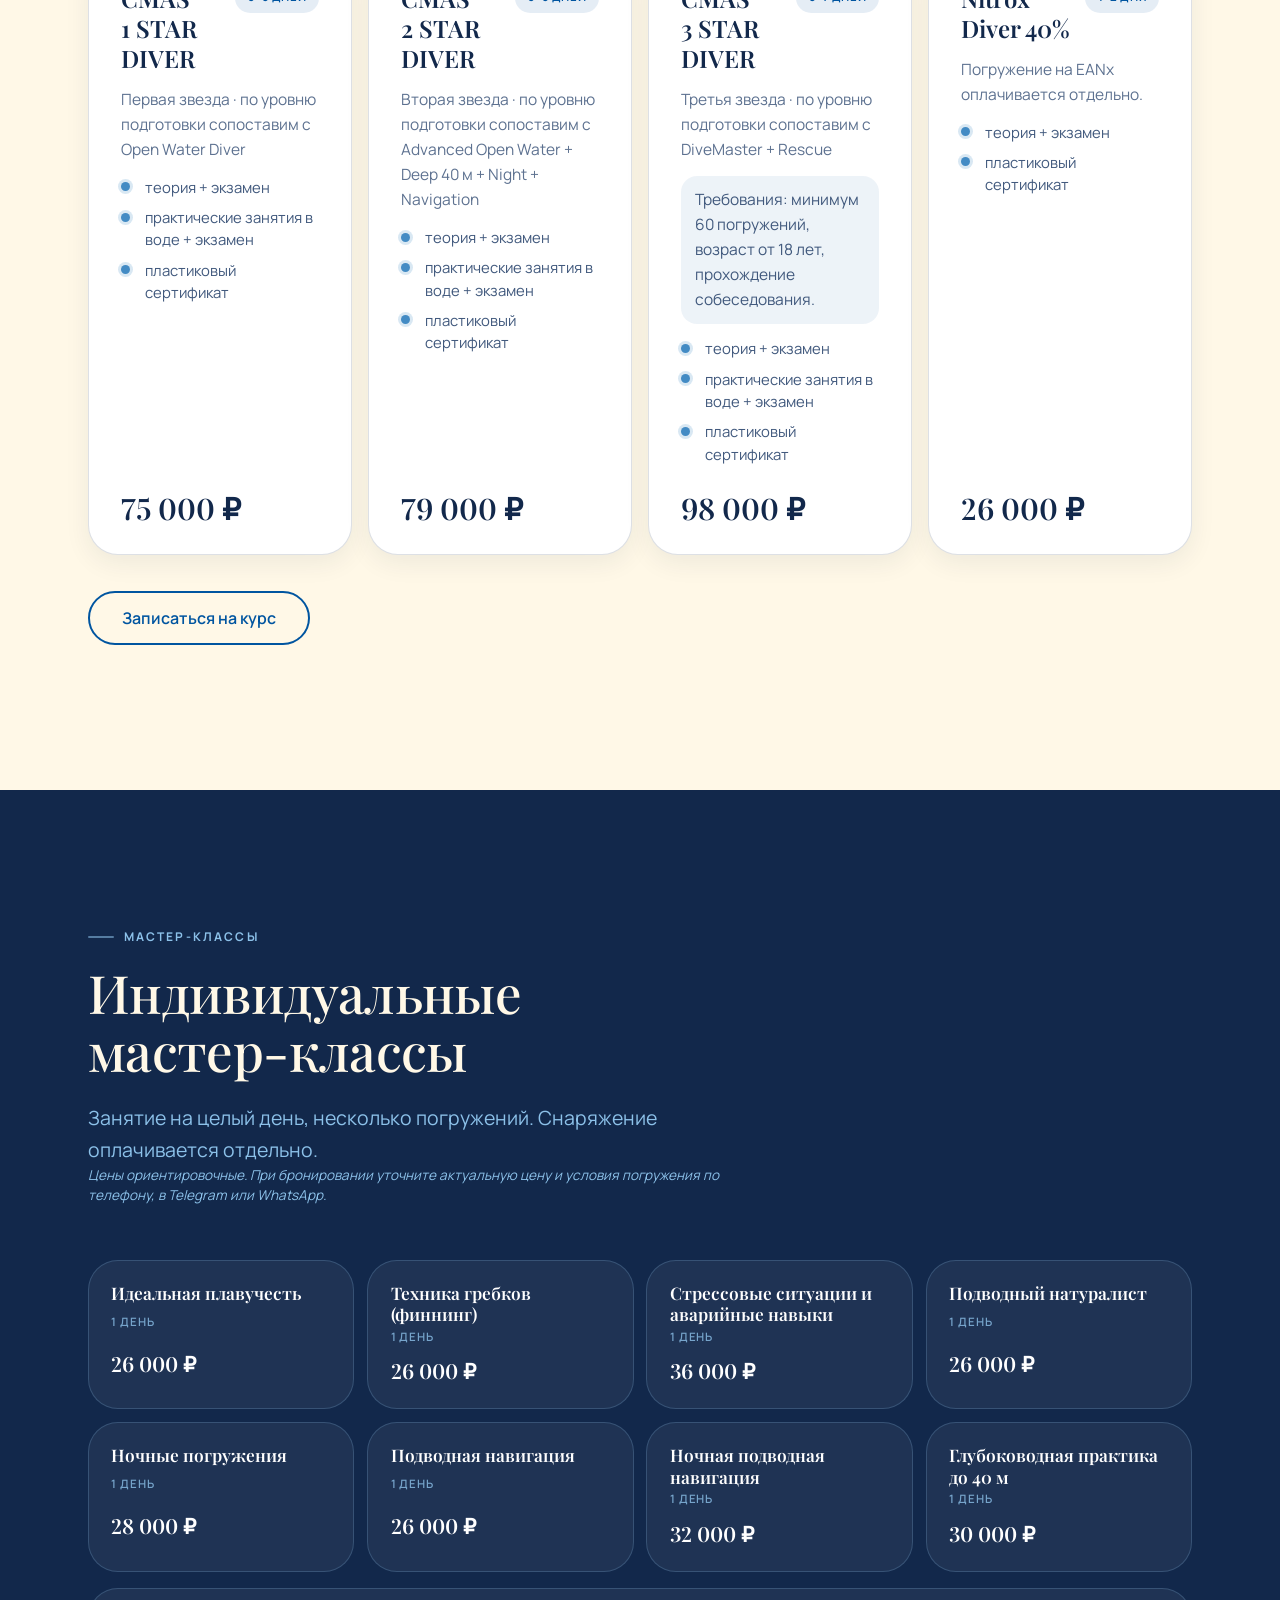
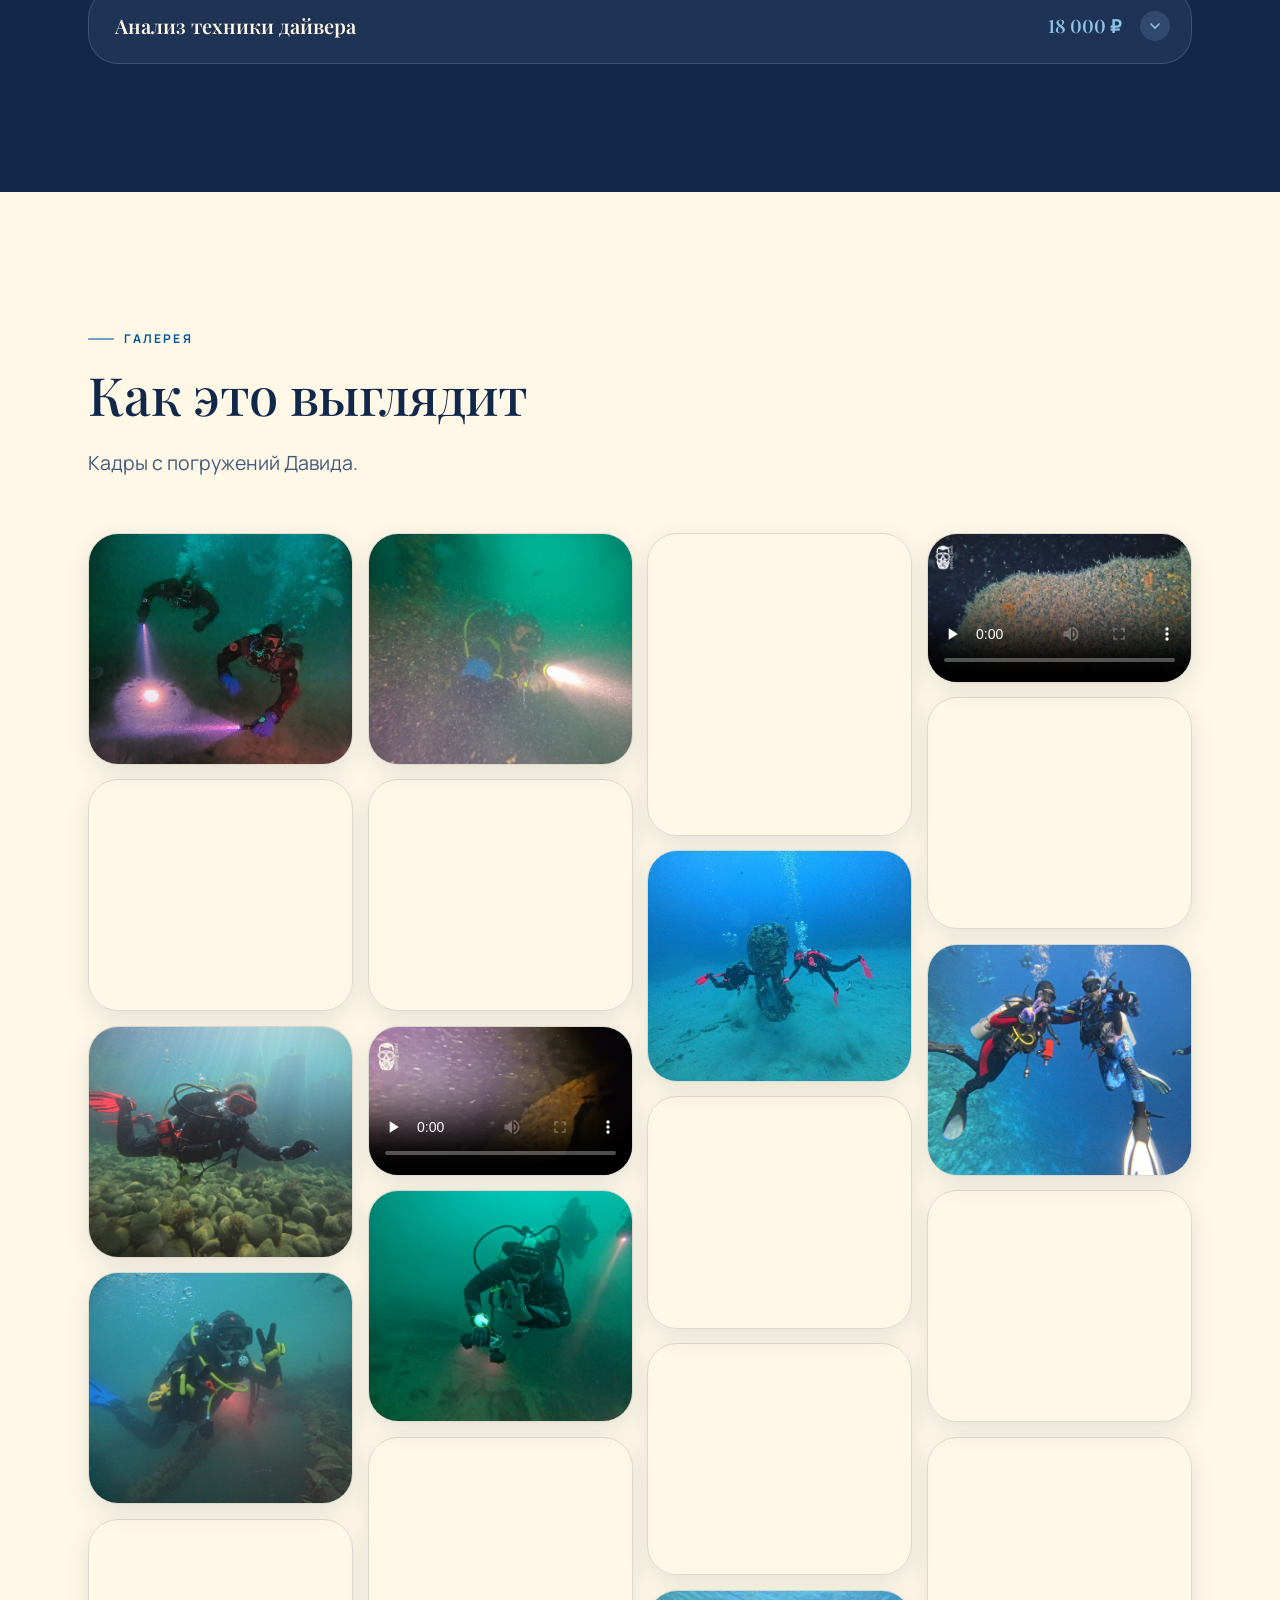
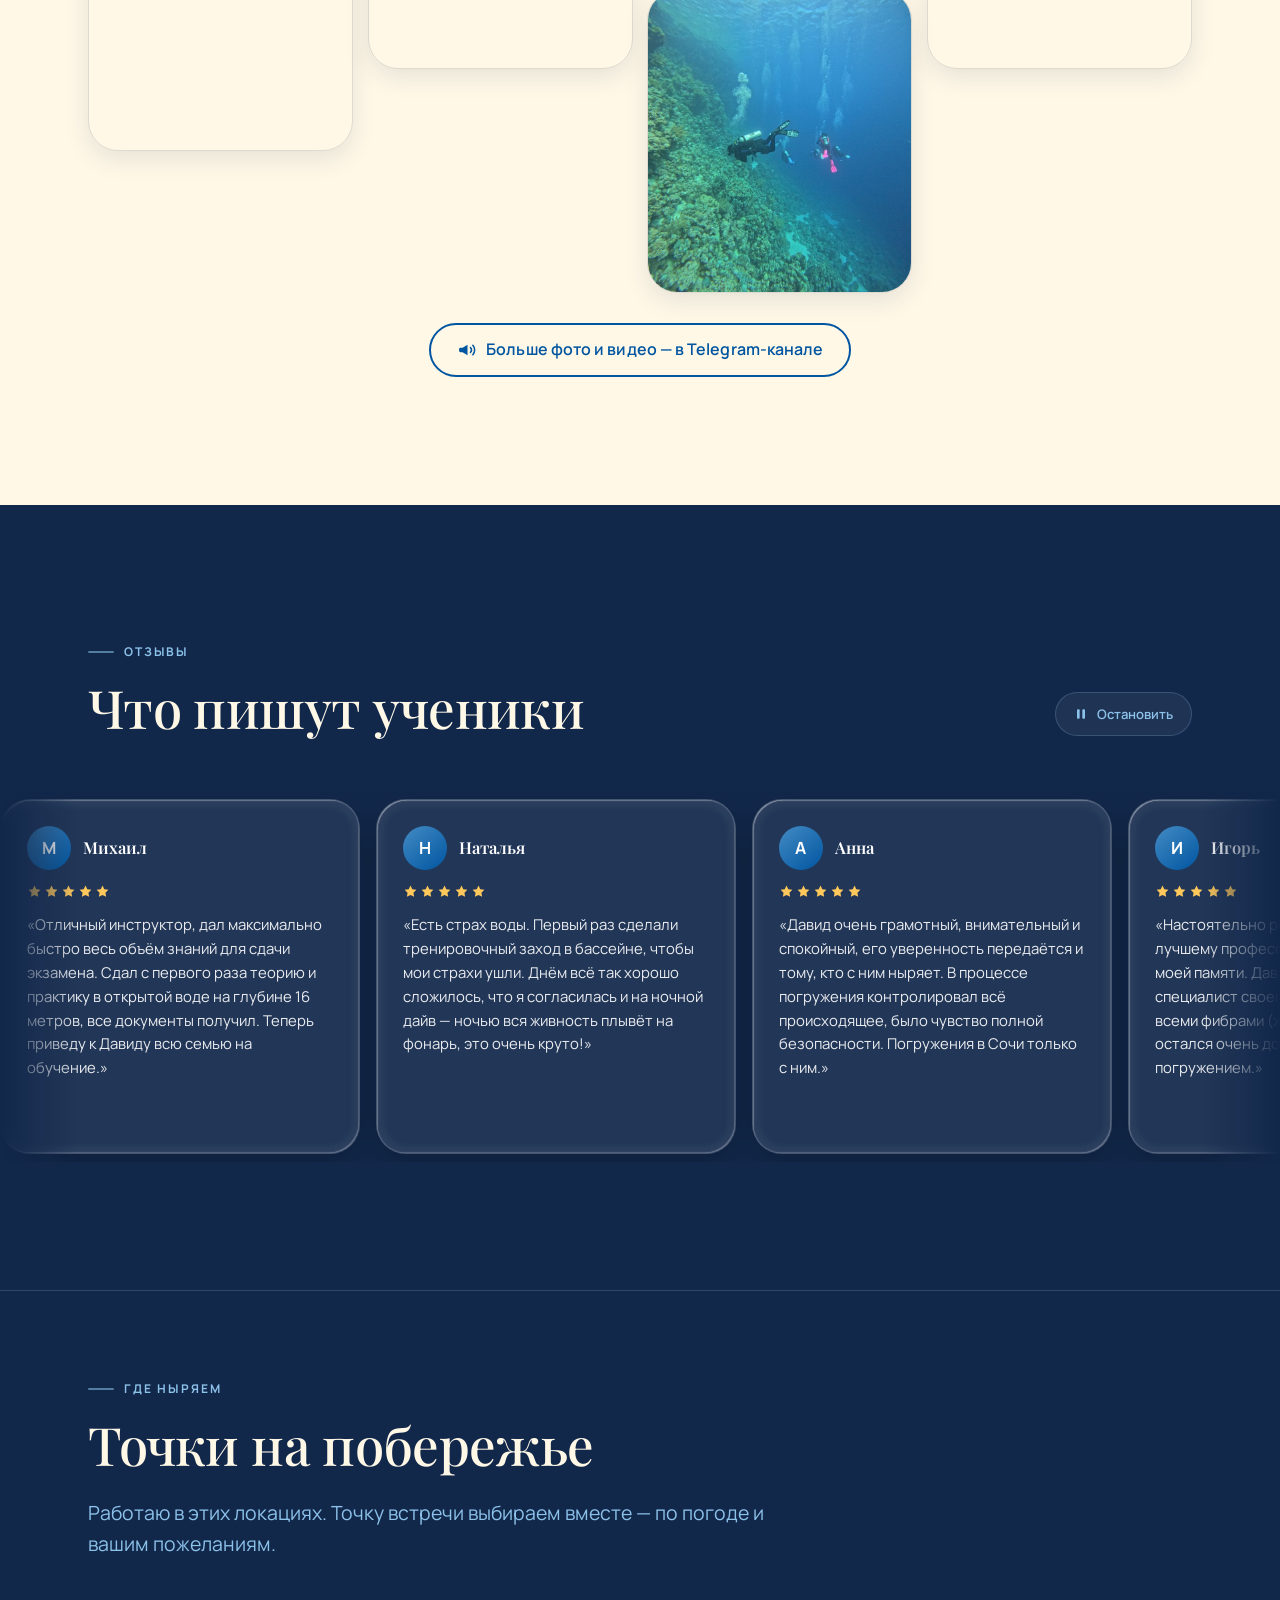
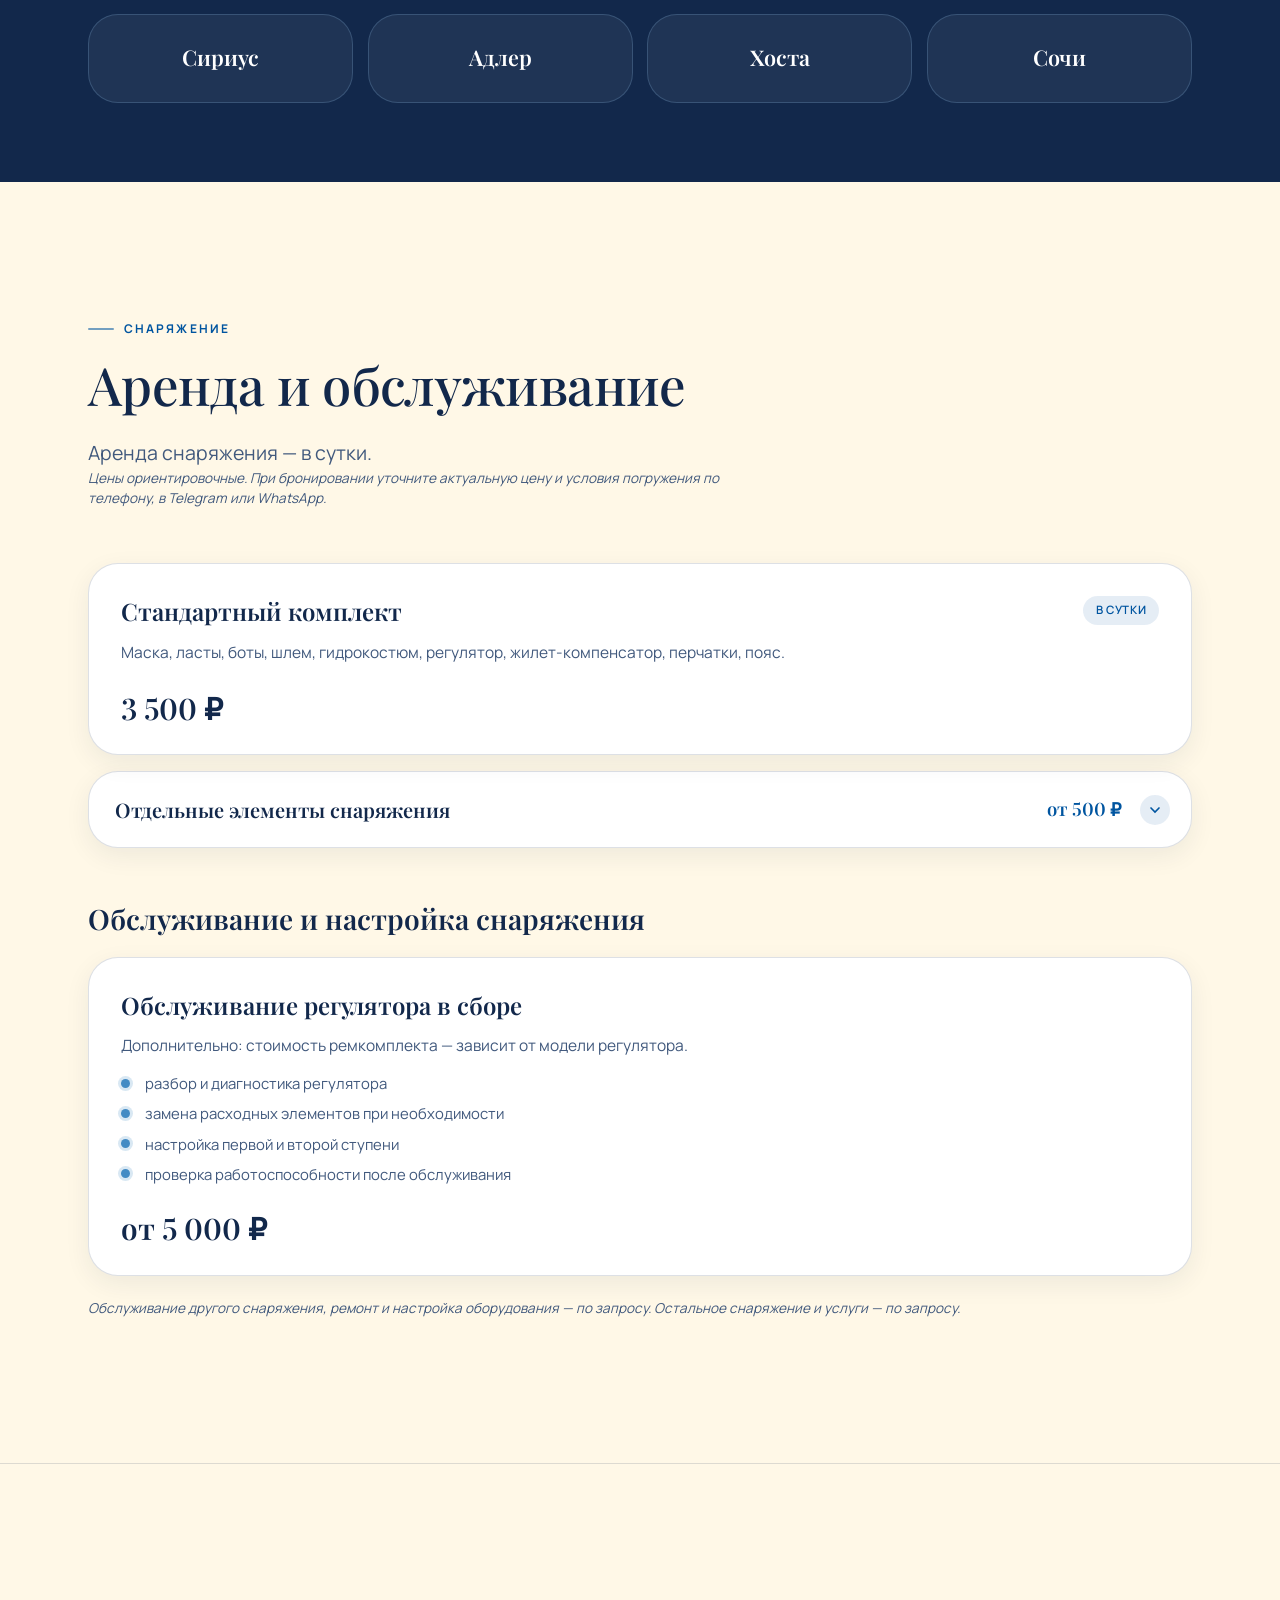
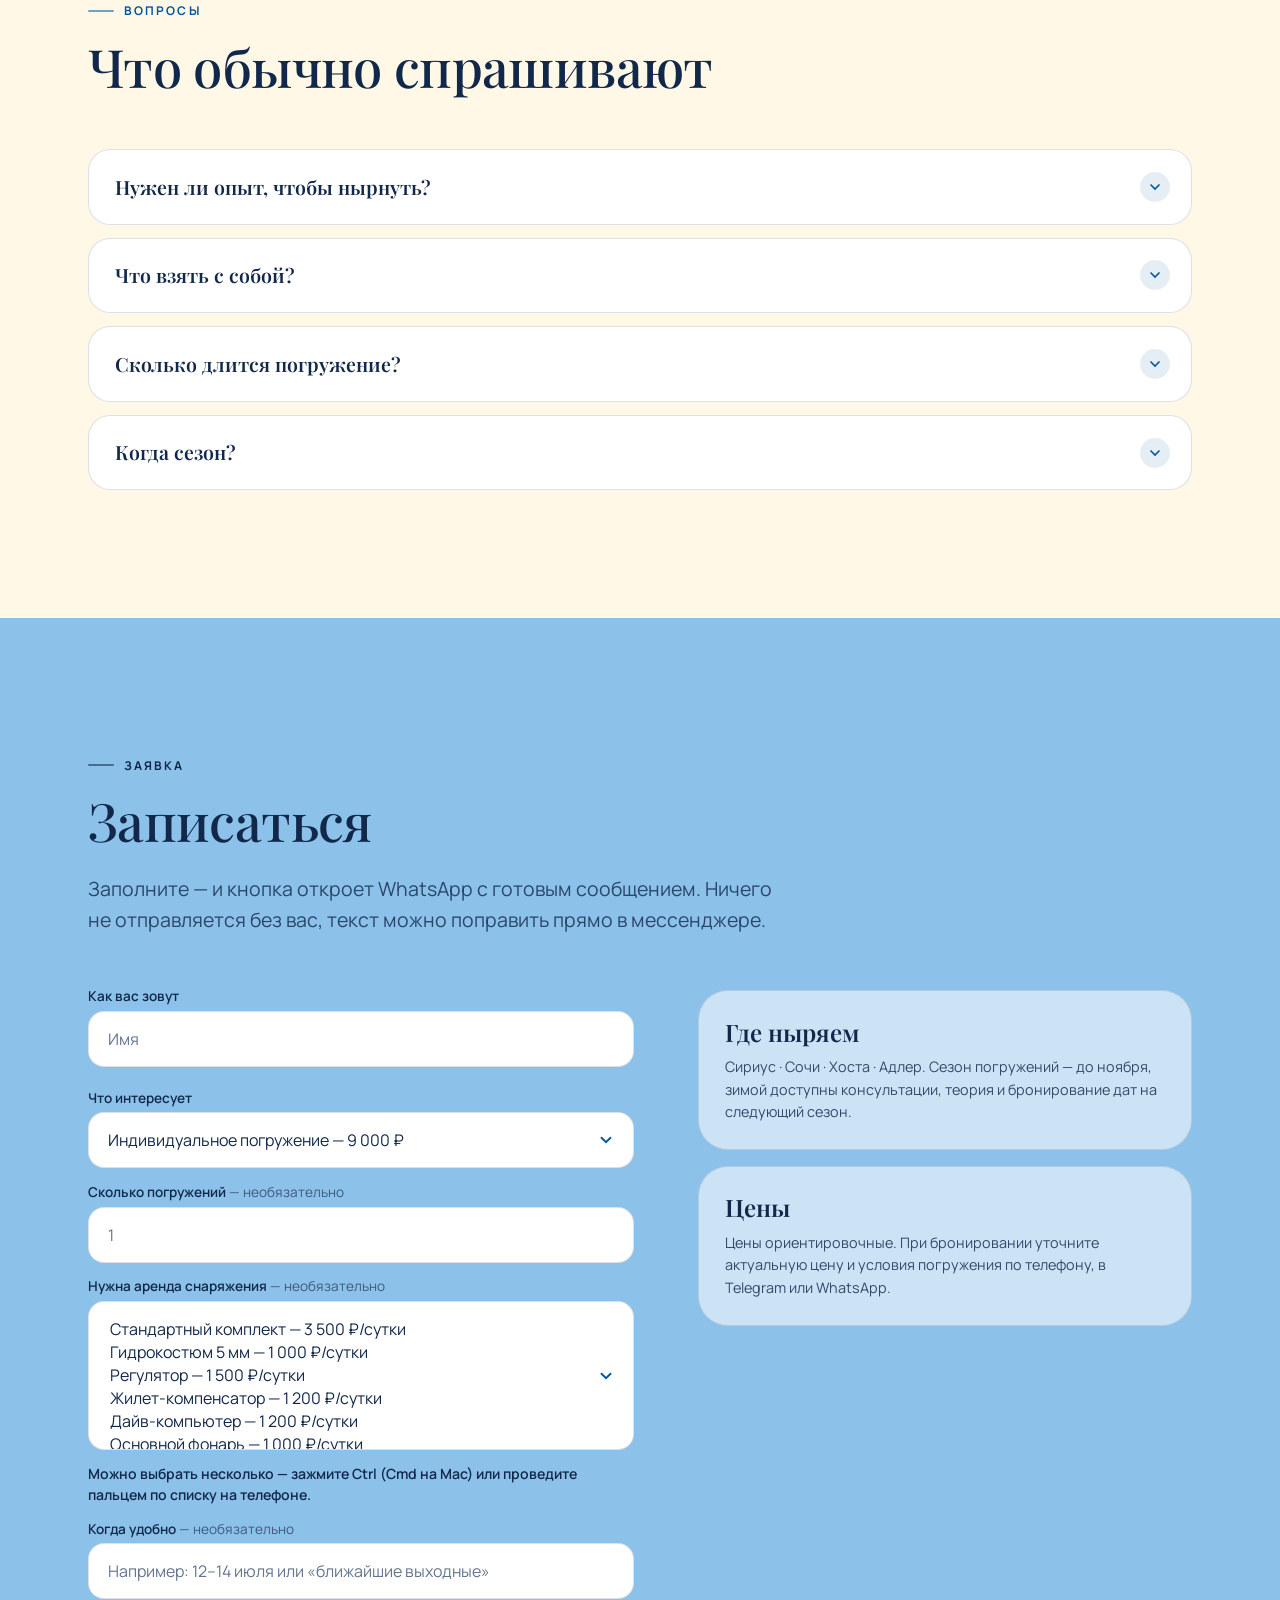
==== commit 224d61f2: "Блок «Потеряшки»: 4 ролика с находками под услугой «Поиск и подъём» Co-Authored-By: Claude Opus 5.5 " ====
--- a/index.html
+++ b/index.html
@@ -30,7 +30,7 @@
      узнаёт о них только после загрузки стилей, и текст дольше стоит без шрифта. -->
 <link rel="stylesheet" href="https://fonts.googleapis.com/css2?family=Manrope:wght@400;500;600;700;800&family=Playfair+Display:ital,wght@0,400;0,500;0,600;0,700;1,400;1,500&display=swap">
 <link rel="preload" as="image" href="img/hero.jpg" fetchpriority="high">
-<link rel="stylesheet" href="styles.css?v=683774b8">
+<link rel="stylesheet" href="styles.css?v=a73a59f4">
 </head>
 <body>
 
@@ -321,7 +321,38 @@
         <p class="card__price card__price--sm">от 15 000&nbsp;₽</p>
         <p>Выезд на поиск потерянных в воде предметов и оборудования — телефоны, снаряжение и другое. Большой опыт и ориентир на результат.</p>
         <p class="card__note">Цена — по локации, включает 1 погружение. При успехе — доплата 5 000 ₽ либо 10% от стоимости найденного</p>
-      </article>
+        <p><a class="lnk" href="#lost">Смотреть, что уже нашли&nbsp;↓</a></p>
+      </article>
+    </div>
+
+    <!-- Потеряшки: реальные находки Давида (ролики из его Instagram) -->
+    <div class="lost rise" id="lost">
+      <div class="lost__head">
+        <div>
+          <p class="eyebrow">Потеряшки</p>
+          <h3 class="h3">Что уже нашли и вернули владельцам</h3>
+          <p>Телефоны, кошельки, снаряжение — даже после недели в море и далеко от берега шансы есть.</p>
+        </div>
+        <a class="btn btn--light" href="#contact" data-svc="Поиск и подъём предметов — от 15 000 ₽">Заказать поиск</a>
+      </div>
+      <div class="tour lost__row">
+        <figure class="tour__i">
+          <video preload="none" playsinline controls poster="img/poster-lost-1-week.jpg" aria-label="Телефон, который неделю пролежал в море"><source src="video/lost-1-week.mp4" type="video/mp4"></video>
+          <figcaption>Телефон неделю пролежал в&nbsp;море</figcaption>
+        </figure>
+        <figure class="tour__i">
+          <video preload="none" playsinline controls poster="img/poster-lost-2-uae.jpg" aria-label="Нашли телефон туристки из ОАЭ"><source src="video/lost-2-uae.mp4" type="video/mp4"></video>
+          <figcaption>Хозяйка нашлась — туристка из&nbsp;ОАЭ</figcaption>
+        </figure>
+        <figure class="tour__i">
+          <video preload="none" playsinline controls poster="img/poster-lost-3-pier.jpg" aria-label="Утонувший телефон подняли с 5,5 метров и вернули на пирсе"><source src="video/lost-3-pier.mp4" type="video/mp4"></video>
+          <figcaption>Подняли с 5,5&nbsp;м, вернули на&nbsp;пирсе</figcaption>
+        </figure>
+        <figure class="tour__i">
+          <video preload="none" playsinline controls poster="img/poster-lost-4-wallet.jpg" aria-label="Телефон с картами и деньгами вернули владельцу"><source src="video/lost-4-wallet.mp4" type="video/mp4"></video>
+          <figcaption>Телефон с картами и&nbsp;деньгами — вернули</figcaption>
+        </figure>
+      </div>
     </div>
 
     <div class="bridge rise">
@@ -930,6 +961,6 @@
 }
 </script>
 
-<script src="script.js?v=79e1bae7" defer></script>
+<script src="script.js?v=40e6abd6" defer></script>
 </body>
 </html>
--- a/styles.css
+++ b/styles.css
@@ -771,6 +771,22 @@
 .tour__i--lead{grid-row:span 1}
 .tour__i figcaption{
   font:600 .74rem/1.35 var(--body);color:var(--sky);opacity:.9;
+}
+
+/* «Потеряшки» — находки под карточкой «Поиск и подъём» */
+.lost{margin-top:clamp(2.2rem,5vw,3.2rem);display:grid;gap:1.3rem}
+.lost__head{display:grid;gap:1.1rem;align-items:end}
+.lost__head .h3{color:#fff;margin-top:.5rem}
+.lost__head p:not(.eyebrow){margin:.5rem 0 0;max-width:56ch;color:var(--sky)}
+.lost__head .btn{justify-self:start}
+/* на телефоне третий ролик выглядывает — видно, что ленту можно листать */
+.lost__row{grid-auto-columns:minmax(150px,43%)}
+.lost__row figcaption{font-size:.8rem}
+@media (min-width:640px){
+  .lost__head{grid-template-columns:1fr auto}
+}
+@media (min-width:980px){
+  .lost__row{grid-auto-columns:minmax(0,1fr)}
 }
 
 /* видео в галерее — 1280×720, поэтому 16/9, иначе обрезались бока */
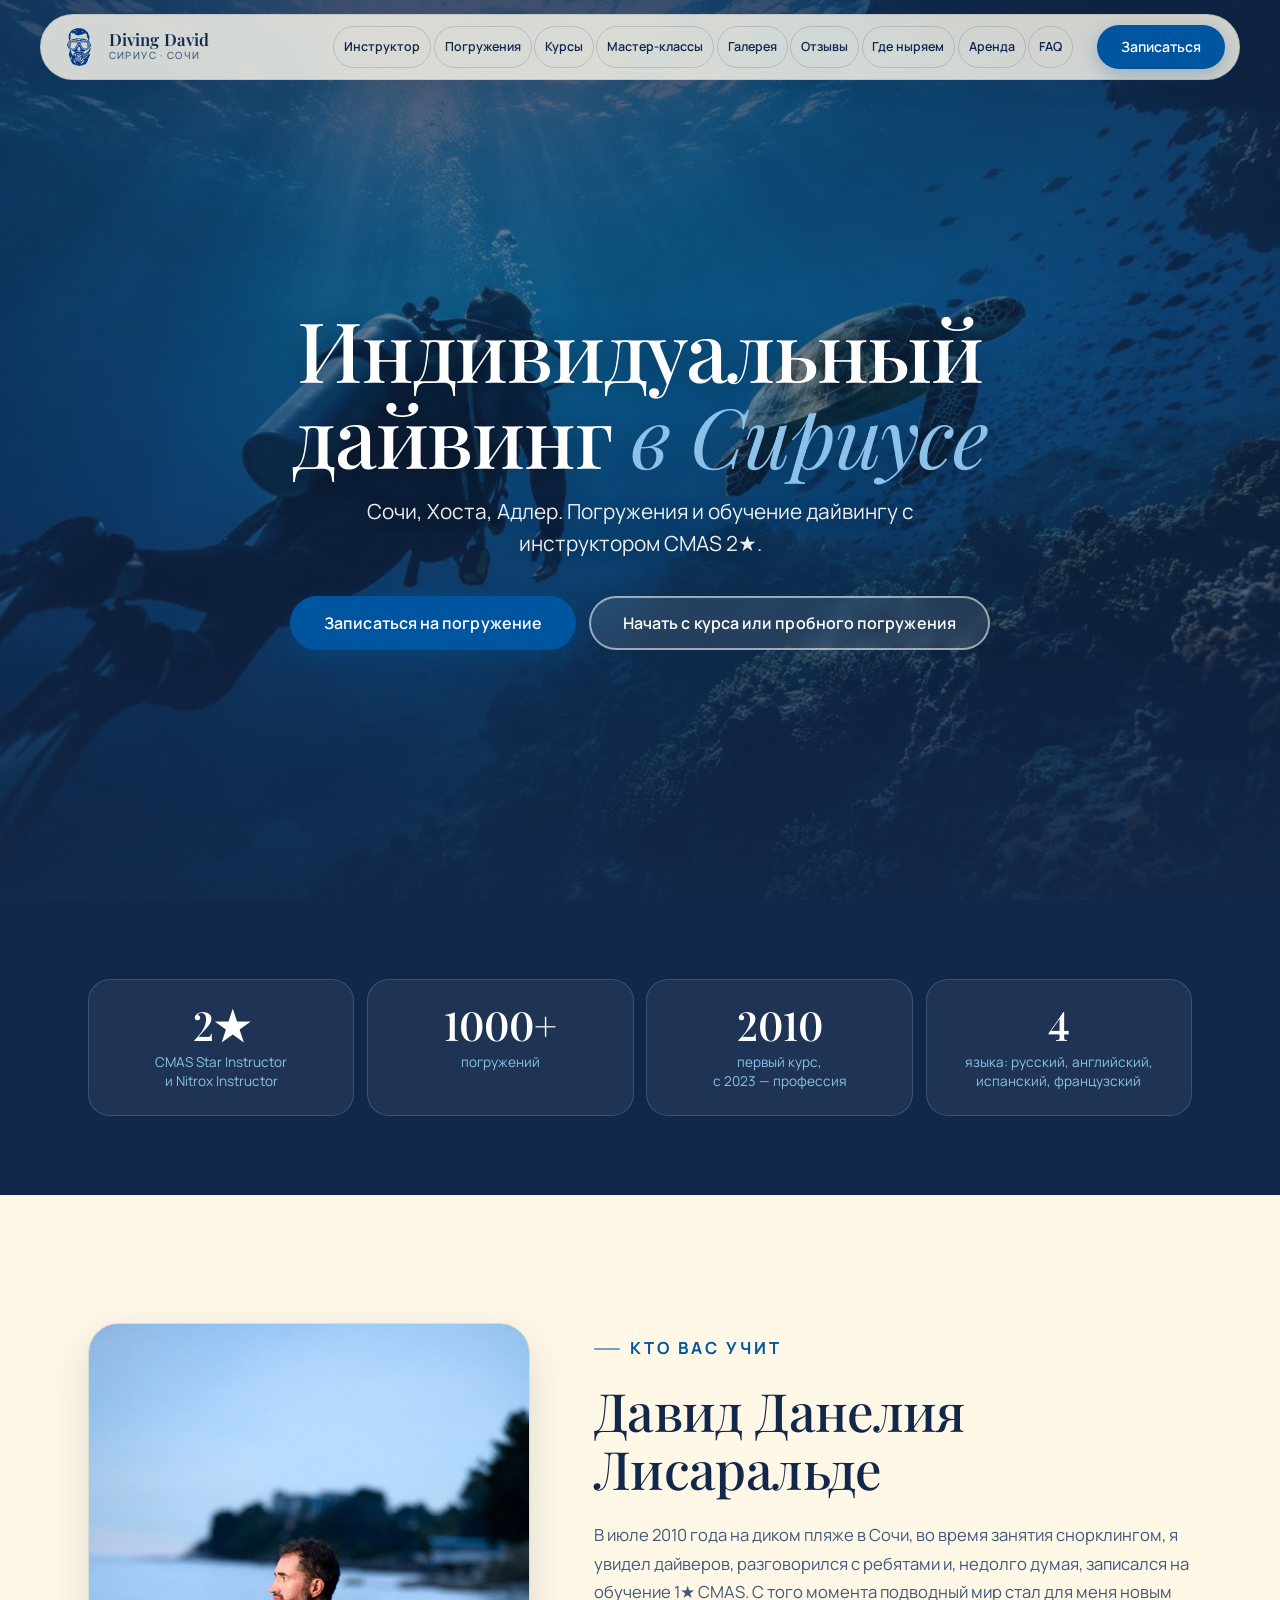
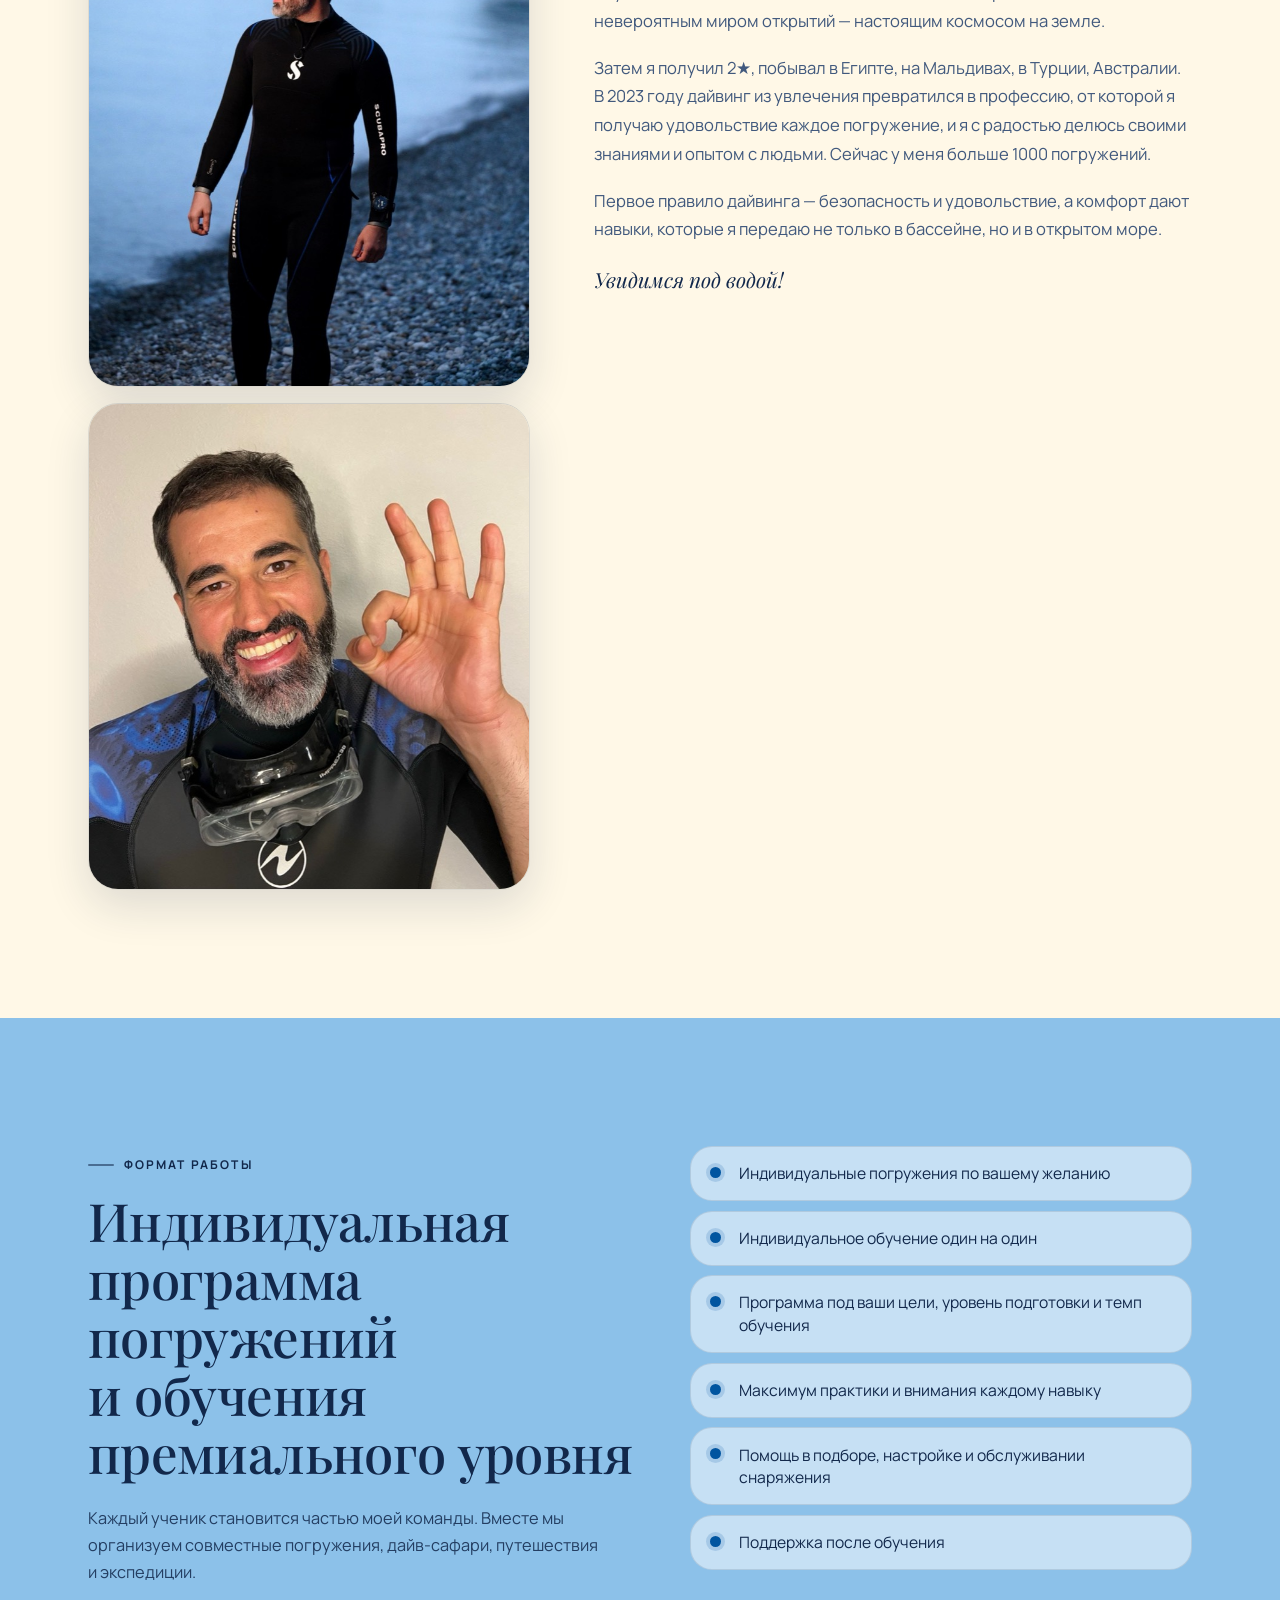
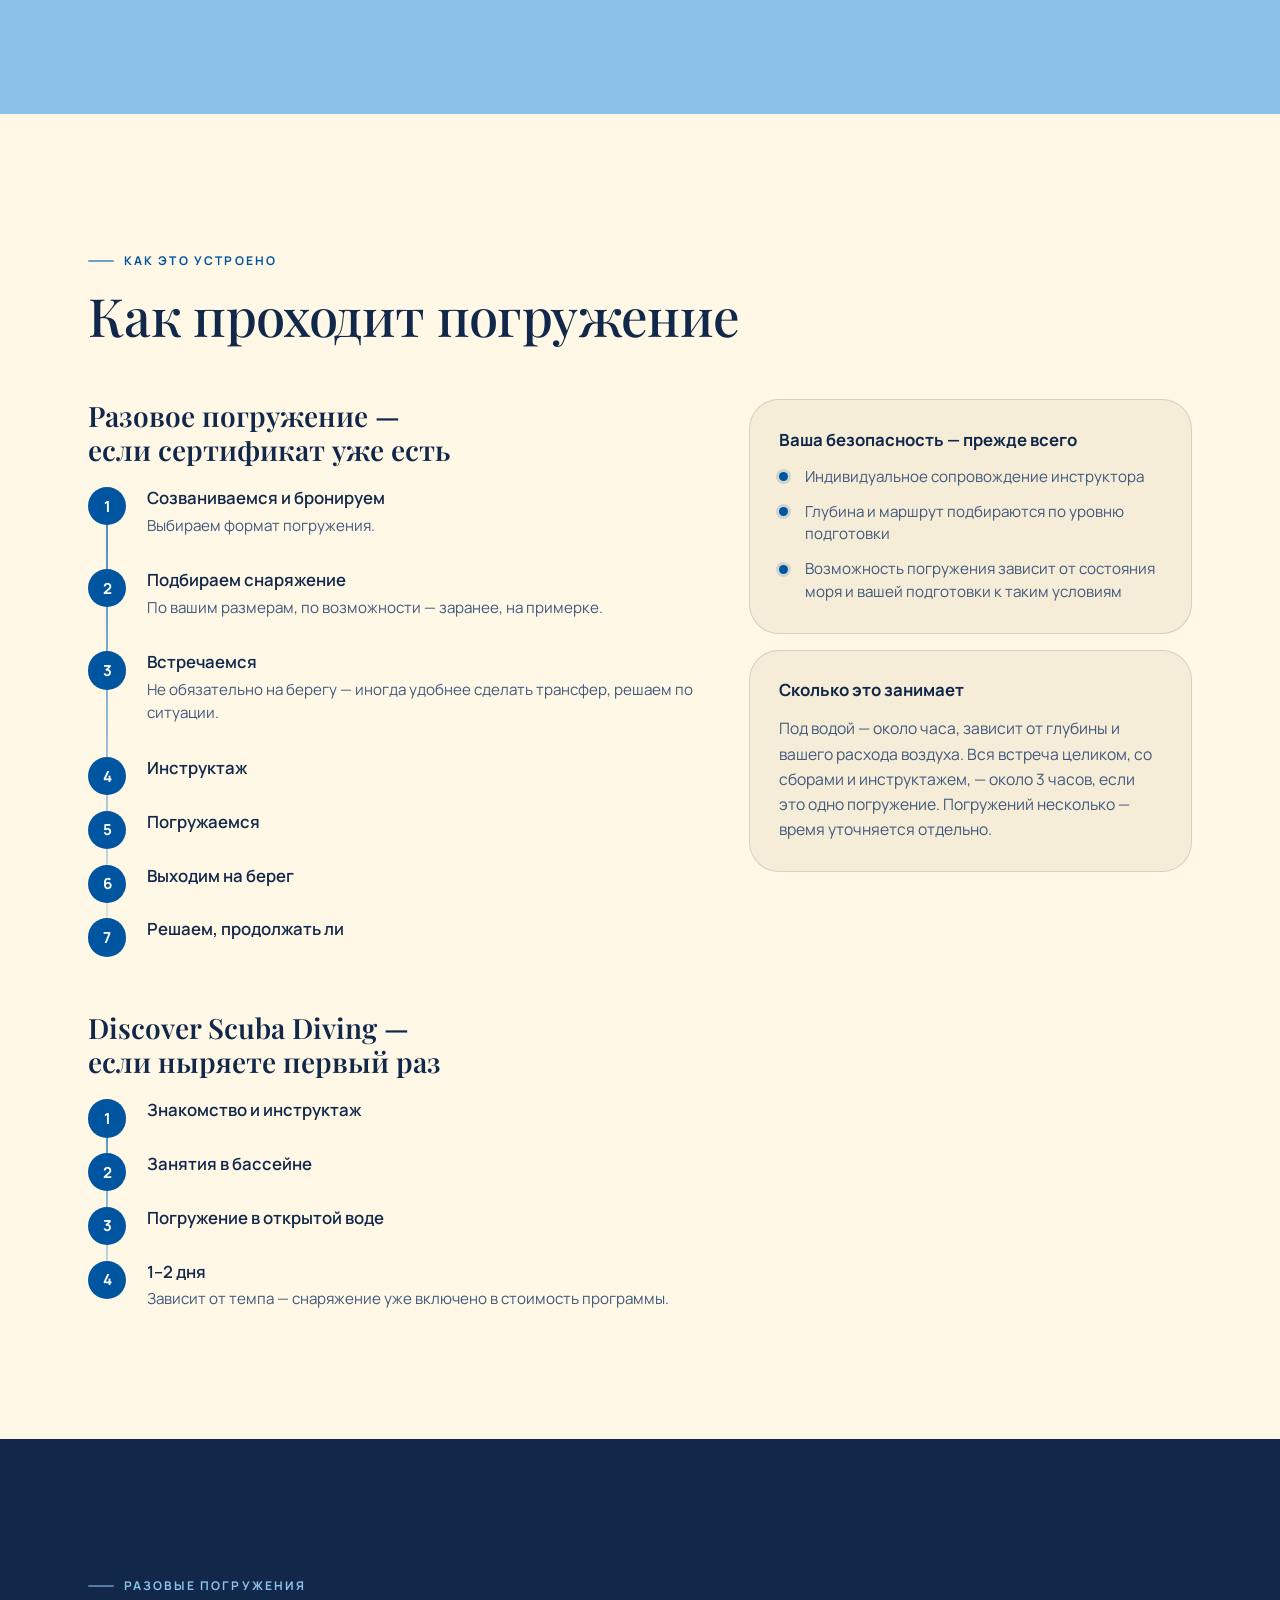
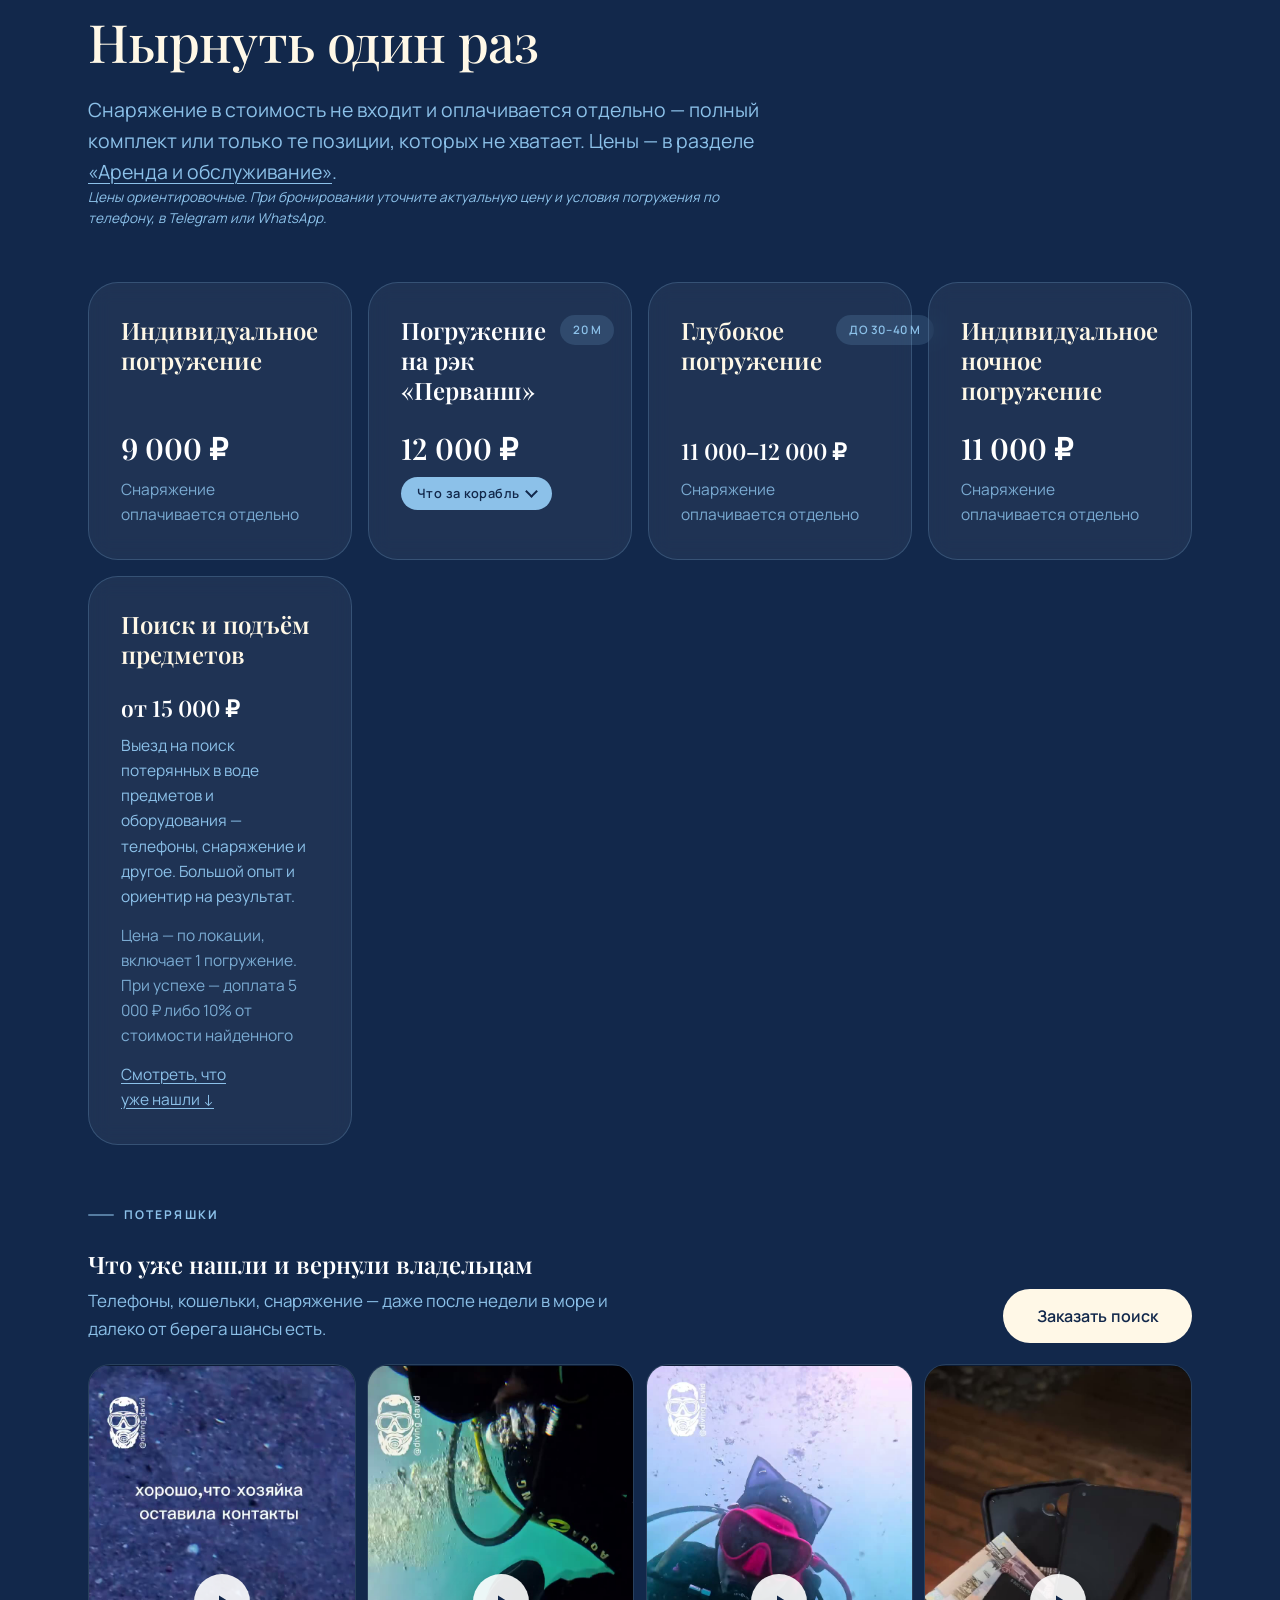
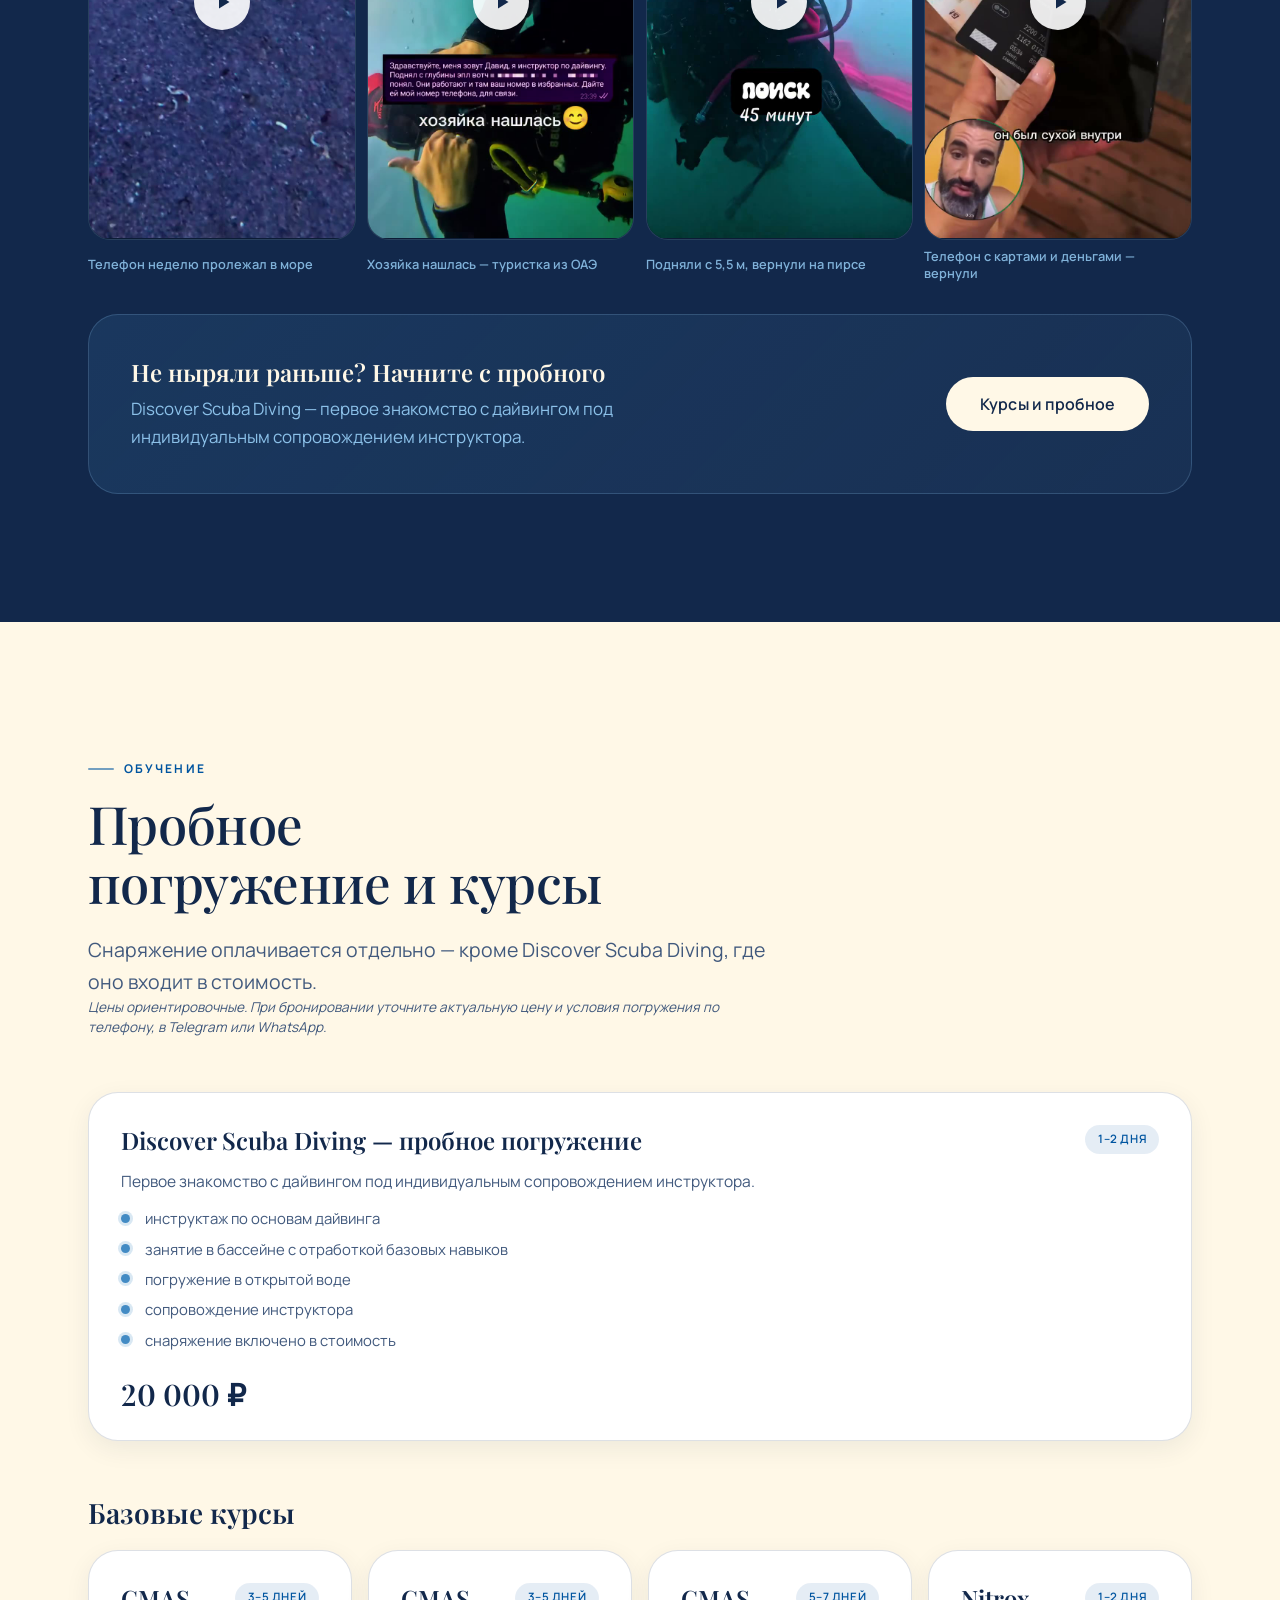
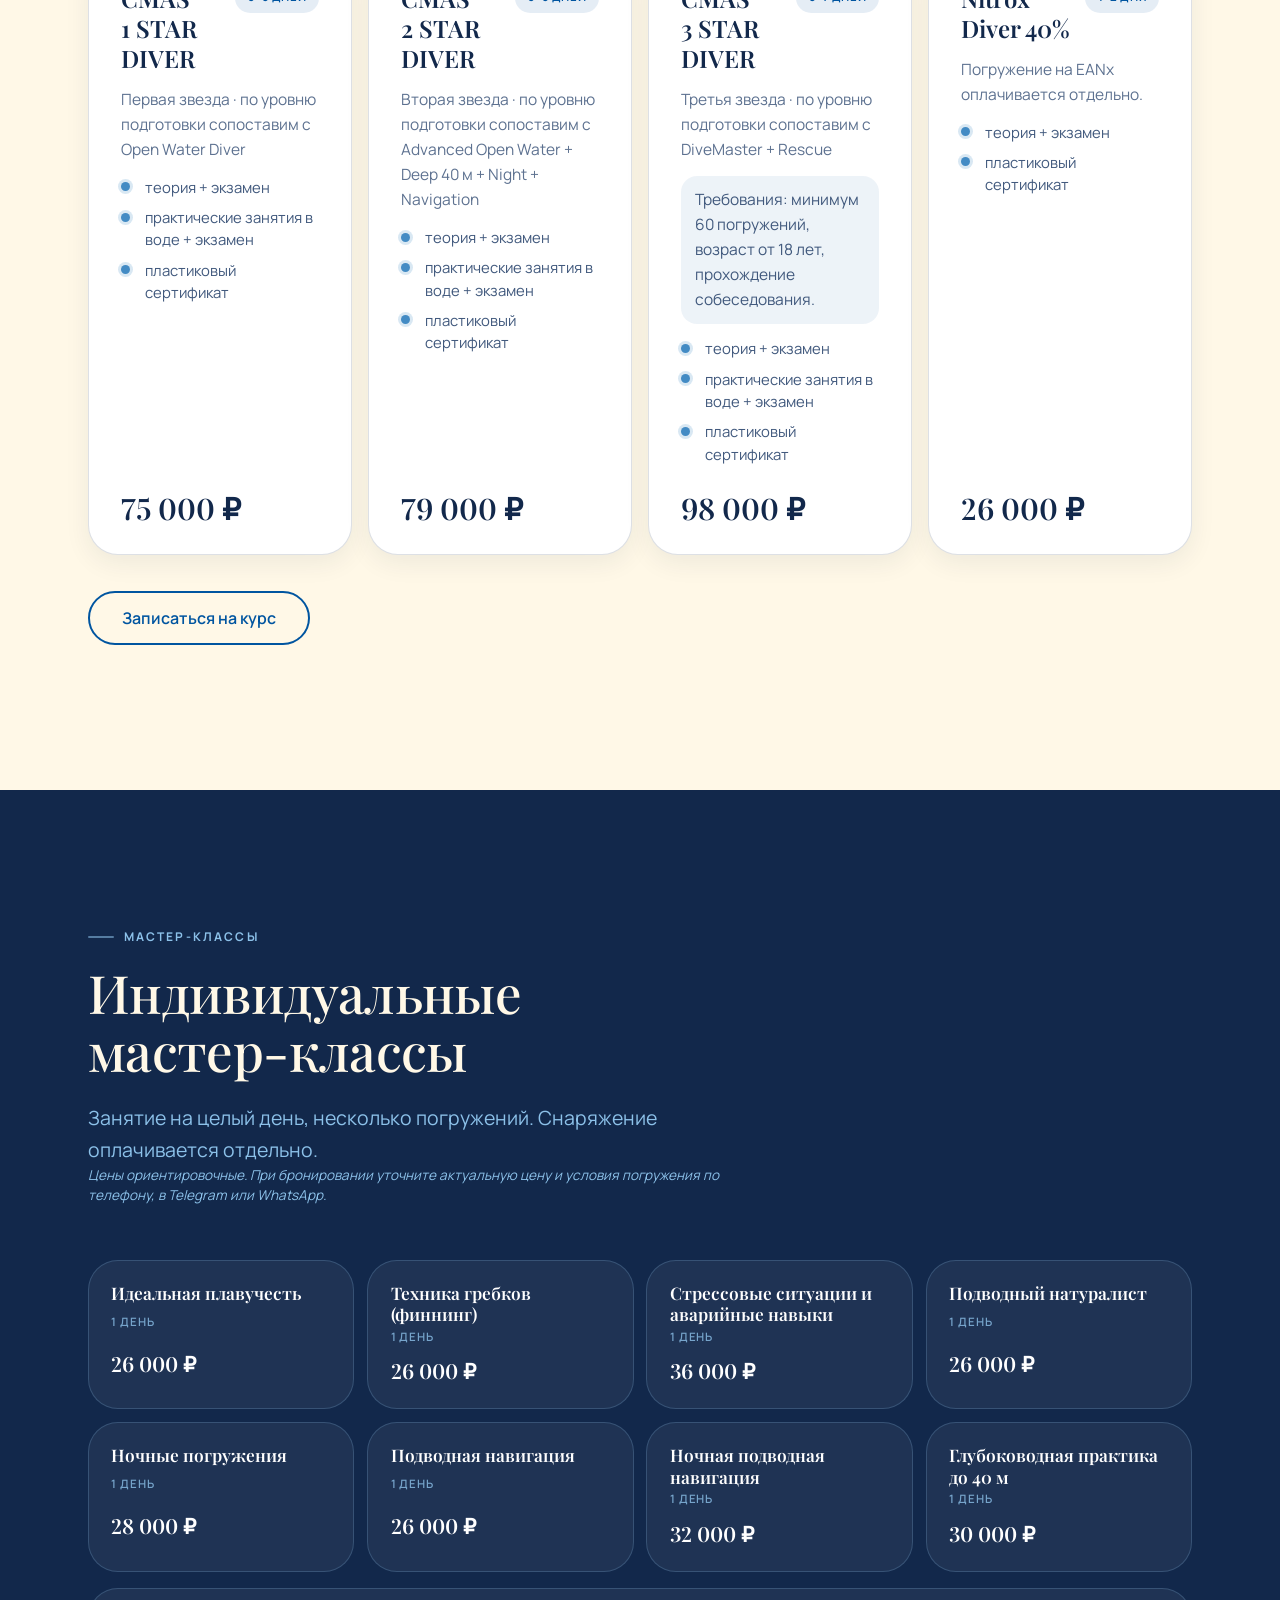
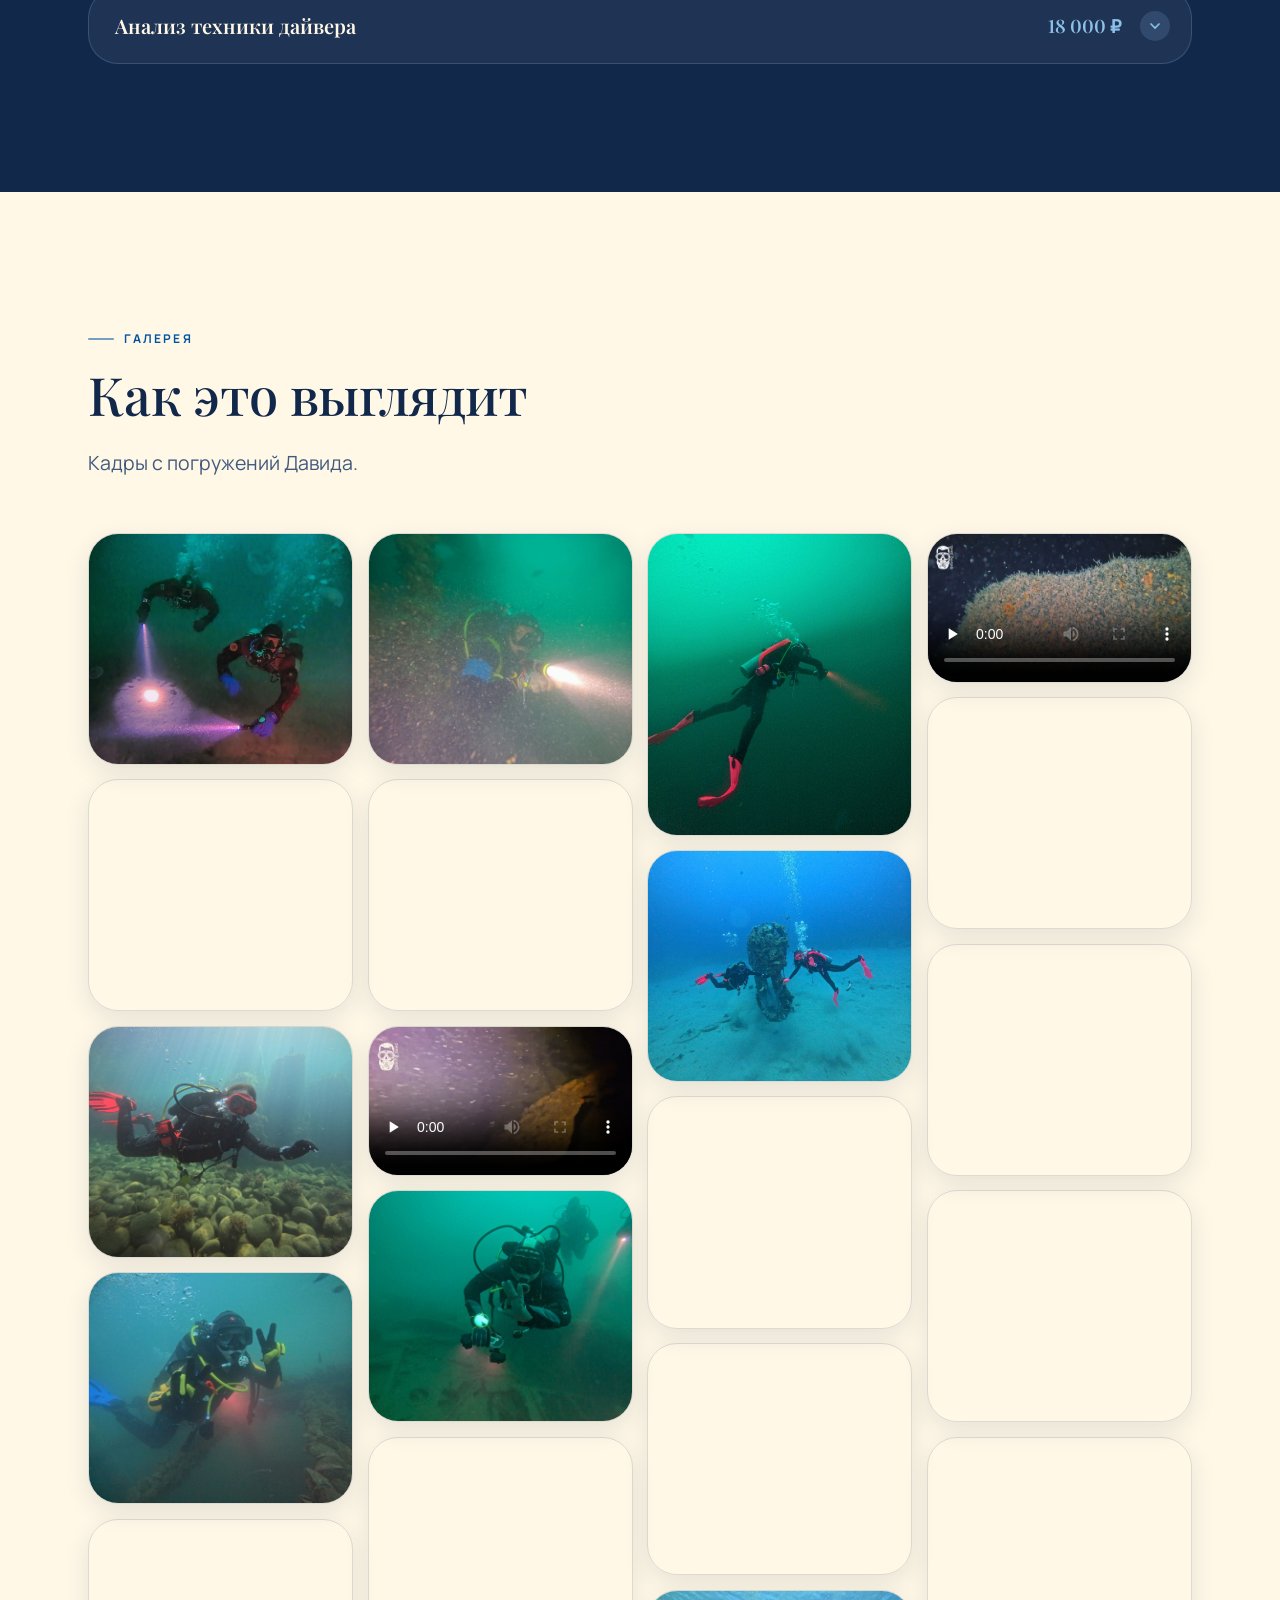
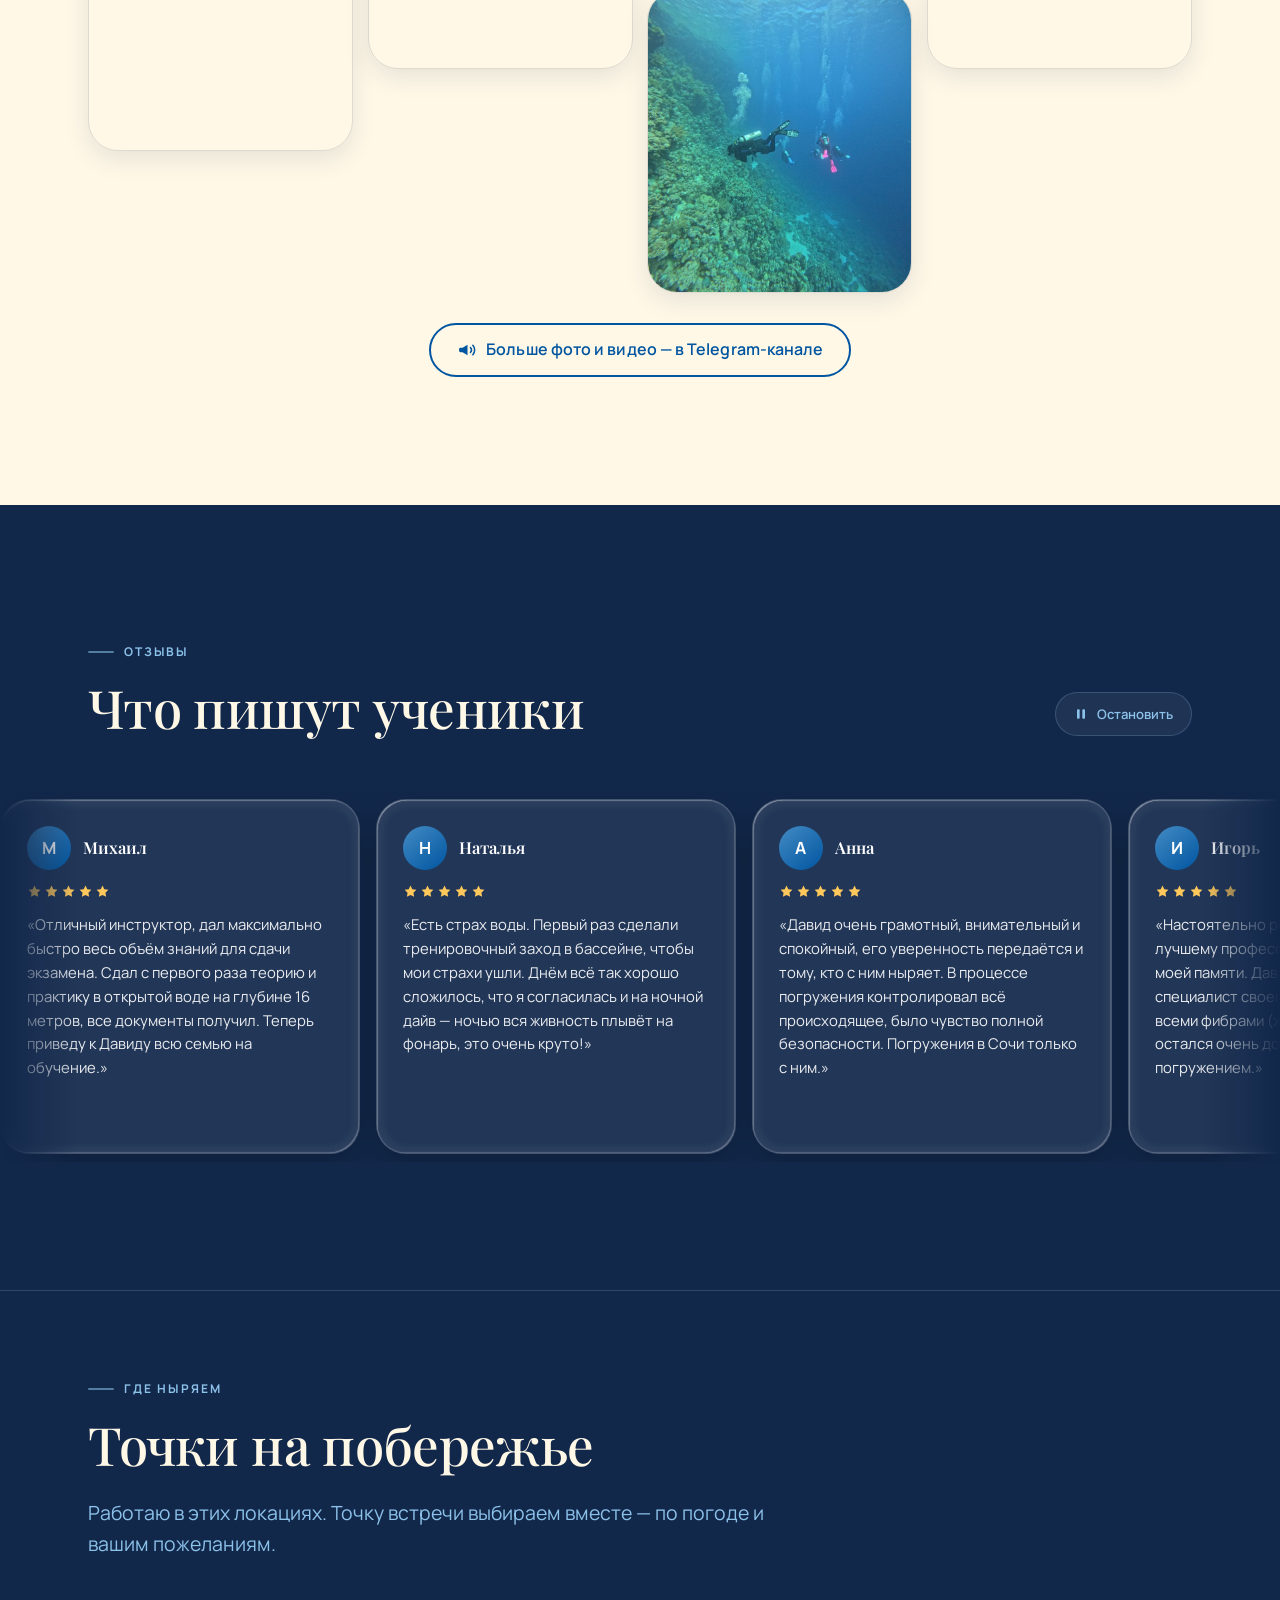
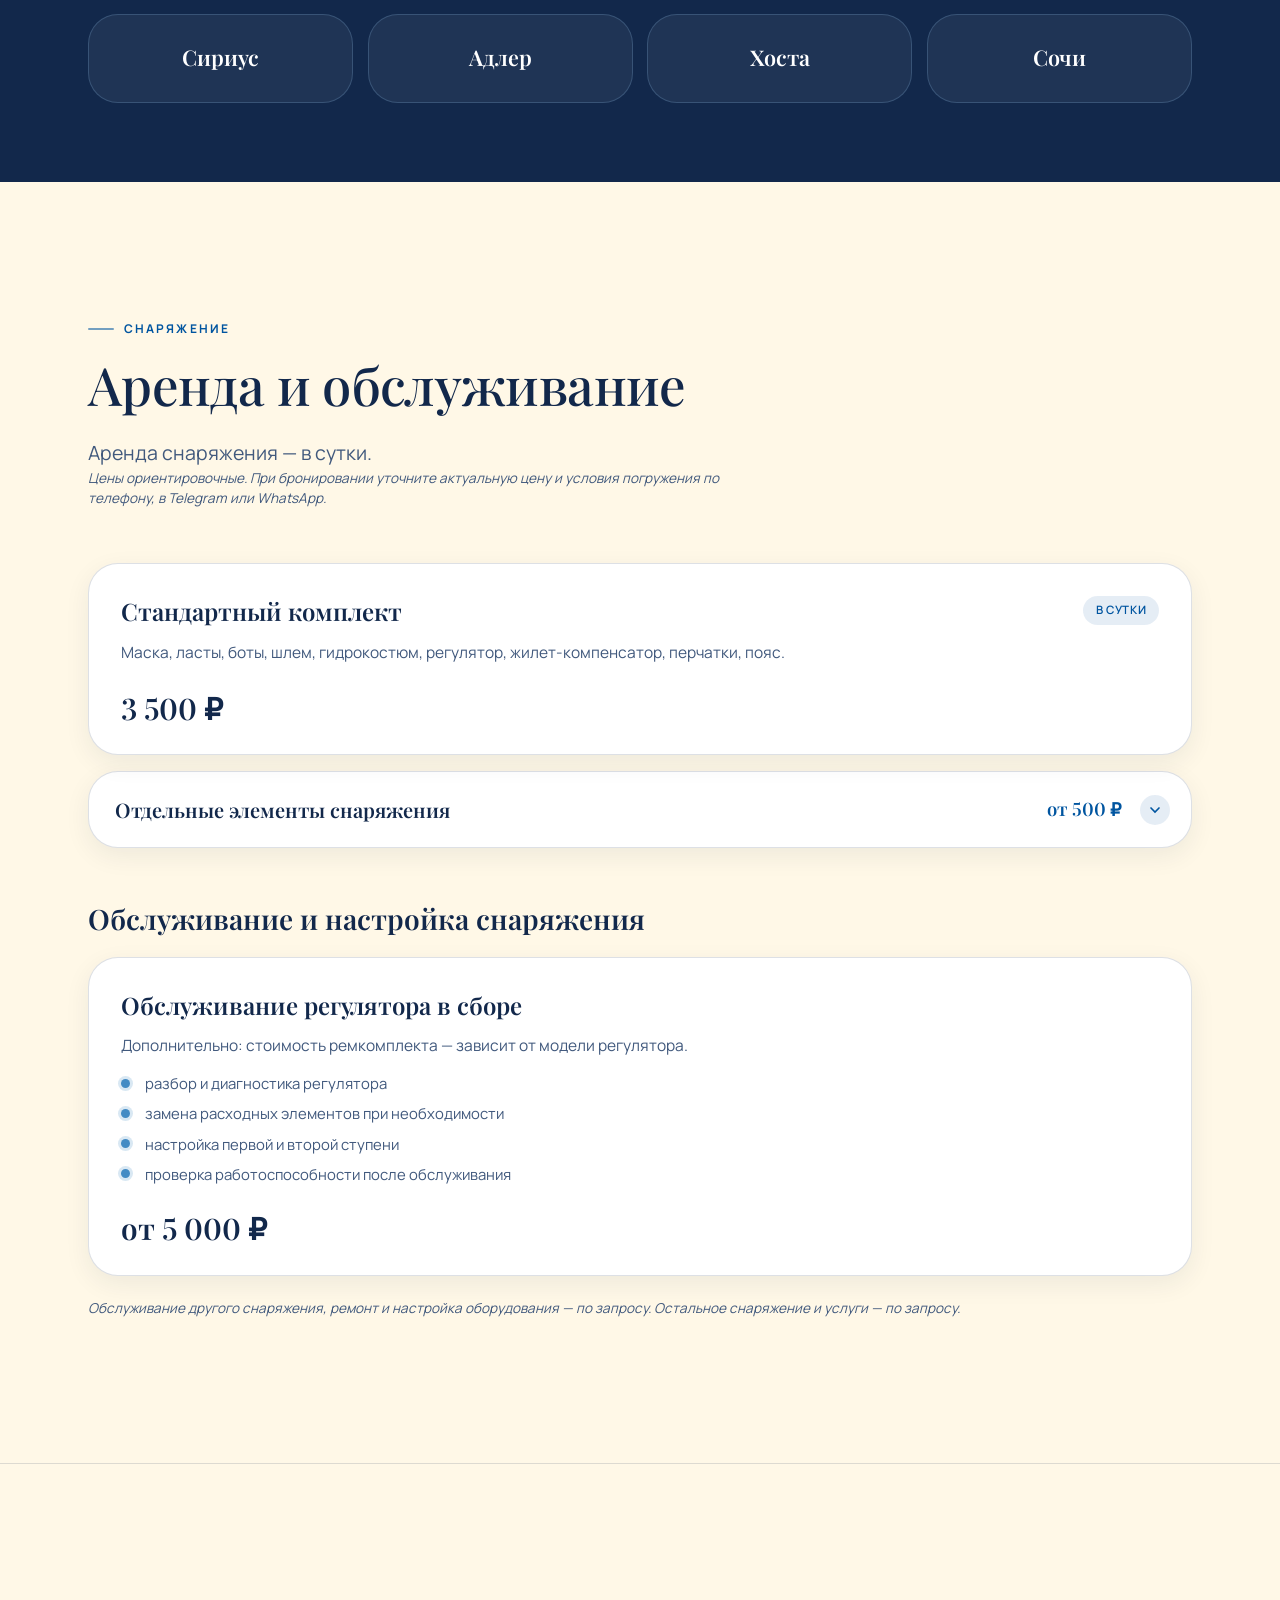
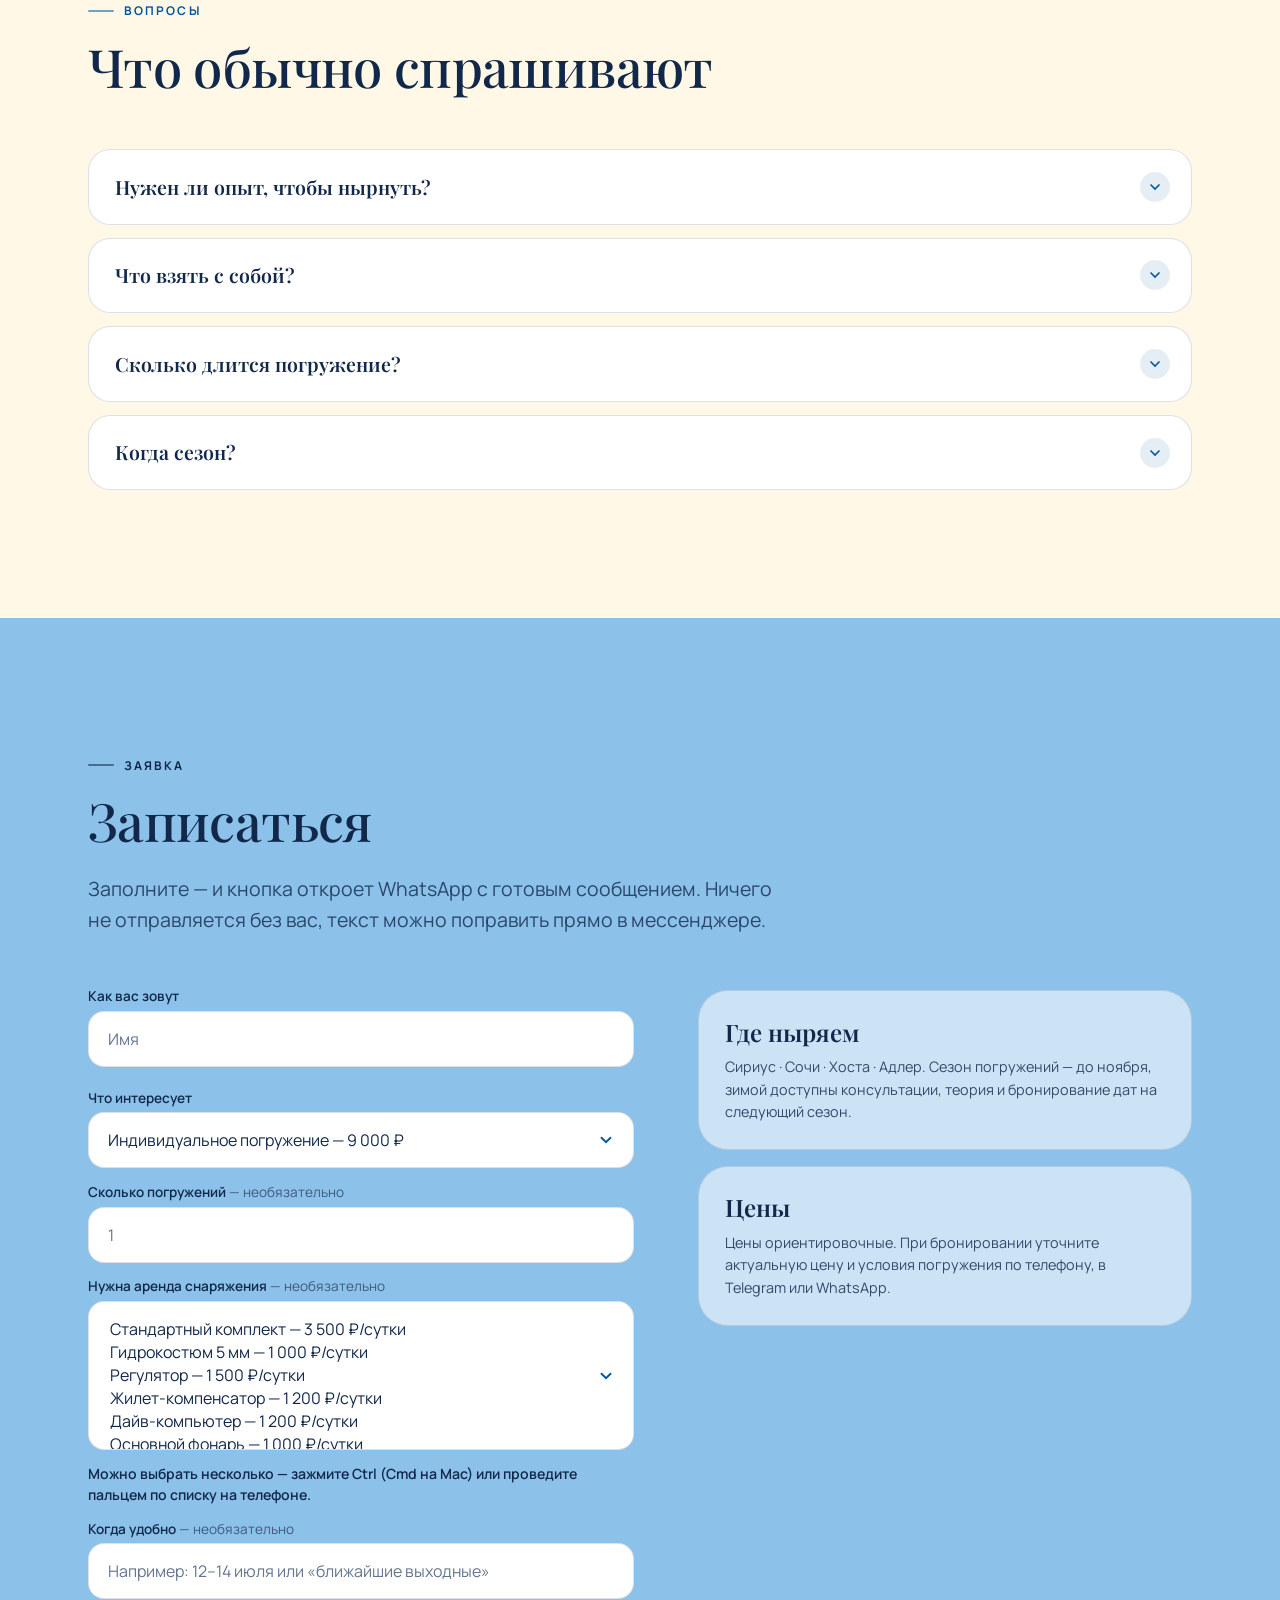
==== commit d3068a8c: "Потеряшки: оригинальное качество видео, вертикальный плеер как в Reels Co-Authored-By: Claude Opus 5" ====
--- a/index.html
+++ b/index.html
@@ -30,7 +30,7 @@
      узнаёт о них только после загрузки стилей, и текст дольше стоит без шрифта. -->
 <link rel="stylesheet" href="https://fonts.googleapis.com/css2?family=Manrope:wght@400;500;600;700;800&family=Playfair+Display:ital,wght@0,400;0,500;0,600;0,700;1,400;1,500&display=swap">
 <link rel="preload" as="image" href="img/hero.jpg" fetchpriority="high">
-<link rel="stylesheet" href="styles.css?v=a73a59f4">
+<link rel="stylesheet" href="styles.css?v=1e15b6ea">
 </head>
 <body>
 
@@ -335,21 +335,35 @@
         </div>
         <a class="btn btn--light" href="#contact" data-svc="Поиск и подъём предметов — от 15 000 ₽">Заказать поиск</a>
       </div>
+      <!-- Ролики открываются в вертикальном плеере (#vidLb) размером с телефон,
+           как Reels, а не растягиваются на весь экран -->
       <div class="tour lost__row">
         <figure class="tour__i">
-          <video preload="none" playsinline controls poster="img/poster-lost-1-week.jpg" aria-label="Телефон, который неделю пролежал в море"><source src="video/lost-1-week.mp4" type="video/mp4"></video>
+          <button class="lost__i" type="button" data-video="video/lost-1-week.mp4" data-poster="img/poster-lost-1-week.jpg" aria-label="Смотреть: телефон неделю пролежал в море">
+            <img src="img/poster-lost-1-week.jpg" width="720" height="1280" loading="lazy" decoding="async" alt="">
+            <span class="lost__play" aria-hidden="true"><svg viewBox="0 0 24 24"><path fill="currentColor" d="M8 5.5v13l10.5-6.5z"/></svg></span>
+          </button>
           <figcaption>Телефон неделю пролежал в&nbsp;море</figcaption>
         </figure>
         <figure class="tour__i">
-          <video preload="none" playsinline controls poster="img/poster-lost-2-uae.jpg" aria-label="Нашли телефон туристки из ОАЭ"><source src="video/lost-2-uae.mp4" type="video/mp4"></video>
+          <button class="lost__i" type="button" data-video="video/lost-2-uae.mp4" data-poster="img/poster-lost-2-uae.jpg" aria-label="Смотреть: хозяйка нашлась — туристка из ОАЭ">
+            <img src="img/poster-lost-2-uae.jpg" width="720" height="1280" loading="lazy" decoding="async" alt="">
+            <span class="lost__play" aria-hidden="true"><svg viewBox="0 0 24 24"><path fill="currentColor" d="M8 5.5v13l10.5-6.5z"/></svg></span>
+          </button>
           <figcaption>Хозяйка нашлась — туристка из&nbsp;ОАЭ</figcaption>
         </figure>
         <figure class="tour__i">
-          <video preload="none" playsinline controls poster="img/poster-lost-3-pier.jpg" aria-label="Утонувший телефон подняли с 5,5 метров и вернули на пирсе"><source src="video/lost-3-pier.mp4" type="video/mp4"></video>
+          <button class="lost__i" type="button" data-video="video/lost-3-pier.mp4" data-poster="img/poster-lost-3-pier.jpg" aria-label="Смотреть: подняли с 5,5 метров, вернули на пирсе">
+            <img src="img/poster-lost-3-pier.jpg" width="720" height="1280" loading="lazy" decoding="async" alt="">
+            <span class="lost__play" aria-hidden="true"><svg viewBox="0 0 24 24"><path fill="currentColor" d="M8 5.5v13l10.5-6.5z"/></svg></span>
+          </button>
           <figcaption>Подняли с 5,5&nbsp;м, вернули на&nbsp;пирсе</figcaption>
         </figure>
         <figure class="tour__i">
-          <video preload="none" playsinline controls poster="img/poster-lost-4-wallet.jpg" aria-label="Телефон с картами и деньгами вернули владельцу"><source src="video/lost-4-wallet.mp4" type="video/mp4"></video>
+          <button class="lost__i" type="button" data-video="video/lost-4-wallet.mp4" data-poster="img/poster-lost-4-wallet.jpg" aria-label="Смотреть: телефон с картами и деньгами вернули владельцу">
+            <img src="img/poster-lost-4-wallet.jpg" width="720" height="1280" loading="lazy" decoding="async" alt="">
+            <span class="lost__play" aria-hidden="true"><svg viewBox="0 0 24 24"><path fill="currentColor" d="M8 5.5v13l10.5-6.5z"/></svg></span>
+          </button>
           <figcaption>Телефон с картами и&nbsp;деньгами — вернули</figcaption>
         </figure>
       </div>
@@ -908,6 +922,25 @@
   </button>
 </dialog>
 
+<dialog class="lb lb--vid" id="vidLb" aria-label="Просмотр видео">
+  <div class="lb__stage" id="vidStage">
+    <video class="vid" id="vidEl" playsinline controls controlslist="nofullscreen nodownload" disablepictureinpicture preload="metadata"></video>
+  </div>
+  <p class="lb__n" id="vidN" aria-live="polite"></p>
+  <button class="lb__x" id="vidX" type="button" aria-label="Закрыть видео">
+    <svg viewBox="0 0 24 24" aria-hidden="true" fill="none" stroke="currentColor"
+         stroke-width="2.2" stroke-linecap="round"><path d="M6 6l12 12M18 6L6 18"/></svg>
+  </button>
+  <button class="lb__a lb__a--p" id="vidP" type="button" aria-label="Предыдущее видео">
+    <svg viewBox="0 0 24 24" aria-hidden="true" fill="none" stroke="currentColor"
+         stroke-width="2.2" stroke-linecap="round" stroke-linejoin="round"><path d="M15 5l-7 7 7 7"/></svg>
+  </button>
+  <button class="lb__a lb__a--n" id="vidNx" type="button" aria-label="Следующее видео">
+    <svg viewBox="0 0 24 24" aria-hidden="true" fill="none" stroke="currentColor"
+         stroke-width="2.2" stroke-linecap="round" stroke-linejoin="round"><path d="M9 5l7 7-7 7"/></svg>
+  </button>
+</dialog>
+
 <dialog class="lb lb--rev" id="revLb" aria-label="Просмотр отзыва">
   <div class="lb__stage">
     <article class="revCard">
@@ -961,6 +994,6 @@
 }
 </script>
 
-<script src="script.js?v=40e6abd6" defer></script>
+<script src="script.js?v=8a58c99d" defer></script>
 </body>
 </html>
--- a/styles.css
+++ b/styles.css
@@ -782,6 +782,37 @@
 /* на телефоне третий ролик выглядывает — видно, что ленту можно листать */
 .lost__row{grid-auto-columns:minmax(150px,43%)}
 .lost__row figcaption{font-size:.8rem}
+.lost__i{
+  position:relative;display:block;width:100%;padding:0;cursor:pointer;overflow:hidden;
+  aspect-ratio:9/16;background:var(--ocean-3);
+  border-radius:var(--r);border:1px solid var(--line-dark);
+}
+.lost__i img{width:100%;height:100%;object-fit:cover;display:block;transition:transform .5s var(--ease)}
+.lost__play{
+  position:absolute;left:50%;top:50%;translate:-50% -50%;
+  width:56px;height:56px;border-radius:50%;display:grid;place-items:center;
+  background:rgba(255,255,255,.9);color:var(--ocean);box-shadow:0 8px 24px rgba(0,0,0,.35);
+  transition:transform .3s var(--ease);
+}
+.lost__play svg{width:24px;height:24px;margin-left:3px}
+.lost__i:active .lost__play{transform:scale(.94)}
+@media (hover:hover){
+  .lost__i:hover img{transform:scale(1.04)}
+  .lost__i:hover .lost__play{transform:scale(1.08)}
+}
+/* плеер: вертикальный, размером с экран телефона — как в Instagram, не на весь экран */
+.lb--vid .lb__stage{padding:3.6rem 1rem 3.4rem}
+.vid{
+  /* высота — меньшая из: 84% экрана, 860px, либо та, при которой ролик 9:16
+     влезает по ширине; иначе на узком экране появляются чёрные полосы */
+  display:block;width:auto;max-width:100%;
+  height:min(84vh,860px,calc((100vw - 2rem) * 16 / 9));
+  aspect-ratio:9/16;object-fit:contain;background:#000;
+  border-radius:var(--r);box-shadow:0 24px 60px rgba(0,0,0,.5);
+}
+@media (prefers-reduced-motion:reduce){
+  .lost__i img,.lost__play{transition:none}
+}
 @media (min-width:640px){
   .lost__head{grid-template-columns:1fr auto}
 }
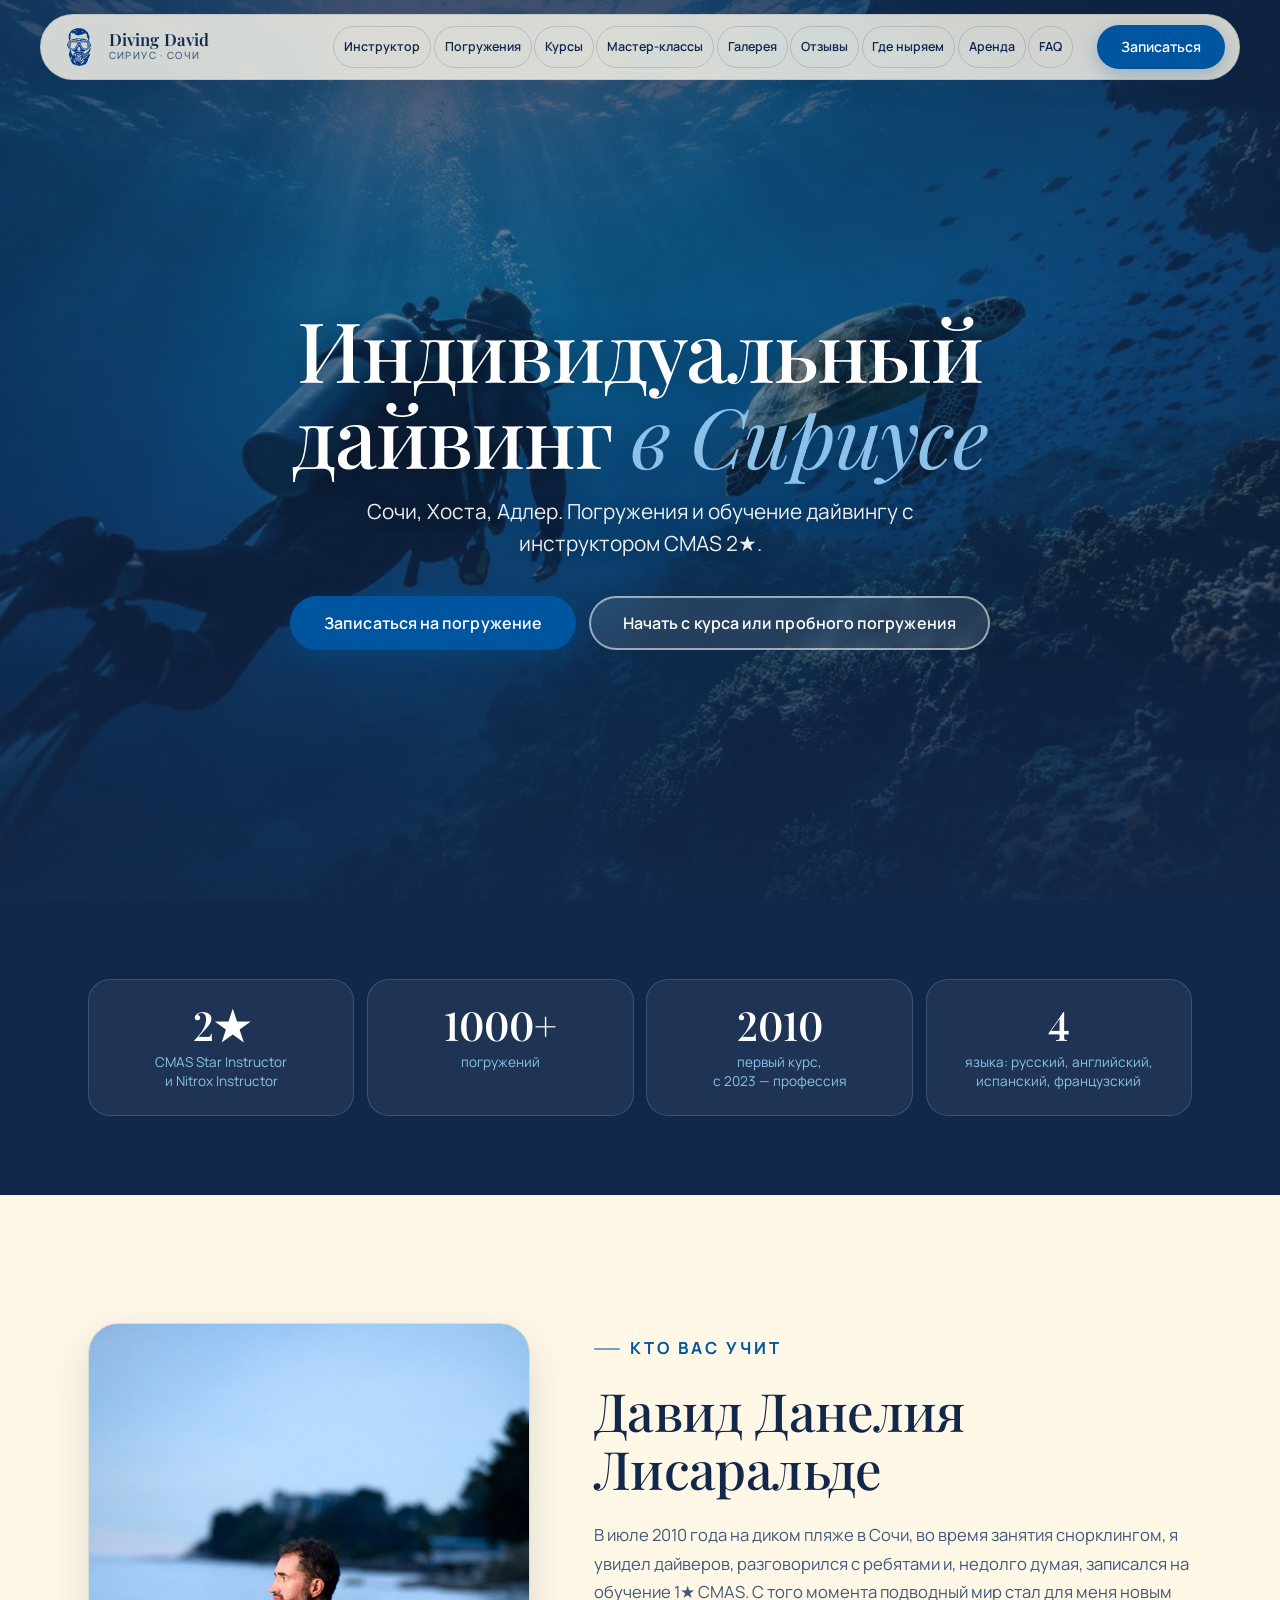
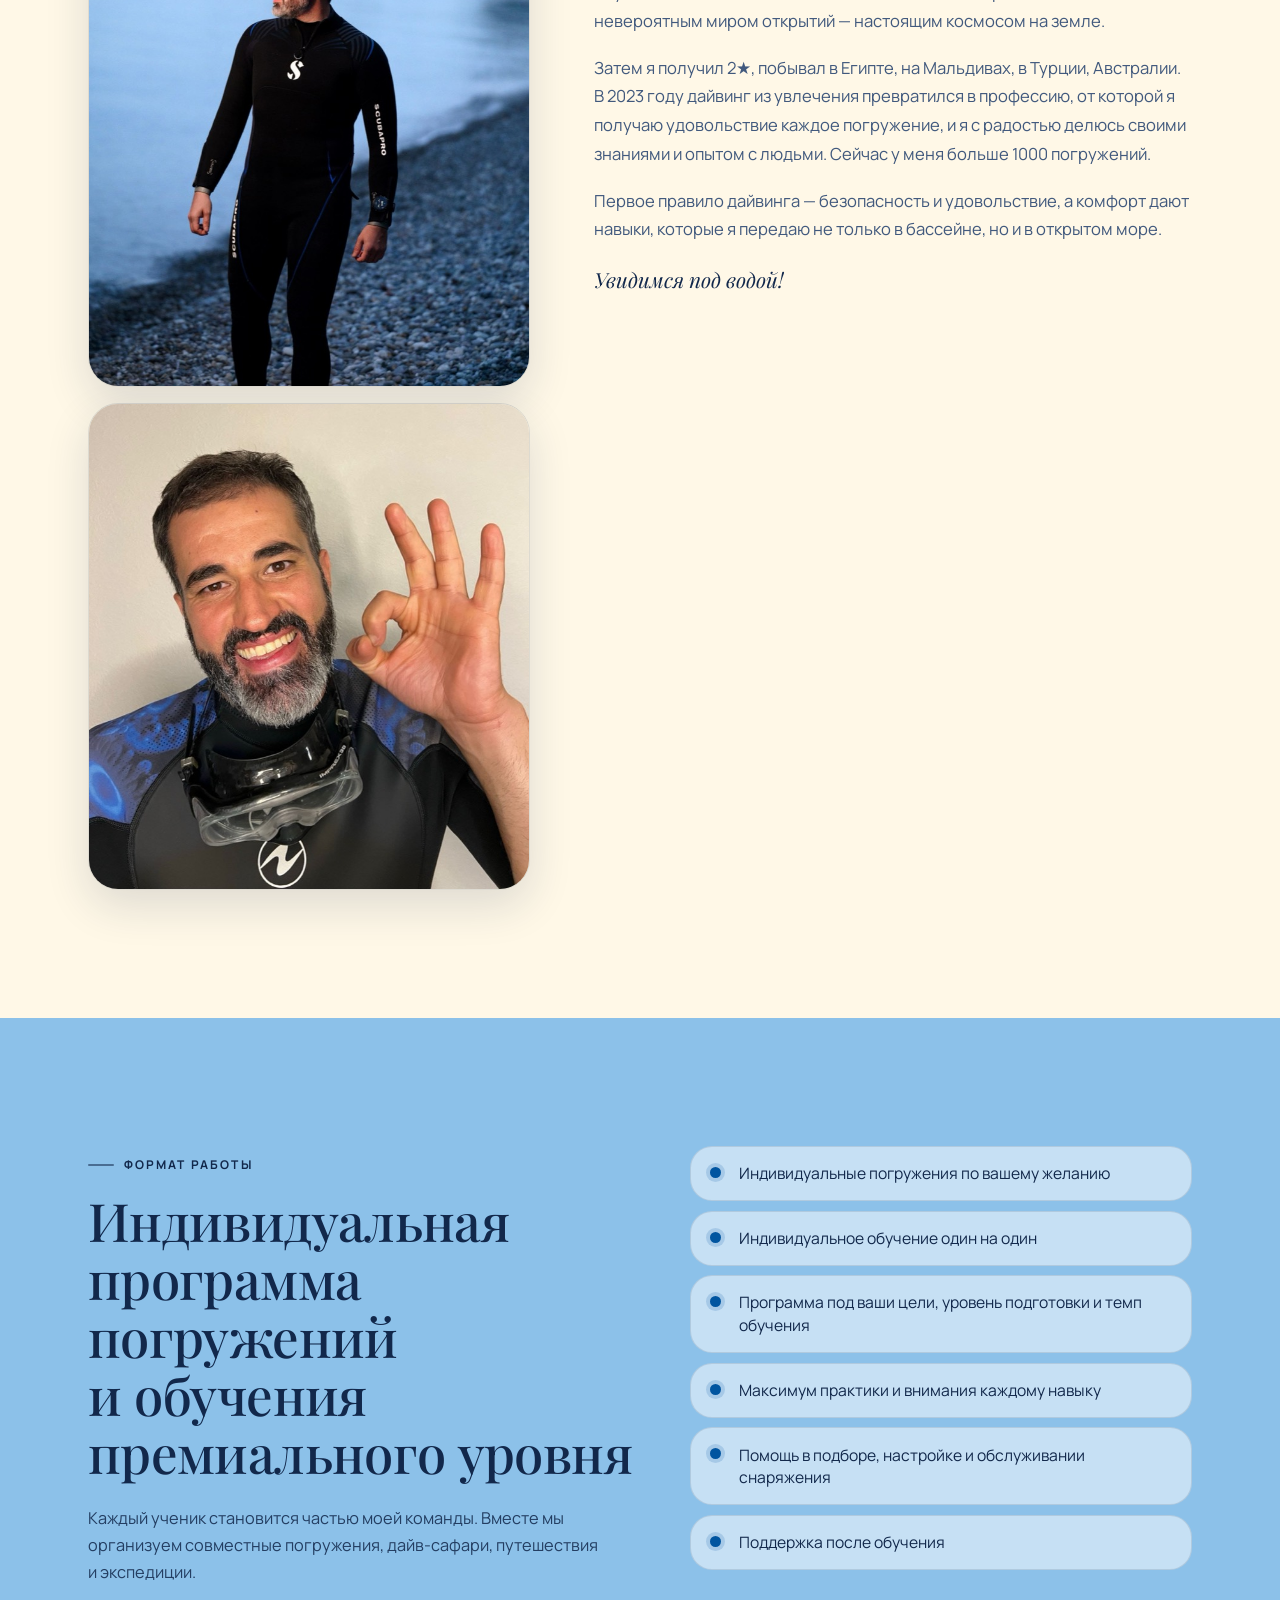
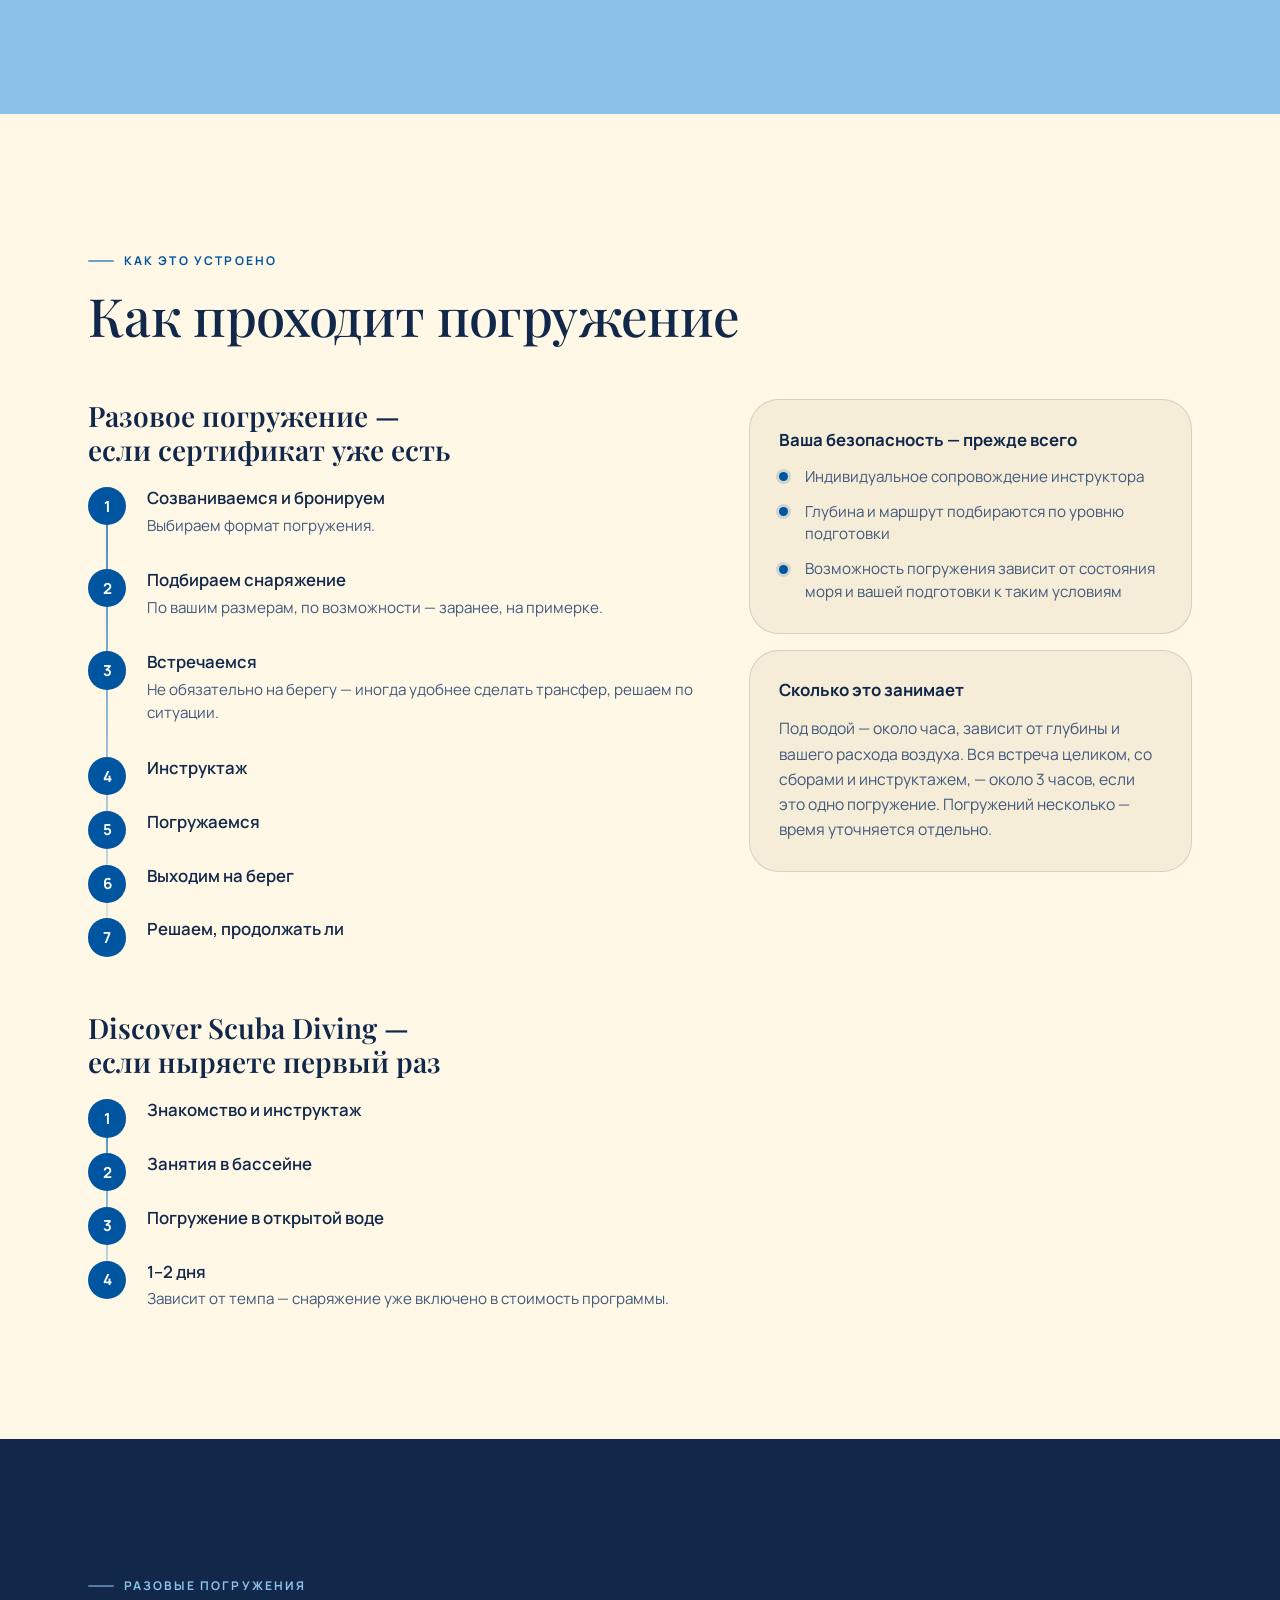
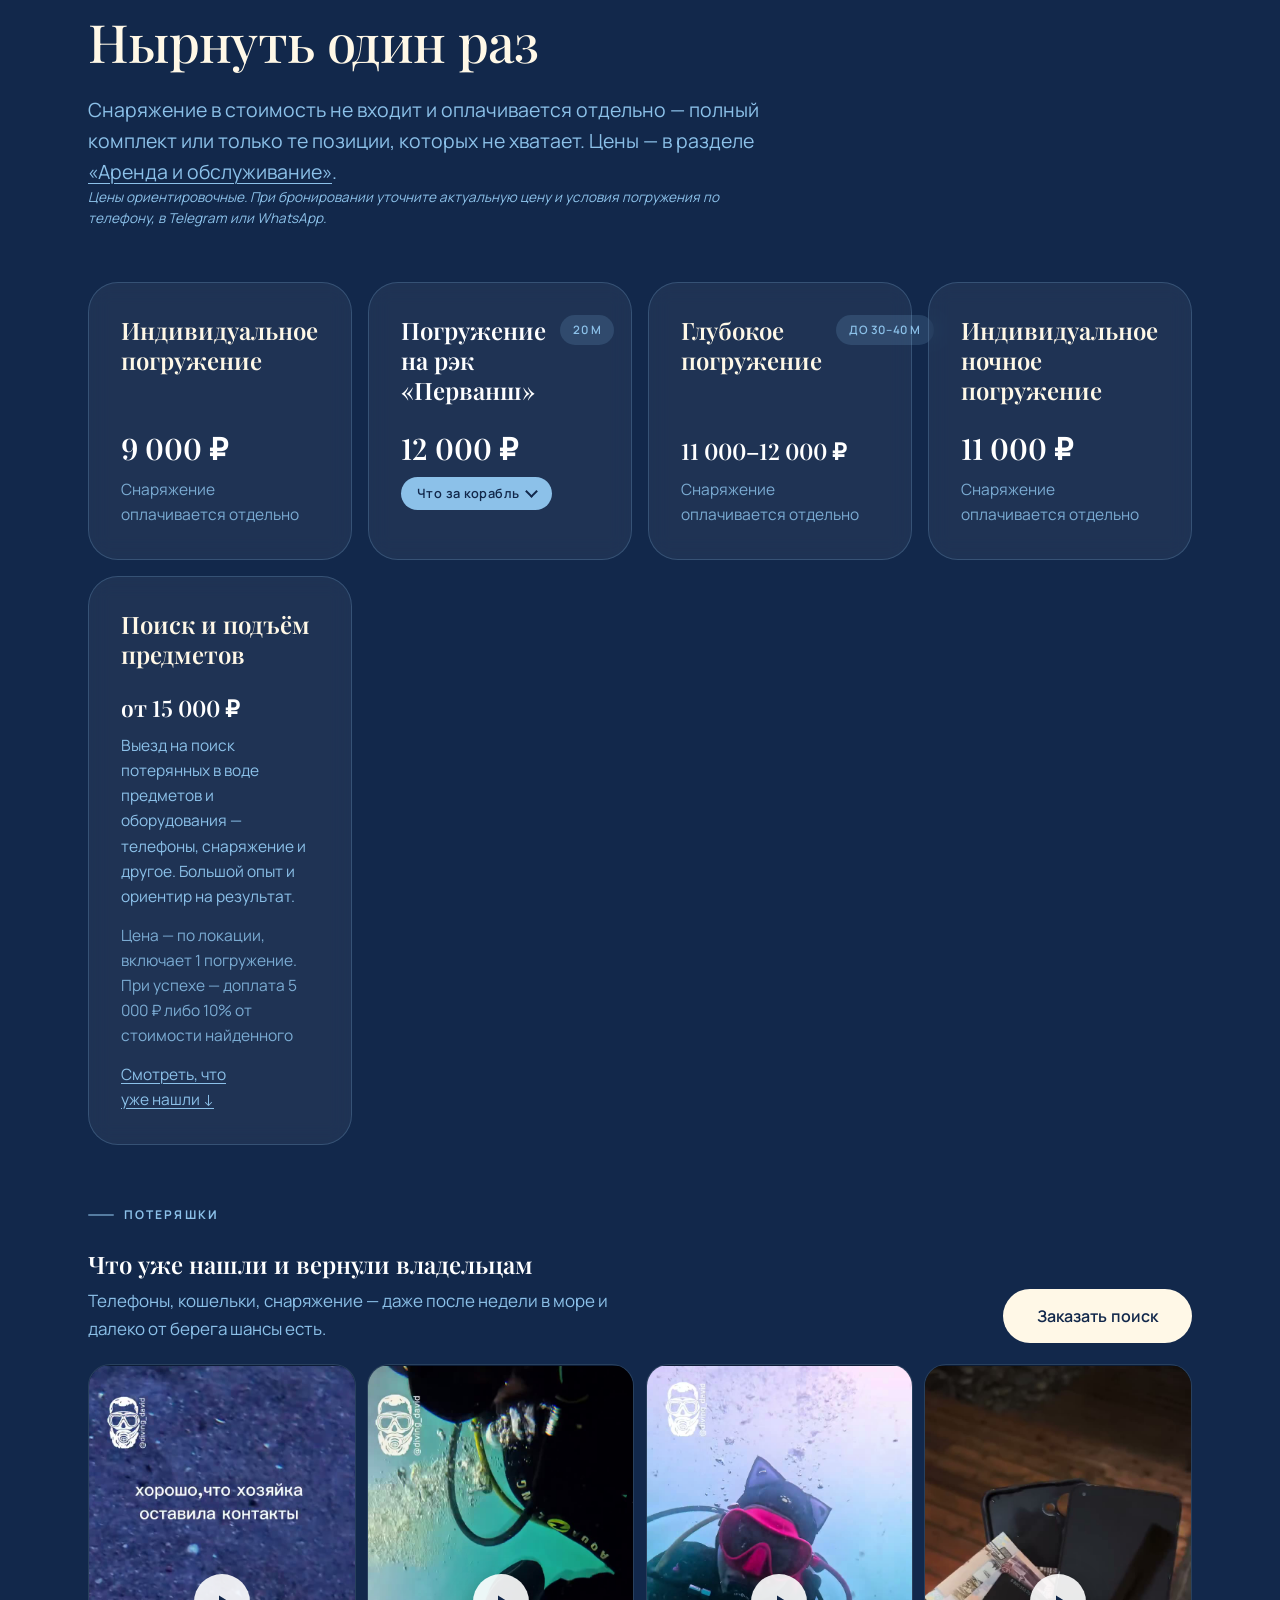
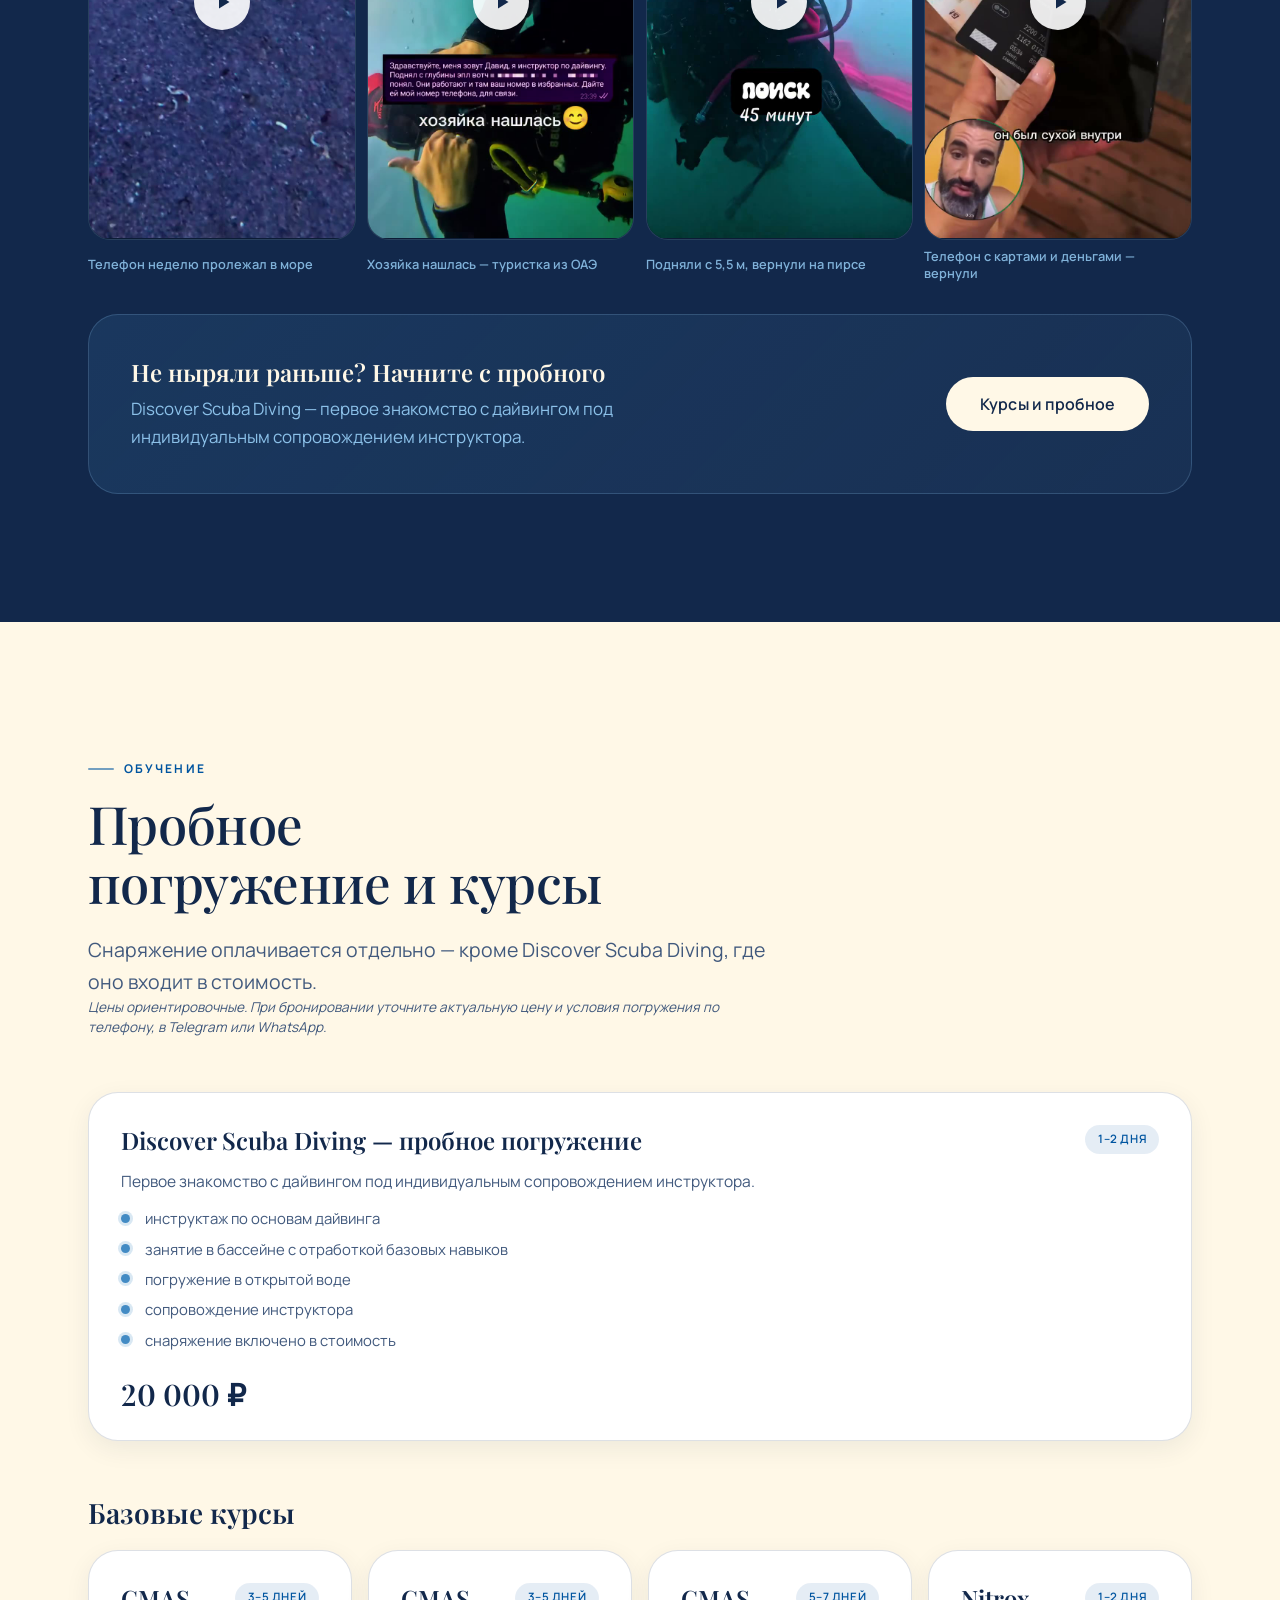
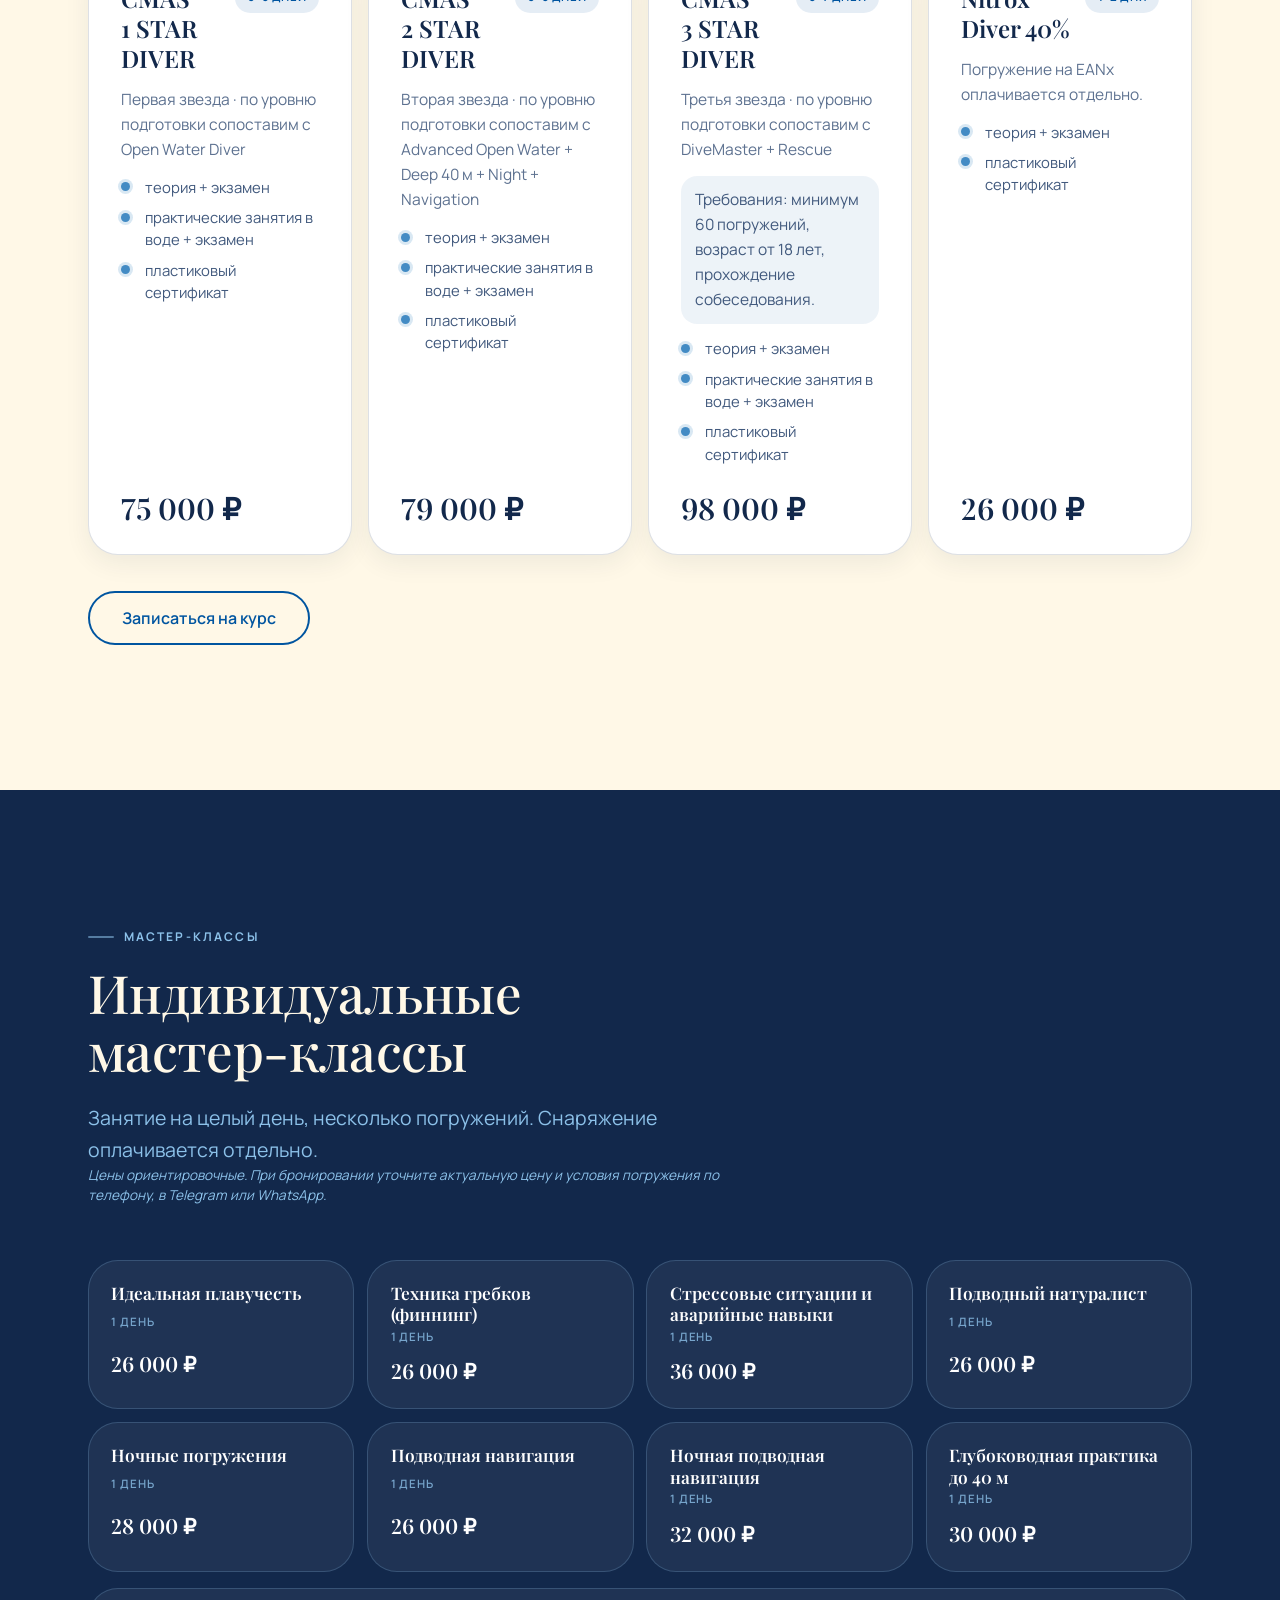
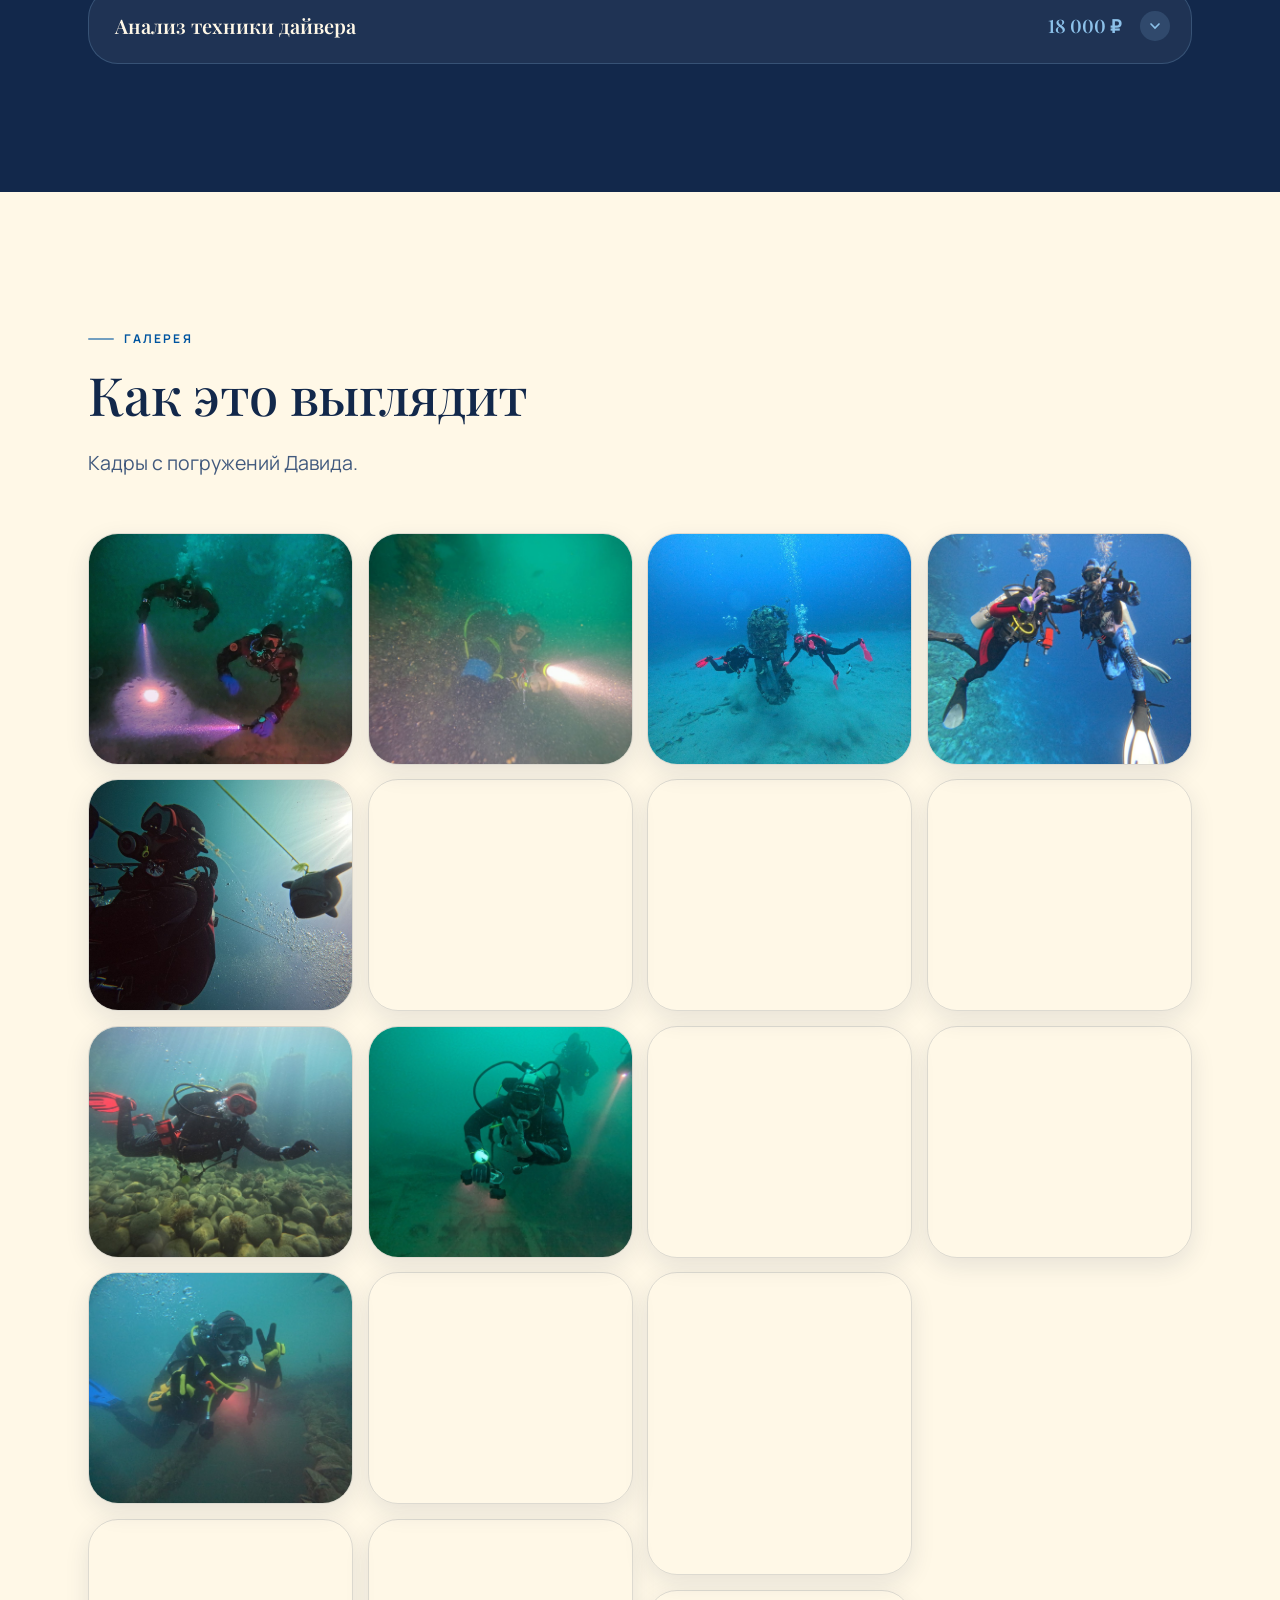
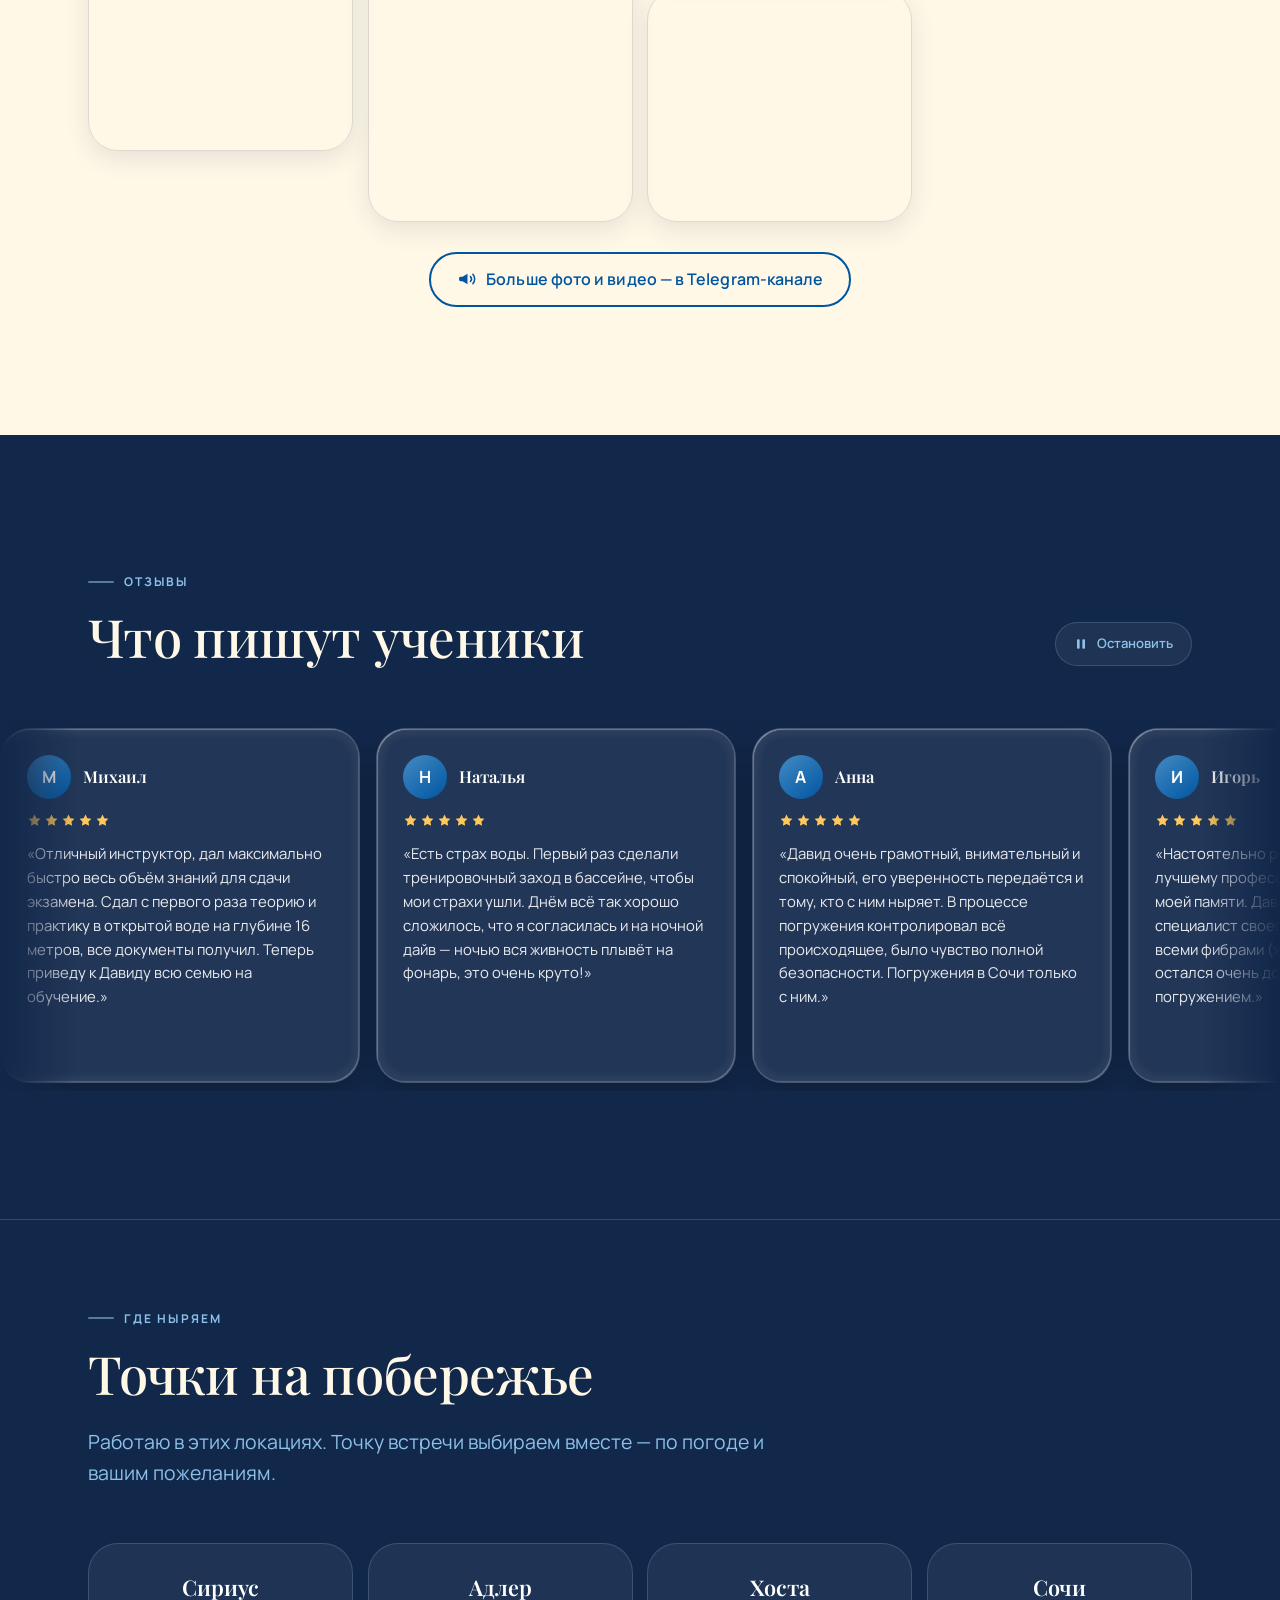
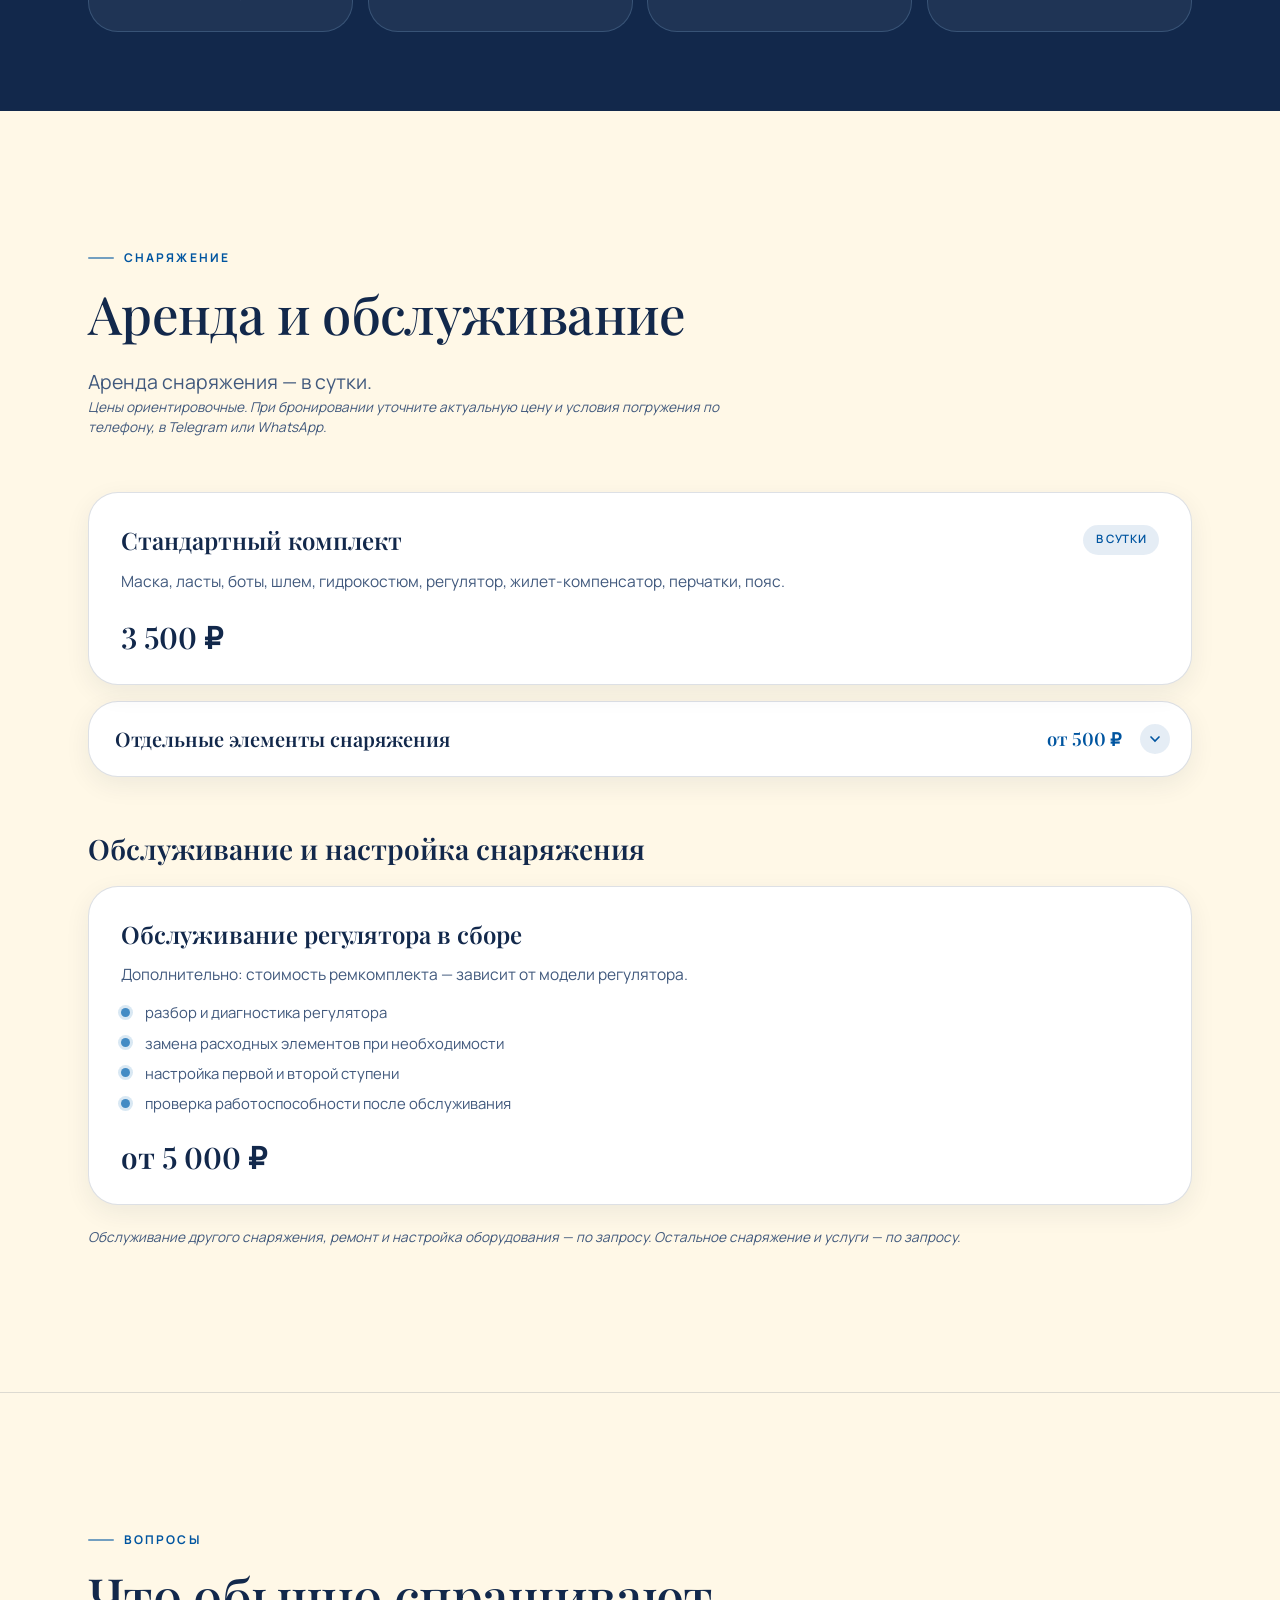
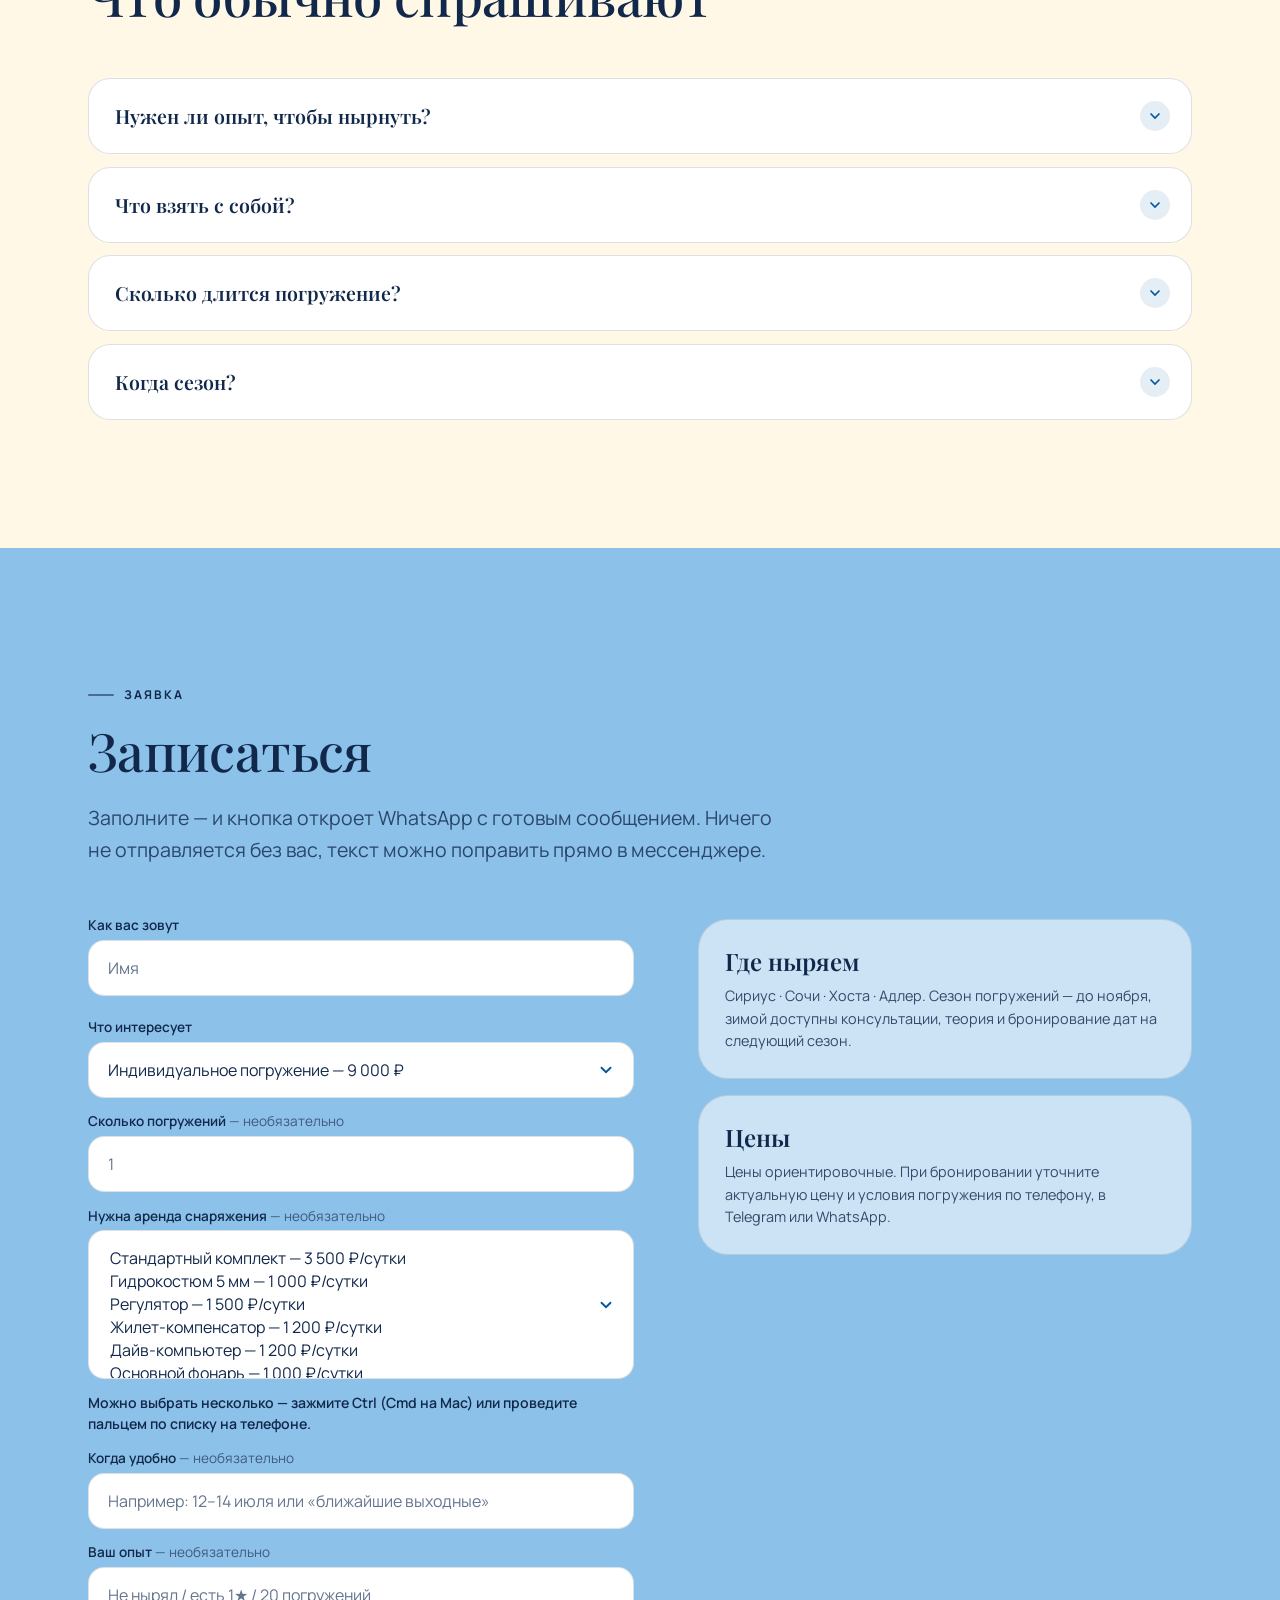
==== commit 111274eb: "Галерея: убраны два видео «Перванша» — дублировали карточку рэка Co-Authored-By: Claude Opus 5.5 <no" ====
--- a/index.html
+++ b/index.html
@@ -535,7 +535,6 @@
       <figure><button class="gal__b" type="button"><img src="img/pv-3.jpg" width="1100" height="946" loading="lazy" decoding="async" alt="Дайвер осматривает обросшую мидиями обшивку рэка"></button></figure>
       <figure><button class="gal__b" type="button"><img src="img/pv-1.jpg" width="1100" height="946" loading="lazy" decoding="async" alt="Дайвер с фонарём у обросшего борта «Перванша»"></button></figure>
       <figure><button class="gal__b" type="button"><img src="img/pv-4.jpg" width="1100" height="946" loading="lazy" decoding="async" alt="Дайвер с фонарём вдоль борта затонувшего парохода"></button></figure>
-      <figure class="gal__v"><video preload="none" playsinline controls poster="img/poster-1.jpg" aria-label="Корпус рэка «Перванш»"><source src="video/wreck-wide-1.mp4" type="video/mp4"></video></figure>
       <figure><button class="gal__b" type="button"><img src="img/gal-5.jpg" width="1100" height="962" loading="lazy" decoding="async" alt="Дайвер с фонарём над рэком показывает знак победы"></button></figure>
       <figure><button class="gal__b" type="button"><img src="img/gal-6.jpg" width="1100" height="962" loading="lazy" decoding="async" alt="Два дайвера с фонарями в зелёной воде"></button></figure>
       <figure><button class="gal__b" type="button"><img src="img/gal-7.jpg" width="962" height="1100" loading="lazy" decoding="async" alt="Дайвер с фонарём в толще зелёной воды"></button></figure>
@@ -543,7 +542,6 @@
       <figure><button class="gal__b" type="button"><img src="img/g-egypt-1.jpg" width="900" height="787" loading="lazy" decoding="async" alt="Дайвер парит над коралловым садом"></button></figure>
       <figure><button class="gal__b" type="button"><img src="img/gal-4.jpg" width="1100" height="962" loading="lazy" decoding="async" alt="Два дайвера у поверхности после погружения"></button></figure>
       <figure><button class="gal__b" type="button"><img src="img/g-egypt-4.jpg" width="900" height="1029" loading="lazy" decoding="async" alt="Группа дайверов идёт вдоль кораллового рифа на глубине"></button></figure>
-      <figure class="gal__v"><video preload="none" playsinline controls poster="img/poster-8.jpg" aria-label="Общий план рэка «Перванш»"><source src="video/wreck-wide-2.mp4" type="video/mp4"></video></figure>
       <figure><button class="gal__b" type="button"><img src="img/gal-2.jpg" width="1100" height="962" loading="lazy" decoding="async" alt="Дайвер у кораллового рифа, рядом второй дайвер с баллоном"></button></figure>
       <figure><button class="gal__b" type="button"><img src="img/gal-3.jpg" width="1100" height="962" loading="lazy" decoding="async" alt="Два дайвера в синей воде над рифом"></button></figure>
       <figure><button class="gal__b" type="button"><img src="img/g-egypt-6.jpg" width="900" height="787" loading="lazy" decoding="async" alt="Дайвер с фонарём осматривает отвесную коралловую стену"></button></figure>
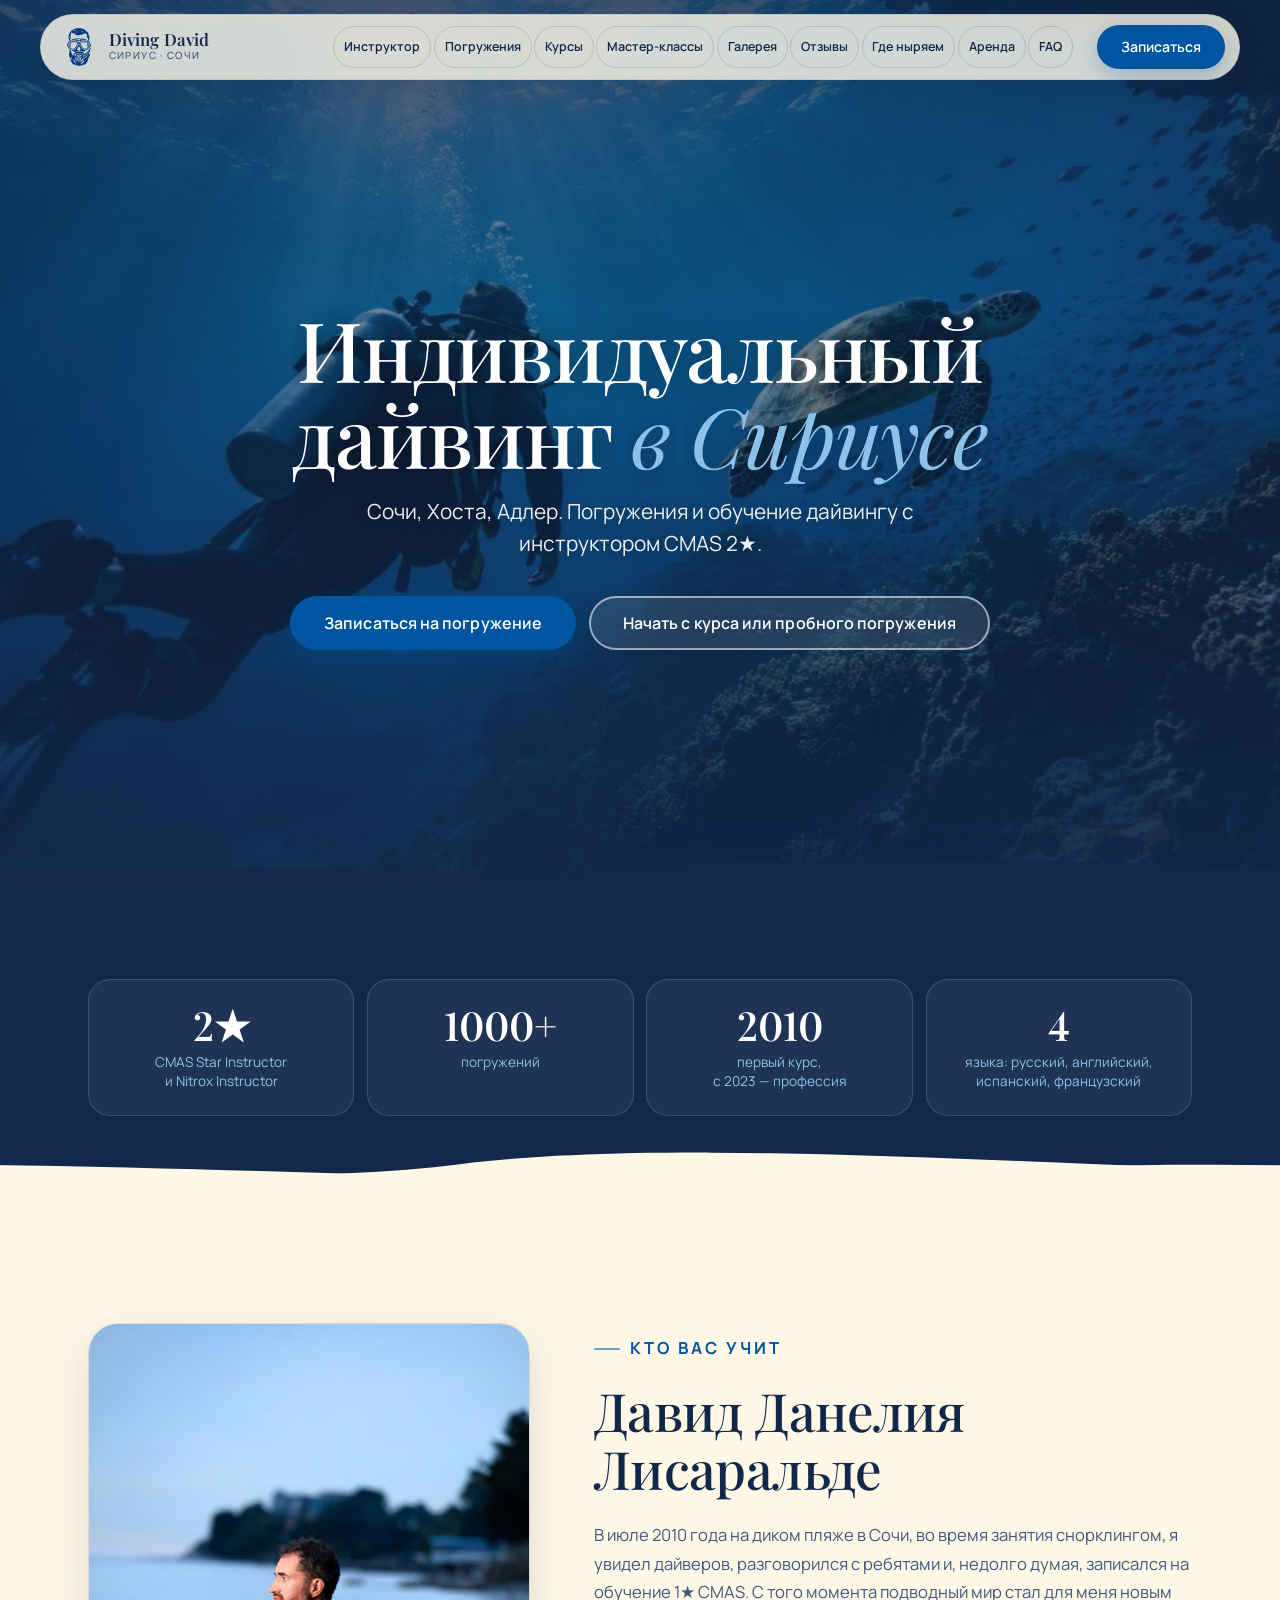
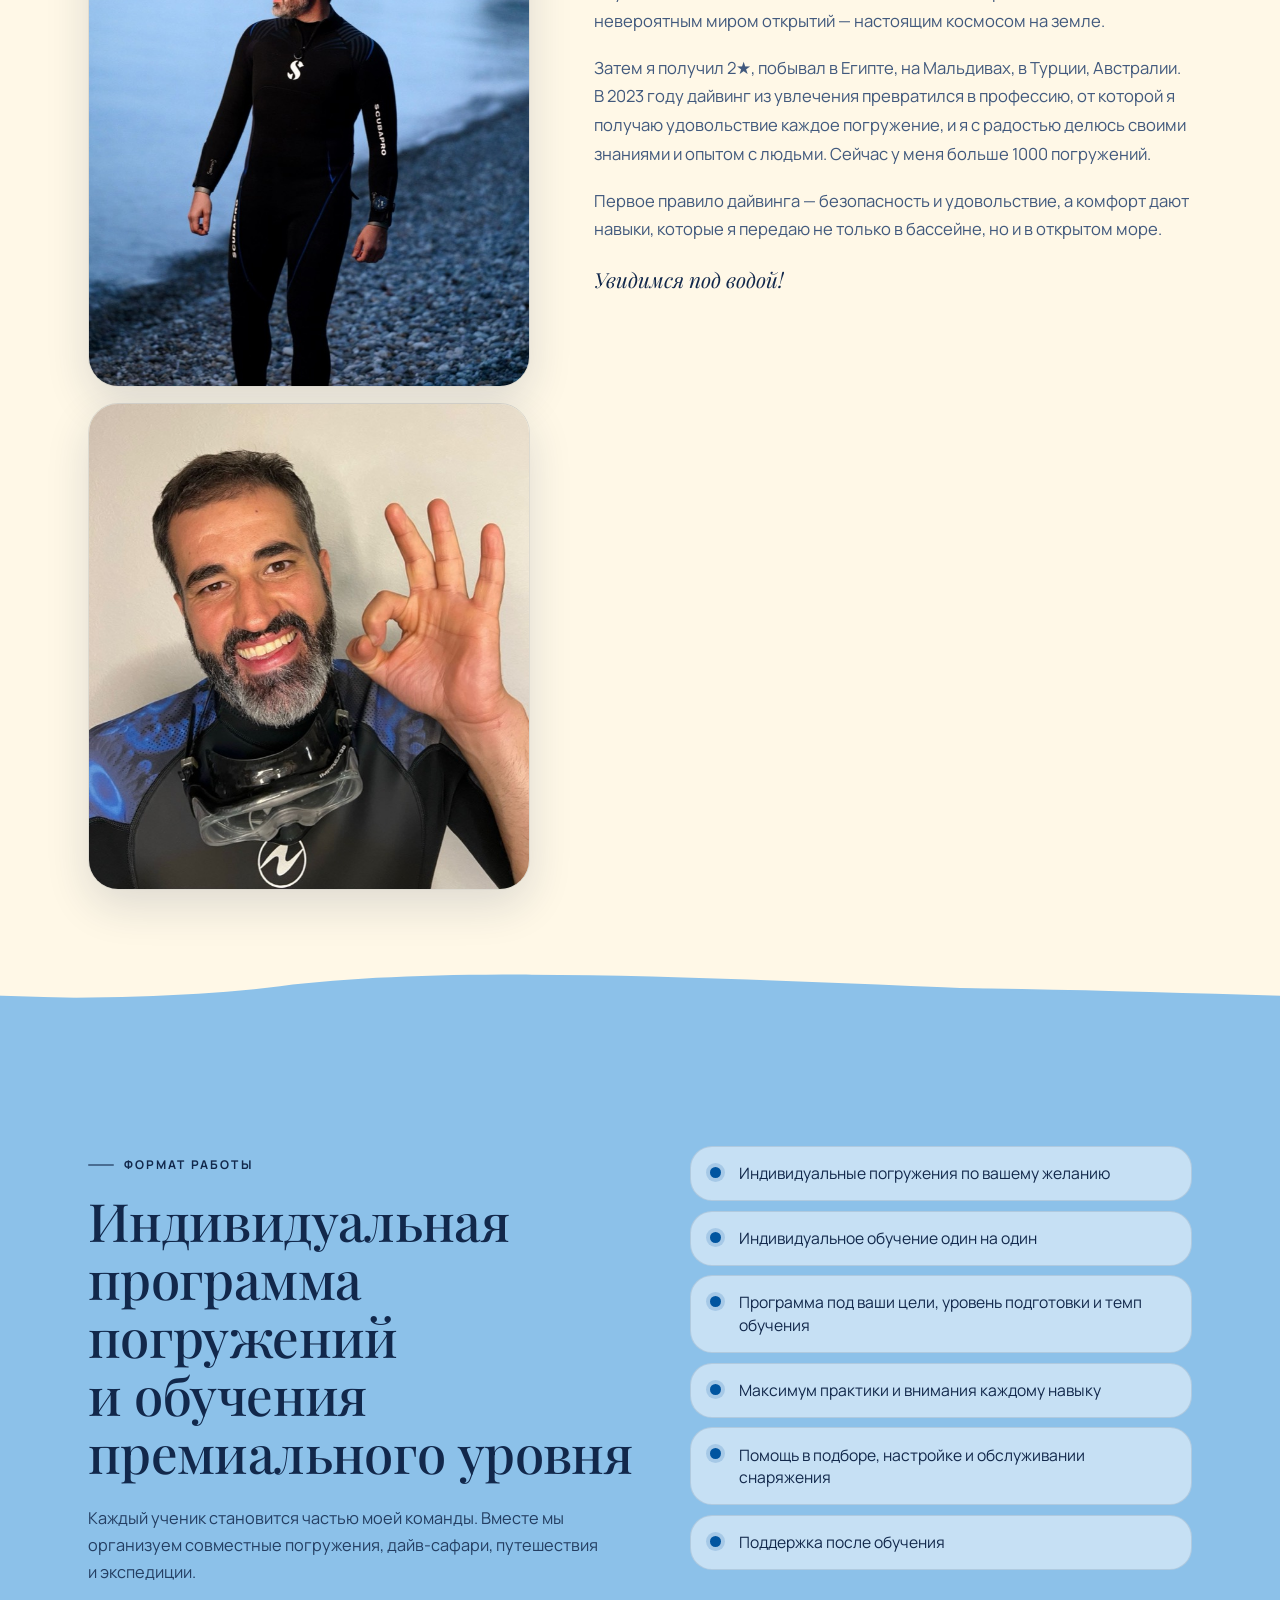
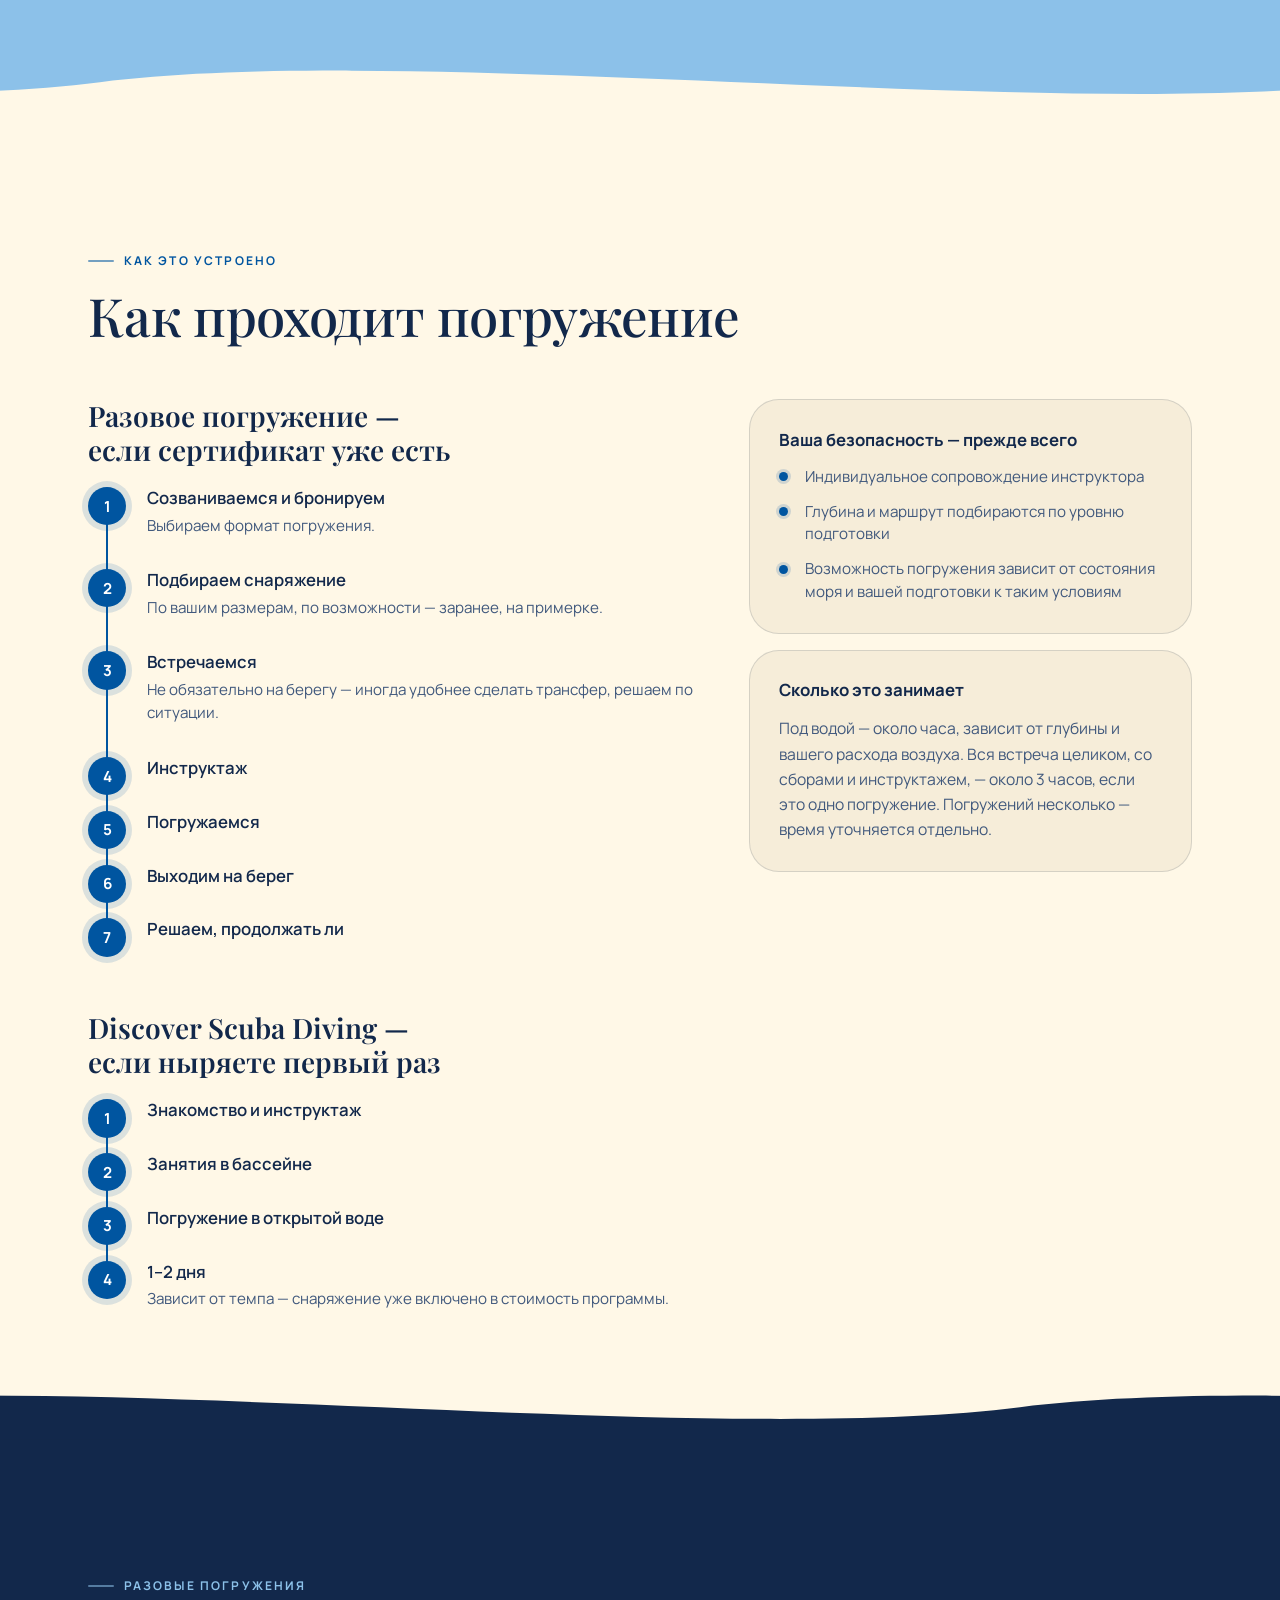
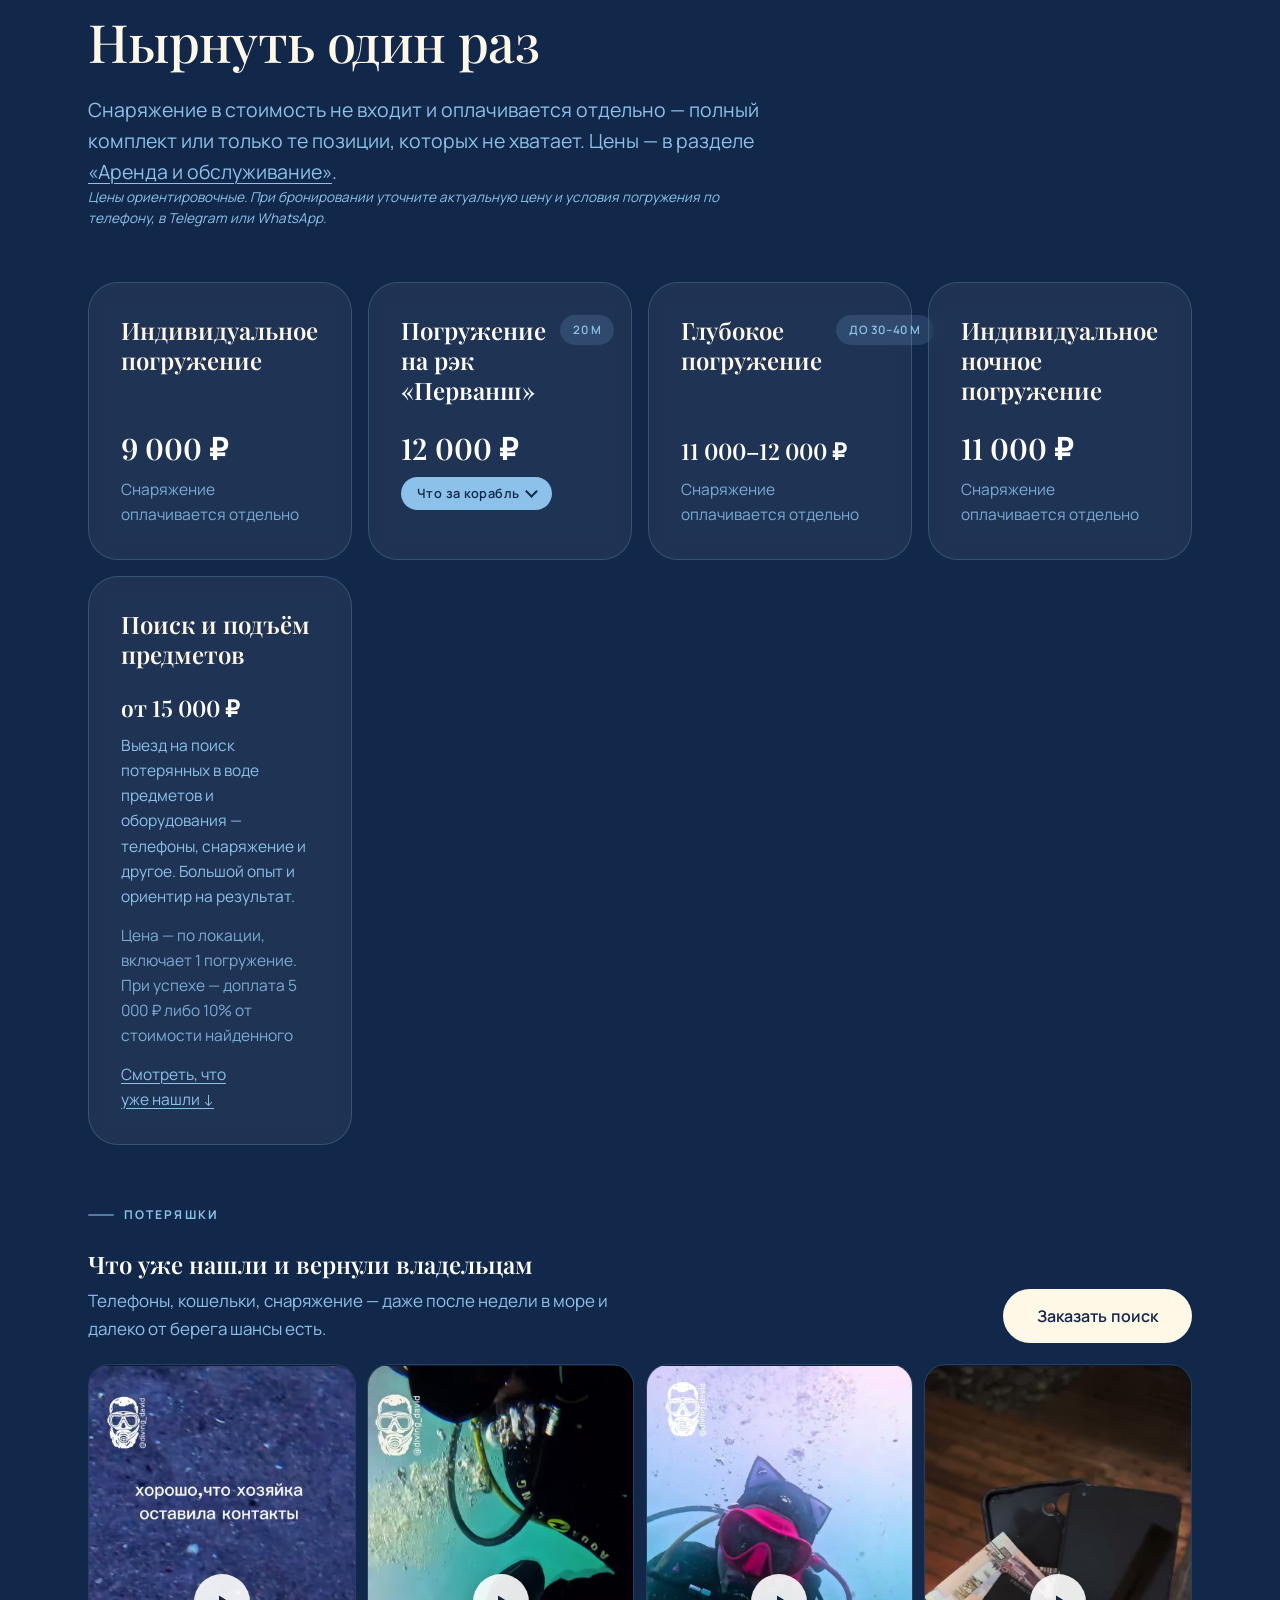
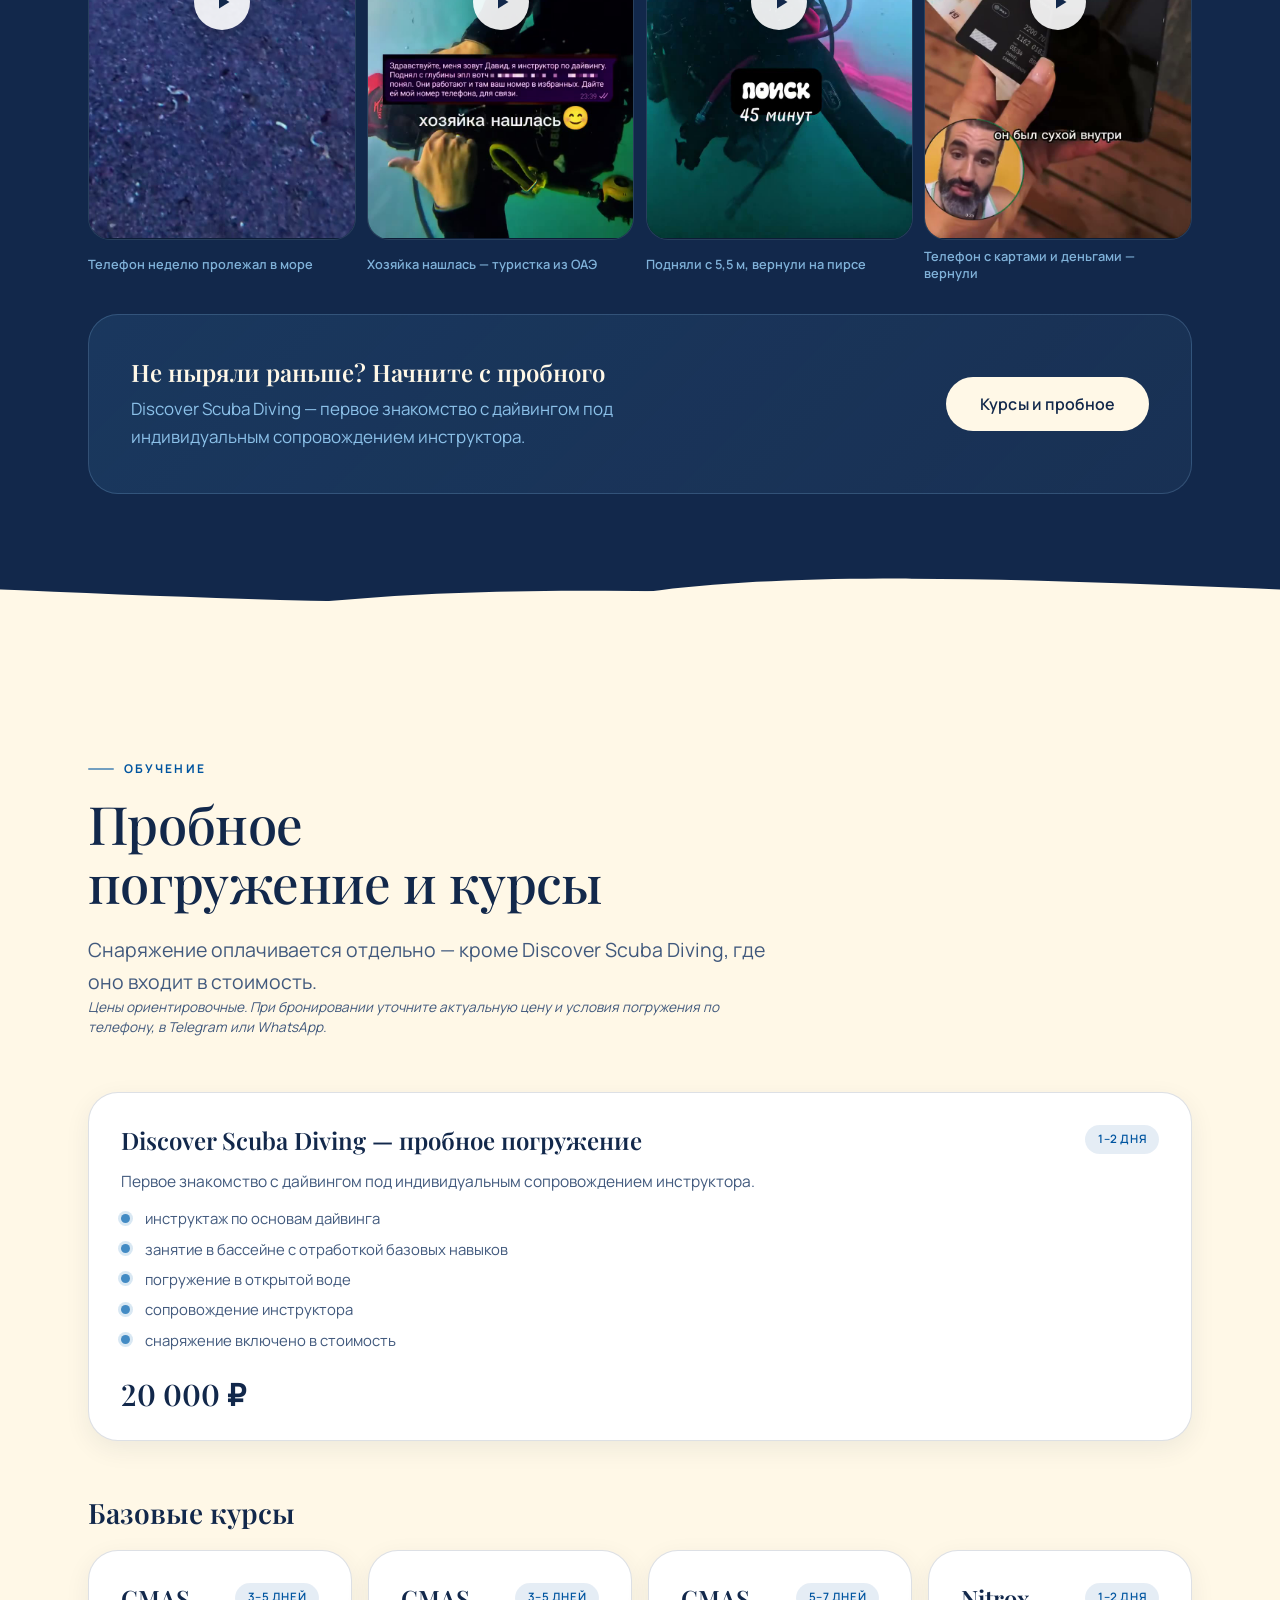
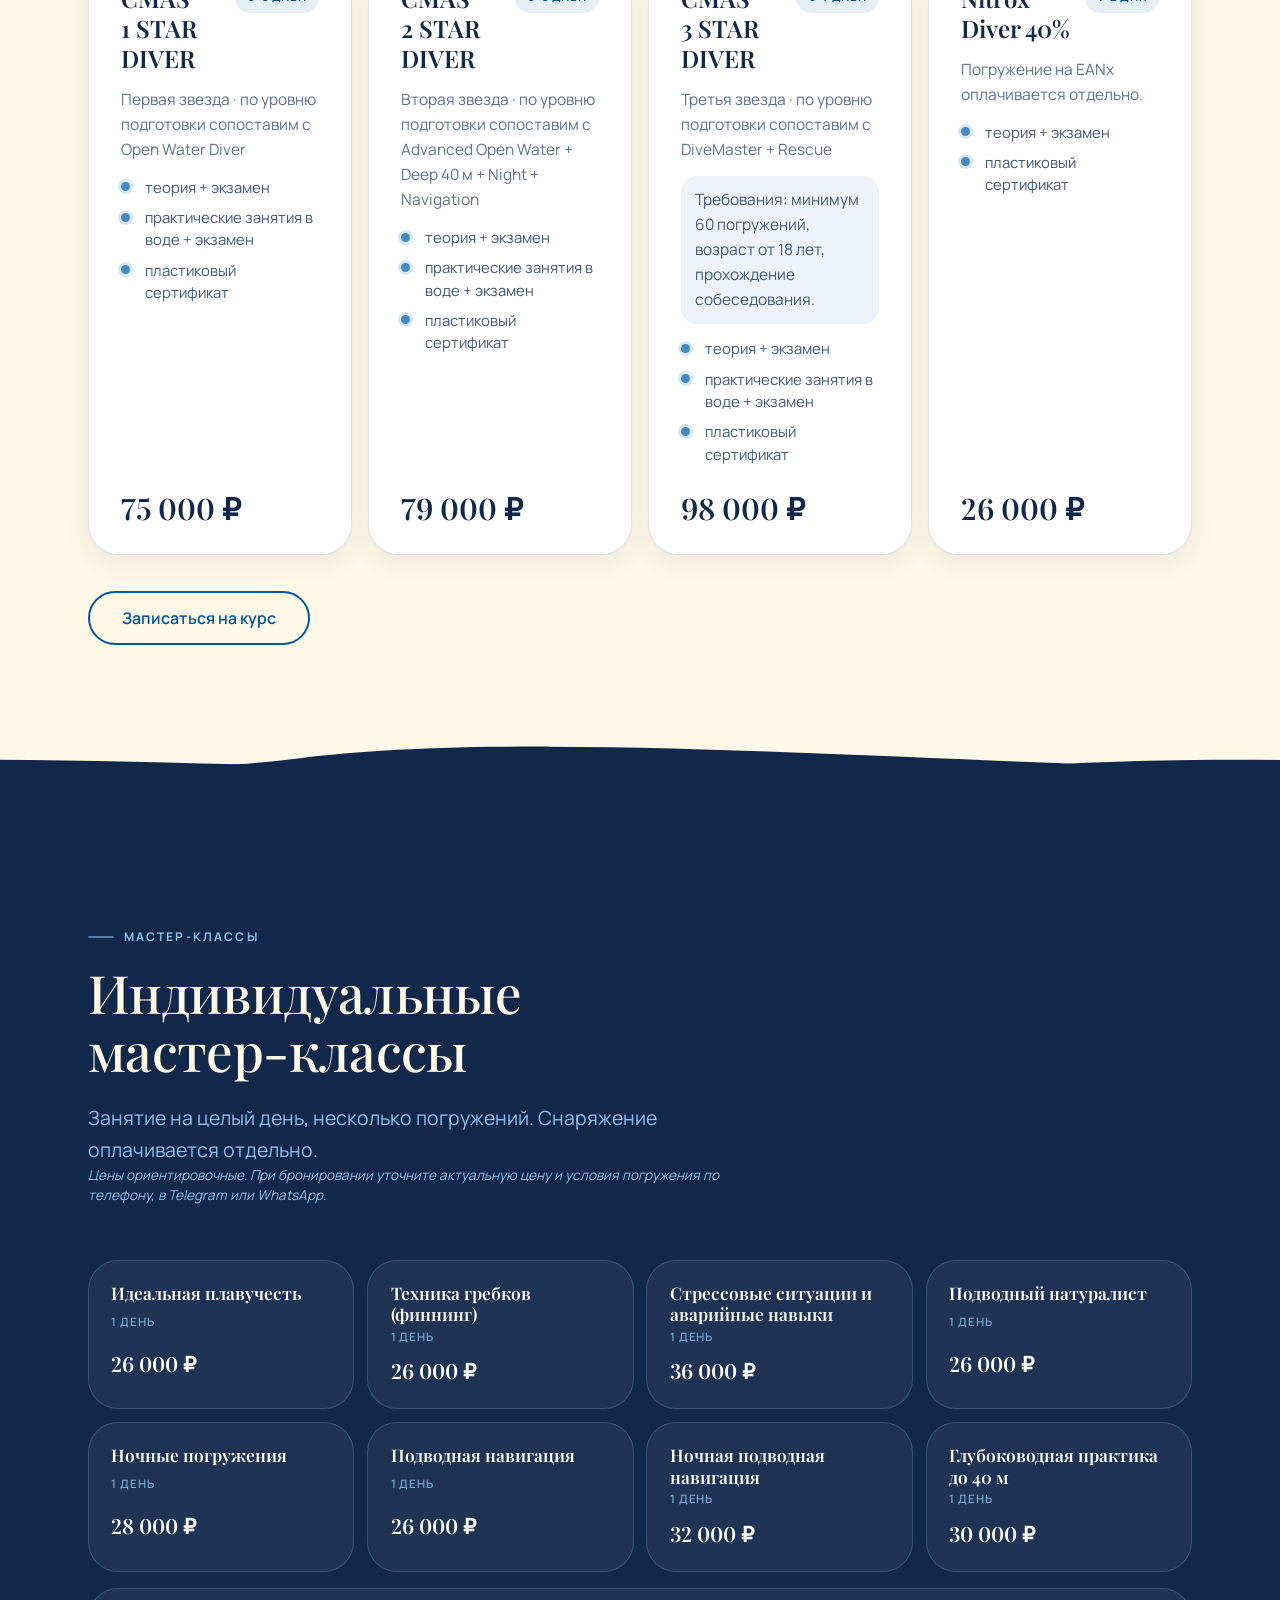
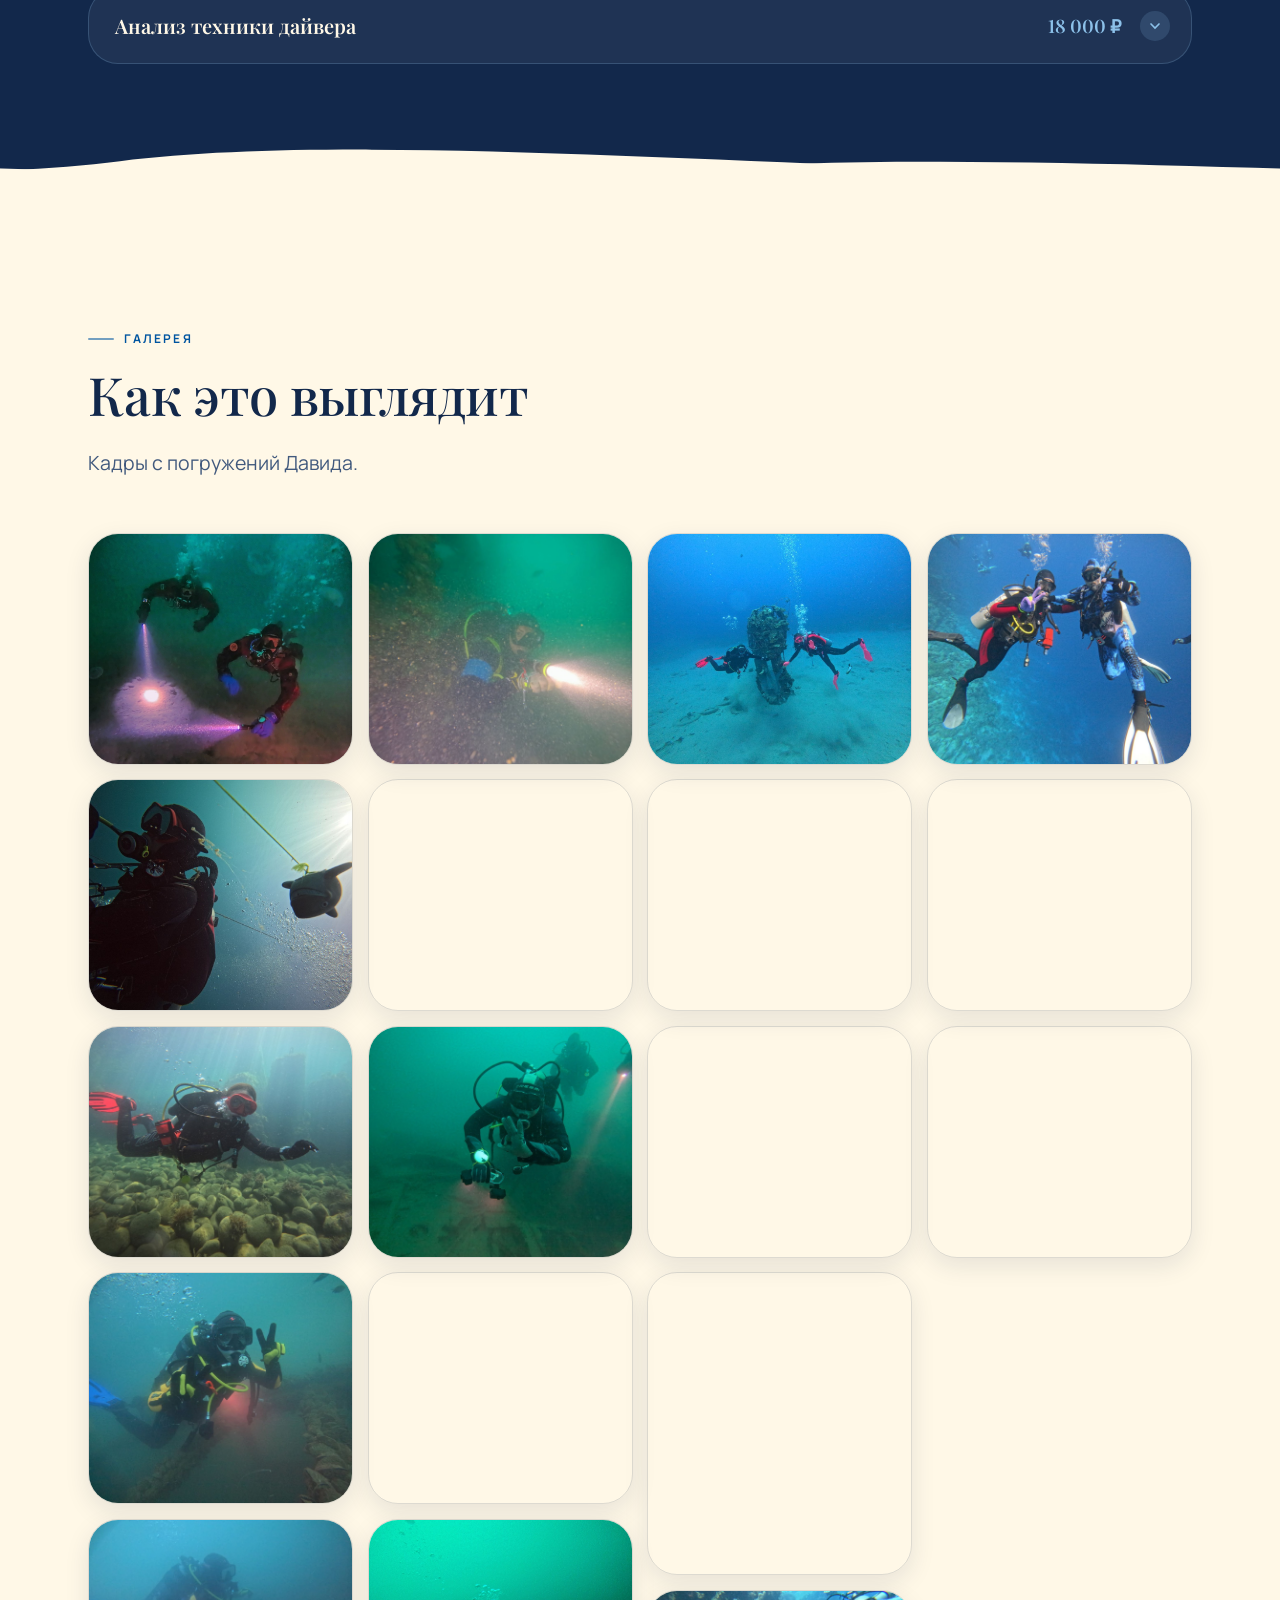
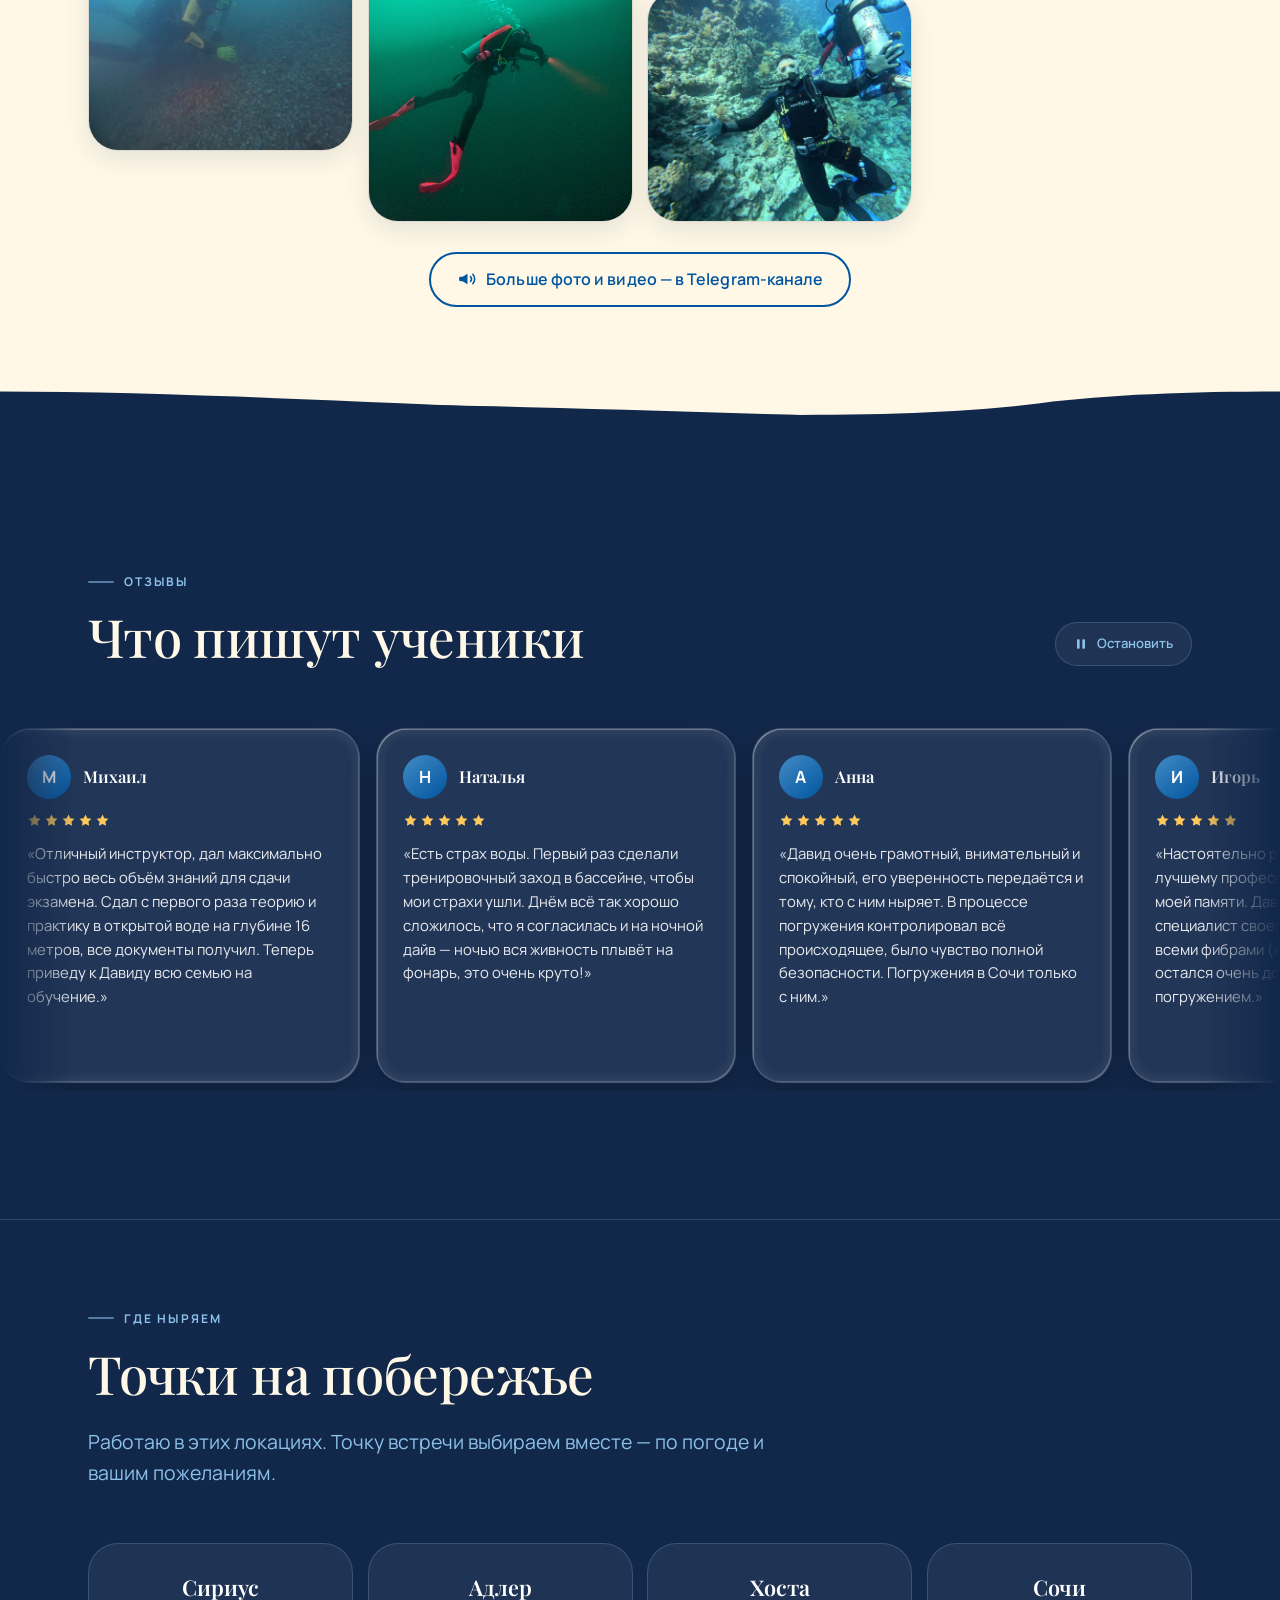
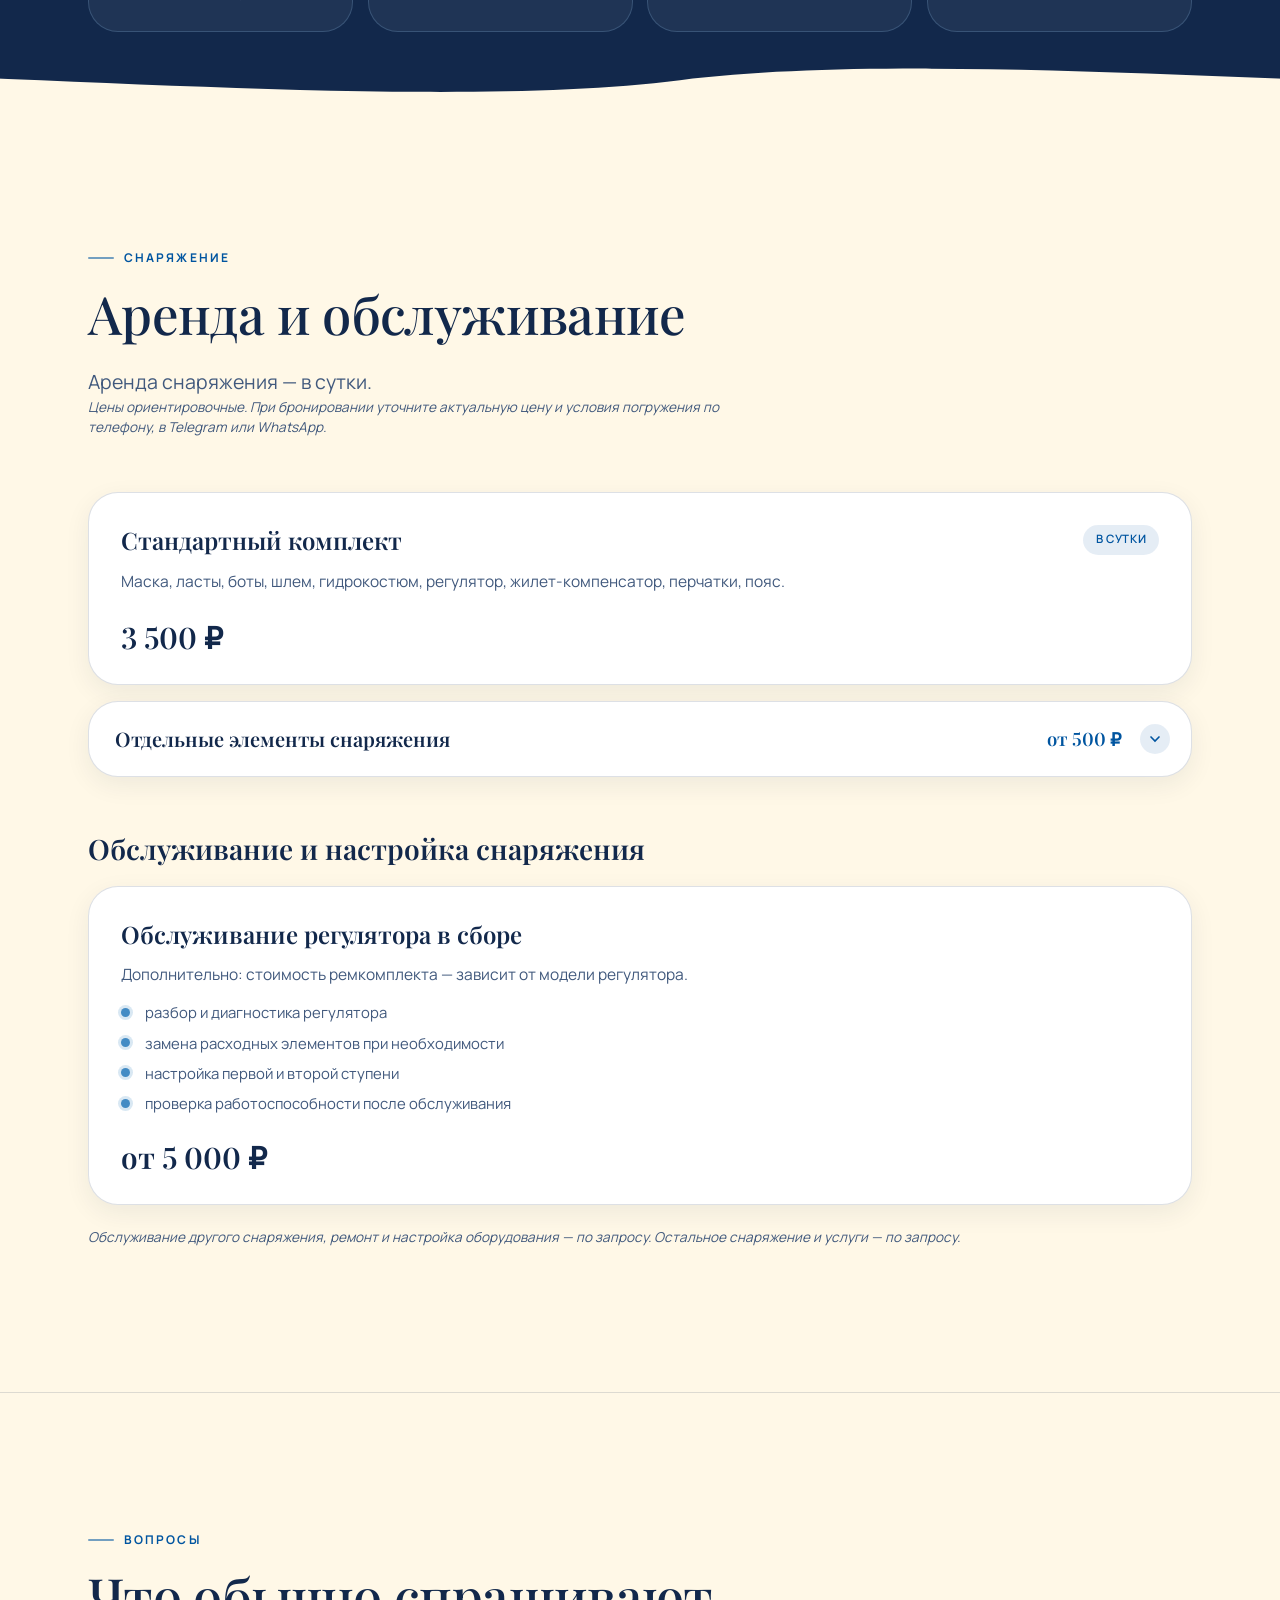
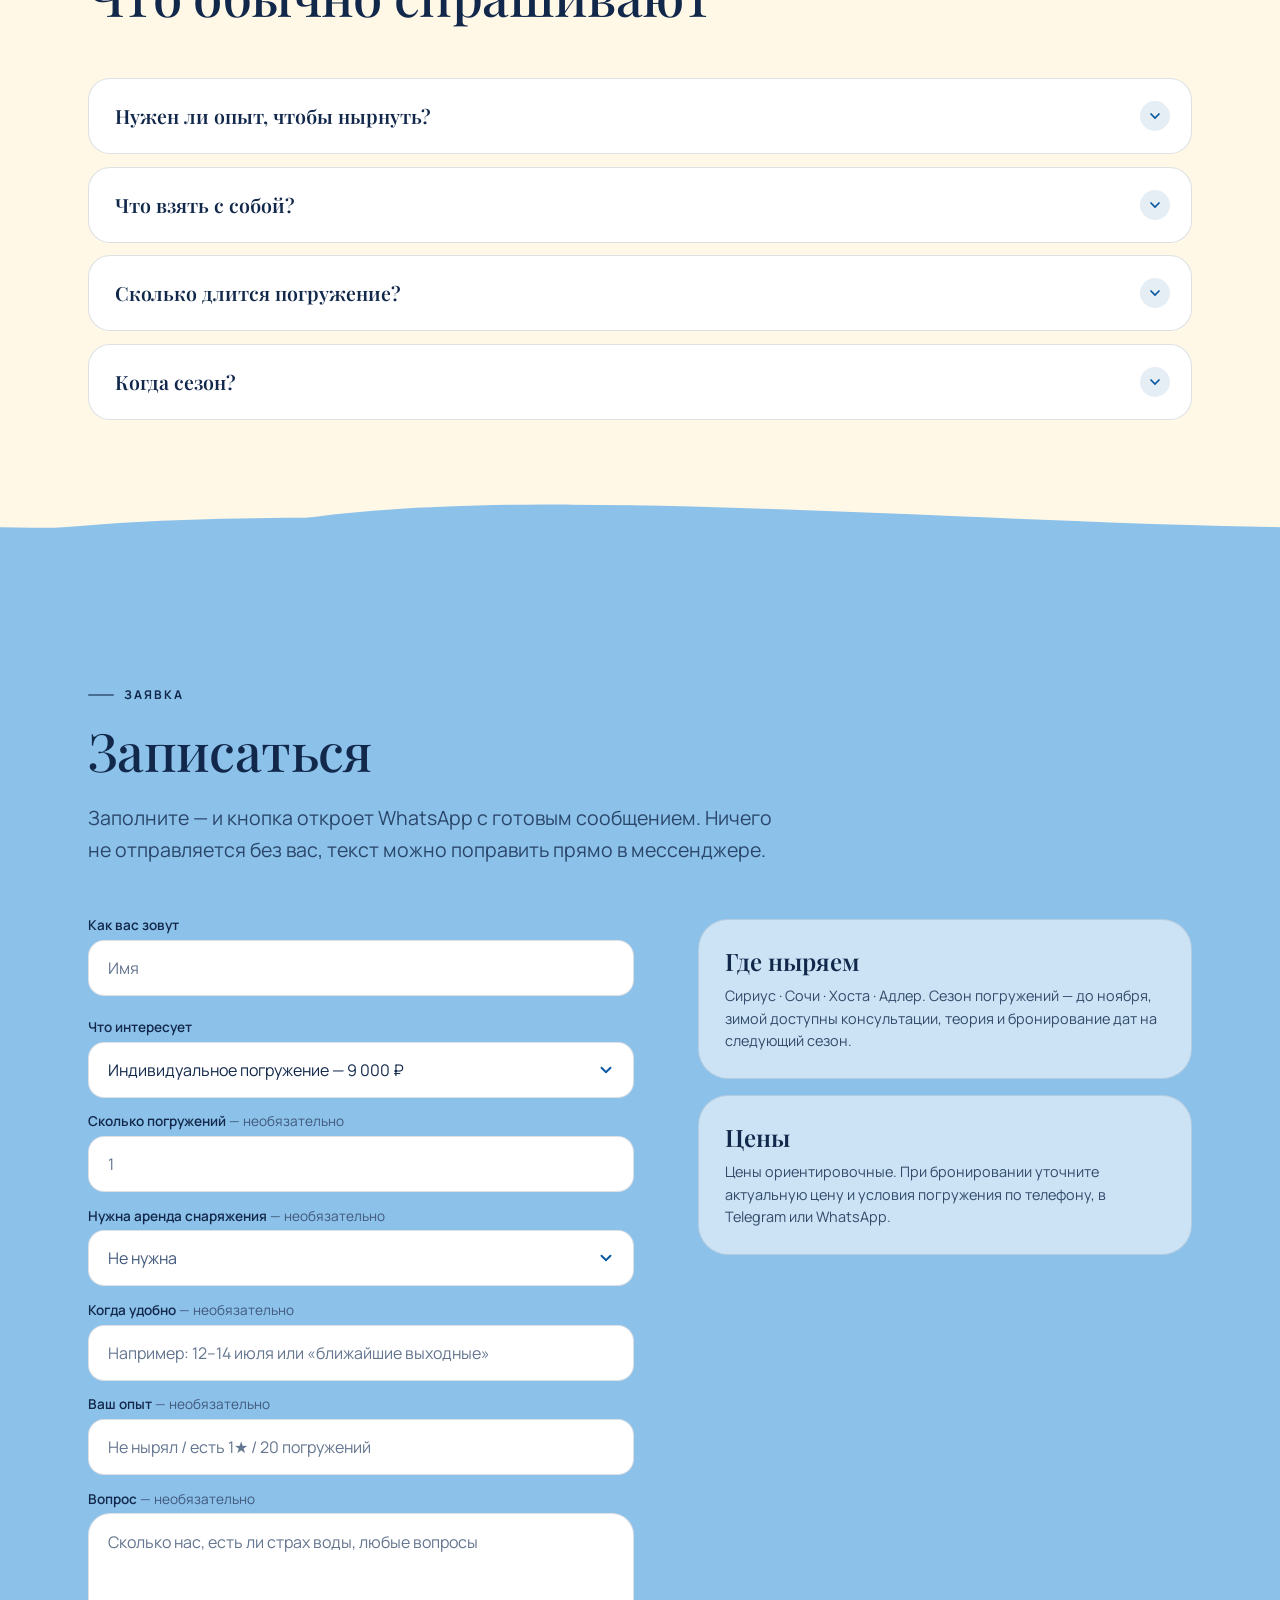
==== commit 28887ad9: "Анимации и переходы в обеих версиях, компактный выбор аренды в форме Основная: заставка, первый экра" ====
--- a/index.html
+++ b/index.html
@@ -30,13 +30,25 @@
      узнаёт о них только после загрузки стилей, и текст дольше стоит без шрифта. -->
 <link rel="stylesheet" href="https://fonts.googleapis.com/css2?family=Manrope:wght@400;500;600;700;800&family=Playfair+Display:ital,wght@0,400;0,500;0,600;0,700;1,400;1,500&display=swap">
 <link rel="preload" as="image" href="img/hero.jpg" fetchpriority="high">
-<link rel="stylesheet" href="styles.css?v=1e15b6ea">
+<link rel="stylesheet" href="styles.css?v=20261017">
+<link rel="stylesheet" href="motion.css?v=3">
+<!-- Движение включается только с JS и без «уменьшить движение»; заставка — раз за визит -->
+<script>(function(d){if(matchMedia('(prefers-reduced-motion: reduce)').matches)return;d.classList.add('mo');try{if(sessionStorage.getItem('dd-intro'))d.classList.add('mo-seen')}catch(e){}})(document.documentElement)</script>
 </head>
 <body>
 
 <a class="skip" href="#main">Перейти к содержанию</a>
 
 <svg width="0" height="0" style="position:absolute" aria-hidden="true" focusable="false"><symbol id="lg" viewBox="0 0 100 100"><path fill="currentColor" d="M49.4 28.3L52.3 28.3L55.2 28.5L58.1 28.9L61.2 29.5L64.4 30.2L67.7 31.2L71.1 32.5L73.3 33.4L74.4 34L75.3 34.7L76 35.5L76.6 36.4L77 37.2L77.5 39.7L78.1 40.8L78.9 41.6L79.4 42.4L79.6 43.2L79.7 44.3L79.7 45.7L79.6 46.9L79.3 47.9L78.9 48.7L78.3 49.3C78.2 49.5 78.1 49.3 77.8 49.7L76.5 51.8L75.7 52.9L73.8 54.8L72.2 56.2L70.3 57.2L69.1 57.6L67 58.2C66.5 58.3 67 58 66.5 58.4L64.1 60.5L63.1 61.1L62.4 61.4L61.4 61.5L60.1 61.6L58.3 61.3L56 60.7L54.4 60.4L53.6 60.4L51.2 60.8L50.2 60.9L49.3 60.8L47.4 60.5L46 60.5L45.5 60.6L42.4 61.7L41.4 61.9L40.5 62L38.7 61.9L37.9 61.7L37.1 61.3L36.2 60.8L33.3 58.6C32.7 58.2 33.6 58.6 32.8 58.3L28.2 56.8C27.1 56.4 27 56.3 26.6 55.9L25.2 54.8L24.5 53.9L23.9 53.1L23.4 52.2L22.5 50.1L22 49.1L21.3 48.4L20.8 47.7L20.5 47L20.4 45.9L20.3 43.3L20.4 42.7L20.8 41.9L21.9 40.8L22.4 40L23 37.7L23.9 35.8C24.2 35.3 24.8 34.9 25.1 34.6L25.9 33.9L27.5 33L28.1 32.8L29.6 32.4L30.9 32L34.4 30.6L37.6 29.7L39.9 29.2L42.8 28.8L46.2 28.4L49.4 28.3ZM78.6 51.9L78.9 52.1L79.1 52.6L79.1 53.4L78.6 56.4L77.8 58.8L75.8 63.7L75.2 64.7L73.7 67.2L71.2 70.3C70.8 70.8 71.7 69.9 71.2 70.4L68.3 73.2L66.9 74.5L65.9 75.2L64.1 76.2L63.3 76.8L62.8 77.5L62.1 77.9L61.5 78.2L60.2 78.5L59.7 78.7C59.5 78.7 59.8 78.3 59.3 78.9L56.9 82.1L56.2 82.8L55 83.7L53.8 84.3L53 84.6L52 84.9L50.9 85L49.7 85L48.8 84.9L48.1 84.8L46.7 84.2L46 83.9L45.4 83.5L44.6 82.7L43.7 81.7L42.8 80.5L41.9 79L41.3 77.5L40.6 74.8C40.4 74.4 40.4 74.9 40.3 75C40.3 75 40.2 74.8 40.2 75.2L40.1 77.3L40.4 78.7L40.9 80L41.4 81.1L42.6 82.7L43.4 83.5L44.9 84.6L46.5 85.5L47.5 85.9L49.8 86.3L51.7 86.2L53.7 85.9L54.1 85.8L55.4 85.1L55.7 85.1L56.6 85.5L56.9 85.5L57.6 85.2L58.1 84.6L58.6 83.6L59.1 82L59.4 81.2L59.9 80.5L61.1 79.8L63 79.2L64.2 78.5L64.9 77.7L65.9 76.9L67.2 76.1L68.2 75.3L68.9 74.7L71.4 71.5L72.3 70.5L73.3 69.1L75 66.2C75.3 65.7 75 66.1 75.1 66.2L75.4 66.9L75.7 67.2L75.8 67.2L76.1 66.7L76.6 66.3L76.8 66.6L77 67.3L77.1 68.3L77.1 70.4L76.9 71L76.2 72.7L75.2 74.2L74.7 75.8L73.8 79.3C73.6 79.9 73.8 79.3 73.7 79.3C73.7 79.3 73.7 79.5 73.5 79.2L72.8 77.5L72.4 76.9C72.4 76.8 72.3 76.5 72.3 76.9L72.1 79L72.3 81.7L72.2 83L72 84L71.5 85.4L70.2 87.8C69.9 88.3 69.9 88.1 69.8 88.2L69.5 88.2L69.3 87.9L69.2 87.8C69.1 87.8 69.2 87.5 69.1 87.8L68.4 89.9L68 90.9L67.4 91.7L66.7 92.5L65.8 93.2L64.7 93.9L63.3 94.5L62.6 94.7L62.4 94.7L62.3 94.7C62.2 94.7 62.1 94.9 62.3 94.6L63 92.8L63.1 92.5L63 92.3C63 92.2 63.2 92 62.9 92.3L61.5 93.9C61.2 94.2 61.5 93.8 61.4 93.9L60.8 94.5L59.9 95.3L58.1 96.1L56 96.7L55.3 96.8C55.2 96.8 55.1 96.9 55.2 96.7L55.5 95.7L55.4 95.4L54.9 95.5L52.9 96.5L52.1 96.8L51.1 96.9L49.1 96.9L48.4 96.8L47.6 96.5L46.5 96L45.7 95.5L45.2 95L44.3 93.6C44.1 93.4 44.2 93.6 44.2 93.7L44.1 94.3L44.5 96C44.5 96.3 44.3 96.3 44.1 96.4L43 96.1L41.9 95.7L40.8 95.1L39.9 94.4L39.2 93.8L38.6 93L37.8 92.2C37.6 92 37.7 92.2 37.7 92.2C37.7 92.2 37.5 92 37.6 92.3L38.2 94.1C38.3 94.4 38.3 94.5 38.2 94.6L37.6 94.4L36.7 94L35.6 93.3L34.7 92.6L33.5 91.3L33 90.6L31.9 88.7L31.1 86.2C30.9 85.8 31 86.2 30.9 86.2L30.9 86.4L30.9 86.8L30.7 87.3L30.5 86.9L30 86.1L29.7 85L29.3 83.5L29.1 82.2L29.1 81.1L29.3 79.9L29.2 78.2L28.9 77.4L28.5 76.8C28.4 76.7 28.3 76.7 28.2 77L27.9 78.8L27.8 79.1L27.6 79.2C27.6 79.3 27.8 80.6 27.4 79.2L25.5 71.3L24.9 68.1L24.9 65.9L25.2 63.5L25.5 62.3L25.9 61.3L26.5 60.4L26.8 59.4L26.8 58.2L27 57.6L27.2 57.5L27.6 57.6L27.9 57.9C28.2 58 29.1 58.2 29.5 58.5C29.8 58.9 30 59.2 30.1 59.8L30.6 62L31 63.6L31.4 64.9L31.9 66.2L32.7 67.5L33.3 68.5L33.9 69.1L34.6 70.2L34.8 71.1L34.8 73.1C34.8 73.4 34.8 73.2 34.9 73L35.4 72.1L36.1 68.8L36.5 67.3L36.9 66.4L37.3 65.8L37.8 65.2C37.9 65.1 37.6 65.3 37.8 65.1L39 64.2L40.6 63.2L43 62.3L44.2 62L45.2 61.8L46.9 61.7L48.9 62.1L50.1 62.2L51.4 62.1L53.9 61.6C54.4 61.5 53.9 61.5 54.5 61.6L57.4 62.4L59.7 63.4L62.6 64.7L64 65.5C64.2 65.7 63.9 65.7 63.9 65.8L63.5 66.1L62.2 66.9L61.4 67.2L59.7 67.6L58.9 67.6L58 67.5L57.3 67.3L55.8 66.8L54.5 66.4L51.2 65.8L49.5 65.7L46.8 65.8L45.7 66L43 66.7L41.9 67.1L40.7 67.9L40.2 68.3L39.8 69.1L39.3 70.2L39.1 71.2L39.1 72.3L39.4 73L40.1 73.6L40.5 73.8C40.6 73.9 40.5 74.1 40.6 73.8L41.1 72.1L41.5 71.1L42.1 70.2L42.9 69.3L43.9 68.4L44.9 67.7L45.9 67.3L47.1 66.9L48.4 66.7L49.9 66.7L51.6 66.7L53.1 66.9L54.5 67.2L55.5 67.5L56.1 67.8L57.2 68.6L58 68.8L59.1 68.8L60.2 68.6L61.5 68.2L63.1 67.6L64.9 66.8L66.7 65.7L68.4 64.4L70.3 62.8L72.3 60.8L73.8 59.3L74.7 58.1L76.3 55.3C76.6 54.8 76.1 55.7 76.4 55.3L77.7 52.7L78.1 52.1L78.6 51.9ZM32.1 33.3L29.5 33.7L28.7 33.9L27.3 34.5L26.5 35L25.5 35.9L24.8 36.9L24.2 38L23.9 39.2L23.6 40.6L23.5 42.3L23.5 44.2L23.6 46L24 49.1L24.3 50.3L25 51.8L26.3 53.7L27 54.4L27.6 54.8L29.1 55.6L30.4 56.1L33.4 56.8L34.2 56.9L36.6 57L37.8 56.8L39.1 56.5L40 56.2L40.6 55.8L41.3 55.3L42.5 53.9L43 53.2L44.3 50.8L44.8 50L45.3 49.7C45.5 49.6 45.6 49.8 46 49.1L47.7 46L48.7 44.5L49 44.2L49.4 44L50.4 43.8L50.7 43.9C50.9 44 51.2 44.1 51.6 44.6L52.9 46.7L56.4 52.8C57.1 53.9 56.9 53.3 57 53.5L57.1 53.8L57.4 54.2L58.6 55.3L59.2 55.7L60 56.2L62 56.8L62.6 56.9L63.8 57L65.4 56.9L67 56.7L68.3 56.4L69.7 56L71.1 55.3L72.2 54.7L73.6 53.6L74.6 52.3L75.6 50.6L75.9 49.6L76.1 48.3L76.4 46.6L76.5 44.8L76.5 41.4L76.1 39.1L75.9 38.4L75.2 36.8L74.7 36L74.1 35.4L73.4 34.8L72.6 34.3L71.6 33.9L70.4 33.6L68.3 33.3L63.6 33.3L61.2 33.4L59.2 33.6L55.6 34.1L53.2 34.7L50.4 35.8C49.9 35.9 50.6 36 50 35.8L47.2 34.8L45.4 34.4L41.8 33.8L37 33.3L34.3 33.2L32.1 33.3ZM34.9 34.6L40.1 34.8L41.9 35L45 35.6L46.2 36L47 36.4L47.7 36.9L48 37.5L48.3 38.2L48.5 38.5L48.9 38.6L49.5 38.7L50.5 38.4C50.7 38.4 50.7 38.3 50.5 38.3L49.4 38C49.2 38 49.4 37.9 49.5 37.9L49.8 37.7L50.5 37.8L50.7 38L50.9 38.4L51.1 38.5L51.4 38.6L51.7 38.2L52.1 37.5L52.6 36.8L53.3 36.2L54.3 35.8L55.5 35.5L58.7 34.9L61.4 34.7L66.1 34.6L68.2 34.7L70.5 35L71.2 35.2L72.5 35.8L73.1 36.2L74 37.2L74.3 37.8L74.9 39.5L75.1 40.7L75.3 43.6L75.3 44.7L75 47.7L74.8 49L74.5 49.8L73.7 51.5L73.1 52.3L72.5 53L71.2 54L70.1 54.6L69.3 54.9L68.2 55.2L66.3 55.6L64.1 55.7L63.1 55.7L62.3 55.6L61.5 55.4L59.9 54.6L59.4 54.2L57.9 52.7L56.3 50.1L53.8 45.8L52.3 43.4C51.9 42.9 51.9 42.9 51.7 42.8L51.1 42.4L50.6 42.3L49.9 42.3L49.1 42.4L48.4 42.8L47.7 43.4L47.1 44L46.6 44.8L44.6 48.7C44.2 49.4 44.8 48.2 44.5 48.7L42.4 52.2C42 52.9 42 52.6 41.9 52.8L41.6 53.2L41.1 53.7L40.2 54.5L39.1 55.1L38.1 55.5L36.6 55.6L34.8 55.6L32.9 55.4L30.9 55L29.5 54.4L28.5 53.9L27.7 53.3L27.1 52.7C26.8 52.4 26.6 52.2 26.3 51.7L25.4 49.2L25 47.7L24.8 46.2L24.7 42.8L24.8 41.1L25.1 39.7L25.4 38.5L25.8 37.6L26.3 36.9L26.9 36.3L27.9 35.8L29.2 35.3L30.8 34.9L32.6 34.7L34.9 34.6ZM47.8 3L53.6 3.1C54.9 3.1 55.2 3.3 55.7 3.4L56.5 3.7L58.5 4.6C58.9 4.8 58.3 4.5 58.7 4.6L61.3 5.3L62.8 5.9L64.4 6.6L65.7 7.4L67.3 8.8C67.6 9 67.3 8.9 67.3 8.9L67.1 9L66.7 8.7L66 8.6L65.8 8.7C65.8 8.7 65.5 8.6 66 8.9L68.4 10.4L69.8 11.4L71.7 13.2C72.1 13.8 72.2 14.2 72.4 14.6L72.8 15.5L73.2 17.1L73.4 19.1L73.7 20.3L73.9 20.5L74.2 20.5L74.6 20.1L74.9 20C75 20 75 19.8 75.1 20.2L75.7 22.2L75.9 23.6L76 25.2L75.9 27.3L75.3 31.8L75.1 32.9L74.9 33.4L74.8 33.5L73.9 33C73.7 32.8 73.5 33.1 73.3 32.4L72.3 28.9L72 28.3L71.5 27.7L71 27.4L70.3 26.7L69.8 26L69.4 24.9L69.4 24.2L69.6 22.5L70 20.7L70 20.2L69.7 19.2L69.2 18.2L68.7 17.8L68 17.3L67.5 16.8L67.2 16.1L66.8 15.5L66.3 15L65.7 14.6L65.1 14.3L65 14.6L65.6 15.4L65.9 16L65.7 16.2L65.1 16.4L64.1 16.6L61.2 17.3C60.7 17.5 61.2 17.4 61 17.3L60.3 16.5C60.2 16.4 60.4 16.2 60.2 16.5L59 17.9L58.3 18.5L57.3 19.3L56.4 19.8L55.7 20.1C55.5 20.1 55.4 20.2 55.4 20L55.6 18.8L55.5 18.3L55.4 18L55.3 18L55.1 18.4L54.7 18.8L54.1 19.4L53.4 19.9L52.6 20.3L51.5 20.7L50.2 20.9L48.7 20.9L47.2 20.9L45.6 20.7L44.2 20.5L43.1 20.2L42.3 19.9L41.6 19.6L40.7 18.9L40.3 18.3L40 17.8L39.8 17.1L39.7 16.2L39.7 15.1L39.5 14.9L39.1 15.4L38.2 17C38 17.2 38.2 17.1 38.1 17L37.6 16.1L37 14.6L36.9 14.2C36.8 14.1 36.8 13.8 36.8 14.2L36.4 16.3L36.2 16.8L35.8 16.9L35.2 16.6L34.3 15.9L32.5 14.1C32.1 13.8 32.3 14.1 32.2 14L31.8 13.6L31.5 13.6L31.2 13.8L30.8 14.2L30 15.6L29.6 16.5L29.3 17.5C29.3 18 29.1 18.3 29.1 19.4L29.6 24.2L29.6 25.5L29.5 26.6L29.3 27.5L28.9 28.8L28.1 30.5L27.6 32C27.4 32.4 27.3 32.4 26.9 32.6C26.6 32.8 26 33.4 25.7 33.3C25.3 33.2 25 32.7 24.8 31.9L24.2 28.4L24 25.5L24.1 23.4L24.2 21.8L24.4 20.7L25.2 18L26 16.1L27.3 13.9L29.8 10.9C30.1 10.3 29.6 10.8 29.6 10.7L29.8 10.4L30.3 9.8L31.6 8.9L33.7 7.6L35.9 6.4L37.6 5.2L38.2 4.9L38.9 4.7L39.8 4.7L39.9 4.6L40.4 4.5L40.5 4.5L40.4 4.5L40.4 4.3L40.7 4.1L41.3 3.8L42.7 3.5L44.9 3.2L47.8 3ZM33.2 36L31 36.3L30 36.5L29.1 36.9L27.8 37.7L27.4 38.2L27 38.8L26.7 39.5L26.3 41.5L26.3 43.2L26.4 45.5L26.6 47.1L26.8 48.2L27.2 49.8L28 51.2L28.9 52.2L29.9 52.9L31.7 53.6L34.3 54.1L35.6 54.2L37.5 54.1L37.9 54L38.9 53.5L39.8 52.8L41.3 50.9L42.9 48C43.2 47.5 42.4 49.2 43 48L46.4 40.8C47 39.5 46.6 40.4 46.6 40.2L46.6 39.6L46.5 38.4L46.4 38.2L45.7 37.6L44.8 37.2L43.5 36.8L41.6 36.4L39.3 36.1L37 35.9L33.2 36ZM60.9 36L57.8 36.4L55 37.1C54.4 37.3 54.4 37.3 54.2 37.5L53.7 38.2L53.5 38.6L53.4 39.7L53.9 41.4L55.7 45.3L56.3 46.4L56.5 46.8L57 47.8C57.1 47.9 56.8 47.3 57.1 47.8L58.7 50.8C59.1 51.3 58.8 50.7 58.9 50.9L59.3 51.6L59.8 52.3L60.3 52.8L60.9 53.3L62.1 53.9L63.4 54.2L64.1 54.2L66.7 54L67.7 53.8L68.6 53.5L69.5 53.1L70.5 52.5L71.4 51.8L72.1 50.9L72.7 50.1L73 49.4L73.3 48.1L73.5 46.4L73.7 44.6L73.6 41.2L73.2 39.4L72.7 38.3L71.9 37.4C71.6 37.1 71.6 37 71 36.8L68.4 36.2L66.1 36L60.9 36ZM49.7 48.8L49.3 49L48.8 49.5L48.2 50.3L47.5 51.5L46.8 53.1L46.3 54.5L46 55.7L45.9 56.6L46 57.3L46.3 57.8L47 58.6L47.4 58.7L49.3 59.1L51 59.1L52.2 58.8L52.8 58.5L53.8 57.5L53.9 57.2L53.8 55.5L53.4 54.2L52.7 52.4L52.2 51.1L51.6 50.2L51.2 49.5L50.8 49.2L50.5 48.9L50.1 48.8L49.7 48.8ZM49.2 76.8L47.8 77.1L47.4 77.3L46.6 78L46.2 78.6L46 79.2L45.9 79.9L46 81.2L46.5 82.1L46.9 82.5L47.8 83L49.3 83.5L50.2 83.5L51.1 83.5L52.7 83.2L53.3 83L53.7 82.8L54.6 82.2L54.9 81.7L55.2 81.1L55.3 80.4L55.2 79.7L55 79L54.6 78.4L54.1 77.9L53.5 77.4L52.8 77.1L52.1 76.9L50.1 76.7L49.2 76.8ZM45.5 29.7L40 30.3L38.9 30.6L38.2 30.8L37.9 31L38.7 31.1L40.5 31L47.6 30.6C48.8 30.5 47.8 30.6 47.9 30.7L48.1 30.8C48.1 30.8 48.6 30.8 48.1 30.9L45.3 31.5C44.7 31.6 44.8 31.7 44.7 31.8C44.6 31.9 44.5 31.9 44.7 32L45.7 32.1L48.7 32.2C49.2 32.2 48.9 32.2 48.6 32.3L47.2 32.6L46.7 32.8L46.7 33L46.8 33.1C46.9 33.2 46.4 33.2 47 33.2L50.9 33.3L52.3 33.2L52.6 33.1L52.7 33L52.7 32.8L52.3 32.6L51.1 32.4L50.9 32.4C50.8 32.3 50.3 32.2 50.7 32.2L53.4 32.1L54.4 32.1L54.6 31.9L54.4 31.7L53.8 31.5L51.7 31C51.3 30.9 51.6 30.9 51.6 30.9C51.7 30.8 51.4 30.7 51.9 30.7L54.5 30.6L61.2 31.1C62.4 31.2 61.8 31.1 61.8 31L61.2 30.8L59.6 30.4L57.9 30.1L54.4 29.6L53 29.5L48.5 29.5L45.5 29.7ZM63.4 37.1L66.3 37.1L68.2 37.2L69.1 37.4L69.9 37.6L70.5 37.9L71.1 38.3L71.5 38.8L71.8 39.4L72.1 40.2L72.4 42.3L72.5 43.8L72.3 46.9L71.9 48.7L71.2 50.4L70.9 50.8L70.1 51.4C70 51.4 70 51.1 70.1 50.8L70.6 49.3L71 47.9L71.1 46.5L71.2 44.1L70.9 41.6L70.6 40.6L70.2 39.9L69.8 39.4L69.3 39L68.3 38.7L67 38.4L65 38.2L62.3 38.2L60.2 38.3L58.6 38.5L56.5 38.9L55.3 39.4L55 39.4L54.8 39.3L54.8 39L54.9 38.7L55.2 38.4L56.1 38L57.5 37.7L59.1 37.4L61 37.2L63.4 37.1ZM35.6 37.1L38.4 37.1L40.5 37.3L41.9 37.6L43.3 37.9L44.4 38.3L45.1 38.6L45.2 39.1L44.9 39.5C44.9 39.5 45.1 39.6 44.8 39.5L43.2 38.9L41.8 38.6L40 38.3L36.5 38.1L33.7 38.2L31.8 38.6L30.7 39.1L30.3 39.4L29.7 40L29.3 41L29.2 41.7L29.1 43.4L29.1 46.3L29.2 48.3L29.5 49.4L29.8 50.3L30.2 51.1L30.3 51.5L30.1 51.5L29.7 51.4L29.1 50.6L28.7 49.7L28.1 48.2L27.8 46.3L27.7 44L27.7 42.2L27.9 40.9L28.2 39.9L28.5 39.2L28.9 38.6L29.3 38.3L30.9 37.6L32.1 37.3L33.5 37.1L35.6 37.1ZM48.5 73.2L47.8 73.3L46.5 73.8L45.2 74.5L44.4 75.3L43.8 76.6L43.7 77.5L43.7 78.6L43.8 79.6L44.3 81L44.4 81.1C44.5 81.1 44.6 81.6 44.7 81.1L45 78C45.2 77.3 45.4 77.1 45.5 76.9L45.7 76.7L47.3 75.8L48.2 75.5L49.5 75.2L51.2 75.2L52.6 75.5L53.5 75.8L54.6 76.3L55.3 76.9L55.8 77.5L56.1 78.3L56.5 80C56.5 80.2 56.5 80.1 56.6 80L56.8 79.4L56.8 78.6L56.8 77.3L56.7 76.5L56.5 76L55.4 74.8L54.7 74.2L53.9 73.8L53.1 73.5L52.1 73.2L50.9 73.1L48.5 73.2ZM61.2 81.4C61.1 81.4 61.1 81.3 61 81.7L60.2 84.2L59.7 85.1L59.2 85.9L58.6 86.6L57 87.9L56.3 88.6L55.5 89.7L55.1 90.8L55 91.4L55 92.1L55.1 92.9L55.3 92.9L55.5 92.8L56.4 92L60.3 89.1C61 88.5 60.6 88.9 60.8 88.6L61.6 87.3L62.1 85.6L62.2 83.8L62.1 83L61.7 81.8L61.5 81.4L61.2 81.4ZM48.5 69.4L47.4 69.7L46.4 70L45 70.9L44.7 71.1L44.2 72.1L44 72.6L44 73L44.5 72.9L46.4 71.9L48.2 71.5L49.4 71.3L50.6 71.3L52.8 71.6L53.9 71.9L54.9 72.3L55.8 72.8L57 73.6C57.2 73.7 57.1 73.8 57.2 73.6L57.1 72.7L56.7 72L56 71.2L55.2 70.6L54.5 70.2L53 69.6L51.7 69.4L50 69.3L48.5 69.4ZM37.4 80.2L37 80.5L36.7 81L36.4 82.2L36.3 82.9L36.5 84.5L36.8 85.3L37.3 86.2L38.2 87.5L39.7 89.2L40.6 90.5L41.5 92.6C41.7 93 41.6 92.8 41.7 92.7L41.7 92L41.7 90.7L41.5 89.5L40.6 87.7L39.7 86.3L38.7 84.1L38.3 83.1L37.8 80.3C37.7 79.8 37.7 80.2 37.6 80.1L37.4 80.2ZM41.4 7.2L40.6 7.4L36.7 8C35.9 8.2 36.2 8.3 35.9 8.6L34.9 9.6C34.7 9.8 34.8 9.8 34.9 9.8L35 9.8L36 9.6L38.7 9.2L40.8 8.6L42 7.9L42.3 7.6L42.4 7.3L42.1 7.1L41.4 7.2ZM60.1 70L60 70.1C59.9 70.1 59.8 70.1 59.9 70.3L60.7 71.7L61.1 72.6L61.3 73.5L61.6 76.6C61.7 77.1 61.8 76.7 61.9 76.7L62 76.6L62.2 76.4L62.7 75.3L62.9 74.6L62.9 74L62.6 72.6L62.4 72L61.8 71L61.4 70.6L61 70.3L60.1 70ZM31.3 73.3L31.1 73.6L30.7 74.4L30.4 76.2L30.5 77.3L31 79.4L31.2 79.9L31.7 80.5L32.2 81.1L32.3 81.1C32.4 81 32.5 81.2 32.4 80.5L31.9 77L31.5 73.9L31.3 73.3ZM56.6 9.4L56.4 9.4C56.4 9.5 56.1 9.4 56.3 9.6L57.9 10.9L58.8 12L60 14C60.2 14.4 60.4 14.2 60.4 14.2L60.5 13.8L60.5 13L60.4 11.9L59.9 10.9L59.6 10.4L59.3 10.1L58.5 9.6L57.9 9.4L56.6 9.4ZM27.7 22.3C27.7 22.3 27.7 22 27.6 22.4L27 24.7L26.3 26.5L26.3 26.7L26.5 27L26.9 26.9L27.6 26.6L28 26.2L28.3 25.5L28.5 24.8L28.5 23.9L28.4 23.3L28 22.4L27.7 22.3ZM38.5 66.3L38 66.6L37.6 67.2L37.2 68.1L37 69.1L37 70.7L37.1 71.1L37.2 71.2C37.2 71.2 37 72 37.4 71.2L39.2 66.4C39.5 65.6 39 66.2 39 66.1L38.8 66.1L38.5 66.3ZM49.7 77.9L49.9 77.9L50.2 78.1L50.4 78.5L50.5 79.4L50.4 81.8C50.4 82.2 50.4 82 50.3 82L50 82.2L49.6 82.2L49.4 82.1C49.3 82 49.2 82.2 49.2 81.8L49.1 79.3L49.2 78.4L49.4 78.1L49.7 77.9ZM45 11L44.5 11.3L44 11.8L43.6 12.5L43.4 13.1L43.4 13.5L43.5 13.9L43.6 14L44.2 14.2L44.8 14.3L44.9 14L44.8 13.5L44.8 13.1L45.1 12.6L46.2 11.4C46.4 11.2 46.2 11.3 46.2 11.2L45.9 11.1L45.5 11L45 11ZM62.9 69.3L62.8 69.5L62.9 69.8L63.3 70.3C63.5 70.5 63.6 70.6 63.9 71.2L64.7 73.9C64.9 74.3 64.9 73.7 65 73.6L65.2 73.3L65.3 72.7L65.3 71.8L65.1 71.1L64.8 70.5L64 69.6L63.6 69.3L63.2 69.2L62.9 69.3ZM27.1 61.2L26.8 61.5L26.6 61.8L26.4 62.3L26.4 63L26.5 63.7L26.9 64.4L27.3 65L28.2 65.5L28.6 65.6L28.7 65.6L28.7 65.4L28 63.9L27.7 63L27.4 61.5C27.3 61.2 27.2 61.2 27.1 61.2ZM51.9 78L52.3 78.2C52.3 78.3 52.4 78.2 52.4 78.6L52.5 80.9L52.4 81.9L52.2 82.1L51.8 82.2L51.7 82.2L51.3 81.8L51.2 80.9L51.2 79.5L51.2 78.7L51.3 78.3L51.5 78.1L51.7 78L51.9 78ZM40.1 83.2L40 83.6L40.1 84.5L40.3 85.1L40.7 85.8L41.3 86.5L41.8 87L42.8 87.6C43 87.7 42.9 87.6 42.9 87.4L42.7 86.9L41.7 85.4L40.5 83.4C40.3 83 40.4 83.2 40.3 83.2L40.1 83.2ZM65.4 68.2L65.2 68.3C65.2 68.4 65 68.3 65.1 68.6L66.1 70.1L66.5 70.9L66.9 72.2C66.9 72.4 66.9 72.2 67 72.2L67.4 71.7L67.4 71.1L67.3 70.3L67 69.5L66.5 68.8L66.1 68.4L65.4 68.2ZM72 23.5L71.7 23.7L71.4 24.1L71.1 24.9L71.1 25.1L71.3 25.8L71.9 26.4L72.4 26.7L72.8 26.7L72.8 26.1L72.4 24.1L72.2 23.7L72 23.5ZM65.4 82.6C65.3 82.2 65.3 82.5 65.2 82.8L64.7 84.2L64.2 86.8L64.2 87.5L64.4 87.3L65.1 86.1L65.4 84.9L65.4 82.6ZM47.6 78.4L47.9 78.4L48.2 78.6L48.3 78.8L48.4 79.4L48.4 80.3L48.3 80.9L47.9 81.2L47.7 81.3L47.5 81.2L47.3 80.9L47.2 80.3L47.3 78.7C47.3 78.4 47.3 78.6 47.4 78.5L47.6 78.4ZM67.4 67.1L67.3 67.1C67.2 67.2 67 67.2 67.2 67.5L68.2 69.1L68.8 70.2C68.9 70.4 68.8 70.3 68.9 70.3L69.2 70.1L69.2 69.6L69.1 68.9L68.8 68.2L68.4 67.6L68 67.3L67.4 67.1ZM53.4 78.9L53.8 78.9L54 79L54.2 79.7L54.2 80.3L54.1 80.8L53.7 81.2L53.5 81.3L53.1 80.9L52.9 80.4L53 79.2L53.2 79L53.4 78.9ZM69 66L68.9 66.1L68.9 66.5L69.6 67.5L70.1 68.6L70.2 68.7L70.4 68.7L70.7 68.4L70.8 68.2L70.8 67.9L70.5 67.1L69.8 66.2L69.4 66L69 66ZM53.6 88.3L53.2 88.8L52.8 89.6L52.7 90L52.7 90.7L52.8 90.9L53 91.1L53.3 90.8L53.6 90.4L54.1 89.2L54.1 88.4L53.9 88.2L53.6 88.3ZM46.5 90L46.4 90.2L46.4 90.6L46.5 92L46.7 92.6L46.9 93L47.2 93.4L47.5 93.5L47.5 92.8L46.8 90.6L46.5 90ZM70.6 64.8L70.4 64.9L70.3 65.1L70.6 65.6L71.3 66.6L71.8 66.9L72 66.7L72.1 66.5L72 66.2L71.6 65.3L71.2 65L70.9 64.8L70.6 64.8ZM57.6 65.9C57.1 65.8 57.4 65.9 57.4 66L57.4 66.2L58.3 66.7L59.2 66.8L59.9 66.6L60.3 66.4L60.4 66.3C60.4 66.2 60.7 66.2 60.3 66.1L57.6 65.9ZM72 63.4L71.9 63.5L71.9 63.9L72.5 64.7L72.9 65.3L73.1 65.4L73.3 65.4L73.5 65.2L73.5 64.9L73.4 64.4L73.2 64L72.8 63.6L72.5 63.4L72 63.4ZM49.8 39.3L49.4 39.5L49.2 39.8L49.2 40L49.4 40.3L49.8 40.5L50.1 40.5L50.5 40.3L50.6 40L50.6 39.7L50.4 39.5L50.1 39.3L49.8 39.3ZM73.5 62.2L73.4 62.3C73.4 62.4 73.2 62.4 73.3 62.6L74 63.5L74.1 63.7L74.2 63.8L74.3 63.8L74.6 63.4L74.6 63.2L74.5 62.9L74.2 62.4L73.9 62.3L73.5 62.2ZM78 42.2L77.8 42.3L77.8 42.5L77.8 43.2L77.9 43.4L78.3 43.7L78.6 43.7L78.7 43L78.5 42.7L78 42.2ZM22.1 42.1L21.7 42.4L21.4 43L21.4 43.3L21.5 43.5L21.7 43.5L22.3 43.1L22.4 42.8L22.4 42.3L22.1 42.1ZM74.8 60.9L74.5 61.1L74.6 61.4L74.9 61.8L75.2 62L75.4 61.9L75.6 61.5L75.4 61.2L75.1 60.9L74.8 60.9ZM49.9 36.8L50.4 36.8L50.4 37L50.2 37.1L49.9 37.1L49.7 37L49.7 36.8L49.9 36.8Z"/></symbol><symbol id="st" viewBox="0 0 24 24"><path fill="currentColor" d="M12 2.5l2.9 5.9 6.5.95-4.7 4.6 1.1 6.5-5.8-3.05-5.8 3.05 1.1-6.5-4.7-4.6 6.5-.95z"/></symbol><symbol id="i-phone" viewBox="0 0 24 24"><path fill="none" stroke="currentColor" stroke-width="1.8" stroke-linecap="round" stroke-linejoin="round" d="M21.5 16.9v2.9a2 2 0 0 1-2.2 2 19.6 19.6 0 0 1-8.5-3 19.3 19.3 0 0 1-6-6 19.6 19.6 0 0 1-3-8.6A2 2 0 0 1 3.8 2h2.9a2 2 0 0 1 2 1.7c.1 1 .3 1.9.7 2.8a2 2 0 0 1-.5 2.1L7.6 9.8a16 16 0 0 0 6 6l1.2-1.2a2 2 0 0 1 2.1-.5c.9.4 1.8.6 2.8.7a2 2 0 0 1 1.8 2.1z"/></symbol><symbol id="i-wa" viewBox="0 0 24 24"><path fill="currentColor" d="M12 2a10 10 0 0 0-8.6 15L2 22l5.2-1.4A10 10 0 1 0 12 2zm0 1.8a8.2 8.2 0 1 1-4.2 15.2l-.3-.2-3 .8.8-3-.2-.3A8.2 8.2 0 0 1 12 3.8zm-3.3 4c-.2 0-.5 0-.7.3-.3.3-1 .9-1 2.2s1 2.6 1.2 2.8c.1.2 2 3.1 4.9 4.3 2.4 1 2.9.8 3.4.7.5 0 1.6-.6 1.9-1.3.2-.6.2-1.2.1-1.3l-.6-.3-1.6-.8c-.3-.1-.5-.1-.6.1l-.8 1c-.2.2-.3.3-.6.1a6.7 6.7 0 0 1-3.4-3c-.2-.3 0-.5.1-.6l.5-.5.3-.6v-.5l-.8-1.9c-.2-.5-.4-.4-.6-.4h-.5z"/></symbol><symbol id="i-tg" viewBox="0 0 24 24"><path fill="currentColor" d="M21.9 4.3 18.7 19.4c-.2 1.1-.9 1.3-1.8.8l-4.9-3.6-2.4 2.3c-.3.3-.5.5-1 .5l.4-5 9.1-8.2c.4-.4-.1-.6-.6-.2L6.3 13.1l-4.8-1.5c-1-.3-1-1 .2-1.5l18.8-7.2c.9-.3 1.6.2 1.4 1.4z"/></symbol><symbol id="i-tgc" viewBox="0 0 24 24"><path fill="currentColor" d="M4.2 9.4h2.5L12.6 5.8v12.4L6.7 14.6H4.2A1.7 1.7 0 0 1 2.5 12.9v-1.8A1.7 1.7 0 0 1 4.2 9.4z"/><path fill="none" stroke="currentColor" stroke-width="1.8" stroke-linecap="round" d="M16.1 9.1a4.2 4.2 0 0 1 0 5.8"/><path fill="none" stroke="currentColor" stroke-width="1.8" stroke-linecap="round" d="M19 6.4a8.2 8.2 0 0 1 0 11.2"/></symbol><symbol id="i-ig" viewBox="0 0 24 24"><rect x="2.8" y="2.8" width="18.4" height="18.4" rx="5.6" fill="none" stroke="currentColor" stroke-width="1.8"/><circle cx="12" cy="12" r="4.1" fill="none" stroke="currentColor" stroke-width="1.8"/><circle cx="17.4" cy="6.6" r="1.3" fill="currentColor"/></symbol></svg>
+
+<div class="intro" id="intro" aria-hidden="true">
+  <div class="intro__in">
+    <svg class="intro__logo" focusable="false"><use href="#lg"></use></svg>
+    <span class="intro__t">Diving David</span>
+    <span class="intro__line"><i></i></span>
+  </div>
+  <svg class="intro__wave" viewBox="0 0 1440 90" preserveAspectRatio="none" focusable="false"><path d="M0 0H1440V30C1080 90 720 0 360 50C240 66 120 60 0 40Z"/></svg>
+</div>
 
 <!-- ============================== ШАПКА ============================== -->
 <header class="hdr" id="hdr">
@@ -776,26 +788,30 @@
         </div>
 
         <div class="field">
-          <label for="f-gear">Нужна аренда снаряжения <span>— необязательно</span></label>
-          <select id="f-gear" name="gear" multiple size="5">
-            <option>Стандартный комплект — 3 500 ₽/сутки</option>
-            <option>Гидрокостюм 5 мм — 1 000 ₽/сутки</option>
-            <option>Регулятор — 1 500 ₽/сутки</option>
-            <option>Жилет-компенсатор — 1 200 ₽/сутки</option>
-            <option>Дайв-компьютер — 1 200 ₽/сутки</option>
-            <option>Основной фонарь — 1 000 ₽/сутки</option>
-            <option>Ласты — 700 ₽/сутки</option>
-            <option>Боты — 700 ₽/сутки</option>
-            <option>Куртка-утеплитель — 700 ₽/сутки</option>
-            <option>Перчатки — 500 ₽/сутки</option>
-            <option>Маска — 500 ₽/сутки</option>
-            <option>Шлем — 500 ₽/сутки</option>
-            <option>Бэкап-фонарь — 500 ₽/сутки</option>
-            <option>Буй с катушкой — 500 ₽/сутки</option>
-            <option>Компас — 500 ₽/сутки</option>
-            <option>Сумка для снаряжения — 500 ₽/сутки</option>
-          </select>
-          <p class="form__hint" style="margin:.35rem 0 0">Можно выбрать несколько — зажмите Ctrl (Cmd на Mac) или проведите пальцем по списку на телефоне.</p>
+          <span class="field__l" id="l-gear">Нужна аренда снаряжения <span>— необязательно</span></span>
+          <!-- Компактно, как поле «Что интересует»: список раскрывается по клику,
+               галочками можно выбрать несколько позиций (цены — за сутки) -->
+          <details class="pick" id="f-gear">
+            <summary class="pick__s" aria-describedby="l-gear"><span class="pick__v">Не нужна</span></summary>
+            <div class="pick__list" role="group" aria-labelledby="l-gear">
+              <label class="pick__i"><input type="checkbox" name="gear" value="Стандартный комплект — 3 500 ₽/сутки"><span>Стандартный комплект</span><b>3 500&nbsp;₽</b></label>
+              <label class="pick__i"><input type="checkbox" name="gear" value="Гидрокостюм 5 мм — 1 000 ₽/сутки"><span>Гидрокостюм 5 мм</span><b>1 000&nbsp;₽</b></label>
+              <label class="pick__i"><input type="checkbox" name="gear" value="Регулятор — 1 500 ₽/сутки"><span>Регулятор</span><b>1 500&nbsp;₽</b></label>
+              <label class="pick__i"><input type="checkbox" name="gear" value="Жилет-компенсатор — 1 200 ₽/сутки"><span>Жилет-компенсатор</span><b>1 200&nbsp;₽</b></label>
+              <label class="pick__i"><input type="checkbox" name="gear" value="Дайв-компьютер — 1 200 ₽/сутки"><span>Дайв-компьютер</span><b>1 200&nbsp;₽</b></label>
+              <label class="pick__i"><input type="checkbox" name="gear" value="Основной фонарь — 1 000 ₽/сутки"><span>Основной фонарь</span><b>1 000&nbsp;₽</b></label>
+              <label class="pick__i"><input type="checkbox" name="gear" value="Ласты — 700 ₽/сутки"><span>Ласты</span><b>700&nbsp;₽</b></label>
+              <label class="pick__i"><input type="checkbox" name="gear" value="Боты — 700 ₽/сутки"><span>Боты</span><b>700&nbsp;₽</b></label>
+              <label class="pick__i"><input type="checkbox" name="gear" value="Куртка-утеплитель — 700 ₽/сутки"><span>Куртка-утеплитель</span><b>700&nbsp;₽</b></label>
+              <label class="pick__i"><input type="checkbox" name="gear" value="Перчатки — 500 ₽/сутки"><span>Перчатки</span><b>500&nbsp;₽</b></label>
+              <label class="pick__i"><input type="checkbox" name="gear" value="Маска — 500 ₽/сутки"><span>Маска</span><b>500&nbsp;₽</b></label>
+              <label class="pick__i"><input type="checkbox" name="gear" value="Шлем — 500 ₽/сутки"><span>Шлем</span><b>500&nbsp;₽</b></label>
+              <label class="pick__i"><input type="checkbox" name="gear" value="Бэкап-фонарь — 500 ₽/сутки"><span>Бэкап-фонарь</span><b>500&nbsp;₽</b></label>
+              <label class="pick__i"><input type="checkbox" name="gear" value="Буй с катушкой — 500 ₽/сутки"><span>Буй с катушкой</span><b>500&nbsp;₽</b></label>
+              <label class="pick__i"><input type="checkbox" name="gear" value="Компас — 500 ₽/сутки"><span>Компас</span><b>500&nbsp;₽</b></label>
+              <label class="pick__i"><input type="checkbox" name="gear" value="Сумка для снаряжения — 500 ₽/сутки"><span>Сумка для снаряжения</span><b>500&nbsp;₽</b></label>
+            </div>
+          </details>
         </div>
 
         <div class="field">
@@ -992,6 +1008,7 @@
 }
 </script>
 
-<script src="script.js?v=8a58c99d" defer></script>
+<script src="script.js?v=20261017" defer></script>
+<script src="motion.js?v=3" defer></script>
 </body>
 </html>
--- a/styles.css
+++ b/styles.css
@@ -1112,3 +1112,38 @@
   margin:-.3rem 0 0;font-size:.88rem;line-height:1.5;font-weight:600;
   color:var(--ocean);min-height:1.2em;
 }
+
+/* --- аренда в форме: компактное поле вместо высокого списка --------------- */
+.field .field__l{font:600 .85rem/1 var(--body);color:var(--ocean)}
+.field .field__l span{font-weight:400;color:var(--ink-soft)}
+.pick{position:relative}
+.pick__s{
+  list-style:none;cursor:pointer;display:flex;align-items:center;
+  min-height:56px;padding:1rem 3rem 1rem 1.2rem;
+  background:#fff url("data:image/svg+xml,%3Csvg xmlns='http://www.w3.org/2000/svg' viewBox='0 0 24 24' fill='none' stroke='%230055A0' stroke-width='2.5' stroke-linecap='round'%3E%3Cpath d='M6 9l6 6 6-6'/%3E%3C/svg%3E") no-repeat right 1.1rem center/18px;
+  border:1px solid var(--line-light);border-radius:var(--r-sm);
+  color:var(--ink-soft);font:400 1rem var(--body);
+  transition:border-color .25s var(--ease),box-shadow .25s var(--ease);
+}
+.pick__s::-webkit-details-marker{display:none}
+.pick.is-set .pick__s{color:var(--ink)}
+.pick[open] .pick__s,.pick__s:focus-visible{border-color:var(--berry);box-shadow:0 0 0 4px rgba(67,139,196,.2)}
+.pick__list{
+  margin-top:.45rem;padding:.4rem;display:grid;gap:2px;max-height:300px;overflow-y:auto;
+  background:#fff;border:1px solid var(--line-light);border-radius:var(--r-sm);
+  box-shadow:0 14px 36px rgba(18,40,75,.14);
+}
+.field .pick__i{
+  display:flex;align-items:center;gap:.75rem;min-height:44px;padding:.55rem .8rem;
+  border-radius:var(--r-xs);cursor:pointer;font:400 .95rem/1.3 var(--body);color:var(--ink);
+}
+.field .pick__i input{padding:0;border:0;width:18px;height:18px;min-height:0;margin:0;flex:0 0 auto;accent-color:var(--berry)}
+.pick__i span{flex:1}
+.pick__i b{font-weight:600;color:var(--berry);white-space:nowrap;font-variant-numeric:tabular-nums}
+.pick__i:has(input:checked){background:rgba(67,139,196,.1)}
+@media (hover:hover){
+  .pick__s:hover{border-color:var(--bird)}
+  .pick__i:hover{background:rgba(67,139,196,.08)}
+  /* активная пилюля меню остаётся синей: белый ховер прятал белый текст */
+  .nav a.is-active:hover{background:var(--berry);color:#fff;border-color:var(--berry)}
+}
--- a/motion.css
+++ b/motion.css
@@ -0,0 +1,148 @@
+/* ==========================================================================
+   Движение и переходы. Цвета и тексты — из styles.css, здесь только моушн
+   и раскладка там, где она нужна эффекту.
+   Всё под классом .mo на <html>: его ставит ранний скрипт в <head>, только
+   если включён JS и не выбрано «уменьшить движение». Без него страница
+   выглядит как раньше.
+   ========================================================================== */
+:root{
+  --ease-out:cubic-bezier(.23,1,.32,1);
+  --ease-io:cubic-bezier(.77,0,.175,1);
+}
+
+/* ------------------------------------------------------------- заставка */
+.intro{display:none}
+.mo:not(.mo-seen) .intro{
+  display:grid;place-items:center;position:fixed;inset:0;z-index:400;
+  background:var(--ocean);color:var(--cloud);
+  /* страховка: если JS споткнётся, заставка уйдёт сама */
+  animation:introAuto .9s var(--ease-io) 3.2s forwards;
+}
+.intro.is-out{animation:none;transform:translateY(calc(-100% - 90px));transition:transform 1s var(--ease-io)}
+@keyframes introAuto{to{transform:translateY(calc(-100% - 90px))}}
+.intro__in{display:grid;justify-items:center;gap:1rem}
+.intro__logo{width:84px;height:84px;color:var(--cloud);opacity:0;scale:.86;animation:introLogo 1s var(--ease-out) .1s forwards}
+.intro__t{
+  font:500 clamp(1.4rem,4vw,2rem)/1 var(--display);letter-spacing:.3em;text-transform:uppercase;
+  opacity:0;animation:introT 1.1s var(--ease-out) .25s forwards;
+}
+.intro__line{width:140px;height:2px;border-radius:2px;background:rgba(140,193,233,.25);overflow:hidden}
+.intro__line i{display:block;height:100%;background:var(--sky);transform-origin:left;transform:scaleX(0);animation:introLine 1.3s var(--ease-io) .2s forwards}
+/* нижний край шторки — волна, она уходит вверх последней */
+.intro__wave{position:absolute;left:0;top:calc(100% - 1px);width:100%;height:90px;fill:var(--ocean)}
+@keyframes introLogo{to{opacity:1;scale:1}}
+@keyframes introT{from{letter-spacing:.6em}to{opacity:1;letter-spacing:.3em}}
+@keyframes introLine{to{transform:scaleX(1)}}
+
+/* ---------------------------------------------------- слова в заголовках */
+.w{display:inline-block;overflow:hidden;vertical-align:top;padding:0 .06em .14em;margin:0 -.06em -.14em}
+.w__i{display:inline-block;transform:translateY(108%);transition:transform 1s var(--ease-out);transition-delay:calc(var(--i,0) * 55ms)}
+.is-words .w__i{transform:none}
+
+/* ---------------------------------------------------------------- HERO
+   Первый экран стоит на месте, следующие блоки наезжают на него, как лист
+   на лист. Сам экран при этом чуть уменьшается, скругляется и темнеет. */
+@media (min-height:560px){
+  .mo:not(.js-dive) .hero{position:sticky;top:0;z-index:0;will-change:transform}
+}
+.mo:not(.js-dive) main > section:not(.hero){z-index:1}
+/* за уменьшающимся первым экраном — глубина, а не кремовый фон страницы */
+.mo:not(.js-dive) main{background:var(--ocean-3)}
+.mo:not(.js-dive) .hero::after{
+  content:"";position:absolute;inset:0;z-index:3;pointer-events:none;
+  background:var(--ocean-3);opacity:var(--dim,0);
+}
+.mo .hero__img{scale:1.16;transition:scale 2.4s var(--ease-out);will-change:transform}
+.mo.is-ready .hero__img{scale:1.04}
+.mo:not(.js-dive) .hero__in{will-change:transform,opacity}
+.mo .hero__sub,.mo .hero__acts{opacity:0;translate:0 18px;transition:opacity .9s var(--ease-out),translate 1s var(--ease-out)}
+.mo .hero__sub{transition-delay:.35s}
+.mo .hero__acts{transition-delay:.5s}
+.mo.is-ready .hero__sub,.mo.is-ready .hero__acts{opacity:1;translate:0 0}
+
+/* ---------------------------------------------- волна на стыке полос */
+.wv{position:absolute;left:0;right:0;bottom:calc(100% - 1px);height:clamp(22px,3.6vw,52px);overflow:hidden;pointer-events:none}
+.wv svg{position:absolute;left:0;bottom:0;width:200%;height:100%;will-change:transform}
+.wv path{fill:var(--wv)}
+.wv svg + svg{height:140%}
+
+/* ---------------------------------------------- шапка прячется при скролле вниз */
+.mo .hdr{transition:padding .3s var(--ease),transform .5s var(--ease-out)}
+.mo .hdr.is-hidden{transform:translateY(-140%)}
+
+/* --------------------------------------- черта у надзаголовка прорастает */
+.mo .rise .eyebrow::before{transform:scaleX(0);transform-origin:left;transition:transform .9s var(--ease-out) .15s}
+.mo .rise.is-in .eyebrow::before{transform:none}
+
+/* ------------------------------- группы карточек: выходят по одной */
+.mo .stats.rise,.mo .cards.rise,.mo .mkgrid.rise,.mo .geo.rise,.mo .faq.rise{opacity:1;transform:none}
+.mo .stagger > *{
+  opacity:0;translate:0 34px;
+  transition:opacity .8s var(--ease-out),translate 1s var(--ease-out),
+             transform .35s var(--ease),box-shadow .35s var(--ease),border-color .35s var(--ease),background .3s var(--ease);
+  transition-delay:calc(var(--i,0) * 70ms);
+}
+.mo .stagger.is-in > *{opacity:1;translate:0 0}
+/* после выхода задержка мешала бы ховеру */
+.mo .stagger.is-done > *{transition-delay:0s}
+
+/* ---------------------------------------- инструктор: фото проявляются */
+.mo .about__media.rise{opacity:1;transform:none}
+.mo .about__media img{
+  clip-path:inset(100% 0 0 0 round var(--r-lg));scale:1.12;
+  transition:clip-path 1.3s var(--ease-io),scale 1.6s var(--ease-out),transform .45s var(--ease),box-shadow .45s var(--ease);
+}
+.mo .about__media img + img{transition-delay:.18s,.18s,0s,0s}
+.mo .about__media.is-in img{clip-path:inset(-80px round var(--r-lg));scale:1}
+
+/* ---------------------------- «Как проходит»: нить прорисовывается скроллом */
+.mo .how__steps{
+  background:linear-gradient(rgba(67,139,196,.18),rgba(67,139,196,.18)) no-repeat calc(1.2rem - 1px) 1.2rem / 2px calc(100% - 2.4rem);
+}
+.mo .how__steps::before{transform:translateX(-1px) scaleY(var(--p,0));transform-origin:top;background:var(--berry)}
+.mo .how__steps li::before{
+  background:var(--cloud);color:var(--berry);box-shadow:inset 0 0 0 2px var(--berry);
+  transition:background .4s var(--ease-out),color .4s var(--ease-out),box-shadow .5s var(--ease-out),scale .5s var(--ease-out);
+}
+.mo .how__steps li.is-done::before{background:var(--berry);color:#fff;box-shadow:0 0 0 6px rgba(0,85,160,.14)}
+.mo .how__steps li.is-now::before{scale:1.12}
+
+/* ------------------------------------- подсветка под курсором у карточек */
+.spot{isolation:isolate}
+.stat.spot,.mkc.spot,.geo__i.spot{position:relative}
+.spot::after{
+  content:"";position:absolute;inset:0;z-index:-1;border-radius:inherit;pointer-events:none;
+  opacity:0;transition:opacity .4s ease;
+  background:radial-gradient(340px circle at var(--mx,50%) var(--my,50%),rgba(140,193,233,.2),transparent 62%);
+}
+.band--cream .spot::after{background:radial-gradient(340px circle at var(--mx,50%) var(--my,50%),rgba(67,139,196,.13),transparent 62%)}
+@media (hover:hover) and (pointer:fine){
+  .spot:hover::after{opacity:1}
+}
+
+/* ------------------------------------- кнопки: блик и «магнит» */
+.mo .btn{
+  transition:transform .3s var(--ease),box-shadow .3s var(--ease),translate .5s var(--ease-out),
+             background .25s var(--ease),color .25s var(--ease),border-color .25s var(--ease);
+}
+.mo .btn--primary{overflow:hidden;isolation:isolate}
+.mo .btn--primary::after{
+  content:"";position:absolute;inset:-2px;z-index:-1;pointer-events:none;
+  background:linear-gradient(105deg,transparent 30%,rgba(255,255,255,.32) 50%,transparent 70%);
+  transform:translateX(-120%);
+}
+@media (hover:hover) and (pointer:fine){
+  .mo .btn--primary:hover::after{transform:translateX(120%);transition:transform .9s var(--ease-out)}
+}
+.mo .btn.is-mag{transition:transform .3s var(--ease),box-shadow .3s var(--ease),translate .12s linear,
+             background .25s var(--ease),color .25s var(--ease),border-color .25s var(--ease)}
+
+/* ------------------------------ футер открывается из-под страницы */
+.mo body.foot-reveal main{position:relative;z-index:1}
+.mo body.foot-reveal .foot{position:sticky;bottom:0;z-index:0}
+
+/* ------------------------------ на всякий случай: системная настройка */
+@media (prefers-reduced-motion:reduce){
+  .intro{display:none !important}
+  .w__i{transform:none !important}
+}
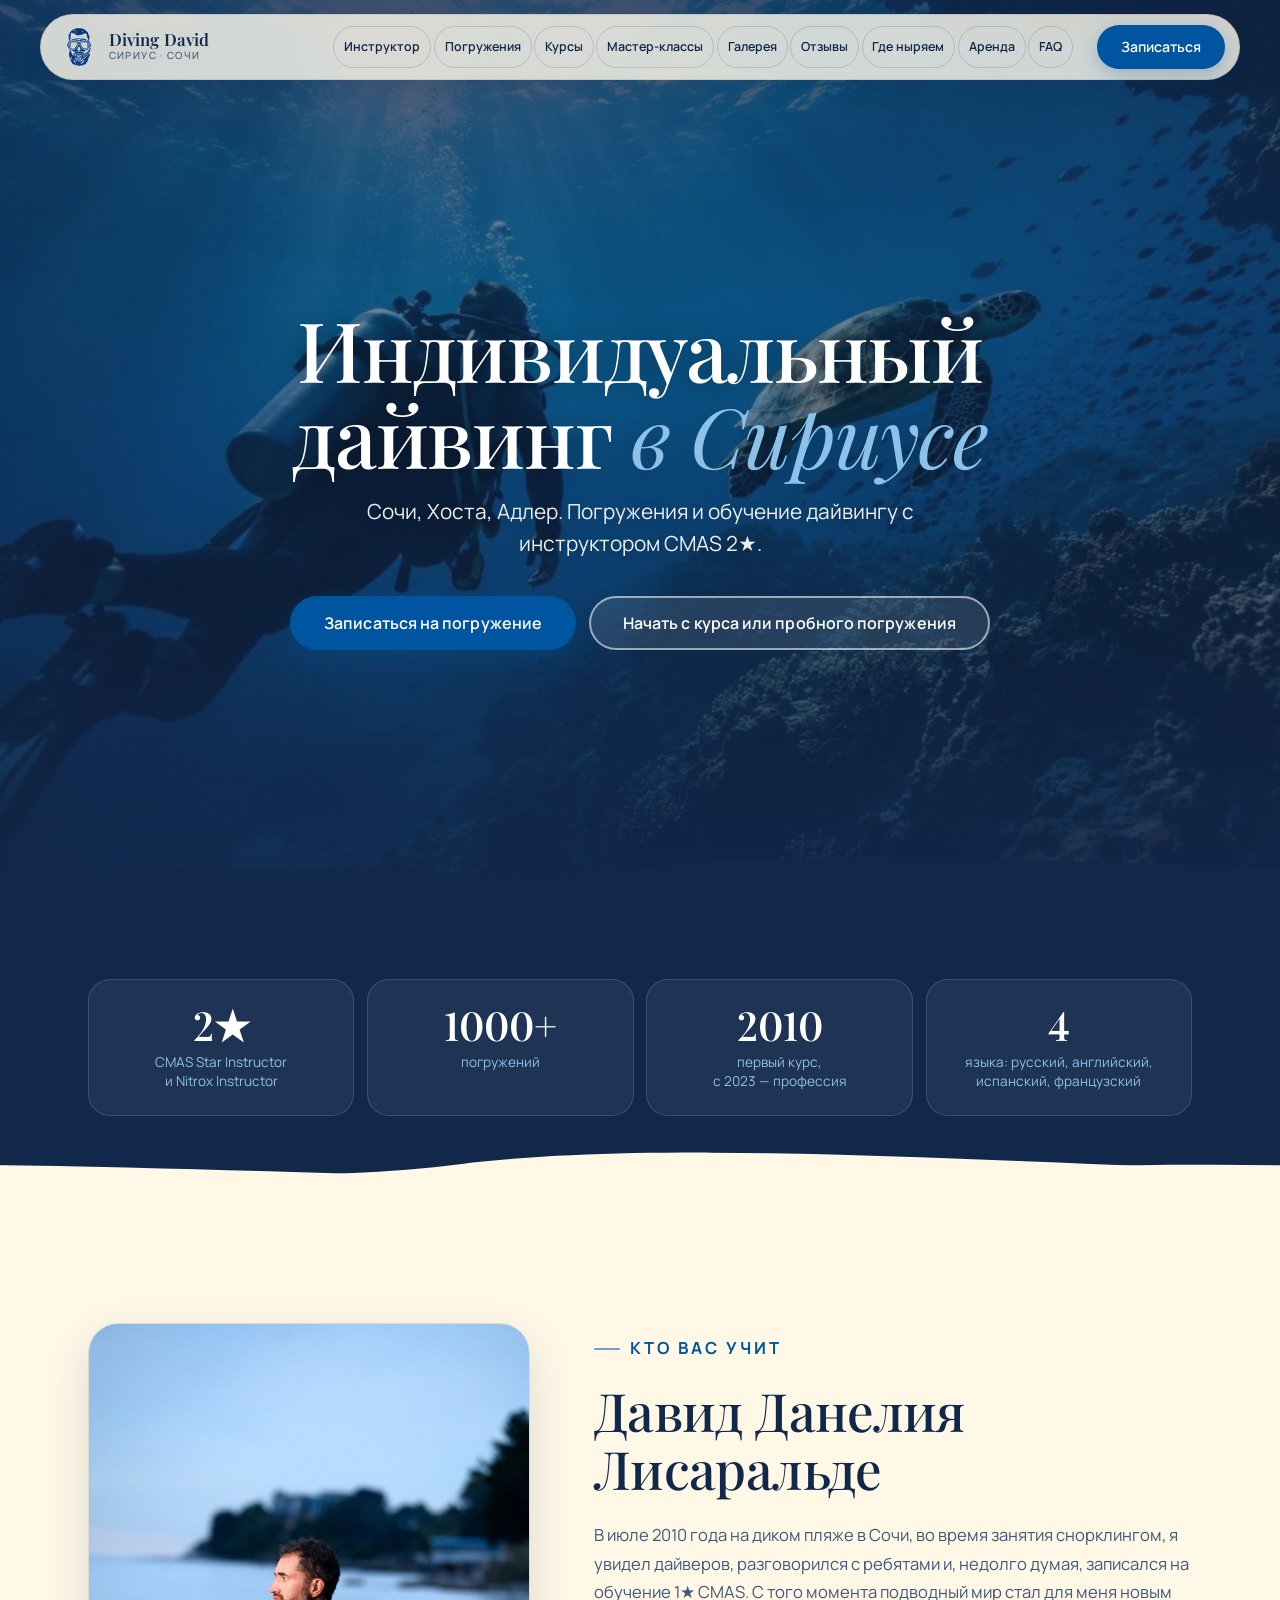
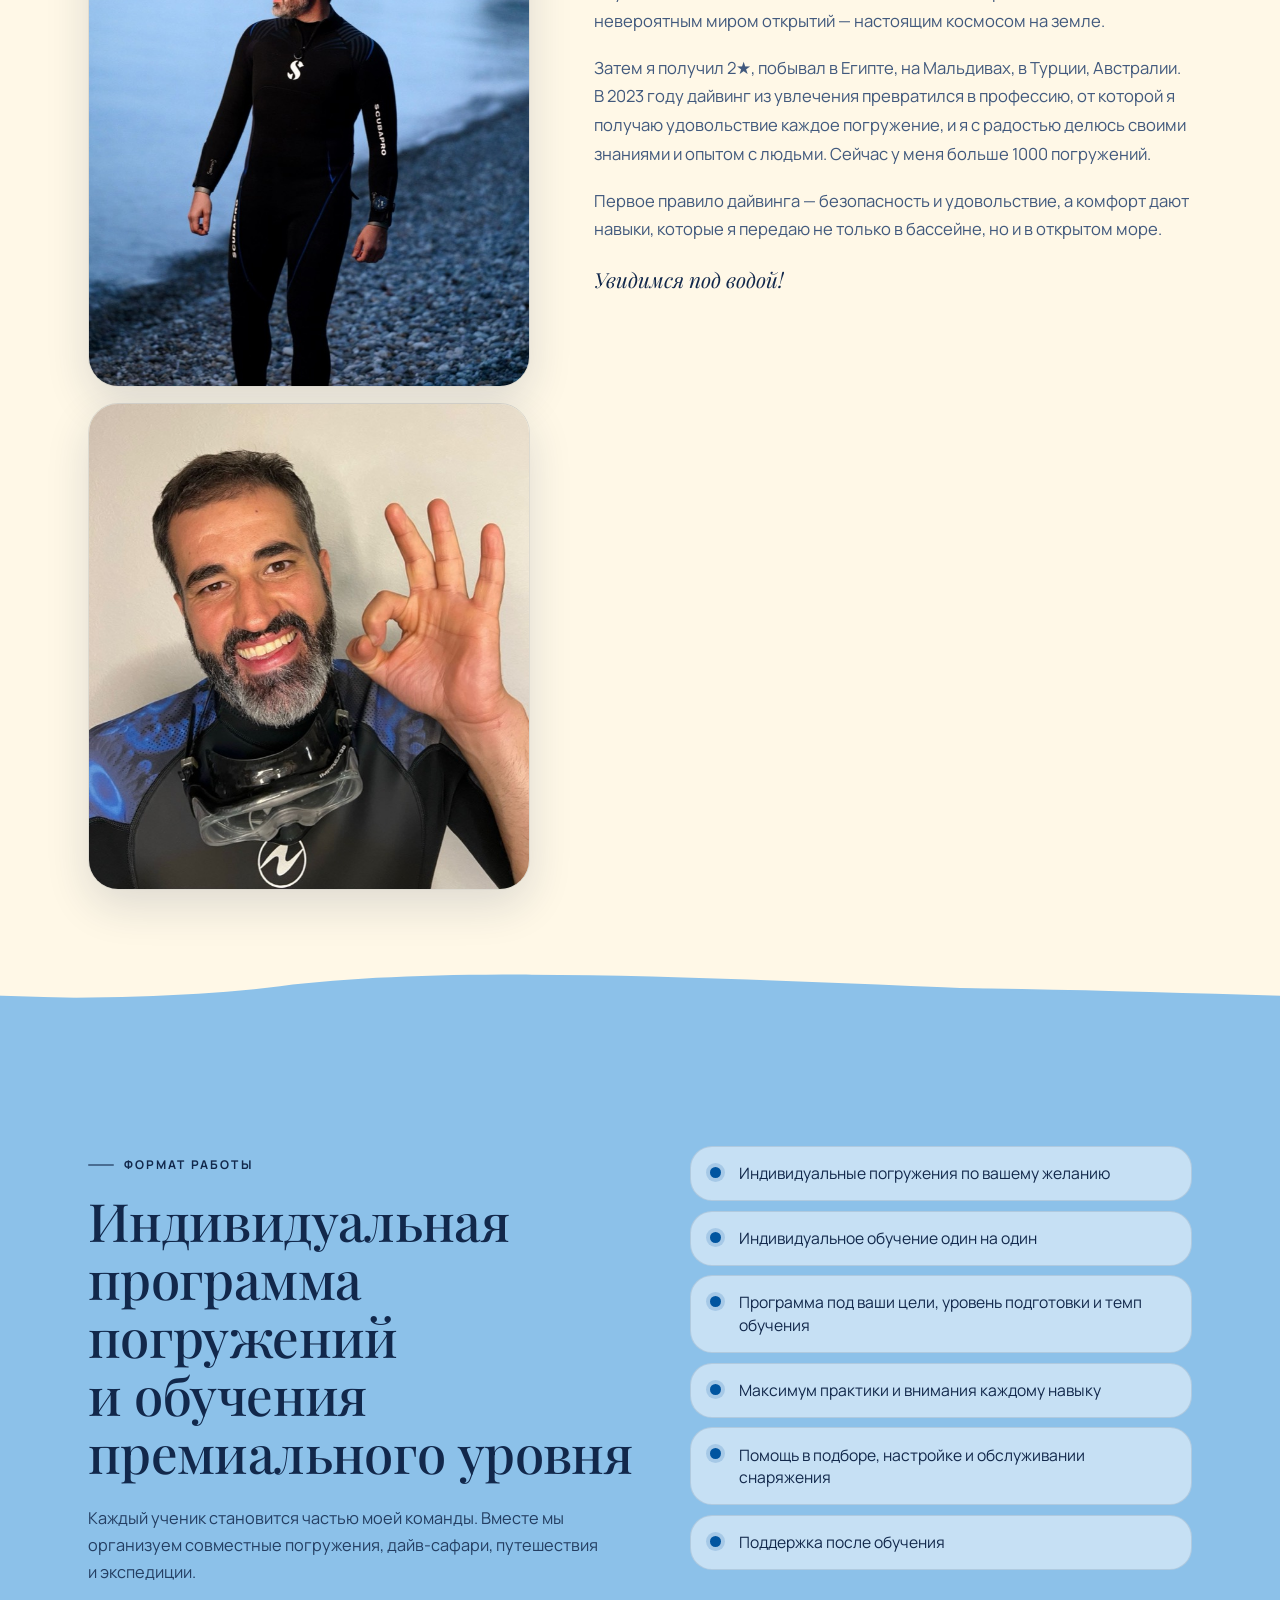
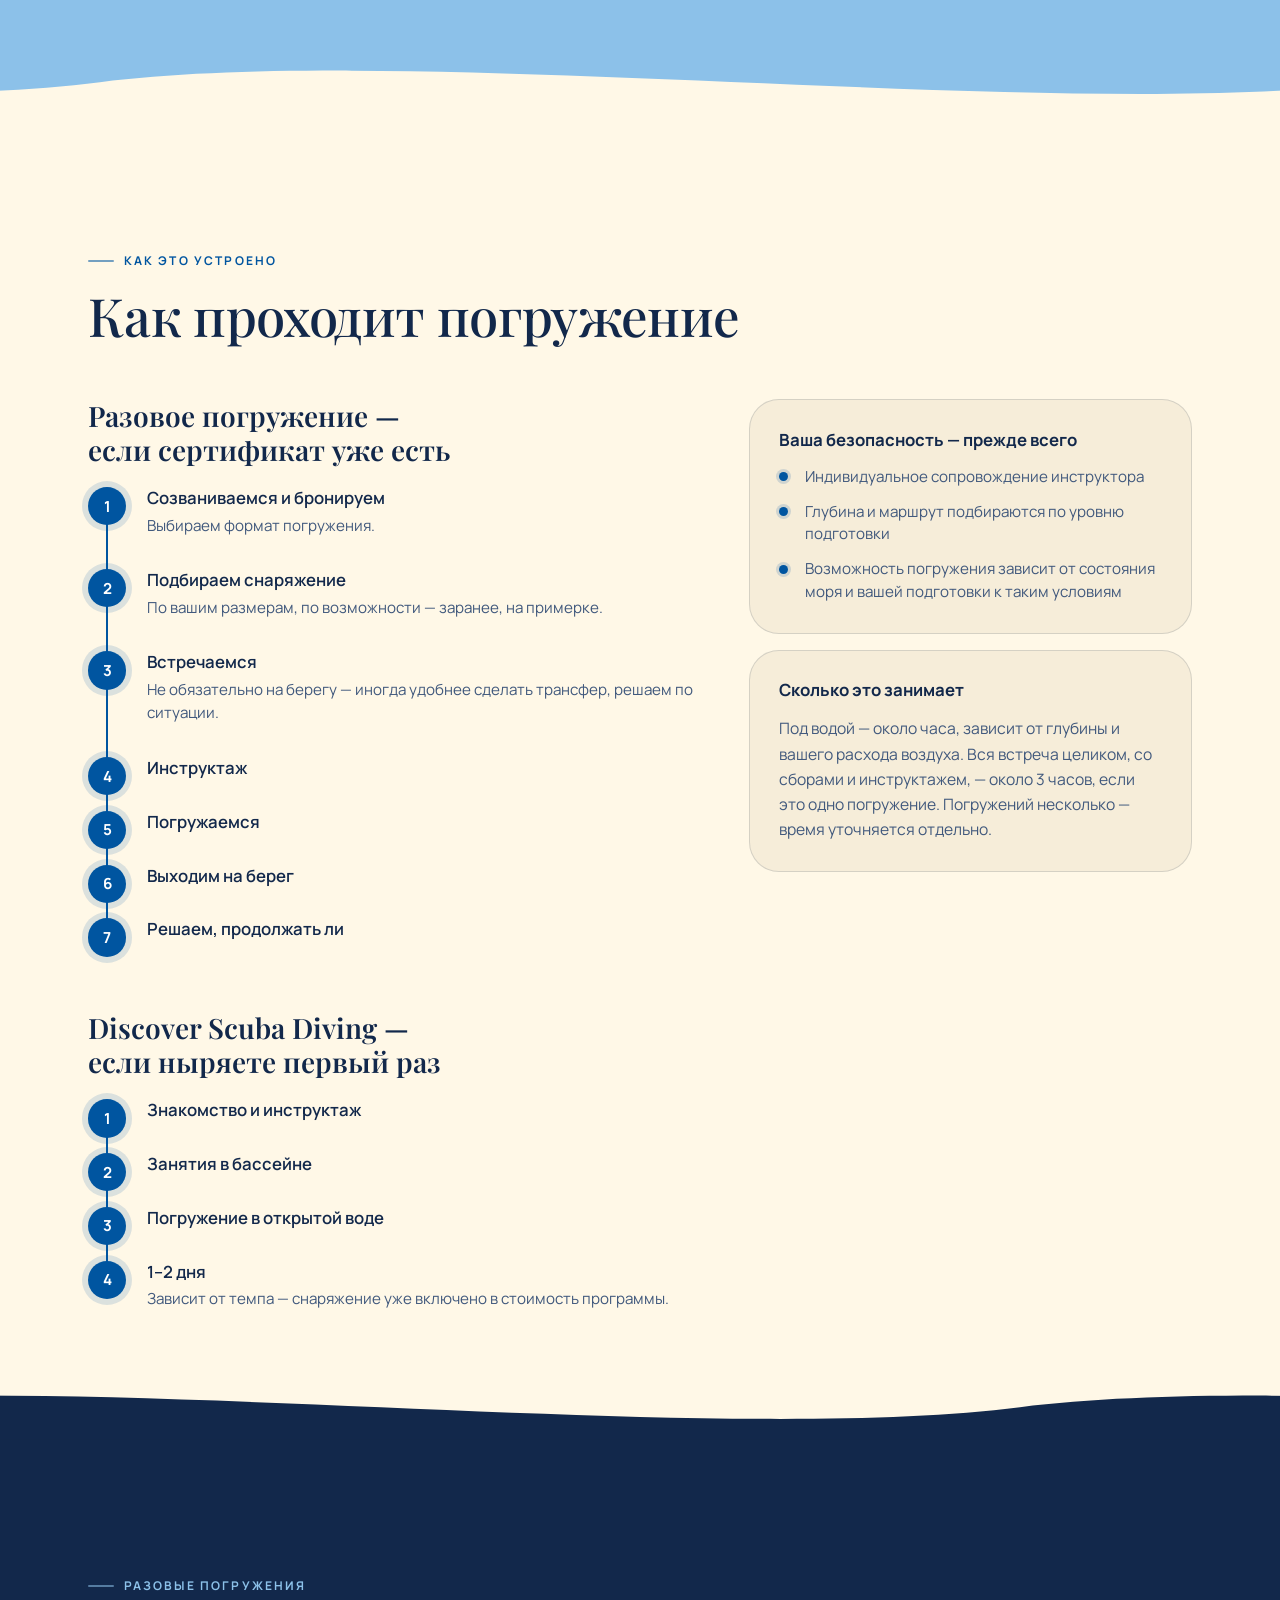
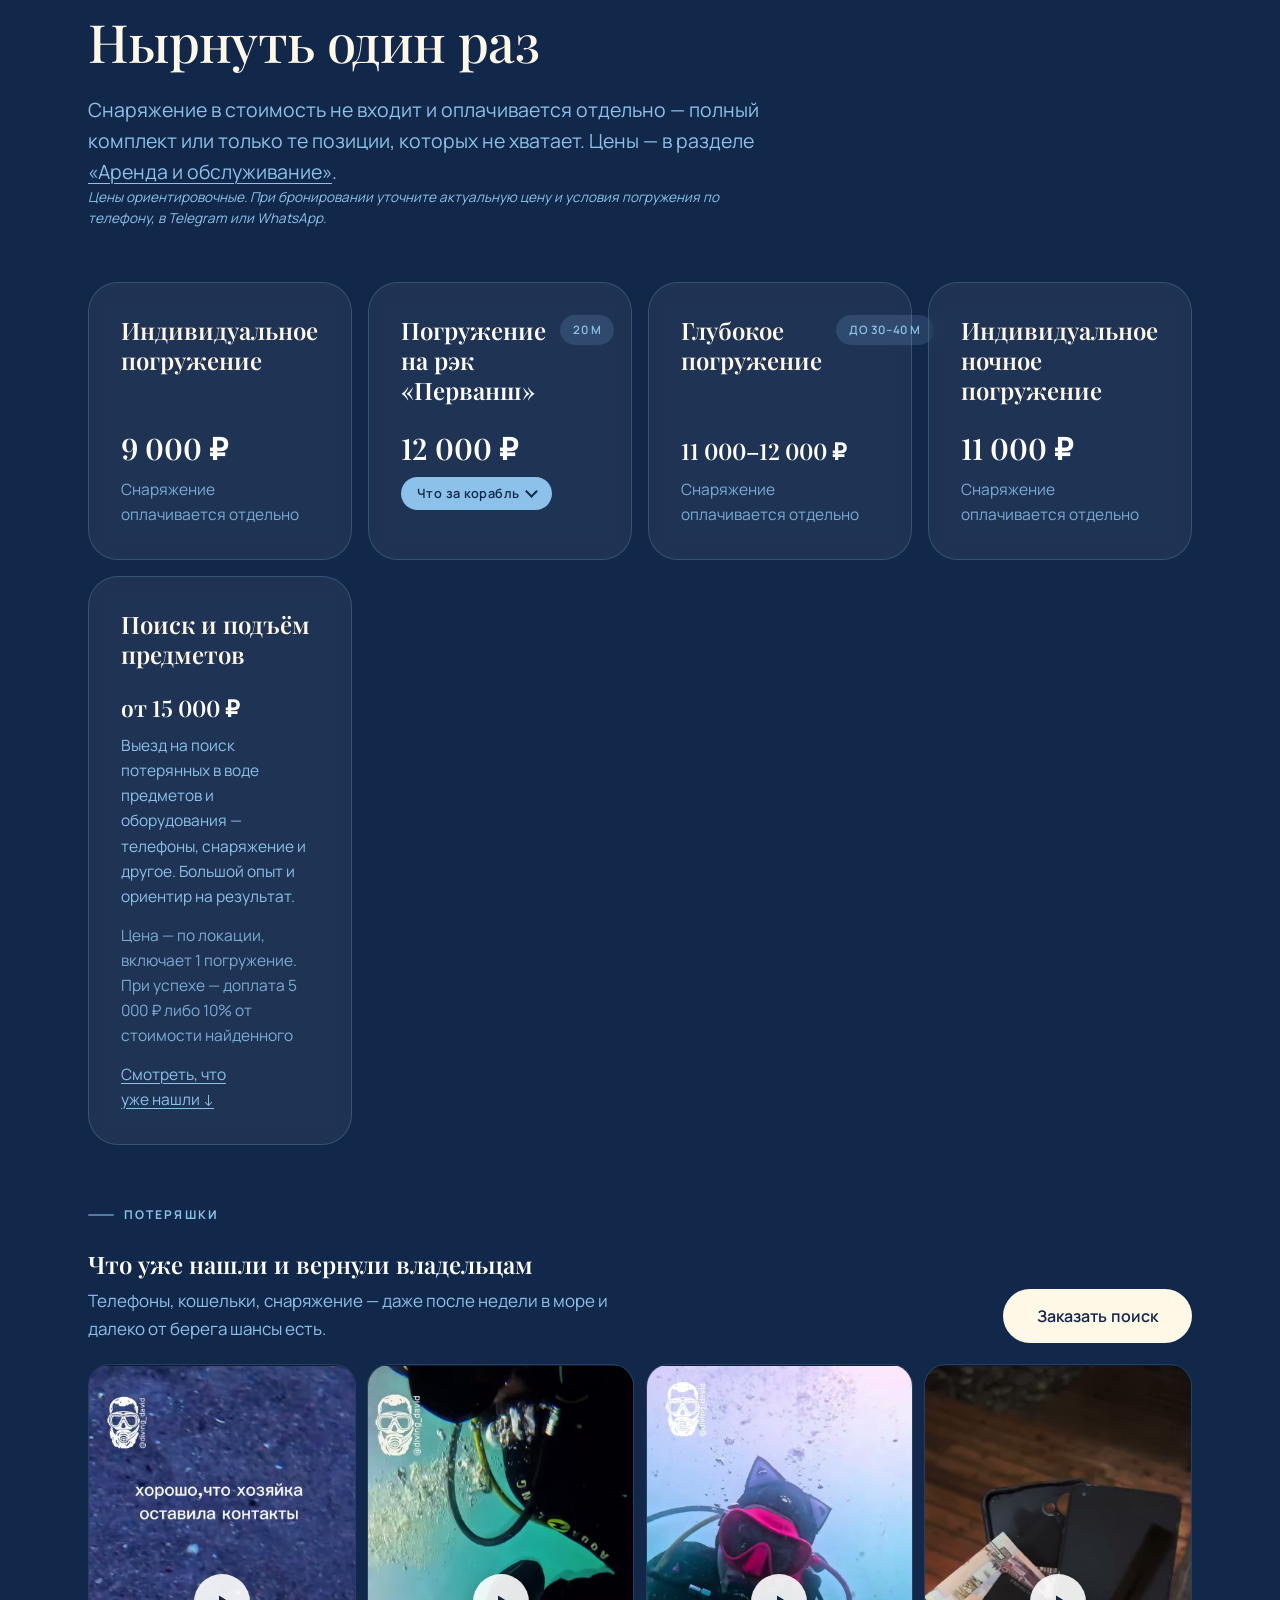
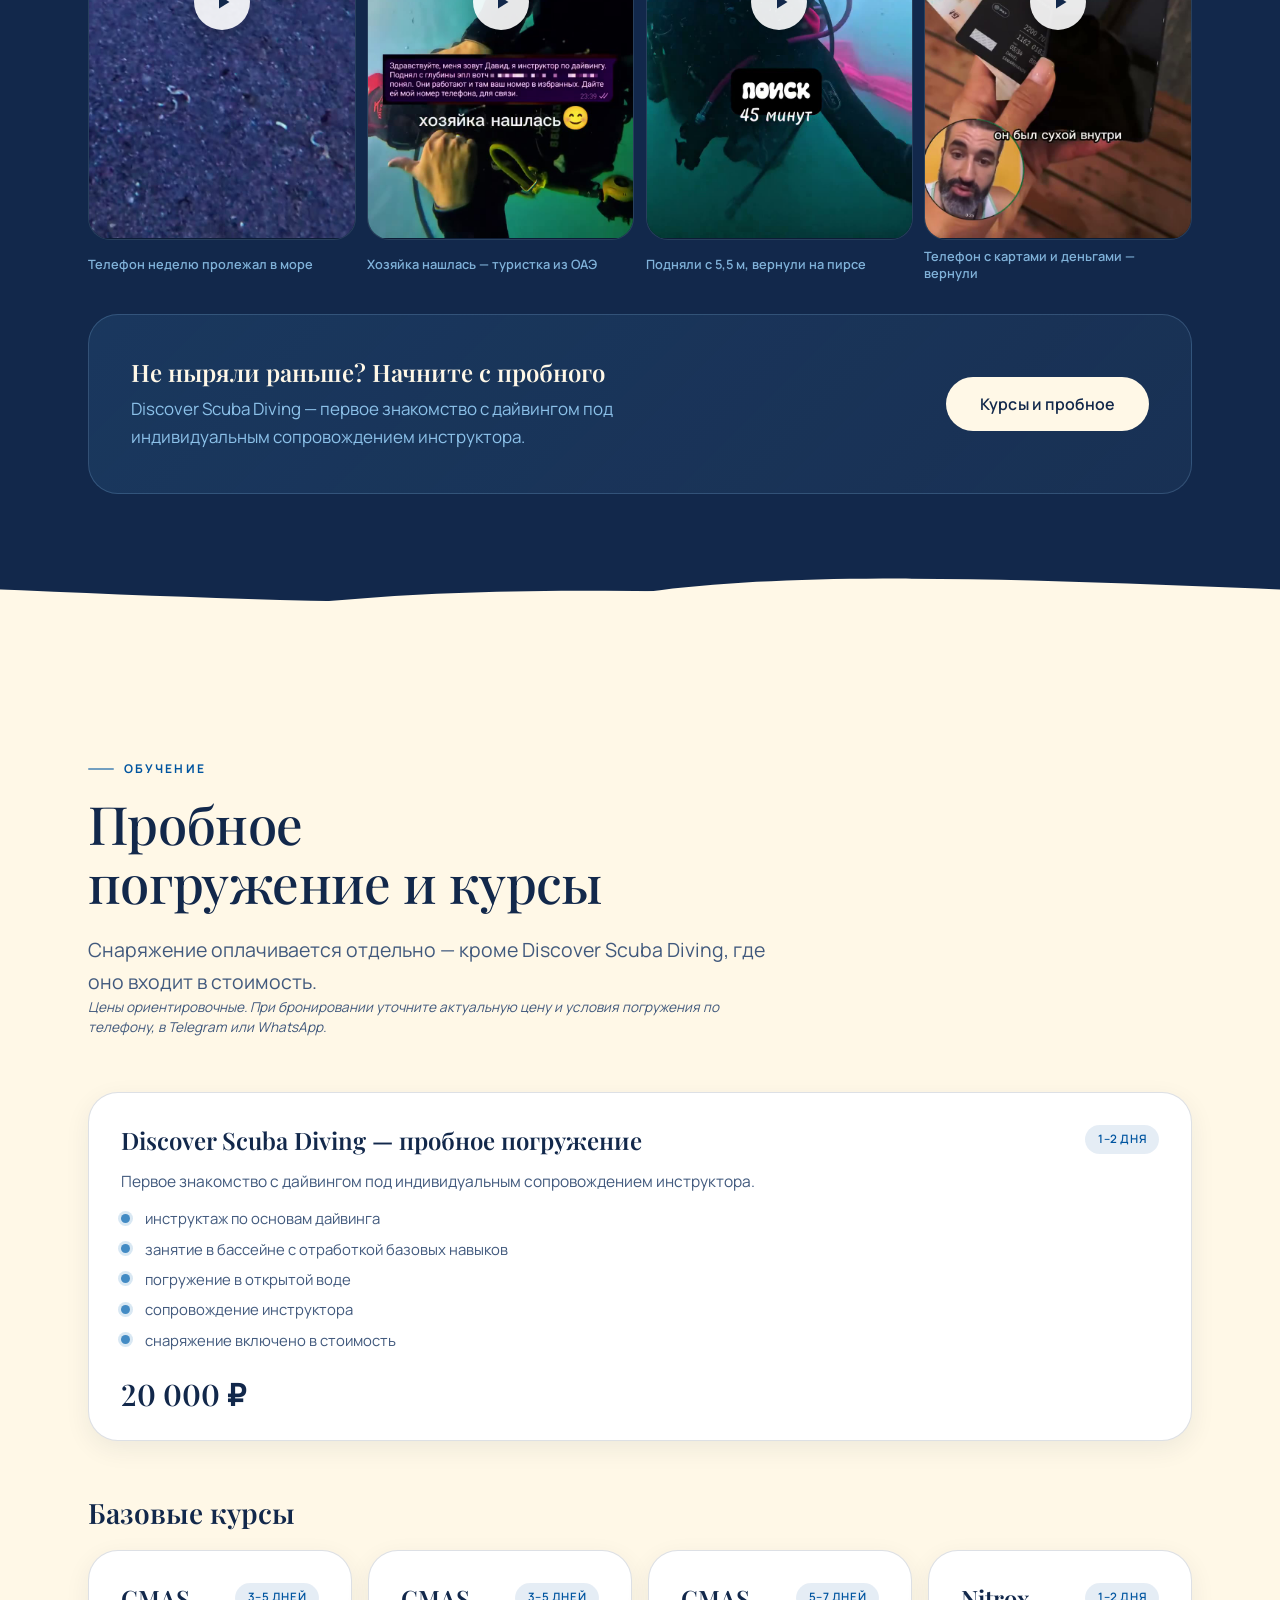
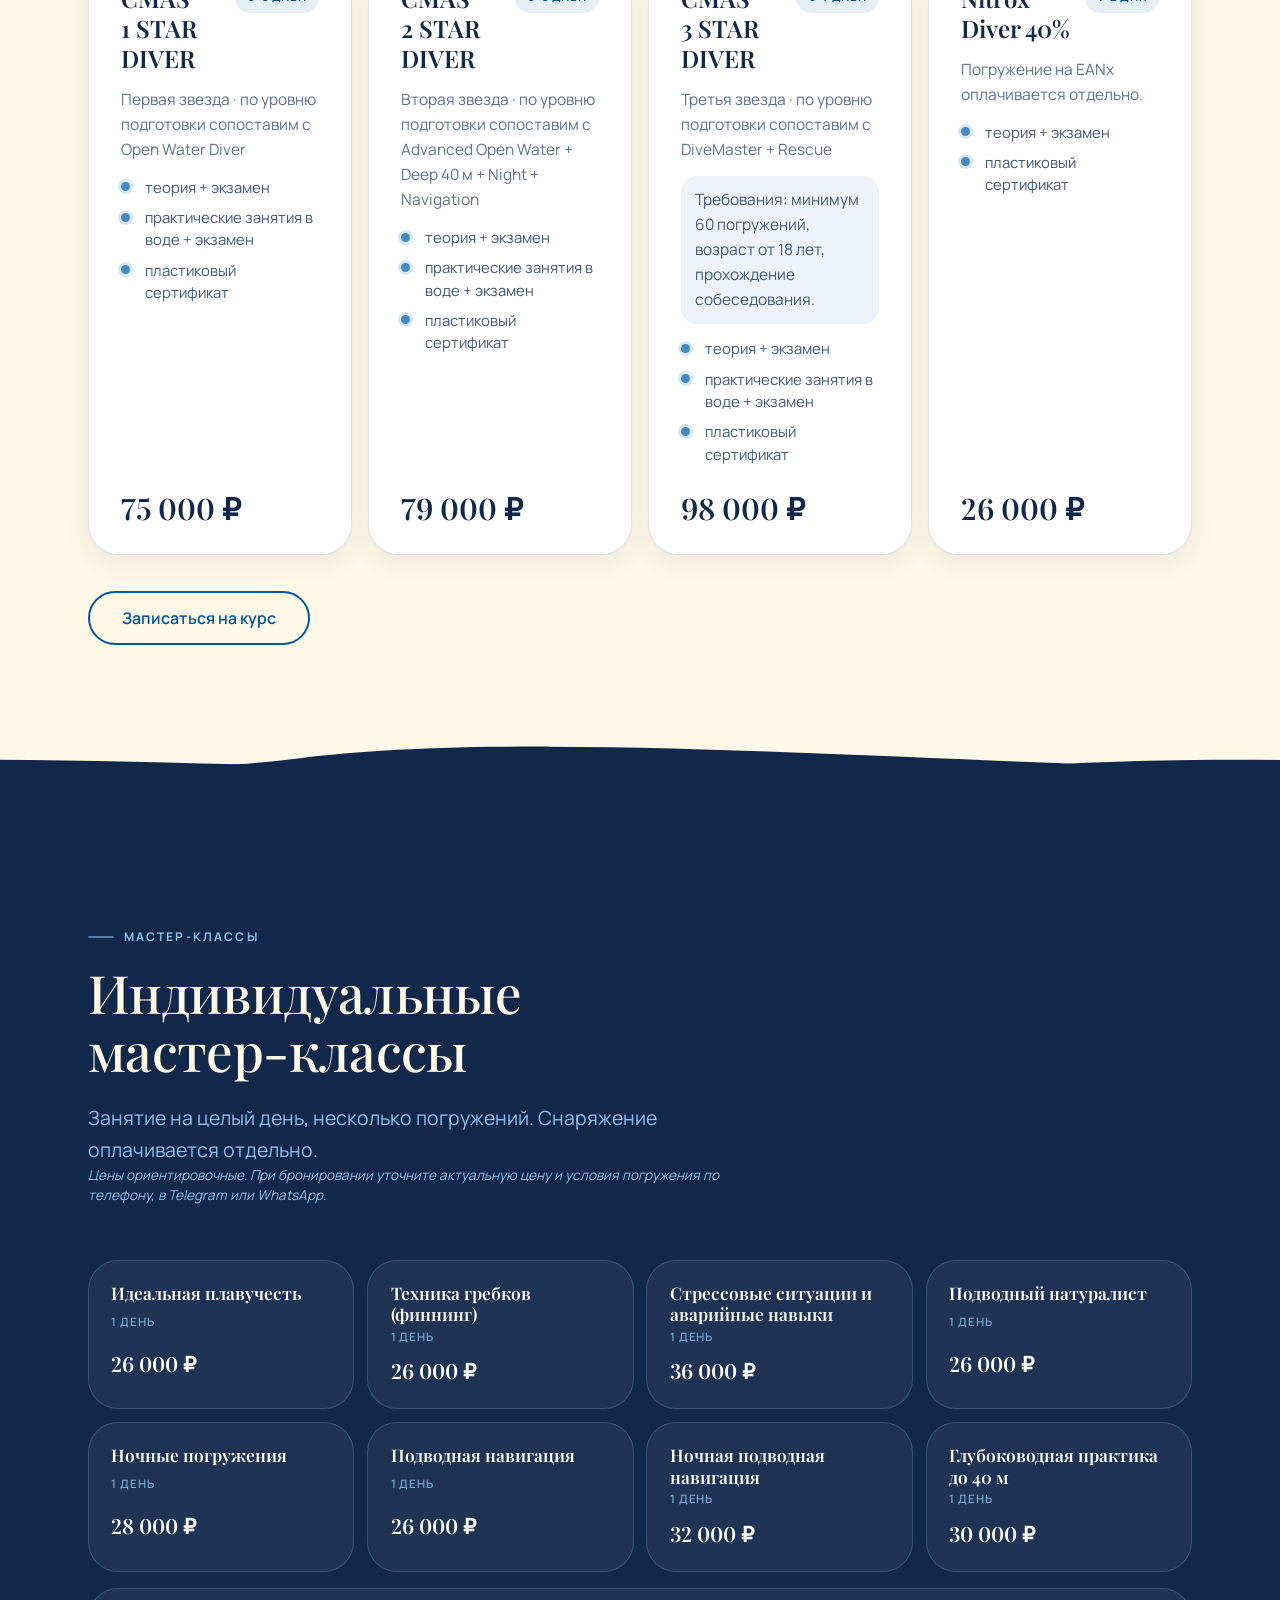
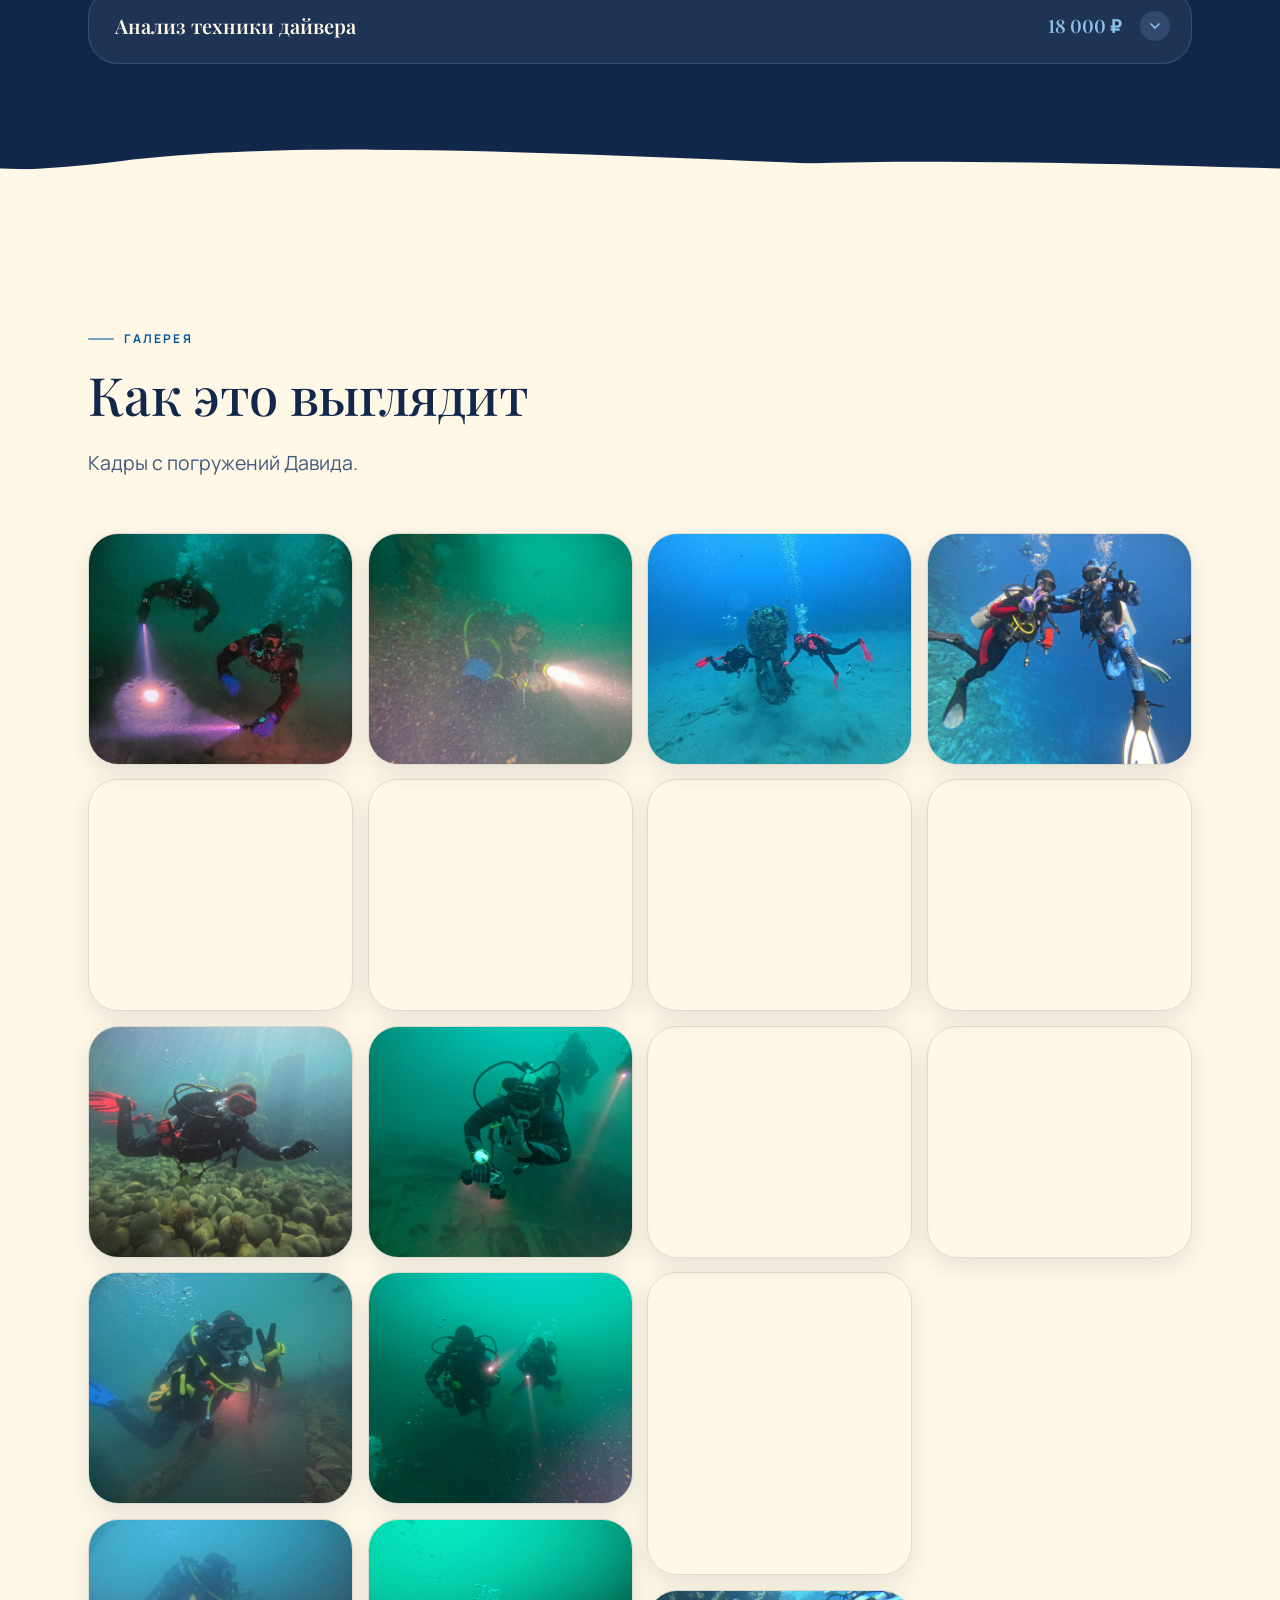
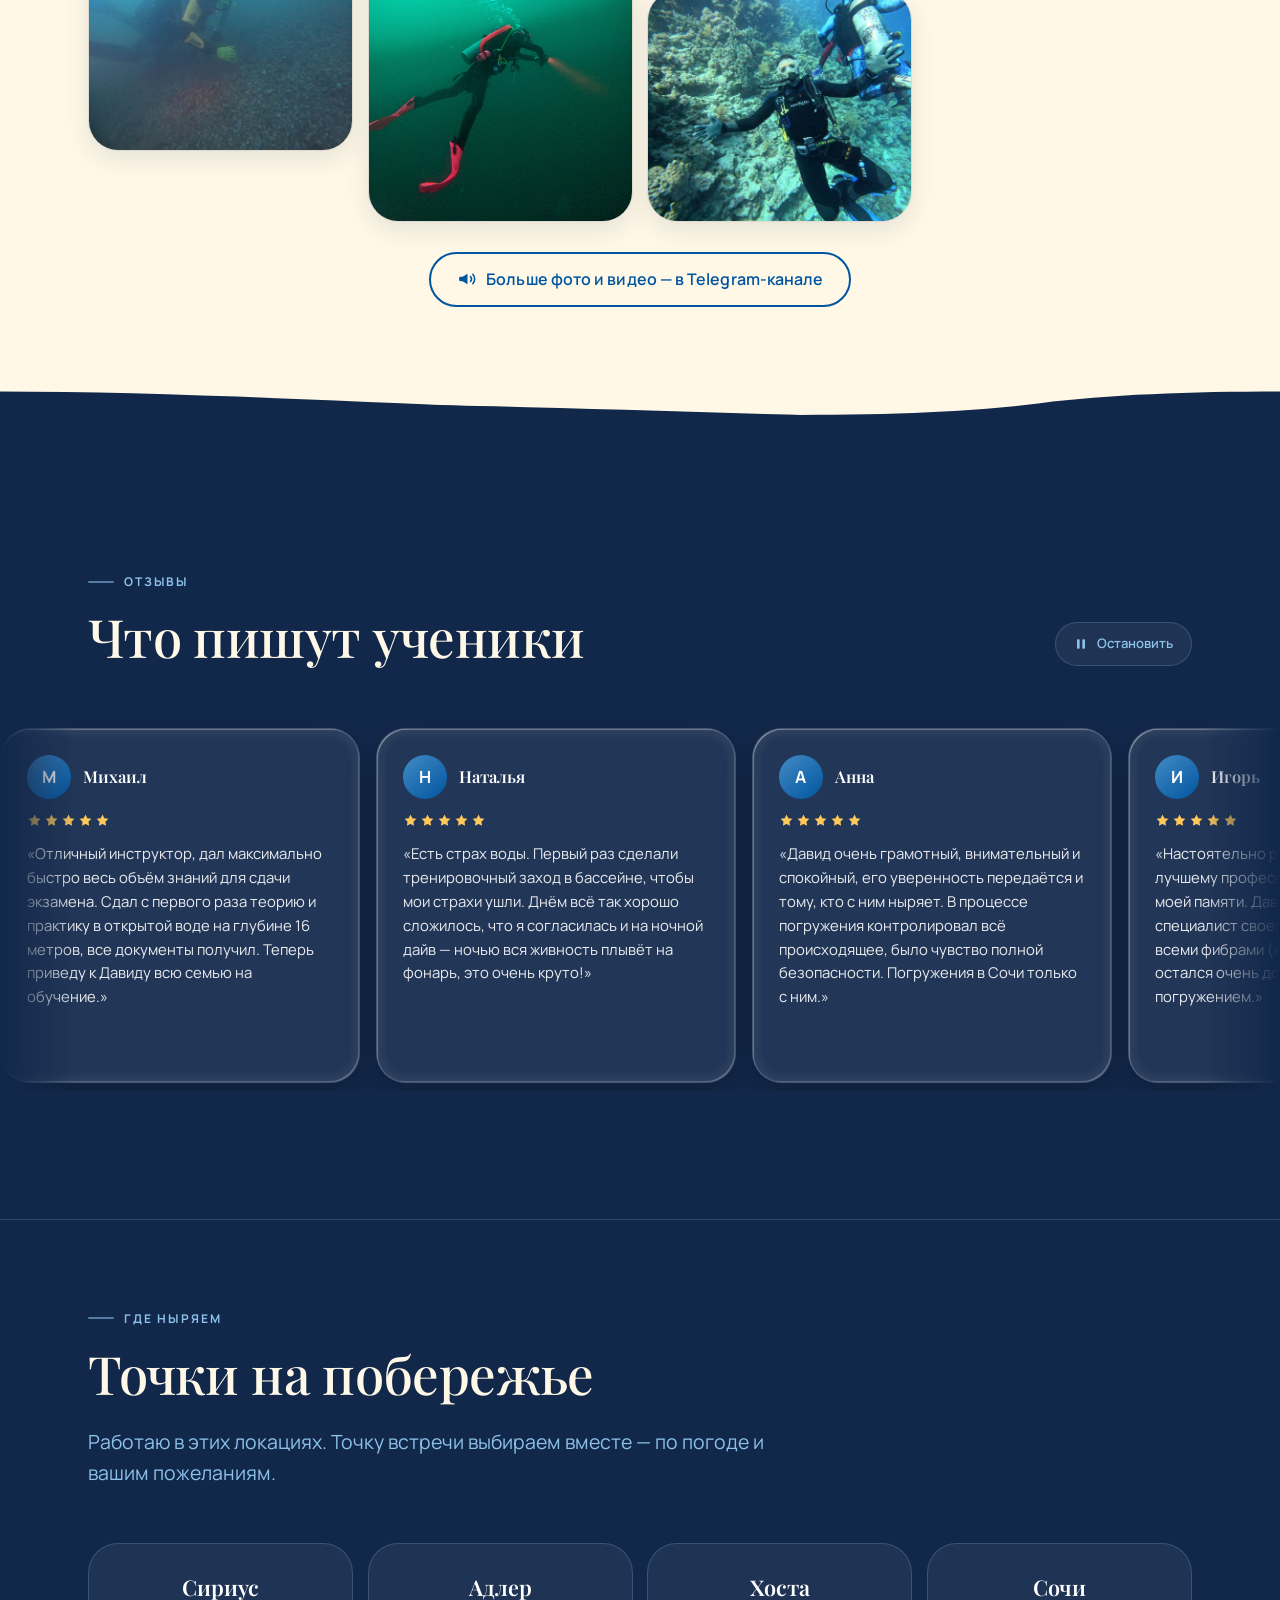
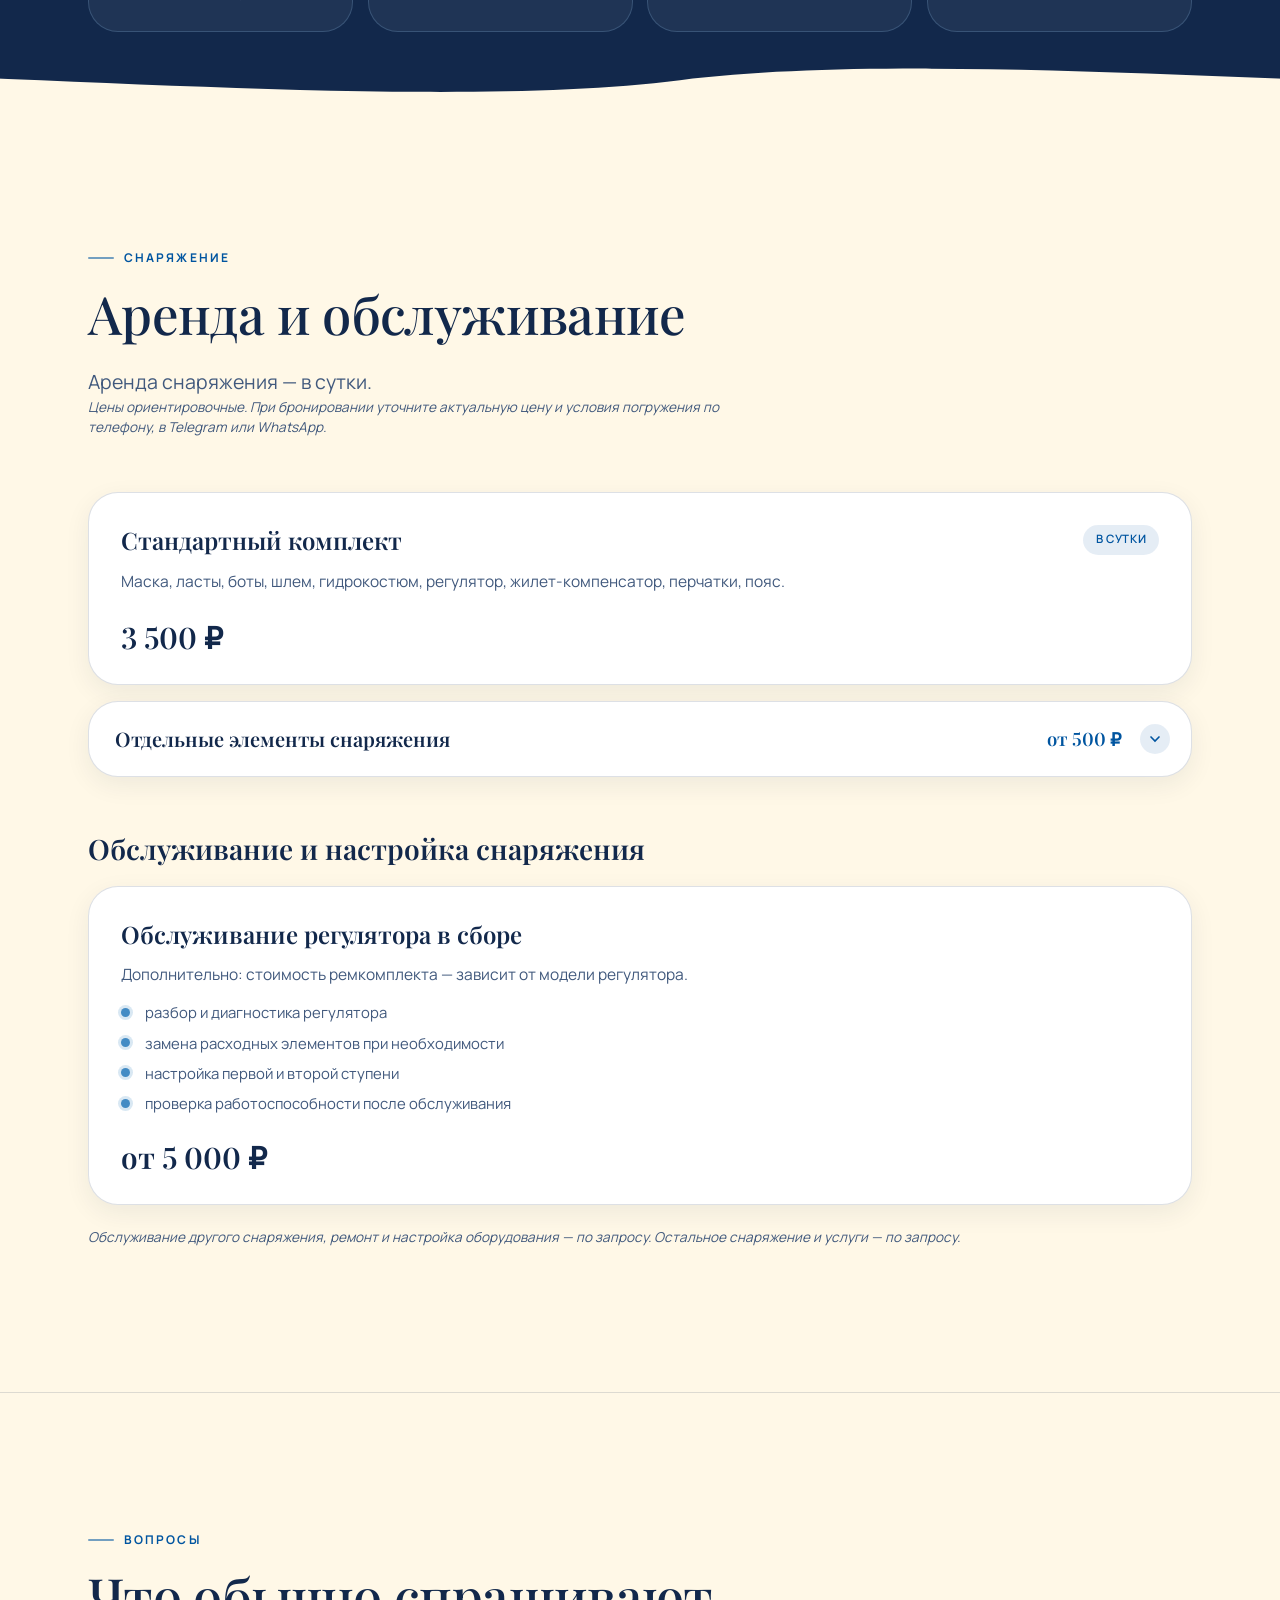
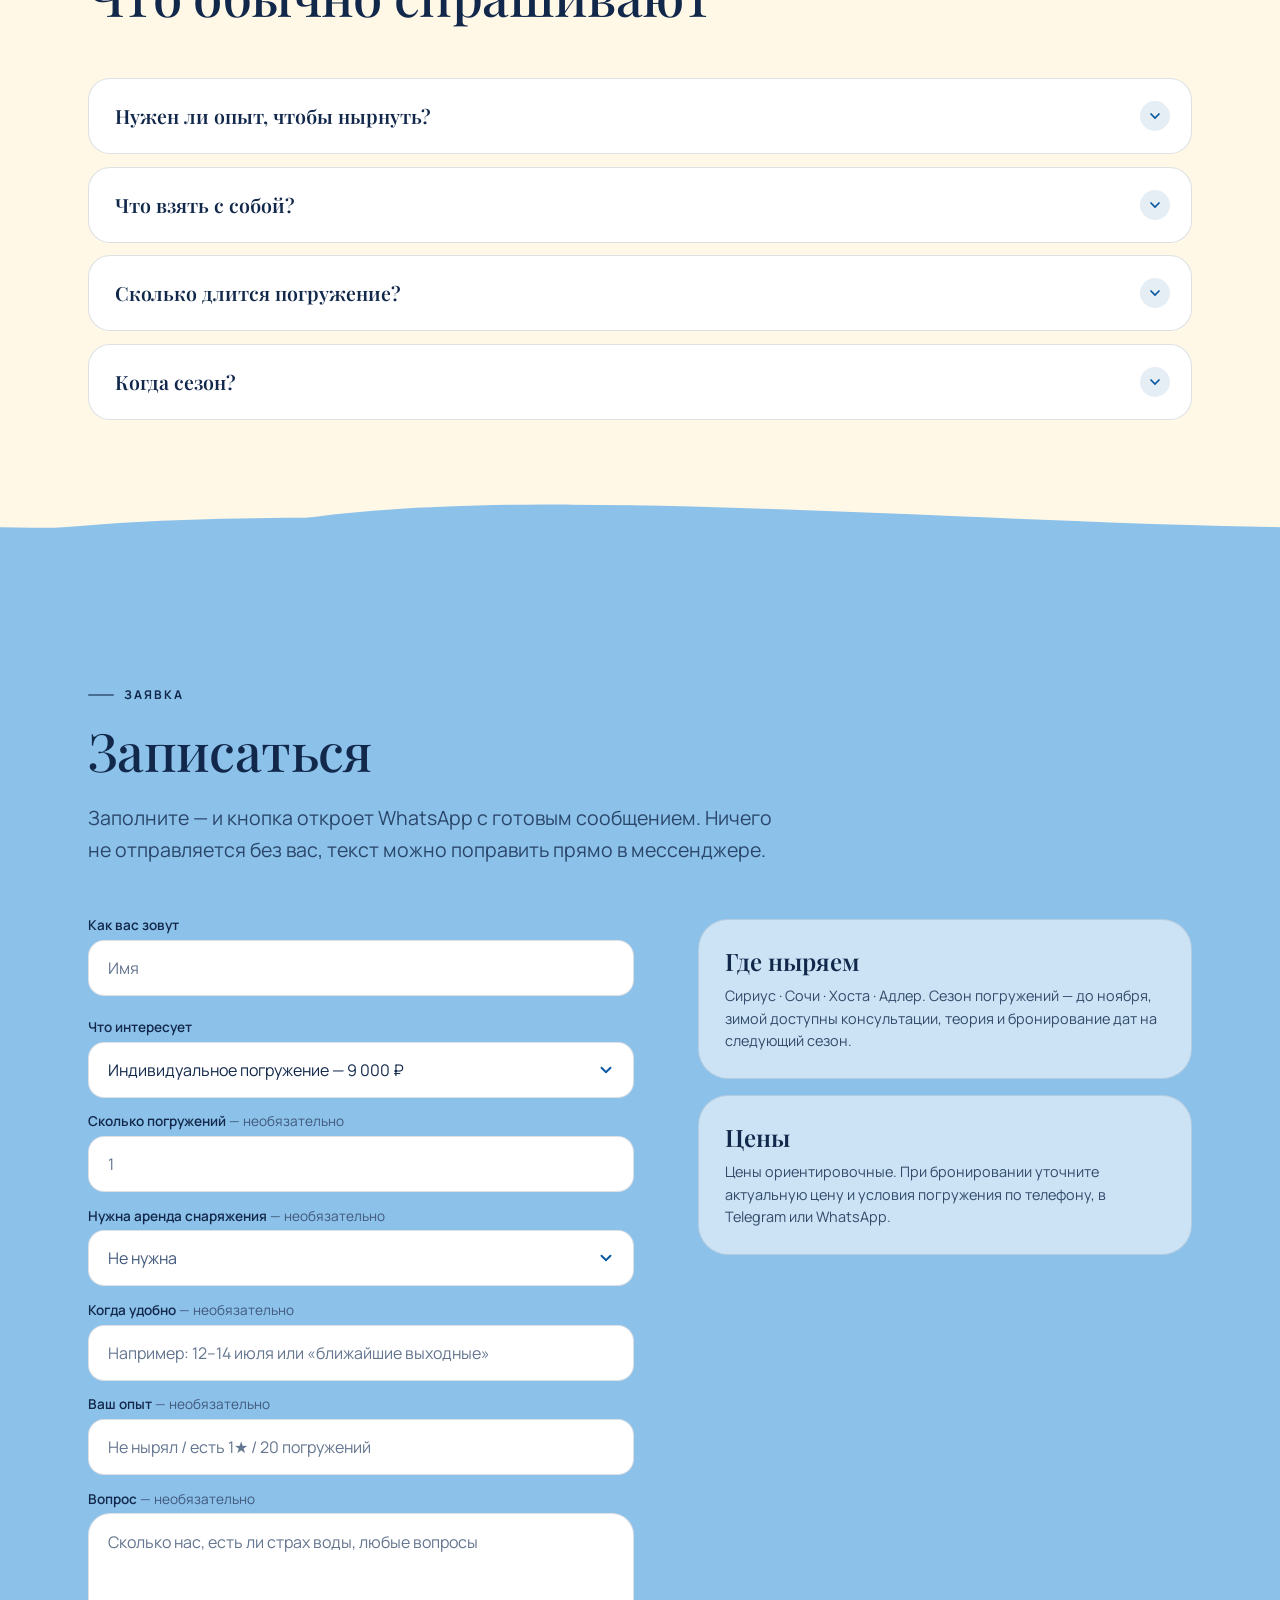
==== commit ba6ad7d3: "Анимированное бургер-меню, облегчённое демо на телефоне, правки обрезки букв и сдвига страницы Co-Au" ====
--- a/index.html
+++ b/index.html
@@ -30,8 +30,8 @@
      узнаёт о них только после загрузки стилей, и текст дольше стоит без шрифта. -->
 <link rel="stylesheet" href="https://fonts.googleapis.com/css2?family=Manrope:wght@400;500;600;700;800&family=Playfair+Display:ital,wght@0,400;0,500;0,600;0,700;1,400;1,500&display=swap">
 <link rel="preload" as="image" href="img/hero.jpg" fetchpriority="high">
-<link rel="stylesheet" href="styles.css?v=20261017">
-<link rel="stylesheet" href="motion.css?v=3">
+<link rel="stylesheet" href="styles.css?v=20261017b">
+<link rel="stylesheet" href="motion.css?v=4">
 <!-- Движение включается только с JS и без «уменьшить движение»; заставка — раз за визит -->
 <script>(function(d){if(matchMedia('(prefers-reduced-motion: reduce)').matches)return;d.classList.add('mo');try{if(sessionStorage.getItem('dd-intro'))d.classList.add('mo-seen')}catch(e){}})(document.documentElement)</script>
 </head>
@@ -78,16 +78,26 @@
 </header>
 
 <nav class="menu" id="menu" hidden aria-label="Мобильное меню">
-  <a href="#about">Инструктор</a>
-  <a href="#dives">Погружения</a>
-  <a href="#courses">Курсы</a>
-  <a href="#masterclass">Мастер-классы</a>
-  <a href="#gallery">Галерея</a>
-  <a href="#reviews">Отзывы</a>
-  <a href="#geo">Где ныряем</a>
-  <a href="#rental">Аренда</a>
-  <a href="#faq">FAQ</a>
-  <a href="#contact">Записаться</a>
+  <div class="menu__links">
+    <a href="#about">Инструктор</a>
+    <a href="#dives">Погружения</a>
+    <a href="#courses">Курсы</a>
+    <a href="#masterclass">Мастер-классы</a>
+    <a href="#gallery">Галерея</a>
+    <a href="#reviews">Отзывы</a>
+    <a href="#geo">Где ныряем</a>
+    <a href="#rental">Аренда</a>
+    <a href="#faq">FAQ</a>
+  </div>
+  <div class="menu__foot">
+    <a class="btn btn--primary btn--wide" href="#contact">Записаться</a>
+    <div class="menu__soc">
+      <a href="tel:+79262150886" aria-label="Позвонить"><svg aria-hidden="true"><use href="#i-phone"></use></svg></a>
+      <a href="https://wa.me/79262150886" target="_blank" rel="noopener" aria-label="WhatsApp"><svg aria-hidden="true"><use href="#i-wa"></use></svg></a>
+      <a href="https://t.me/DriverDM" target="_blank" rel="noopener" aria-label="Telegram — написать напрямую"><svg aria-hidden="true"><use href="#i-tg"></use></svg></a>
+      <a href="https://instagram.com/diving_david" target="_blank" rel="noopener" aria-label="Instagram"><svg aria-hidden="true"><use href="#i-ig"></use></svg></a>
+    </div>
+  </div>
 </nav>
 
 <main id="main">
@@ -1008,7 +1018,7 @@
 }
 </script>
 
-<script src="script.js?v=20261017" defer></script>
-<script src="motion.js?v=3" defer></script>
+<script src="script.js?v=20261017b" defer></script>
+<script src="motion.js?v=4" defer></script>
 </body>
 </html>
--- a/styles.css
+++ b/styles.css
@@ -1147,3 +1147,68 @@
   /* активная пилюля меню остаётся синей: белый ховер прятал белый текст */
   .nav a.is-active:hover{background:var(--berry);color:#fff;border-color:var(--berry)}
 }
+
+/* ==========================================================================
+   Мобильное меню: раскрывается кругом из кнопки-бургера и сворачивается
+   обратно в неё. Пункты выходят по одному снизу. Открытие длиннее и мягче,
+   закрытие быстрее — человек уже решил уйти, ждать его не нужно.
+   ========================================================================== */
+.menu{
+  justify-content:space-between;gap:1.4rem;overflow-y:auto;overscroll-behavior:contain;
+  padding:calc(var(--hdr) + 1.6rem) var(--gut) calc(1.2rem + env(safe-area-inset-bottom));
+  background:radial-gradient(110% 60% at 100% 0%,rgba(67,139,196,.26),transparent 62%),var(--ocean);
+  clip-path:circle(0px at var(--cx,92%) var(--cy,44px));
+  transition:clip-path .44s cubic-bezier(.77,0,.175,1);
+}
+.menu.is-open{
+  clip-path:circle(160vmax at var(--cx,92%) var(--cy,44px));
+  transition:clip-path .75s cubic-bezier(.32,.72,0,1);
+}
+
+.menu__links{display:grid;counter-reset:mi}
+.menu .menu__links a{
+  counter-increment:mi;display:flex;align-items:baseline;gap:1rem;
+  padding:.42rem .1rem;border-radius:0;
+  font-size:clamp(1.4rem,min(6.4vw,4.2vh),2.4rem);line-height:1.15;
+  border-bottom:1px solid var(--line-dark);
+}
+.menu .menu__links a::before{
+  content:counter(mi,decimal-leading-zero);
+  font:600 .72rem/1 var(--body);letter-spacing:.14em;color:var(--sky);opacity:.75;
+  min-width:1.6rem;translate:0 -.55em;
+}
+.menu .menu__links a.is-active{color:var(--sky)}
+
+.menu__foot{display:grid;gap:.8rem}
+.menu .menu__foot .btn{font:600 1rem/1 var(--body);padding:.9rem 2rem;color:#fff;border-radius:var(--pill)}
+.menu__soc{display:flex;gap:.6rem}
+.menu .menu__soc a{
+  width:52px;height:52px;padding:0;display:grid;place-items:center;
+  border:1px solid var(--line-dark);border-radius:50%;color:var(--sky);
+}
+.menu__soc svg{width:21px;height:21px}
+
+/* пункты: выходят снизу по очереди, при закрытии гаснут разом и быстро */
+.menu__links a,.menu__foot > *{
+  opacity:0;translate:0 26px;
+  transition:opacity .2s ease,translate .3s ease,color .25s var(--ease),background .25s var(--ease);
+}
+.menu.is-open .menu__links a,.menu.is-open .menu__foot > *{
+  opacity:1;translate:0 0;
+  transition:opacity .6s cubic-bezier(.23,1,.32,1),translate .8s cubic-bezier(.23,1,.32,1),color .25s var(--ease),background .25s var(--ease);
+  transition-delay:calc(.14s + var(--i,0) * 40ms);
+}
+
+@media (hover:hover){
+  .menu .menu__links a:hover{background:none;padding-left:.1rem;color:var(--sky)}
+  .menu .menu__soc a:hover{color:#fff;border-color:var(--sky);background:rgba(140,193,233,.14)}
+}
+.menu .menu__links a:active,.menu .menu__soc a:active{transform:scale(.97)}
+
+/* «меньше движения»: без круга и выезда, только мягкое проявление */
+@media (prefers-reduced-motion:reduce){
+  .menu,.menu.is-open{clip-path:none}
+  .menu{opacity:0;transition:opacity .2s ease !important}
+  .menu.is-open{opacity:1}
+  .menu__links a,.menu__foot > *{translate:none}
+}
--- a/motion.css
+++ b/motion.css
@@ -38,6 +38,7 @@
 .w{display:inline-block;overflow:hidden;vertical-align:top;padding:0 .06em .14em;margin:0 -.06em -.14em}
 .w__i{display:inline-block;transform:translateY(108%);transition:transform 1s var(--ease-out);transition-delay:calc(var(--i,0) * 55ms)}
 .is-words .w__i{transform:none}
+.is-shown .w{overflow:visible}
 
 /* ---------------------------------------------------------------- HERO
    Первый экран стоит на месте, следующие блоки наезжают на него, как лист
